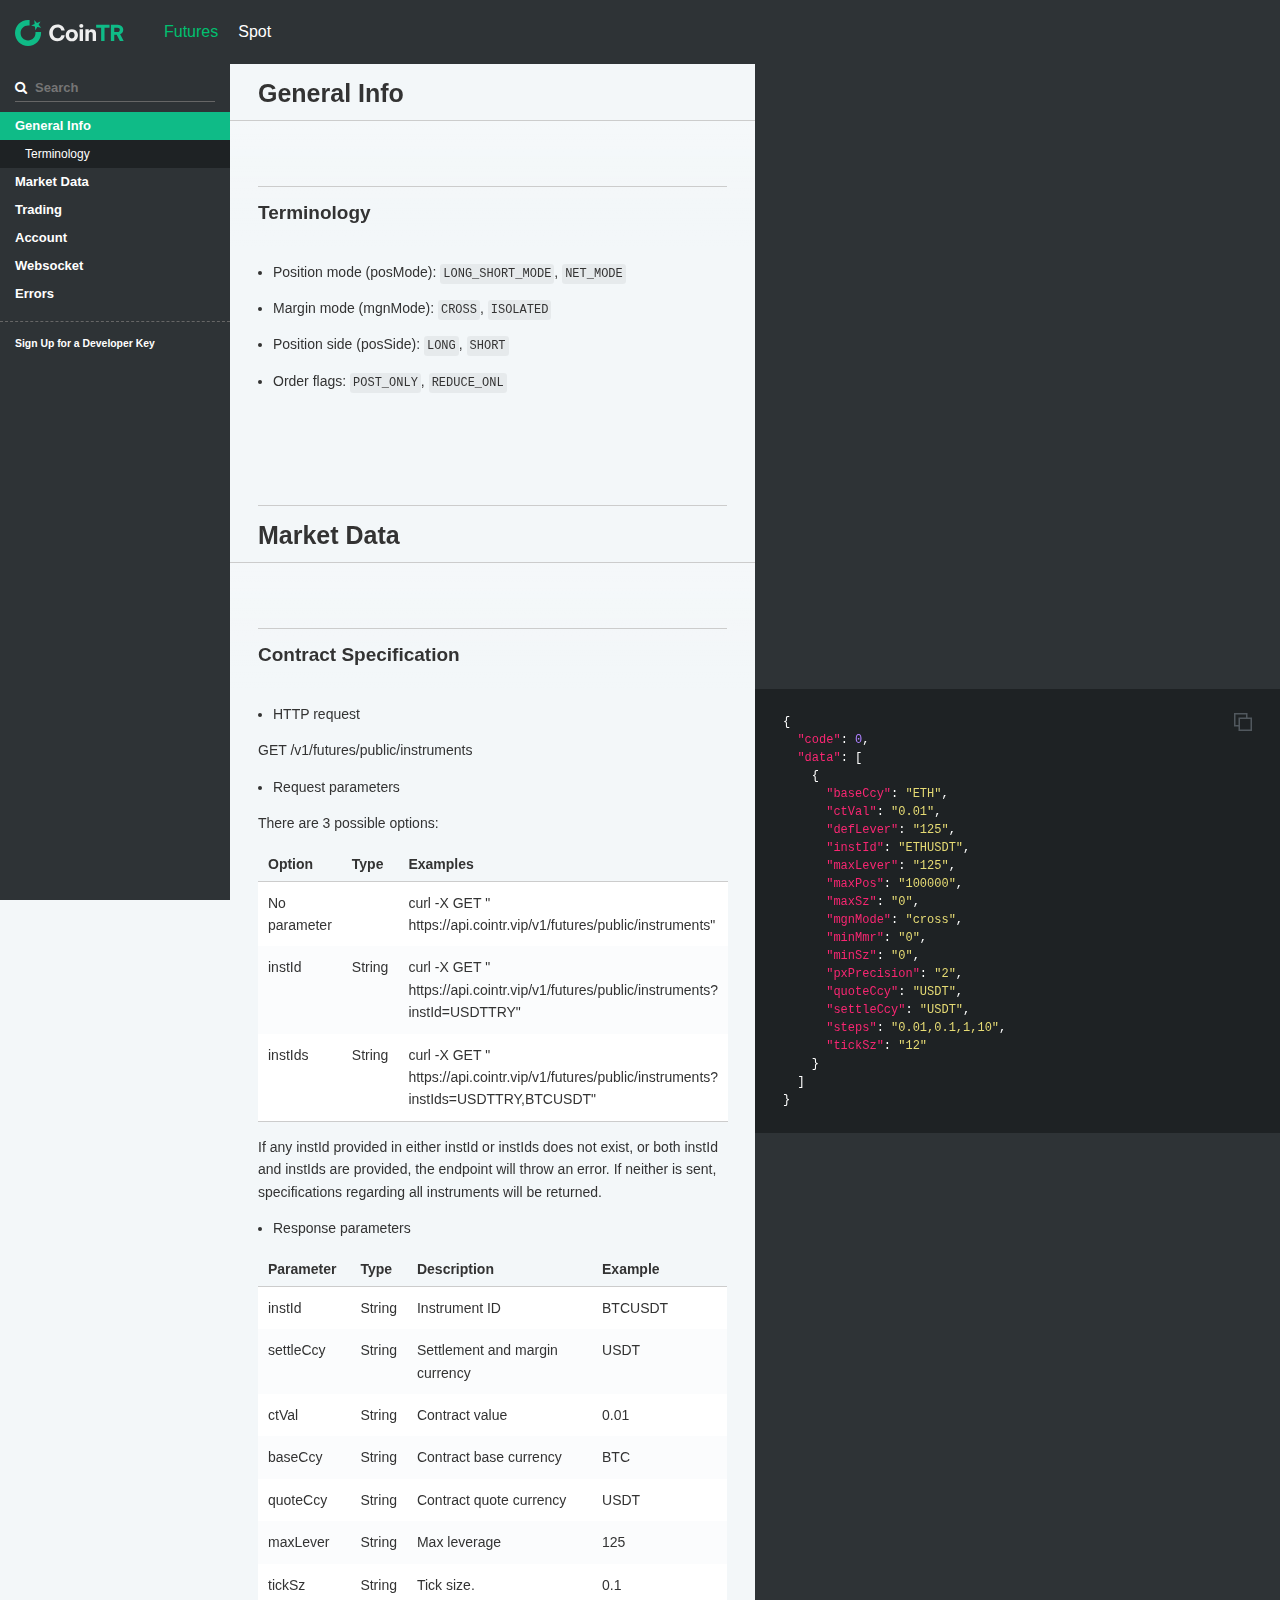
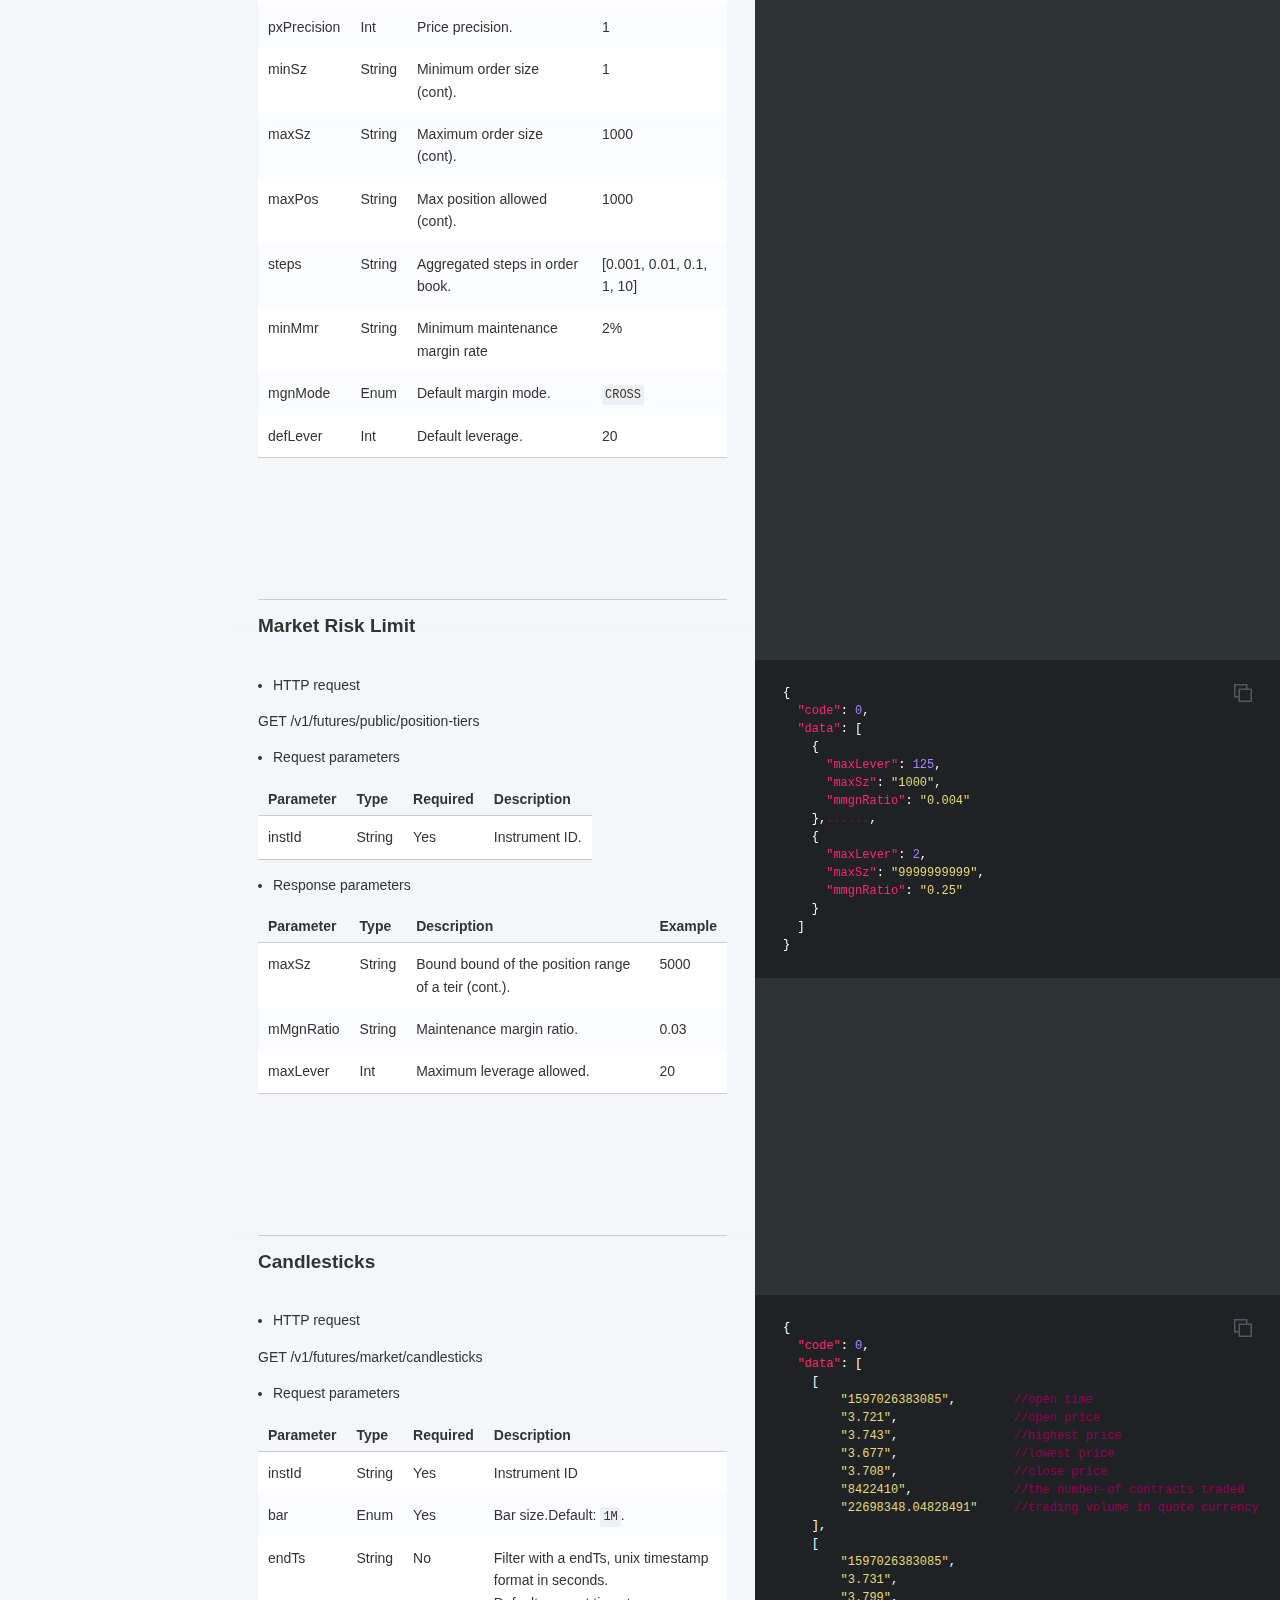
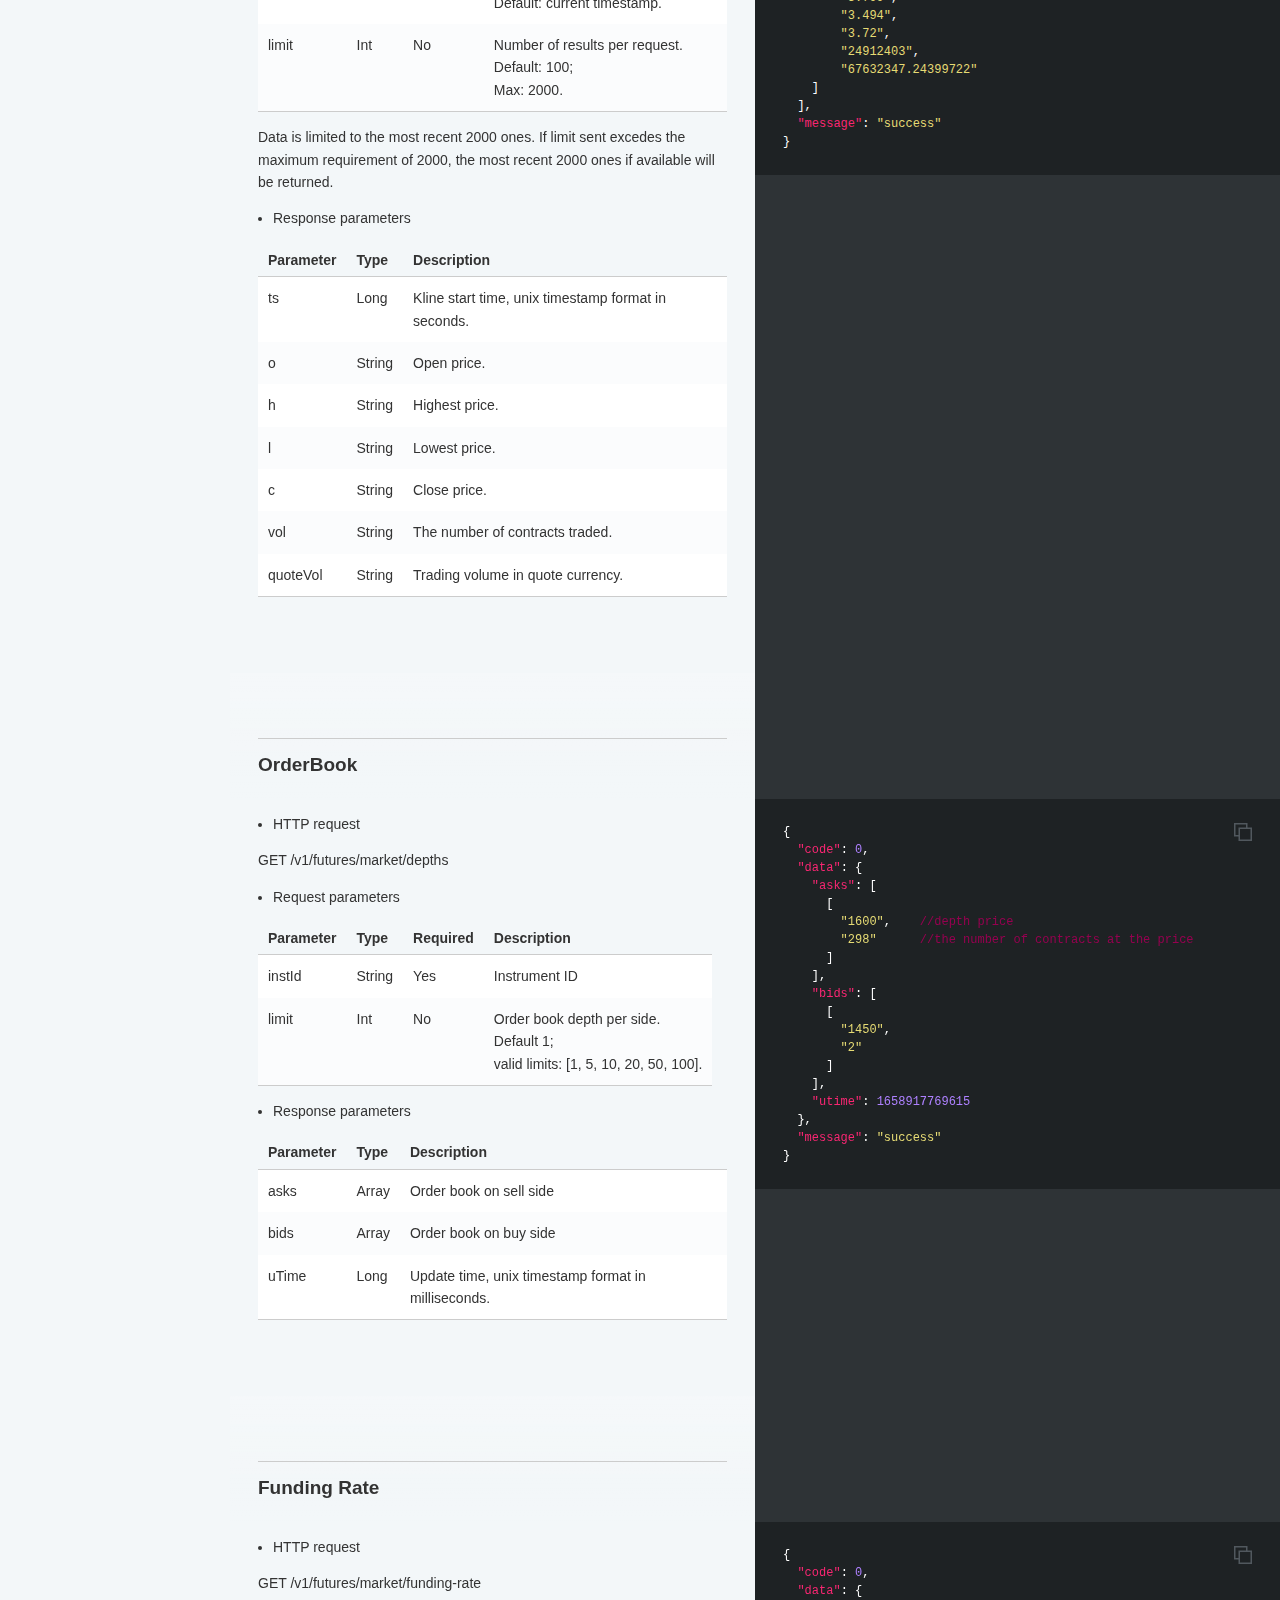
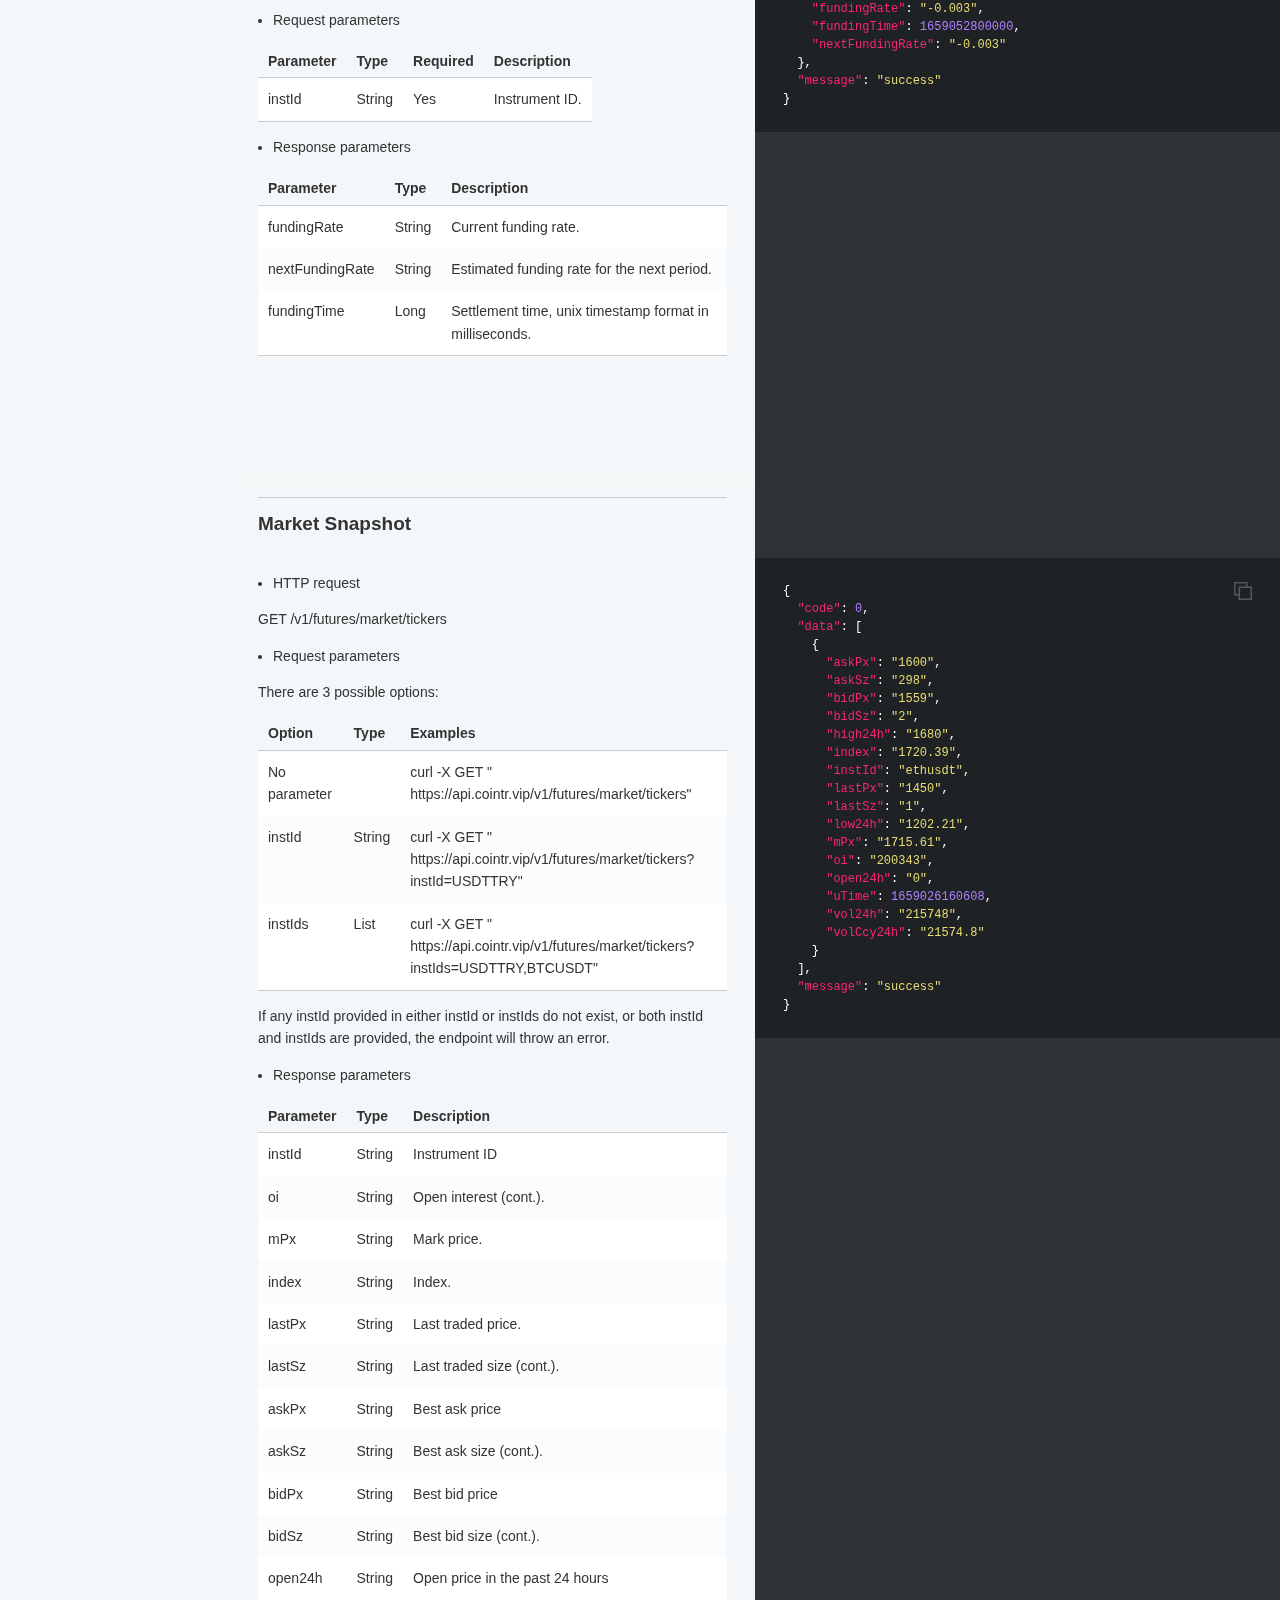
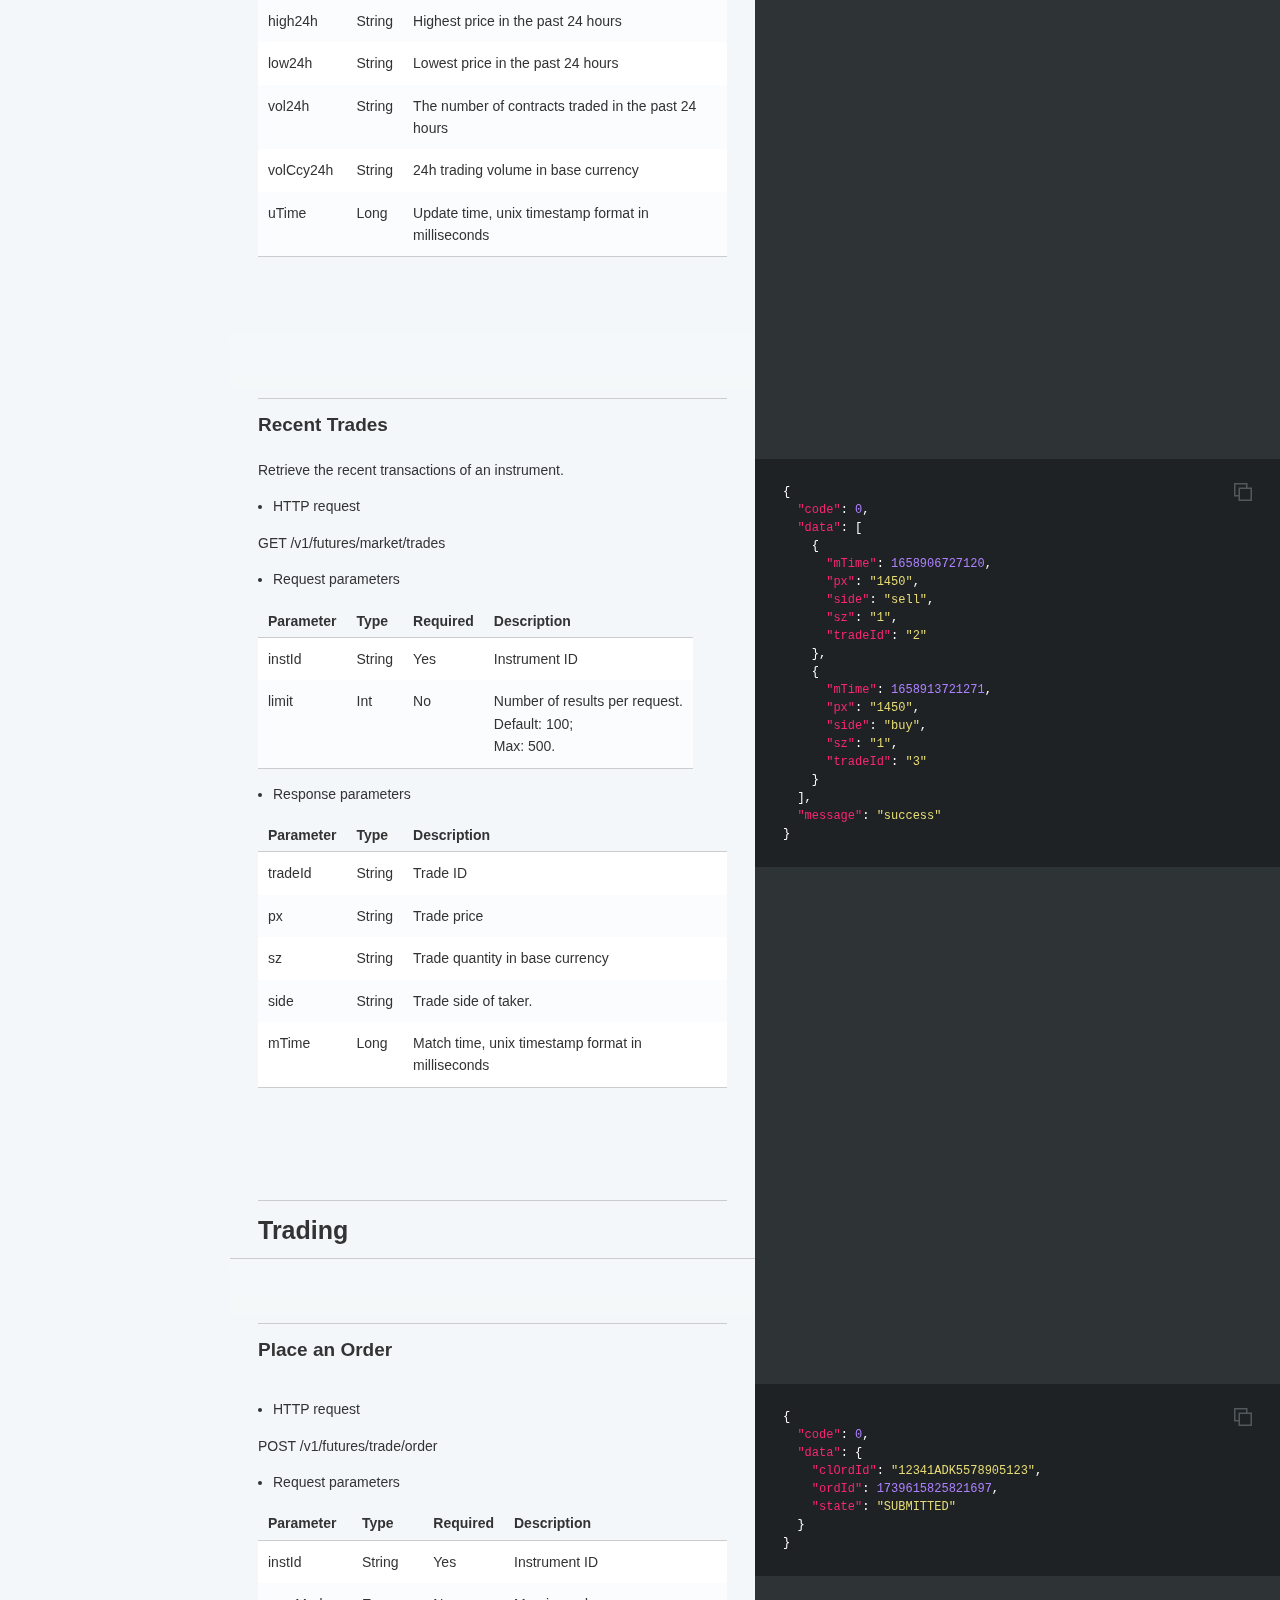
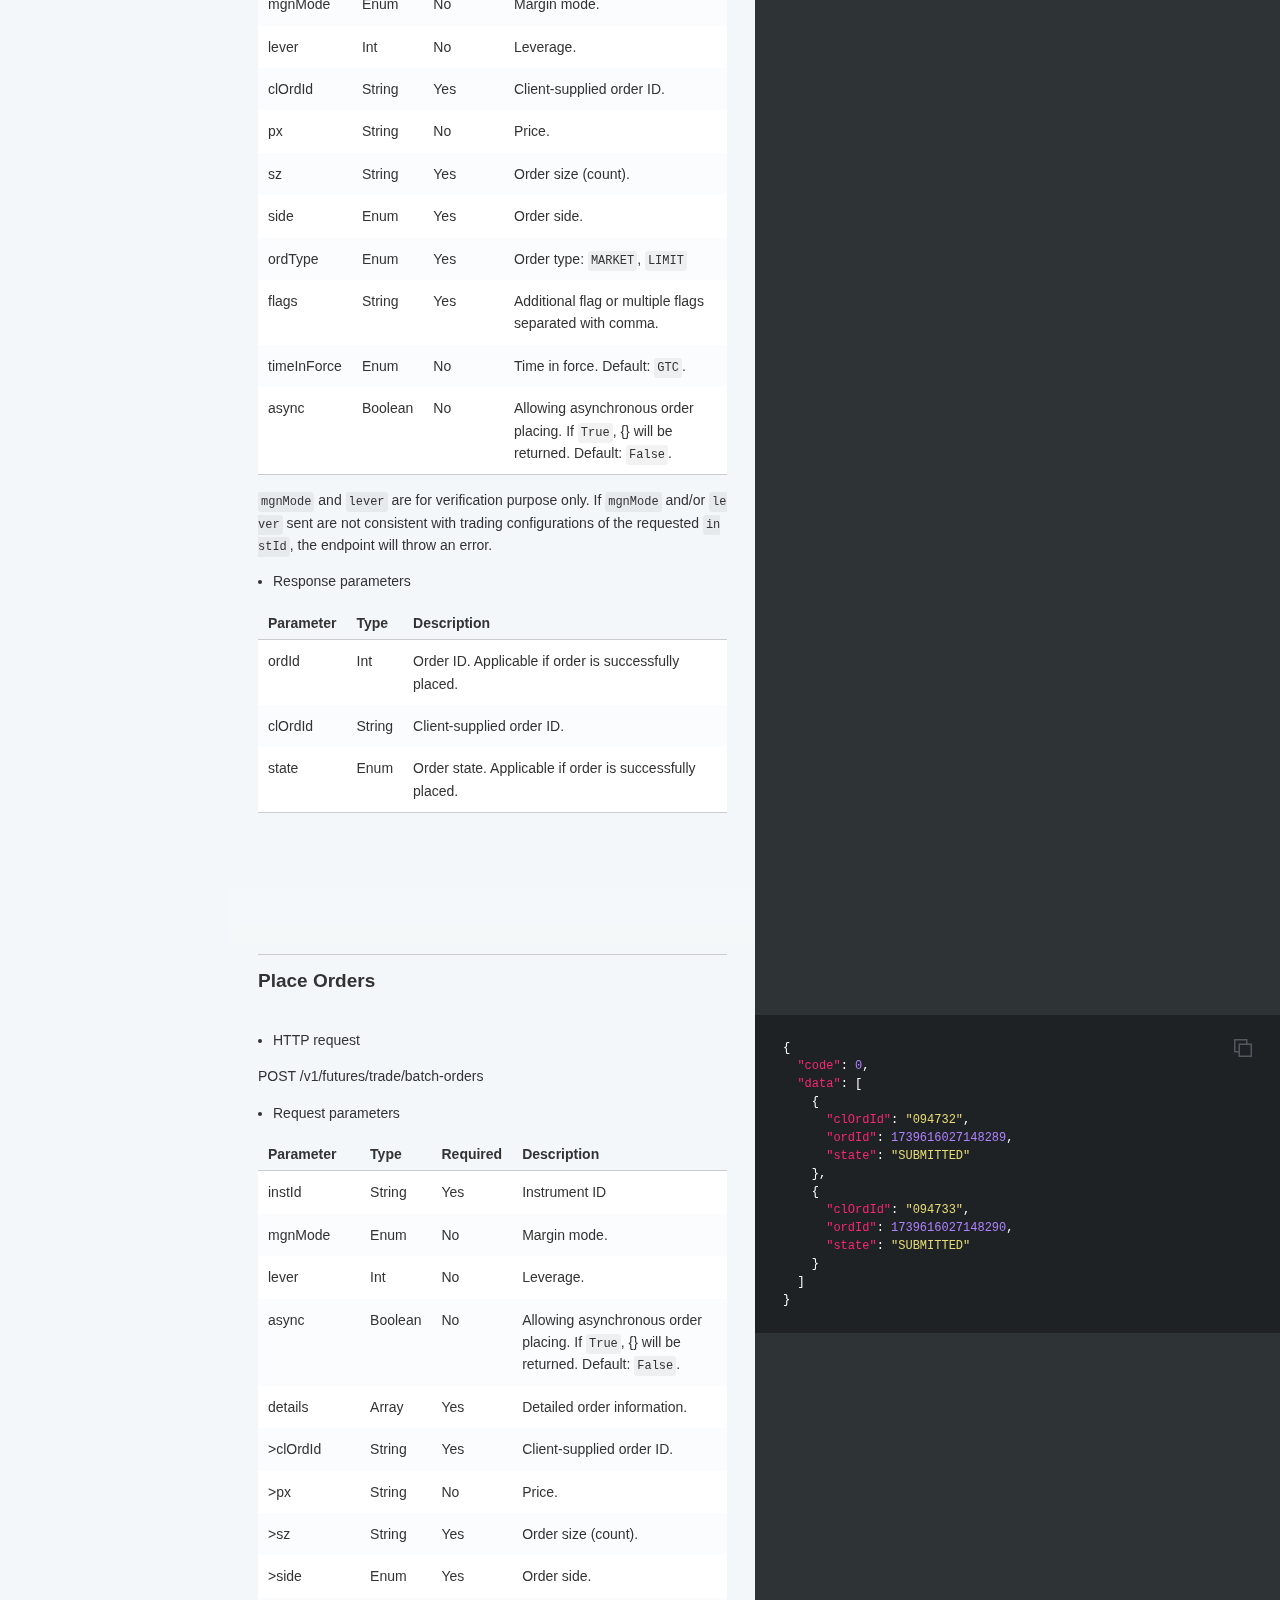
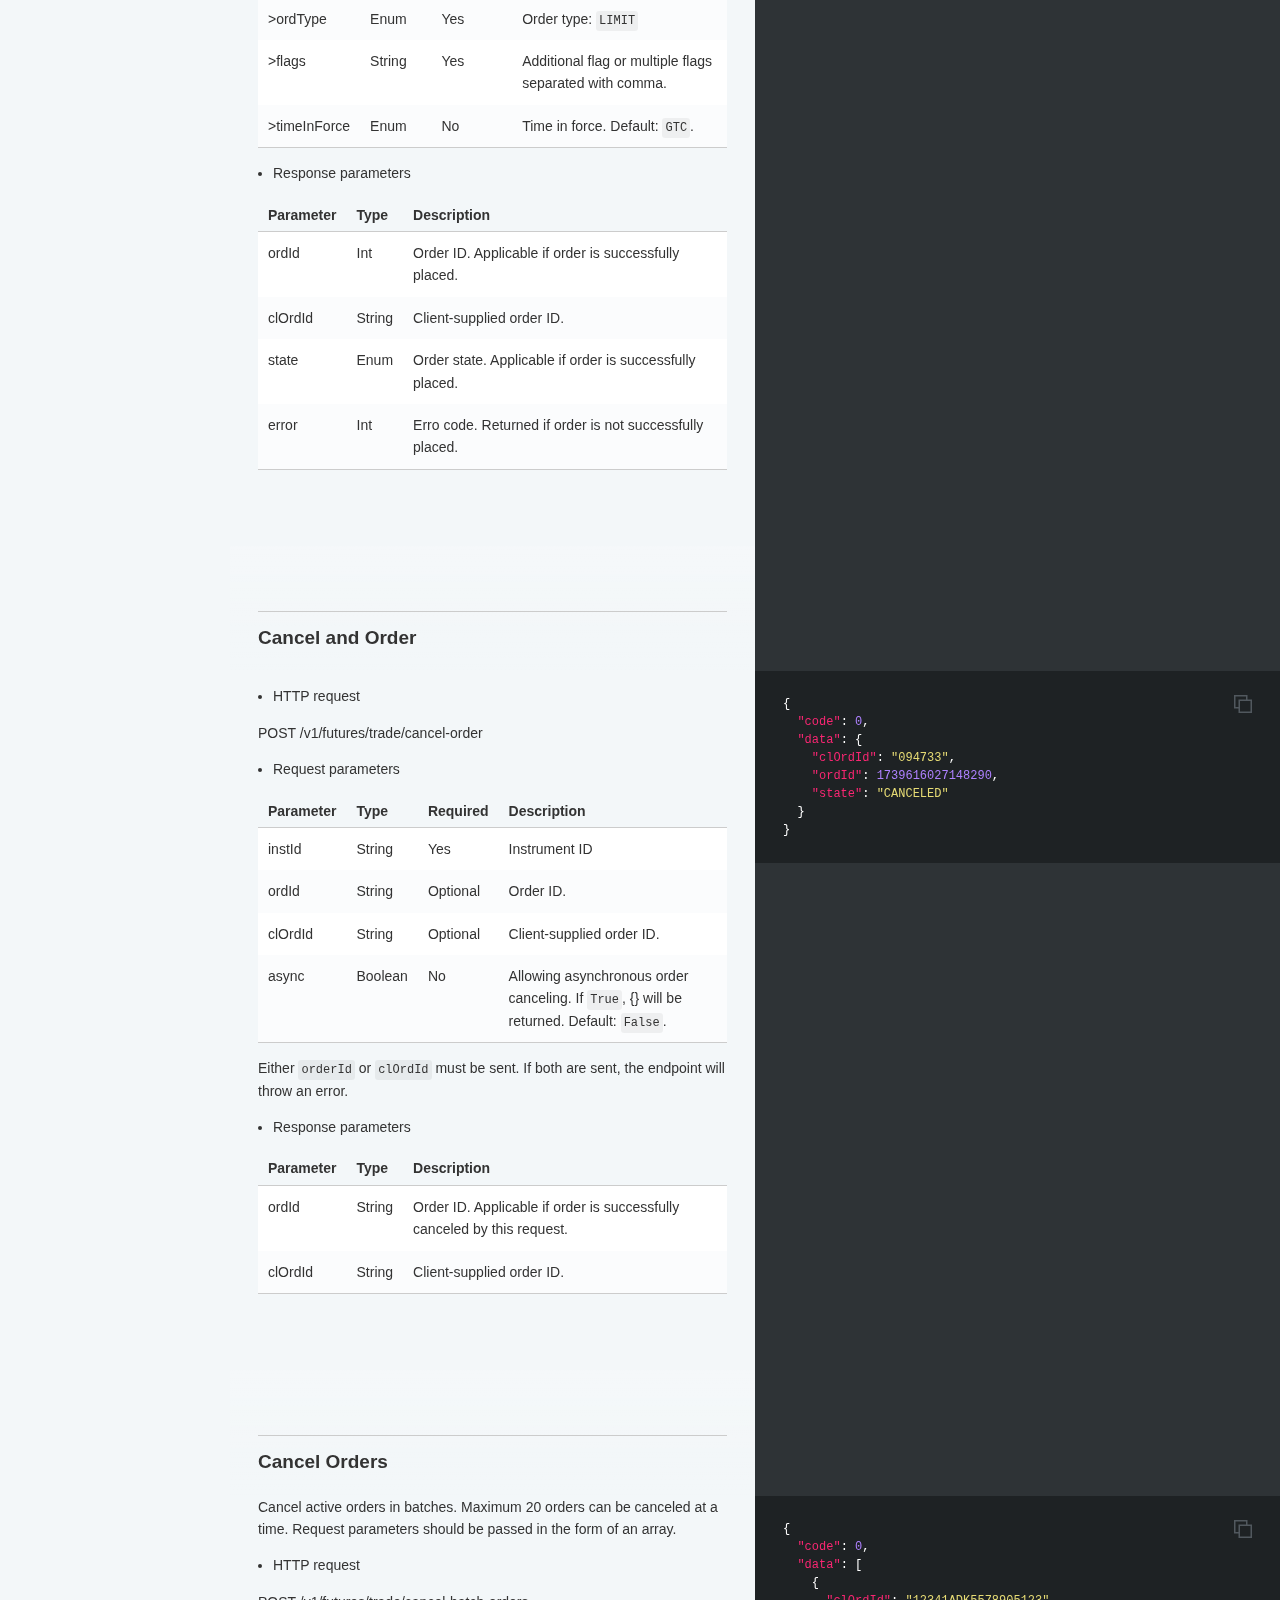
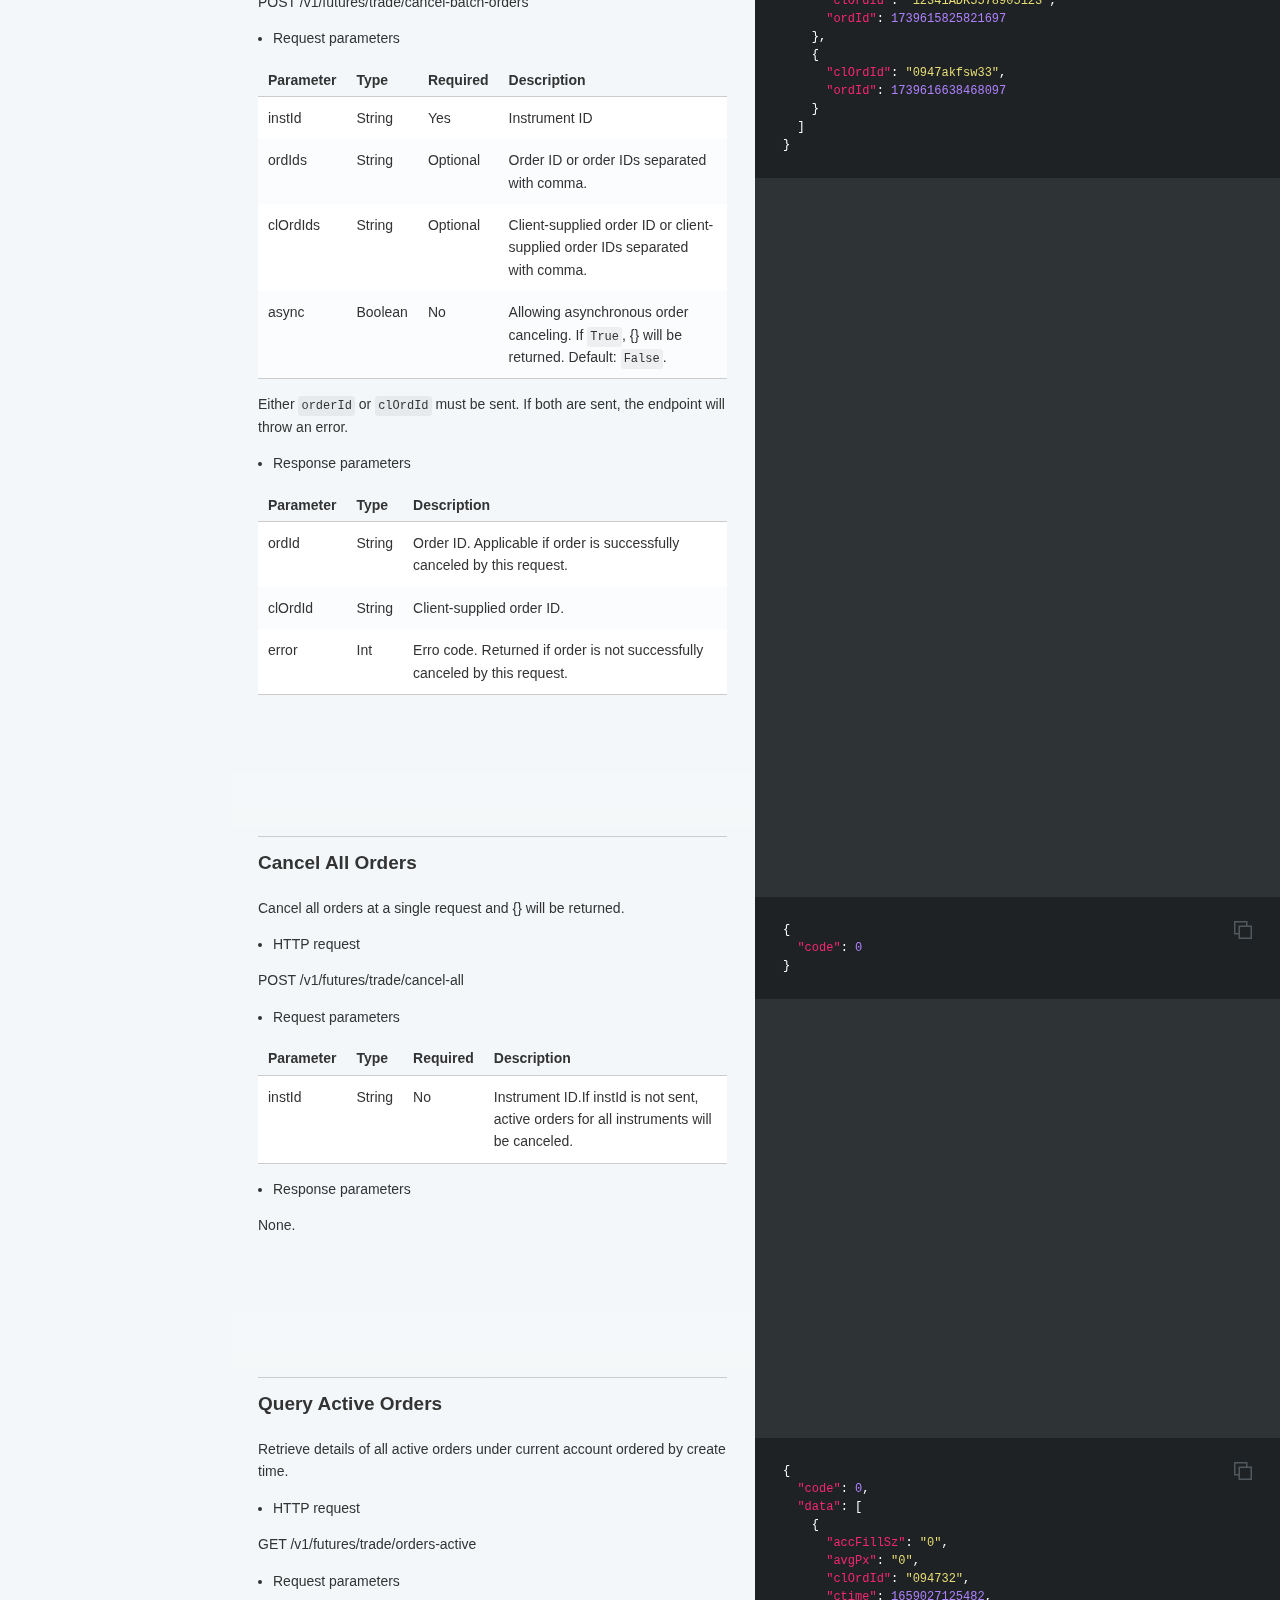
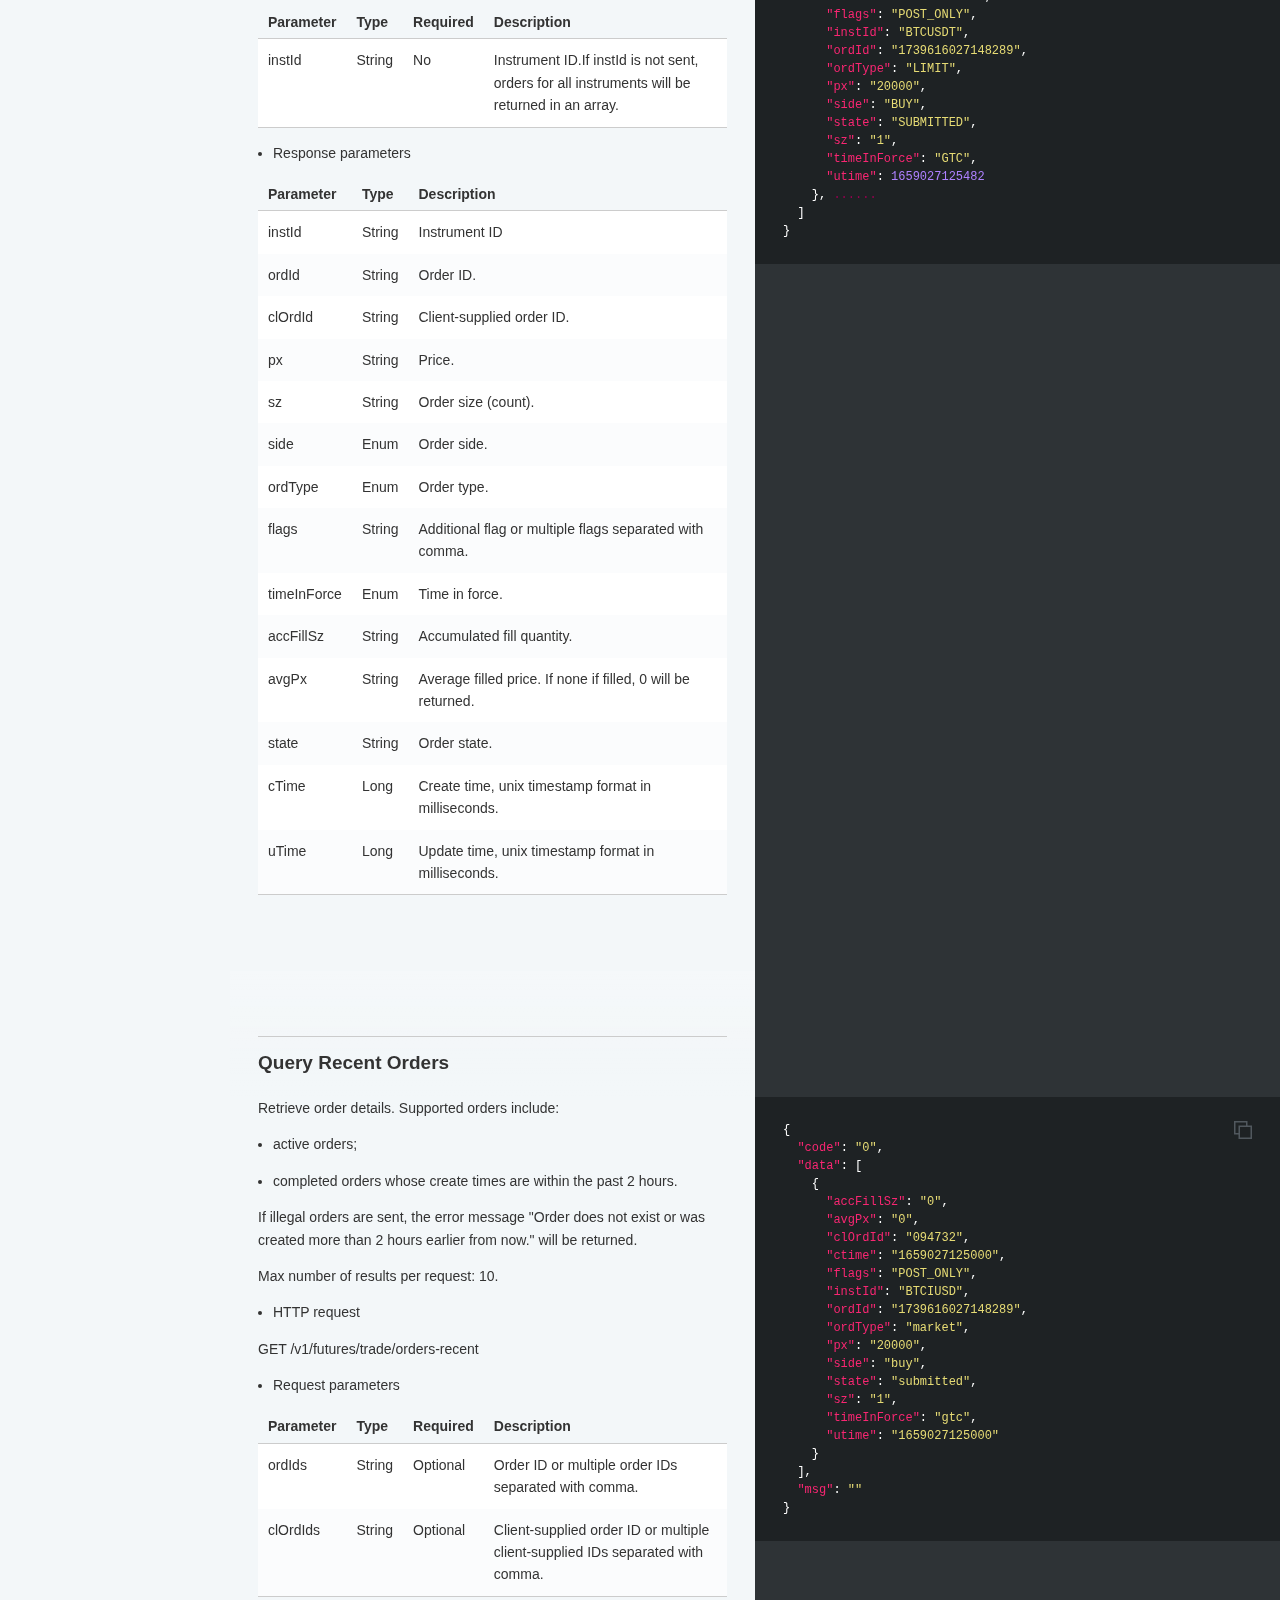
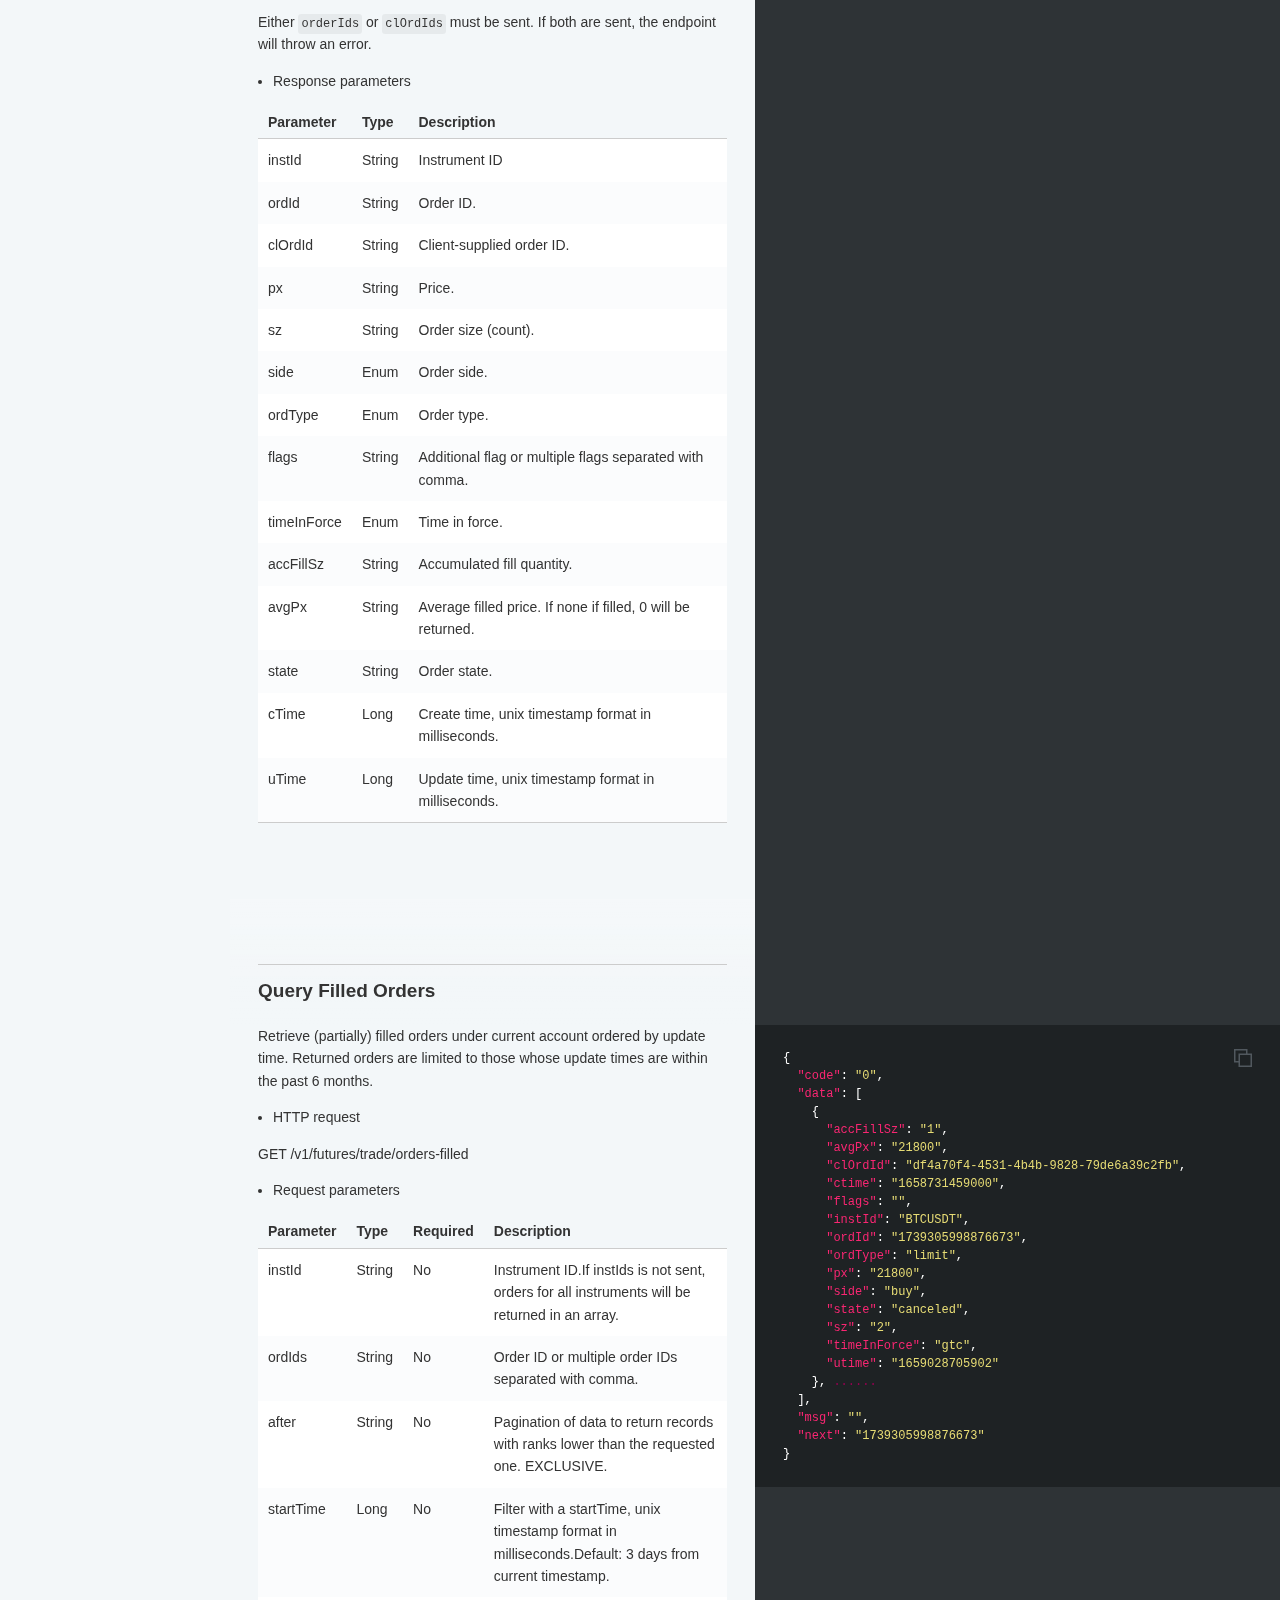
==== index.html @ a3e26a6d "deploy: 3ea44a30624fc3e4abec14011efa0f948a3f7a38" ====
<!doctype html>
<html>
  <head>
    <meta charset="utf-8">
    <meta content="IE=edge,chrome=1" http-equiv="X-UA-Compatible">
    <meta name="viewport" content="width=device-width, initial-scale=1, maximum-scale=1">
        <meta
            name="description"
            content="Documentation for the Kittn API"
        >
    <title>API Reference</title>

    <style media="screen">
      .highlight table td { padding: 5px; }
.highlight table pre { margin: 0; }
.highlight .gh {
  color: #999999;
}
.highlight .sr {
  color: #f6aa11;
}
.highlight .go {
  color: #888888;
}
.highlight .gp {
  color: #555555;
}
.highlight .gs {
}
.highlight .gu {
  color: #aaaaaa;
}
.highlight .nb {
  color: #f6aa11;
}
.highlight .cm {
  color: #75715e;
}
.highlight .cp {
  color: #75715e;
}
.highlight .c1 {
  color: #75715e;
}
.highlight .cs {
  color: #75715e;
}
.highlight .c, .highlight .ch, .highlight .cd, .highlight .cpf {
  color: #75715e;
}
.highlight .err {
  color: #960050;
}
.highlight .gr {
  color: #960050;
}
.highlight .gt {
  color: #960050;
}
.highlight .gd {
  color: #49483e;
}
.highlight .gi {
  color: #49483e;
}
.highlight .ge {
  color: #49483e;
}
.highlight .kc {
  color: #66d9ef;
}
.highlight .kd {
  color: #66d9ef;
}
.highlight .kr {
  color: #66d9ef;
}
.highlight .no {
  color: #66d9ef;
}
.highlight .kt {
  color: #66d9ef;
}
.highlight .mf {
  color: #ae81ff;
}
.highlight .mh {
  color: #ae81ff;
}
.highlight .il {
  color: #ae81ff;
}
.highlight .mi {
  color: #ae81ff;
}
.highlight .mo {
  color: #ae81ff;
}
.highlight .m, .highlight .mb, .highlight .mx {
  color: #ae81ff;
}
.highlight .sc {
  color: #ae81ff;
}
.highlight .se {
  color: #ae81ff;
}
.highlight .ss {
  color: #ae81ff;
}
.highlight .sd {
  color: #e6db74;
}
.highlight .s2 {
  color: #e6db74;
}
.highlight .sb {
  color: #e6db74;
}
.highlight .sh {
  color: #e6db74;
}
.highlight .si {
  color: #e6db74;
}
.highlight .sx {
  color: #e6db74;
}
.highlight .s1 {
  color: #e6db74;
}
.highlight .s, .highlight .sa, .highlight .dl {
  color: #e6db74;
}
.highlight .na {
  color: #a6e22e;
}
.highlight .nc {
  color: #a6e22e;
}
.highlight .nd {
  color: #a6e22e;
}
.highlight .ne {
  color: #a6e22e;
}
.highlight .nf, .highlight .fm {
  color: #a6e22e;
}
.highlight .vc {
  color: #ffffff;
}
.highlight .nn {
  color: #ffffff;
}
.highlight .ni {
  color: #ffffff;
}
.highlight .bp {
  color: #ffffff;
}
.highlight .vg {
  color: #ffffff;
}
.highlight .vi {
  color: #ffffff;
}
.highlight .nv, .highlight .vm {
  color: #ffffff;
}
.highlight .w {
  color: #ffffff;
}
.highlight {
  color: #ffffff;
}
.highlight .n, .highlight .py, .highlight .nx {
  color: #ffffff;
}
.highlight .nl {
  color: #f92672;
}
.highlight .ow {
  color: #f92672;
}
.highlight .nt {
  color: #f92672;
}
.highlight .k, .highlight .kv {
  color: #f92672;
}
.highlight .kn {
  color: #f92672;
}
.highlight .kp {
  color: #f92672;
}
.highlight .o {
  color: #f92672;
}
    </style>
    <style media="print">
      * {
        -webkit-transition:none!important;
        transition:none!important;
      }
      .highlight table td { padding: 5px; }
.highlight table pre { margin: 0; }
.highlight, .highlight .w {
  color: #586e75;
}
.highlight .err {
  color: #002b36;
  background-color: #dc322f;
}
.highlight .c, .highlight .ch, .highlight .cd, .highlight .cm, .highlight .cpf, .highlight .c1, .highlight .cs {
  color: #657b83;
}
.highlight .cp {
  color: #b58900;
}
.highlight .nt {
  color: #b58900;
}
.highlight .o, .highlight .ow {
  color: #93a1a1;
}
.highlight .p, .highlight .pi {
  color: #93a1a1;
}
.highlight .gi {
  color: #859900;
}
.highlight .gd {
  color: #dc322f;
}
.highlight .gh {
  color: #268bd2;
  background-color: #002b36;
  font-weight: bold;
}
.highlight .k, .highlight .kn, .highlight .kp, .highlight .kr, .highlight .kv {
  color: #6c71c4;
}
.highlight .kc {
  color: #cb4b16;
}
.highlight .kt {
  color: #cb4b16;
}
.highlight .kd {
  color: #cb4b16;
}
.highlight .s, .highlight .sb, .highlight .sc, .highlight .dl, .highlight .sd, .highlight .s2, .highlight .sh, .highlight .sx, .highlight .s1 {
  color: #859900;
}
.highlight .sa {
  color: #6c71c4;
}
.highlight .sr {
  color: #2aa198;
}
.highlight .si {
  color: #d33682;
}
.highlight .se {
  color: #d33682;
}
.highlight .nn {
  color: #b58900;
}
.highlight .nc {
  color: #b58900;
}
.highlight .no {
  color: #b58900;
}
.highlight .na {
  color: #268bd2;
}
.highlight .m, .highlight .mb, .highlight .mf, .highlight .mh, .highlight .mi, .highlight .il, .highlight .mo, .highlight .mx {
  color: #859900;
}
.highlight .ss {
  color: #859900;
}
    </style>
    <link href="stylesheets/screen-7afb1ac2.css" rel="stylesheet" media="screen" />
    <link href="stylesheets/print-953e3353.css" rel="stylesheet" media="print" />
      <script src="javascripts/all-b12a2749.js"></script>

    <script>
      $(function() { setupCodeCopy(); });
    </script>
  </head>

  <body class="index" data-languages="[&quot;json&quot;]">
    <header>
      <div class="top-nav">
        <a href="#" id="nav-button">
          <span>
            <img src="images/shownav-2e950ac2.svg" alt="" />
          </span>
        </a>
        <img src="images/logo-3f8cfcdd.svg" class="logo" alt="" />
        <ul class="tabs">
          <li class="active">
            <a href="index.html">
              Futures
            </a>
          </li>
          <li class="">
              <a href="spot.html">
                Spot
              </a>
          </li>
        </ul>
      </div>
      <div class="lang hidden">
        <span></span>
        <img src="images/down.png" class="down" alt="" />
        <ul class="lang-list">
         <li class="active">
            <a href="">
              
            </a>
         </li>
         <li class="">
            <a href="">
              
            </a>
         </li>
        </ul>
      </div>
    </header>
    <div>
      <div class="toc-wrapper">
          <div class="lang-selector">
                <a href="#" data-language-name="json">json</a>
          </div>
          <div class="search">
            <input type="text" class="search" id="input-search" placeholder="Search">
          </div>
          <ul class="search-results"></ul>
        <ul id="toc" class="toc-list-h1">
            <li>
              <a href="#general-info" class="toc-h1 toc-link" data-title="General Info">General Info</a>
                <ul class="toc-list-h2">
                    <li>
                      <a href="#terminology" class="toc-h2 toc-link" data-title="Terminology">Terminology</a>
                    </li>
                </ul>
            </li>
            <li>
              <a href="#market-data" class="toc-h1 toc-link" data-title="Market Data">Market Data</a>
                <ul class="toc-list-h2">
                    <li>
                      <a href="#contract-specification" class="toc-h2 toc-link" data-title="Contract Specification">Contract Specification</a>
                    </li>
                    <li>
                      <a href="#market-risk-limit" class="toc-h2 toc-link" data-title="Market Risk Limit">Market Risk Limit</a>
                    </li>
                    <li>
                      <a href="#candlesticks" class="toc-h2 toc-link" data-title="Candlesticks">Candlesticks</a>
                    </li>
                    <li>
                      <a href="#orderbook" class="toc-h2 toc-link" data-title="OrderBook">OrderBook</a>
                    </li>
                    <li>
                      <a href="#funding-rate" class="toc-h2 toc-link" data-title="Funding Rate">Funding Rate</a>
                    </li>
                    <li>
                      <a href="#market-snapshot" class="toc-h2 toc-link" data-title="Market Snapshot">Market Snapshot</a>
                    </li>
                    <li>
                      <a href="#recent-trades" class="toc-h2 toc-link" data-title="Recent Trades">Recent Trades</a>
                    </li>
                </ul>
            </li>
            <li>
              <a href="#trading" class="toc-h1 toc-link" data-title="Trading">Trading</a>
                <ul class="toc-list-h2">
                    <li>
                      <a href="#place-an-order" class="toc-h2 toc-link" data-title="Place an Order">Place an Order</a>
                    </li>
                    <li>
                      <a href="#place-orders" class="toc-h2 toc-link" data-title="Place Orders">Place Orders</a>
                    </li>
                    <li>
                      <a href="#cancel-and-order" class="toc-h2 toc-link" data-title="Cancel and Order">Cancel and Order</a>
                    </li>
                    <li>
                      <a href="#cancel-orders" class="toc-h2 toc-link" data-title="Cancel Orders">Cancel Orders</a>
                    </li>
                    <li>
                      <a href="#cancel-all-orders" class="toc-h2 toc-link" data-title="Cancel All Orders">Cancel All Orders</a>
                    </li>
                    <li>
                      <a href="#query-active-orders" class="toc-h2 toc-link" data-title="Query Active Orders">Query Active Orders</a>
                    </li>
                    <li>
                      <a href="#query-recent-orders" class="toc-h2 toc-link" data-title="Query Recent Orders">Query Recent Orders</a>
                    </li>
                    <li>
                      <a href="#query-filled-orders" class="toc-h2 toc-link" data-title="Query Filled Orders">Query Filled Orders</a>
                    </li>
                    <li>
                      <a href="#query-trade-history" class="toc-h2 toc-link" data-title="Query Trade History">Query Trade History</a>
                    </li>
                </ul>
            </li>
            <li>
              <a href="#account" class="toc-h1 toc-link" data-title="Account">Account</a>
                <ul class="toc-list-h2">
                    <li>
                      <a href="#query-account-configuration" class="toc-h2 toc-link" data-title="Query Account Configuration">Query Account Configuration</a>
                    </li>
                    <li>
                      <a href="#set-position-mode" class="toc-h2 toc-link" data-title="Set Position Mode">Set Position Mode</a>
                    </li>
                    <li>
                      <a href="#query-trade-fee" class="toc-h2 toc-link" data-title="Query Trade Fee">Query Trade Fee</a>
                    </li>
                    <li>
                      <a href="#query-trade-configuration" class="toc-h2 toc-link" data-title="Query Trade Configuration">Query Trade Configuration</a>
                    </li>
                    <li>
                      <a href="#set-trade-configuration" class="toc-h2 toc-link" data-title="Set Trade Configuration">Set Trade Configuration</a>
                    </li>
                    <li>
                      <a href="#query-balance" class="toc-h2 toc-link" data-title="Query Balance">Query Balance</a>
                    </li>
                    <li>
                      <a href="#adjust-margin" class="toc-h2 toc-link" data-title="Adjust Margin">Adjust Margin</a>
                    </li>
                    <li>
                      <a href="#query-positions" class="toc-h2 toc-link" data-title="Query Positions">Query Positions</a>
                    </li>
                </ul>
            </li>
            <li>
              <a href="#websocket" class="toc-h1 toc-link" data-title="Websocket">Websocket</a>
                <ul class="toc-list-h2">
                    <li>
                      <a href="#market" class="toc-h2 toc-link" data-title="Market">Market</a>
                    </li>
                    <li>
                      <a href="#mark-price" class="toc-h2 toc-link" data-title="Mark Price">Mark Price</a>
                    </li>
                    <li>
                      <a href="#candlesticks-2" class="toc-h2 toc-link" data-title="Candlesticks">Candlesticks</a>
                    </li>
                    <li>
                      <a href="#mini-order-books" class="toc-h2 toc-link" data-title="Mini Order Books">Mini Order Books</a>
                    </li>
                    <li>
                      <a href="#order-books" class="toc-h2 toc-link" data-title="Order Books">Order Books</a>
                    </li>
                    <li>
                      <a href="#trades" class="toc-h2 toc-link" data-title="Trades">Trades</a>
                    </li>
                    <li>
                      <a href="#user-data" class="toc-h2 toc-link" data-title="User Data">User Data</a>
                    </li>
                </ul>
            </li>
            <li>
              <a href="#errors" class="toc-h1 toc-link" data-title="Errors">Errors</a>
            </li>
        </ul>
          <ul class="toc-footer">
              <li><a href='#'>Sign Up for a Developer Key</a></li>
          </ul>
      </div>
      <div class="page-wrapper">
        <div class="dark-box"></div>
        <div class="content">
          <h1 id='general-info'>General Info</h1><h2 id='terminology'>Terminology</h2>
<ul>
<li><p>Position mode (posMode): <code>LONG_SHORT_MODE</code>, <code>NET_MODE</code></p></li>
<li><p>Margin mode (mgnMode): <code>CROSS</code>, <code>ISOLATED</code></p></li>
<li><p>Position side (posSide): <code>LONG</code>, <code>SHORT</code></p></li>
<li><p>Order flags: <code>POST_ONLY</code>, <code>REDUCE_ONL</code></p></li>
</ul>
<h1 id='market-data'>Market Data</h1><h2 id='contract-specification'>Contract Specification</h2><div class="highlight"><pre class="highlight json tab-json"><code><span class="p">{</span><span class="w">
  </span><span class="nl">"code"</span><span class="p">:</span><span class="w"> </span><span class="mi">0</span><span class="p">,</span><span class="w">
  </span><span class="nl">"data"</span><span class="p">:</span><span class="w"> </span><span class="p">[</span><span class="w">
    </span><span class="p">{</span><span class="w">
      </span><span class="nl">"baseCcy"</span><span class="p">:</span><span class="w"> </span><span class="s2">"ETH"</span><span class="p">,</span><span class="w">
      </span><span class="nl">"ctVal"</span><span class="p">:</span><span class="w"> </span><span class="s2">"0.01"</span><span class="p">,</span><span class="w">
      </span><span class="nl">"defLever"</span><span class="p">:</span><span class="w"> </span><span class="s2">"125"</span><span class="p">,</span><span class="w">
      </span><span class="nl">"instId"</span><span class="p">:</span><span class="w"> </span><span class="s2">"ETHUSDT"</span><span class="p">,</span><span class="w">
      </span><span class="nl">"maxLever"</span><span class="p">:</span><span class="w"> </span><span class="s2">"125"</span><span class="p">,</span><span class="w">
      </span><span class="nl">"maxPos"</span><span class="p">:</span><span class="w"> </span><span class="s2">"100000"</span><span class="p">,</span><span class="w">
      </span><span class="nl">"maxSz"</span><span class="p">:</span><span class="w"> </span><span class="s2">"0"</span><span class="p">,</span><span class="w">
      </span><span class="nl">"mgnMode"</span><span class="p">:</span><span class="w"> </span><span class="s2">"cross"</span><span class="p">,</span><span class="w">
      </span><span class="nl">"minMmr"</span><span class="p">:</span><span class="w"> </span><span class="s2">"0"</span><span class="p">,</span><span class="w">
      </span><span class="nl">"minSz"</span><span class="p">:</span><span class="w"> </span><span class="s2">"0"</span><span class="p">,</span><span class="w">
      </span><span class="nl">"pxPrecision"</span><span class="p">:</span><span class="w"> </span><span class="s2">"2"</span><span class="p">,</span><span class="w">
      </span><span class="nl">"quoteCcy"</span><span class="p">:</span><span class="w"> </span><span class="s2">"USDT"</span><span class="p">,</span><span class="w">
      </span><span class="nl">"settleCcy"</span><span class="p">:</span><span class="w"> </span><span class="s2">"USDT"</span><span class="p">,</span><span class="w">
      </span><span class="nl">"steps"</span><span class="p">:</span><span class="w"> </span><span class="s2">"0.01,0.1,1,10"</span><span class="p">,</span><span class="w">
      </span><span class="nl">"tickSz"</span><span class="p">:</span><span class="w"> </span><span class="s2">"12"</span><span class="w">
    </span><span class="p">}</span><span class="w">
  </span><span class="p">]</span><span class="w">
</span><span class="p">}</span><span class="w">
</span></code></pre></div>
<ul>
<li>HTTP request</li>
</ul>

<p>GET  /v1/futures/public/instruments</p>

<ul>
<li>Request parameters</li>
</ul>

<p>There are 3 possible options:</p>

<table><thead>
<tr>
<th><strong>Option</strong></th>
<th><strong>Type</strong></th>
<th><strong>Examples</strong></th>
</tr>
</thead><tbody>
<tr>
<td>No parameter</td>
<td></td>
<td>curl -X GET &quot; https://api.cointr.vip/v1/futures/public/instruments&quot;</td>
</tr>
<tr>
<td>instId</td>
<td>String</td>
<td>curl -X GET &quot; https://api.cointr.vip/v1/futures/public/instruments?instId=USDTTRY&quot;</td>
</tr>
<tr>
<td>instIds</td>
<td>String</td>
<td>curl -X GET &quot; https://api.cointr.vip/v1/futures/public/instruments?instIds=USDTTRY,BTCUSDT&quot;</td>
</tr>
</tbody></table>

<p>If any instId provided in either instId or instIds does not exist,  or both instId and instIds are provided,  the endpoint will throw an error. If neither is sent, specifications regarding all instruments will be returned.</p>

<ul>
<li>Response parameters</li>
</ul>

<table><thead>
<tr>
<th><strong>Parameter</strong></th>
<th><strong>Type</strong></th>
<th><strong>Description</strong></th>
<th><strong>Example</strong></th>
</tr>
</thead><tbody>
<tr>
<td>instId</td>
<td>String</td>
<td>Instrument ID</td>
<td>BTCUSDT</td>
</tr>
<tr>
<td>settleCcy</td>
<td>String</td>
<td>Settlement and margin currency</td>
<td>USDT</td>
</tr>
<tr>
<td>ctVal</td>
<td>String</td>
<td>Contract value</td>
<td>0.01</td>
</tr>
<tr>
<td>baseCcy</td>
<td>String</td>
<td>Contract base currency</td>
<td>BTC</td>
</tr>
<tr>
<td>quoteCcy</td>
<td>String</td>
<td>Contract quote currency</td>
<td>USDT</td>
</tr>
<tr>
<td>maxLever</td>
<td>String</td>
<td>Max leverage</td>
<td>125</td>
</tr>
<tr>
<td>tickSz</td>
<td>String</td>
<td>Tick size.</td>
<td>0.1</td>
</tr>
<tr>
<td>pxPrecision</td>
<td>Int</td>
<td>Price precision.</td>
<td>1</td>
</tr>
<tr>
<td>minSz</td>
<td>String</td>
<td>Minimum order size (cont).</td>
<td>1</td>
</tr>
<tr>
<td>maxSz</td>
<td>String</td>
<td>Maximum order size (cont).</td>
<td>1000</td>
</tr>
<tr>
<td>maxPos</td>
<td>String</td>
<td>Max position allowed (cont).</td>
<td>1000</td>
</tr>
<tr>
<td>steps</td>
<td>String</td>
<td>Aggregated steps in order book.</td>
<td>[0.001, 0.01, 0.1, 1, 10]</td>
</tr>
<tr>
<td>minMmr</td>
<td>String</td>
<td>Minimum maintenance margin rate</td>
<td>2%</td>
</tr>
<tr>
<td>mgnMode</td>
<td>Enum</td>
<td>Default margin mode.</td>
<td><code>CROSS</code></td>
</tr>
<tr>
<td>defLever</td>
<td>Int</td>
<td>Default leverage.</td>
<td>20</td>
</tr>
</tbody></table>
<h2 id='market-risk-limit'>Market Risk Limit</h2><div class="highlight"><pre class="highlight json tab-json"><code><span class="p">{</span><span class="w">
  </span><span class="nl">"code"</span><span class="p">:</span><span class="w"> </span><span class="mi">0</span><span class="p">,</span><span class="w">
  </span><span class="nl">"data"</span><span class="p">:</span><span class="w"> </span><span class="p">[</span><span class="w">
    </span><span class="p">{</span><span class="w">
      </span><span class="nl">"maxLever"</span><span class="p">:</span><span class="w"> </span><span class="mi">125</span><span class="p">,</span><span class="w">
      </span><span class="nl">"maxSz"</span><span class="p">:</span><span class="w"> </span><span class="s2">"1000"</span><span class="p">,</span><span class="w">
      </span><span class="nl">"mmgnRatio"</span><span class="p">:</span><span class="w"> </span><span class="s2">"0.004"</span><span class="w">
    </span><span class="p">},</span><span class="err">......</span><span class="p">,</span><span class="w">
    </span><span class="p">{</span><span class="w">
      </span><span class="nl">"maxLever"</span><span class="p">:</span><span class="w"> </span><span class="mi">2</span><span class="p">,</span><span class="w">
      </span><span class="nl">"maxSz"</span><span class="p">:</span><span class="w"> </span><span class="s2">"9999999999"</span><span class="p">,</span><span class="w">
      </span><span class="nl">"mmgnRatio"</span><span class="p">:</span><span class="w"> </span><span class="s2">"0.25"</span><span class="w">
    </span><span class="p">}</span><span class="w">
  </span><span class="p">]</span><span class="w">
</span><span class="p">}</span><span class="w">
</span></code></pre></div>
<ul>
<li>HTTP request</li>
</ul>

<p>GET  /v1/futures/public/position-tiers</p>

<ul>
<li>Request parameters</li>
</ul>

<table><thead>
<tr>
<th><strong>Parameter</strong></th>
<th><strong>Type</strong></th>
<th><strong>Required</strong></th>
<th><strong>Description</strong></th>
</tr>
</thead><tbody>
<tr>
<td>instId</td>
<td>String</td>
<td>Yes</td>
<td>Instrument  ID.</td>
</tr>
</tbody></table>

<ul>
<li>Response parameters</li>
</ul>

<table><thead>
<tr>
<th><strong>Parameter</strong></th>
<th><strong>Type</strong></th>
<th><strong>Description</strong></th>
<th><strong>Example</strong></th>
</tr>
</thead><tbody>
<tr>
<td>maxSz</td>
<td>String</td>
<td>Bound bound of the position range of a teir (cont.).</td>
<td>5000</td>
</tr>
<tr>
<td>mMgnRatio</td>
<td>String</td>
<td>Maintenance margin ratio.</td>
<td>0.03</td>
</tr>
<tr>
<td>maxLever</td>
<td>Int</td>
<td>Maximum leverage allowed.</td>
<td>20</td>
</tr>
</tbody></table>
<h2 id='candlesticks'>Candlesticks</h2><div class="highlight"><pre class="highlight json tab-json"><code><span class="p">{</span><span class="w">
  </span><span class="nl">"code"</span><span class="p">:</span><span class="w"> </span><span class="mi">0</span><span class="p">,</span><span class="w">
  </span><span class="nl">"data"</span><span class="p">:</span><span class="w"> </span><span class="p">[</span><span class="w">
    </span><span class="p">[</span><span class="w">
        </span><span class="s2">"1597026383085"</span><span class="p">,</span><span class="w">        </span><span class="err">//open</span><span class="w"> </span><span class="err">time</span><span class="w">
        </span><span class="s2">"3.721"</span><span class="p">,</span><span class="w">                </span><span class="err">//open</span><span class="w"> </span><span class="err">price</span><span class="w">
        </span><span class="s2">"3.743"</span><span class="p">,</span><span class="w">                </span><span class="err">//highest</span><span class="w"> </span><span class="err">price</span><span class="w">
        </span><span class="s2">"3.677"</span><span class="p">,</span><span class="w">                </span><span class="err">//lowest</span><span class="w"> </span><span class="err">price</span><span class="w">
        </span><span class="s2">"3.708"</span><span class="p">,</span><span class="w">                </span><span class="err">//close</span><span class="w"> </span><span class="err">price</span><span class="w">
        </span><span class="s2">"8422410"</span><span class="p">,</span><span class="w">              </span><span class="err">//the</span><span class="w"> </span><span class="err">number</span><span class="w"> </span><span class="err">of</span><span class="w"> </span><span class="err">contracts</span><span class="w"> </span><span class="err">traded</span><span class="w">
        </span><span class="s2">"22698348.04828491"</span><span class="w">     </span><span class="err">//trading</span><span class="w"> </span><span class="err">volume</span><span class="w"> </span><span class="err">in</span><span class="w"> </span><span class="err">quote</span><span class="w"> </span><span class="err">currency</span><span class="w">
    </span><span class="p">],</span><span class="w">
    </span><span class="p">[</span><span class="w">
        </span><span class="s2">"1597026383085"</span><span class="p">,</span><span class="w">
        </span><span class="s2">"3.731"</span><span class="p">,</span><span class="w">
        </span><span class="s2">"3.799"</span><span class="p">,</span><span class="w">
        </span><span class="s2">"3.494"</span><span class="p">,</span><span class="w">
        </span><span class="s2">"3.72"</span><span class="p">,</span><span class="w">
        </span><span class="s2">"24912403"</span><span class="p">,</span><span class="w">
        </span><span class="s2">"67632347.24399722"</span><span class="w">
    </span><span class="p">]</span><span class="w">
  </span><span class="p">],</span><span class="w">
  </span><span class="nl">"message"</span><span class="p">:</span><span class="w"> </span><span class="s2">"success"</span><span class="w">
</span><span class="p">}</span><span class="w">
</span></code></pre></div>
<ul>
<li>HTTP request</li>
</ul>

<p>GET  /v1/futures/market/candlesticks</p>

<ul>
<li>Request parameters</li>
</ul>

<table><thead>
<tr>
<th><strong>Parameter</strong></th>
<th><strong>Type</strong></th>
<th><strong>Required</strong></th>
<th><strong>Description</strong></th>
</tr>
</thead><tbody>
<tr>
<td>instId</td>
<td>String</td>
<td>Yes</td>
<td>Instrument ID</td>
</tr>
<tr>
<td>bar</td>
<td>Enum</td>
<td>Yes</td>
<td>Bar size.Default: <code>1M</code>.</td>
</tr>
<tr>
<td>endTs</td>
<td>String</td>
<td>No</td>
<td>Filter with a endTs, unix timestamp format in seconds.<br />Default: current timestamp.</td>
</tr>
<tr>
<td>limit</td>
<td>Int</td>
<td>No</td>
<td>Number of results per request.<br />Default: 100;<br />Max: 2000.</td>
</tr>
</tbody></table>

<p>Data is limited to the most recent 2000 ones. If limit sent excedes the maximum requirement of 2000, the most recent 2000 ones if available will be returned.</p>

<ul>
<li>Response parameters</li>
</ul>

<table><thead>
<tr>
<th><strong>Parameter</strong></th>
<th><strong>Type</strong></th>
<th><strong>Description</strong></th>
</tr>
</thead><tbody>
<tr>
<td>ts</td>
<td>Long</td>
<td>Kline start time, unix timestamp format in seconds.</td>
</tr>
<tr>
<td>o</td>
<td>String</td>
<td>Open price.</td>
</tr>
<tr>
<td>h</td>
<td>String</td>
<td>Highest price.</td>
</tr>
<tr>
<td>l</td>
<td>String</td>
<td>Lowest price.</td>
</tr>
<tr>
<td>c</td>
<td>String</td>
<td>Close price.</td>
</tr>
<tr>
<td>vol</td>
<td>String</td>
<td>The number of contracts traded.</td>
</tr>
<tr>
<td>quoteVol</td>
<td>String</td>
<td>Trading volume in quote currency.</td>
</tr>
</tbody></table>
<h2 id='orderbook'>OrderBook</h2><div class="highlight"><pre class="highlight json tab-json"><code><span class="p">{</span><span class="w">
  </span><span class="nl">"code"</span><span class="p">:</span><span class="w"> </span><span class="mi">0</span><span class="p">,</span><span class="w">
  </span><span class="nl">"data"</span><span class="p">:</span><span class="w"> </span><span class="p">{</span><span class="w">
    </span><span class="nl">"asks"</span><span class="p">:</span><span class="w"> </span><span class="p">[</span><span class="w">
      </span><span class="p">[</span><span class="w">
        </span><span class="s2">"1600"</span><span class="p">,</span><span class="w">    </span><span class="err">//depth</span><span class="w"> </span><span class="err">price</span><span class="w">
        </span><span class="s2">"298"</span><span class="w">      </span><span class="err">//the</span><span class="w"> </span><span class="err">number</span><span class="w"> </span><span class="err">of</span><span class="w"> </span><span class="err">contracts</span><span class="w"> </span><span class="err">at</span><span class="w"> </span><span class="err">the</span><span class="w"> </span><span class="err">price</span><span class="w"> 
      </span><span class="p">]</span><span class="w">
    </span><span class="p">],</span><span class="w">
    </span><span class="nl">"bids"</span><span class="p">:</span><span class="w"> </span><span class="p">[</span><span class="w">
      </span><span class="p">[</span><span class="w">
        </span><span class="s2">"1450"</span><span class="p">,</span><span class="w">
        </span><span class="s2">"2"</span><span class="w">
      </span><span class="p">]</span><span class="w">
    </span><span class="p">],</span><span class="w">
    </span><span class="nl">"utime"</span><span class="p">:</span><span class="w"> </span><span class="mi">1658917769615</span><span class="w">
  </span><span class="p">},</span><span class="w">
  </span><span class="nl">"message"</span><span class="p">:</span><span class="w"> </span><span class="s2">"success"</span><span class="w">
</span><span class="p">}</span><span class="w">
</span></code></pre></div>
<ul>
<li>HTTP request</li>
</ul>

<p>GET  /v1/futures/market/depths</p>

<ul>
<li>Request parameters</li>
</ul>

<table><thead>
<tr>
<th><strong>Parameter</strong></th>
<th><strong>Type</strong></th>
<th><strong>Required</strong></th>
<th><strong>Description</strong></th>
</tr>
</thead><tbody>
<tr>
<td>instId</td>
<td>String</td>
<td>Yes</td>
<td>Instrument ID</td>
</tr>
<tr>
<td>limit</td>
<td>Int</td>
<td>No</td>
<td>Order book depth per side. <br />Default 1; <br />valid limits: [1, 5, 10, 20, 50, 100].</td>
</tr>
</tbody></table>

<ul>
<li>Response parameters</li>
</ul>

<table><thead>
<tr>
<th><strong>Parameter</strong></th>
<th><strong>Type</strong></th>
<th><strong>Description</strong></th>
</tr>
</thead><tbody>
<tr>
<td>asks</td>
<td>Array</td>
<td>Order book on sell side</td>
</tr>
<tr>
<td>bids</td>
<td>Array</td>
<td>Order book on buy side</td>
</tr>
<tr>
<td>uTime</td>
<td>Long</td>
<td>Update time, unix timestamp format in milliseconds.</td>
</tr>
</tbody></table>
<h2 id='funding-rate'>Funding Rate</h2><div class="highlight"><pre class="highlight json tab-json"><code><span class="p">{</span><span class="w">
  </span><span class="nl">"code"</span><span class="p">:</span><span class="w"> </span><span class="mi">0</span><span class="p">,</span><span class="w">
  </span><span class="nl">"data"</span><span class="p">:</span><span class="w"> </span><span class="p">{</span><span class="w">
    </span><span class="nl">"fundingRate"</span><span class="p">:</span><span class="w"> </span><span class="s2">"-0.003"</span><span class="p">,</span><span class="w">
    </span><span class="nl">"fundingTime"</span><span class="p">:</span><span class="w"> </span><span class="mi">1659052800000</span><span class="p">,</span><span class="w">
    </span><span class="nl">"nextFundingRate"</span><span class="p">:</span><span class="w"> </span><span class="s2">"-0.003"</span><span class="w">
  </span><span class="p">},</span><span class="w">
  </span><span class="nl">"message"</span><span class="p">:</span><span class="w"> </span><span class="s2">"success"</span><span class="w">
</span><span class="p">}</span><span class="w">
</span></code></pre></div>
<ul>
<li>HTTP request</li>
</ul>

<p>GET  /v1/futures/market/funding-rate</p>

<ul>
<li>Request parameters</li>
</ul>

<table><thead>
<tr>
<th><strong>Parameter</strong></th>
<th><strong>Type</strong></th>
<th><strong>Required</strong></th>
<th><strong>Description</strong></th>
</tr>
</thead><tbody>
<tr>
<td>instId</td>
<td>String</td>
<td>Yes</td>
<td>Instrument ID.</td>
</tr>
</tbody></table>

<ul>
<li>Response parameters</li>
</ul>

<table><thead>
<tr>
<th><strong>Parameter</strong></th>
<th><strong>Type</strong></th>
<th><strong>Description</strong></th>
</tr>
</thead><tbody>
<tr>
<td>fundingRate</td>
<td>String</td>
<td>Current funding rate.</td>
</tr>
<tr>
<td>nextFundingRate</td>
<td>String</td>
<td>Estimated funding rate for the next period.</td>
</tr>
<tr>
<td>fundingTime</td>
<td>Long</td>
<td>Settlement time, unix timestamp format in milliseconds.</td>
</tr>
</tbody></table>
<h2 id='market-snapshot'>Market Snapshot</h2><div class="highlight"><pre class="highlight json tab-json"><code><span class="p">{</span><span class="w">
  </span><span class="nl">"code"</span><span class="p">:</span><span class="w"> </span><span class="mi">0</span><span class="p">,</span><span class="w">
  </span><span class="nl">"data"</span><span class="p">:</span><span class="w"> </span><span class="p">[</span><span class="w">
    </span><span class="p">{</span><span class="w">
      </span><span class="nl">"askPx"</span><span class="p">:</span><span class="w"> </span><span class="s2">"1600"</span><span class="p">,</span><span class="w">
      </span><span class="nl">"askSz"</span><span class="p">:</span><span class="w"> </span><span class="s2">"298"</span><span class="p">,</span><span class="w">
      </span><span class="nl">"bidPx"</span><span class="p">:</span><span class="w"> </span><span class="s2">"1559"</span><span class="p">,</span><span class="w">
      </span><span class="nl">"bidSz"</span><span class="p">:</span><span class="w"> </span><span class="s2">"2"</span><span class="p">,</span><span class="w">
      </span><span class="nl">"high24h"</span><span class="p">:</span><span class="w"> </span><span class="s2">"1680"</span><span class="p">,</span><span class="w">
      </span><span class="nl">"index"</span><span class="p">:</span><span class="w"> </span><span class="s2">"1720.39"</span><span class="p">,</span><span class="w">
      </span><span class="nl">"instId"</span><span class="p">:</span><span class="w"> </span><span class="s2">"ethusdt"</span><span class="p">,</span><span class="w">
      </span><span class="nl">"lastPx"</span><span class="p">:</span><span class="w"> </span><span class="s2">"1450"</span><span class="p">,</span><span class="w">
      </span><span class="nl">"lastSz"</span><span class="p">:</span><span class="w"> </span><span class="s2">"1"</span><span class="p">,</span><span class="w">
      </span><span class="nl">"low24h"</span><span class="p">:</span><span class="w"> </span><span class="s2">"1202.21"</span><span class="p">,</span><span class="w">
      </span><span class="nl">"mPx"</span><span class="p">:</span><span class="w"> </span><span class="s2">"1715.61"</span><span class="p">,</span><span class="w">
      </span><span class="nl">"oi"</span><span class="p">:</span><span class="w"> </span><span class="s2">"200343"</span><span class="p">,</span><span class="w">
      </span><span class="nl">"open24h"</span><span class="p">:</span><span class="w"> </span><span class="s2">"0"</span><span class="p">,</span><span class="w">
      </span><span class="nl">"uTime"</span><span class="p">:</span><span class="w"> </span><span class="mi">1659026160608</span><span class="p">,</span><span class="w">
      </span><span class="nl">"vol24h"</span><span class="p">:</span><span class="w"> </span><span class="s2">"215748"</span><span class="p">,</span><span class="w">
      </span><span class="nl">"volCcy24h"</span><span class="p">:</span><span class="w"> </span><span class="s2">"21574.8"</span><span class="w">
    </span><span class="p">}</span><span class="w">
  </span><span class="p">],</span><span class="w">
  </span><span class="nl">"message"</span><span class="p">:</span><span class="w"> </span><span class="s2">"success"</span><span class="w">
</span><span class="p">}</span><span class="w">
</span></code></pre></div>
<ul>
<li>HTTP request</li>
</ul>

<p>GET  /v1/futures/market/tickers</p>

<ul>
<li>Request parameters</li>
</ul>

<p>There are 3 possible options:</p>

<table><thead>
<tr>
<th><strong>Option</strong></th>
<th><strong>Type</strong></th>
<th><strong>Examples</strong></th>
</tr>
</thead><tbody>
<tr>
<td>No parameter</td>
<td></td>
<td>curl -X GET &quot; https://api.cointr.vip/v1/futures/market/tickers&quot;</td>
</tr>
<tr>
<td>instId</td>
<td>String</td>
<td>curl -X GET &quot; https://api.cointr.vip/v1/futures/market/tickers?instId=USDTTRY&quot;</td>
</tr>
<tr>
<td>instIds</td>
<td>List</td>
<td>curl -X GET &quot; https://api.cointr.vip/v1/futures/market/tickers?instIds=USDTTRY,BTCUSDT&quot;</td>
</tr>
</tbody></table>

<p>If any instId provided in either instId or instIds do not exist,  or both instId and instIds are provided,  the endpoint will throw an error.</p>

<ul>
<li>Response parameters</li>
</ul>

<table><thead>
<tr>
<th><strong>Parameter</strong></th>
<th><strong>Type</strong></th>
<th><strong>Description</strong></th>
</tr>
</thead><tbody>
<tr>
<td>instId</td>
<td>String</td>
<td>Instrument ID</td>
</tr>
<tr>
<td>oi</td>
<td>String</td>
<td>Open interest (cont.).</td>
</tr>
<tr>
<td>mPx</td>
<td>String</td>
<td>Mark price.</td>
</tr>
<tr>
<td>index</td>
<td>String</td>
<td>Index.</td>
</tr>
<tr>
<td>lastPx</td>
<td>String</td>
<td>Last traded price.</td>
</tr>
<tr>
<td>lastSz</td>
<td>String</td>
<td>Last traded size (cont.).</td>
</tr>
<tr>
<td>askPx</td>
<td>String</td>
<td>Best ask price</td>
</tr>
<tr>
<td>askSz</td>
<td>String</td>
<td>Best ask size (cont.).</td>
</tr>
<tr>
<td>bidPx</td>
<td>String</td>
<td>Best bid price</td>
</tr>
<tr>
<td>bidSz</td>
<td>String</td>
<td>Best bid size (cont.).</td>
</tr>
<tr>
<td>open24h</td>
<td>String</td>
<td>Open price in the past 24 hours</td>
</tr>
<tr>
<td>high24h</td>
<td>String</td>
<td>Highest price in the past 24 hours</td>
</tr>
<tr>
<td>low24h</td>
<td>String</td>
<td>Lowest price in the past 24 hours</td>
</tr>
<tr>
<td>vol24h</td>
<td>String</td>
<td>The number of contracts traded in the past 24 hours</td>
</tr>
<tr>
<td>volCcy24h</td>
<td>String</td>
<td>24h trading volume in base currency</td>
</tr>
<tr>
<td>uTime</td>
<td>Long</td>
<td>Update time, unix timestamp format in milliseconds</td>
</tr>
</tbody></table>
<h2 id='recent-trades'>Recent Trades</h2><div class="highlight"><pre class="highlight json tab-json"><code><span class="p">{</span><span class="w">
  </span><span class="nl">"code"</span><span class="p">:</span><span class="w"> </span><span class="mi">0</span><span class="p">,</span><span class="w">
  </span><span class="nl">"data"</span><span class="p">:</span><span class="w"> </span><span class="p">[</span><span class="w">
    </span><span class="p">{</span><span class="w">
      </span><span class="nl">"mTime"</span><span class="p">:</span><span class="w"> </span><span class="mi">1658906727120</span><span class="p">,</span><span class="w">
      </span><span class="nl">"px"</span><span class="p">:</span><span class="w"> </span><span class="s2">"1450"</span><span class="p">,</span><span class="w">
      </span><span class="nl">"side"</span><span class="p">:</span><span class="w"> </span><span class="s2">"sell"</span><span class="p">,</span><span class="w">
      </span><span class="nl">"sz"</span><span class="p">:</span><span class="w"> </span><span class="s2">"1"</span><span class="p">,</span><span class="w">
      </span><span class="nl">"tradeId"</span><span class="p">:</span><span class="w"> </span><span class="s2">"2"</span><span class="w">
    </span><span class="p">},</span><span class="w">
    </span><span class="p">{</span><span class="w">
      </span><span class="nl">"mTime"</span><span class="p">:</span><span class="w"> </span><span class="mi">1658913721271</span><span class="p">,</span><span class="w">
      </span><span class="nl">"px"</span><span class="p">:</span><span class="w"> </span><span class="s2">"1450"</span><span class="p">,</span><span class="w">
      </span><span class="nl">"side"</span><span class="p">:</span><span class="w"> </span><span class="s2">"buy"</span><span class="p">,</span><span class="w">
      </span><span class="nl">"sz"</span><span class="p">:</span><span class="w"> </span><span class="s2">"1"</span><span class="p">,</span><span class="w">
      </span><span class="nl">"tradeId"</span><span class="p">:</span><span class="w"> </span><span class="s2">"3"</span><span class="w">
    </span><span class="p">}</span><span class="w">
  </span><span class="p">],</span><span class="w">
  </span><span class="nl">"message"</span><span class="p">:</span><span class="w"> </span><span class="s2">"success"</span><span class="w">
</span><span class="p">}</span><span class="w">
</span></code></pre></div>
<p>Retrieve the recent transactions of an instrument.</p>

<ul>
<li>HTTP request</li>
</ul>

<p>GET  /v1/futures/market/trades</p>

<ul>
<li>Request parameters</li>
</ul>

<table><thead>
<tr>
<th><strong>Parameter</strong></th>
<th><strong>Type</strong></th>
<th><strong>Required</strong></th>
<th><strong>Description</strong></th>
</tr>
</thead><tbody>
<tr>
<td>instId</td>
<td>String</td>
<td>Yes</td>
<td>Instrument ID</td>
</tr>
<tr>
<td>limit</td>
<td>Int</td>
<td>No</td>
<td>Number of results per request.<br />Default: 100;<br />Max: 500.</td>
</tr>
</tbody></table>

<ul>
<li>Response parameters</li>
</ul>

<table><thead>
<tr>
<th><strong>Parameter</strong></th>
<th><strong>Type</strong></th>
<th><strong>Description</strong></th>
</tr>
</thead><tbody>
<tr>
<td>tradeId</td>
<td>String</td>
<td>Trade ID</td>
</tr>
<tr>
<td>px</td>
<td>String</td>
<td>Trade price</td>
</tr>
<tr>
<td>sz</td>
<td>String</td>
<td>Trade quantity in base currency</td>
</tr>
<tr>
<td>side</td>
<td>String</td>
<td>Trade side of taker.</td>
</tr>
<tr>
<td>mTime</td>
<td>Long</td>
<td>Match time, unix timestamp format in milliseconds</td>
</tr>
</tbody></table>
<h1 id='trading'>Trading</h1><h2 id='place-an-order'>Place an Order</h2><div class="highlight"><pre class="highlight json tab-json"><code><span class="p">{</span><span class="w">
  </span><span class="nl">"code"</span><span class="p">:</span><span class="w"> </span><span class="mi">0</span><span class="p">,</span><span class="w">
  </span><span class="nl">"data"</span><span class="p">:</span><span class="w"> </span><span class="p">{</span><span class="w">
    </span><span class="nl">"clOrdId"</span><span class="p">:</span><span class="w"> </span><span class="s2">"12341ADK5578905123"</span><span class="p">,</span><span class="w">
    </span><span class="nl">"ordId"</span><span class="p">:</span><span class="w"> </span><span class="mi">1739615825821697</span><span class="p">,</span><span class="w">
    </span><span class="nl">"state"</span><span class="p">:</span><span class="w"> </span><span class="s2">"SUBMITTED"</span><span class="w">
  </span><span class="p">}</span><span class="w">
</span><span class="p">}</span><span class="w">
</span></code></pre></div>
<ul>
<li>HTTP request</li>
</ul>

<p>POST  /v1/futures/trade/order</p>

<ul>
<li>Request parameters</li>
</ul>

<table><thead>
<tr>
<th><strong>Parameter</strong></th>
<th><strong>Type</strong></th>
<th><strong>Required</strong></th>
<th><strong>Description</strong></th>
</tr>
</thead><tbody>
<tr>
<td>instId</td>
<td>String</td>
<td>Yes</td>
<td>Instrument ID</td>
</tr>
<tr>
<td>mgnMode</td>
<td>Enum</td>
<td>No</td>
<td>Margin mode.</td>
</tr>
<tr>
<td>lever</td>
<td>Int</td>
<td>No</td>
<td>Leverage.</td>
</tr>
<tr>
<td>clOrdId</td>
<td>String</td>
<td>Yes</td>
<td>Client-supplied order ID.</td>
</tr>
<tr>
<td>px</td>
<td>String</td>
<td>No</td>
<td>Price.</td>
</tr>
<tr>
<td>sz</td>
<td>String</td>
<td>Yes</td>
<td>Order size (count).</td>
</tr>
<tr>
<td>side</td>
<td>Enum</td>
<td>Yes</td>
<td>Order side.</td>
</tr>
<tr>
<td>ordType</td>
<td>Enum</td>
<td>Yes</td>
<td>Order type: <code>MARKET</code>, <code>LIMIT</code></td>
</tr>
<tr>
<td>flags</td>
<td>String</td>
<td>Yes</td>
<td>Additional flag or multiple flags separated with comma.</td>
</tr>
<tr>
<td>timeInForce</td>
<td>Enum</td>
<td>No</td>
<td>Time in force. Default: <code>GTC</code>.</td>
</tr>
<tr>
<td>async</td>
<td>Boolean</td>
<td>No</td>
<td>Allowing asynchronous order placing. If <code>True</code>, {} will be returned.  Default: <code>False</code>.</td>
</tr>
</tbody></table>

<p><code>mgnMode</code> and <code>lever</code> are for verification purpose only. If <code>mgnMode</code> and/or <code>lever</code> sent  are not consistent with trading configurations of the requested <code>instId</code>, the endpoint will throw an error.</p>

<ul>
<li>Response parameters</li>
</ul>

<table><thead>
<tr>
<th><strong>Parameter</strong></th>
<th><strong>Type</strong></th>
<th><strong>Description</strong></th>
</tr>
</thead><tbody>
<tr>
<td>ordId</td>
<td>Int</td>
<td>Order ID. Applicable if order is successfully placed.</td>
</tr>
<tr>
<td>clOrdId</td>
<td>String</td>
<td>Client-supplied order ID.</td>
</tr>
<tr>
<td>state</td>
<td>Enum</td>
<td>Order state. Applicable if order is successfully placed.</td>
</tr>
</tbody></table>
<h2 id='place-orders'>Place Orders</h2><div class="highlight"><pre class="highlight json tab-json"><code><span class="p">{</span><span class="w">
  </span><span class="nl">"code"</span><span class="p">:</span><span class="w"> </span><span class="mi">0</span><span class="p">,</span><span class="w">
  </span><span class="nl">"data"</span><span class="p">:</span><span class="w"> </span><span class="p">[</span><span class="w">
    </span><span class="p">{</span><span class="w">
      </span><span class="nl">"clOrdId"</span><span class="p">:</span><span class="w"> </span><span class="s2">"094732"</span><span class="p">,</span><span class="w">
      </span><span class="nl">"ordId"</span><span class="p">:</span><span class="w"> </span><span class="mi">1739616027148289</span><span class="p">,</span><span class="w">
      </span><span class="nl">"state"</span><span class="p">:</span><span class="w"> </span><span class="s2">"SUBMITTED"</span><span class="w">
    </span><span class="p">},</span><span class="w">
    </span><span class="p">{</span><span class="w">
      </span><span class="nl">"clOrdId"</span><span class="p">:</span><span class="w"> </span><span class="s2">"094733"</span><span class="p">,</span><span class="w">
      </span><span class="nl">"ordId"</span><span class="p">:</span><span class="w"> </span><span class="mi">1739616027148290</span><span class="p">,</span><span class="w">
      </span><span class="nl">"state"</span><span class="p">:</span><span class="w"> </span><span class="s2">"SUBMITTED"</span><span class="w">
    </span><span class="p">}</span><span class="w">
  </span><span class="p">]</span><span class="w">
</span><span class="p">}</span><span class="w">
</span></code></pre></div>
<ul>
<li>HTTP request</li>
</ul>

<p>POST  /v1/futures/trade/batch-orders</p>

<ul>
<li>Request parameters</li>
</ul>

<table><thead>
<tr>
<th><strong>Parameter</strong></th>
<th><strong>Type</strong></th>
<th><strong>Required</strong></th>
<th><strong>Description</strong></th>
</tr>
</thead><tbody>
<tr>
<td>instId</td>
<td>String</td>
<td>Yes</td>
<td>Instrument ID</td>
</tr>
<tr>
<td>mgnMode</td>
<td>Enum</td>
<td>No</td>
<td>Margin mode.</td>
</tr>
<tr>
<td>lever</td>
<td>Int</td>
<td>No</td>
<td>Leverage.</td>
</tr>
<tr>
<td>async</td>
<td>Boolean</td>
<td>No</td>
<td>Allowing asynchronous order placing. If <code>True</code>, {} will be returned.  Default: <code>False</code>.</td>
</tr>
<tr>
<td>details</td>
<td>Array</td>
<td>Yes</td>
<td>Detailed order information.</td>
</tr>
<tr>
<td>&gt;clOrdId</td>
<td>String</td>
<td>Yes</td>
<td>Client-supplied order ID.</td>
</tr>
<tr>
<td>&gt;px</td>
<td>String</td>
<td>No</td>
<td>Price.</td>
</tr>
<tr>
<td>&gt;sz</td>
<td>String</td>
<td>Yes</td>
<td>Order size (count).</td>
</tr>
<tr>
<td>&gt;side</td>
<td>Enum</td>
<td>Yes</td>
<td>Order side.</td>
</tr>
<tr>
<td>&gt;ordType</td>
<td>Enum</td>
<td>Yes</td>
<td>Order type: <code>LIMIT</code></td>
</tr>
<tr>
<td>&gt;flags</td>
<td>String</td>
<td>Yes</td>
<td>Additional flag or multiple flags separated with comma.</td>
</tr>
<tr>
<td>&gt;timeInForce</td>
<td>Enum</td>
<td>No</td>
<td>Time in force. Default: <code>GTC</code>.</td>
</tr>
</tbody></table>

<ul>
<li>Response parameters</li>
</ul>

<table><thead>
<tr>
<th><strong>Parameter</strong></th>
<th><strong>Type</strong></th>
<th><strong>Description</strong></th>
</tr>
</thead><tbody>
<tr>
<td>ordId</td>
<td>Int</td>
<td>Order ID. Applicable if order is successfully placed.</td>
</tr>
<tr>
<td>clOrdId</td>
<td>String</td>
<td>Client-supplied order ID.</td>
</tr>
<tr>
<td>state</td>
<td>Enum</td>
<td>Order state. Applicable if order is successfully placed.</td>
</tr>
<tr>
<td>error</td>
<td>Int</td>
<td>Erro code. Returned if order is not successfully placed.</td>
</tr>
</tbody></table>
<h2 id='cancel-and-order'>Cancel and Order</h2><div class="highlight"><pre class="highlight json tab-json"><code><span class="p">{</span><span class="w">
  </span><span class="nl">"code"</span><span class="p">:</span><span class="w"> </span><span class="mi">0</span><span class="p">,</span><span class="w">
  </span><span class="nl">"data"</span><span class="p">:</span><span class="w"> </span><span class="p">{</span><span class="w">
    </span><span class="nl">"clOrdId"</span><span class="p">:</span><span class="w"> </span><span class="s2">"094733"</span><span class="p">,</span><span class="w">
    </span><span class="nl">"ordId"</span><span class="p">:</span><span class="w"> </span><span class="mi">1739616027148290</span><span class="p">,</span><span class="w">
    </span><span class="nl">"state"</span><span class="p">:</span><span class="w"> </span><span class="s2">"CANCELED"</span><span class="w">
  </span><span class="p">}</span><span class="w">
</span><span class="p">}</span><span class="w">
</span></code></pre></div>
<ul>
<li>HTTP request</li>
</ul>

<p>POST   /v1/futures/trade/cancel-order</p>

<ul>
<li>Request parameters</li>
</ul>

<table><thead>
<tr>
<th><strong>Parameter</strong></th>
<th><strong>Type</strong></th>
<th><strong>Required</strong></th>
<th><strong>Description</strong></th>
</tr>
</thead><tbody>
<tr>
<td>instId</td>
<td>String</td>
<td>Yes</td>
<td>Instrument ID</td>
</tr>
<tr>
<td>ordId</td>
<td>String</td>
<td>Optional</td>
<td>Order ID.</td>
</tr>
<tr>
<td>clOrdId</td>
<td>String</td>
<td>Optional</td>
<td>Client-supplied order ID.</td>
</tr>
<tr>
<td>async</td>
<td>Boolean</td>
<td>No</td>
<td>Allowing asynchronous order canceling. If <code>True</code>, {} will be returned. Default: <code>False</code>.</td>
</tr>
</tbody></table>

<p>Either <code>orderId</code> or <code>clOrdId</code> must be sent. If both are sent, the endpoint will throw an error.</p>

<ul>
<li>Response parameters</li>
</ul>

<table><thead>
<tr>
<th><strong>Parameter</strong></th>
<th><strong>Type</strong></th>
<th><strong>Description</strong></th>
</tr>
</thead><tbody>
<tr>
<td>ordId</td>
<td>String</td>
<td>Order ID. Applicable if order is successfully canceled by this request.</td>
</tr>
<tr>
<td>clOrdId</td>
<td>String</td>
<td>Client-supplied order ID.</td>
</tr>
</tbody></table>
<h2 id='cancel-orders'>Cancel Orders</h2><div class="highlight"><pre class="highlight json tab-json"><code><span class="p">{</span><span class="w">
  </span><span class="nl">"code"</span><span class="p">:</span><span class="w"> </span><span class="mi">0</span><span class="p">,</span><span class="w">
  </span><span class="nl">"data"</span><span class="p">:</span><span class="w"> </span><span class="p">[</span><span class="w">
    </span><span class="p">{</span><span class="w">
      </span><span class="nl">"clOrdId"</span><span class="p">:</span><span class="w"> </span><span class="s2">"12341ADK5578905123"</span><span class="p">,</span><span class="w">
      </span><span class="nl">"ordId"</span><span class="p">:</span><span class="w"> </span><span class="mi">1739615825821697</span><span class="w">
    </span><span class="p">},</span><span class="w">
    </span><span class="p">{</span><span class="w">
      </span><span class="nl">"clOrdId"</span><span class="p">:</span><span class="w"> </span><span class="s2">"0947akfsw33"</span><span class="p">,</span><span class="w">
      </span><span class="nl">"ordId"</span><span class="p">:</span><span class="w"> </span><span class="mi">1739616638468097</span><span class="w">
    </span><span class="p">}</span><span class="w">
  </span><span class="p">]</span><span class="w">
</span><span class="p">}</span><span class="w">
</span></code></pre></div>
<p>Cancel active orders in batches. Maximum 20 orders can be canceled at a time. Request parameters should be passed in the form of an array.</p>

<ul>
<li>HTTP request</li>
</ul>

<p>POST   /v1/futures/trade/cancel-batch-orders</p>

<ul>
<li>Request parameters</li>
</ul>

<table><thead>
<tr>
<th><strong>Parameter</strong></th>
<th><strong>Type</strong></th>
<th><strong>Required</strong></th>
<th><strong>Description</strong></th>
</tr>
</thead><tbody>
<tr>
<td>instId</td>
<td>String</td>
<td>Yes</td>
<td>Instrument ID</td>
</tr>
<tr>
<td>ordIds</td>
<td>String</td>
<td>Optional</td>
<td>Order ID or order IDs separated with comma.</td>
</tr>
<tr>
<td>clOrdIds</td>
<td>String</td>
<td>Optional</td>
<td>Client-supplied order ID or client-supplied order IDs separated with comma.</td>
</tr>
<tr>
<td>async</td>
<td>Boolean</td>
<td>No</td>
<td>Allowing asynchronous order canceling. If <code>True</code>, {} will be returned. Default: <code>False</code>.</td>
</tr>
</tbody></table>

<p>Either <code>orderId</code> or <code>clOrdId</code> must be sent. If both are sent, the endpoint will throw an error.</p>

<ul>
<li>Response parameters</li>
</ul>

<table><thead>
<tr>
<th><strong>Parameter</strong></th>
<th><strong>Type</strong></th>
<th><strong>Description</strong></th>
</tr>
</thead><tbody>
<tr>
<td>ordId</td>
<td>String</td>
<td>Order ID. Applicable if order is successfully canceled by this request.</td>
</tr>
<tr>
<td>clOrdId</td>
<td>String</td>
<td>Client-supplied order ID.</td>
</tr>
<tr>
<td>error</td>
<td>Int</td>
<td>Erro code. Returned if order is not successfully canceled by this request.</td>
</tr>
</tbody></table>
<h2 id='cancel-all-orders'>Cancel All Orders</h2><div class="highlight"><pre class="highlight json tab-json"><code><span class="p">{</span><span class="w">
  </span><span class="nl">"code"</span><span class="p">:</span><span class="w"> </span><span class="mi">0</span><span class="w">
</span><span class="p">}</span><span class="w">
</span></code></pre></div>
<p>Cancel all orders at a single request and {} will be returned.</p>

<ul>
<li>HTTP request</li>
</ul>

<p>POST   /v1/futures/trade/cancel-all</p>

<ul>
<li>Request parameters</li>
</ul>

<table><thead>
<tr>
<th><strong>Parameter</strong></th>
<th><strong>Type</strong></th>
<th><strong>Required</strong></th>
<th><strong>Description</strong></th>
</tr>
</thead><tbody>
<tr>
<td>instId</td>
<td>String</td>
<td>No</td>
<td>Instrument ID.If instId is not sent, active orders for all instruments will be canceled.</td>
</tr>
</tbody></table>

<ul>
<li>Response parameters</li>
</ul>

<p>None.</p>
<h2 id='query-active-orders'>Query Active Orders</h2><div class="highlight"><pre class="highlight json tab-json"><code><span class="p">{</span><span class="w">
  </span><span class="nl">"code"</span><span class="p">:</span><span class="w"> </span><span class="mi">0</span><span class="p">,</span><span class="w">
  </span><span class="nl">"data"</span><span class="p">:</span><span class="w"> </span><span class="p">[</span><span class="w">
    </span><span class="p">{</span><span class="w">
      </span><span class="nl">"accFillSz"</span><span class="p">:</span><span class="w"> </span><span class="s2">"0"</span><span class="p">,</span><span class="w">
      </span><span class="nl">"avgPx"</span><span class="p">:</span><span class="w"> </span><span class="s2">"0"</span><span class="p">,</span><span class="w">
      </span><span class="nl">"clOrdId"</span><span class="p">:</span><span class="w"> </span><span class="s2">"094732"</span><span class="p">,</span><span class="w">
      </span><span class="nl">"ctime"</span><span class="p">:</span><span class="w"> </span><span class="mi">1659027125482</span><span class="p">,</span><span class="w">
      </span><span class="nl">"flags"</span><span class="p">:</span><span class="w"> </span><span class="s2">"POST_ONLY"</span><span class="p">,</span><span class="w">
      </span><span class="nl">"instId"</span><span class="p">:</span><span class="w"> </span><span class="s2">"BTCUSDT"</span><span class="p">,</span><span class="w">
      </span><span class="nl">"ordId"</span><span class="p">:</span><span class="w"> </span><span class="s2">"1739616027148289"</span><span class="p">,</span><span class="w">
      </span><span class="nl">"ordType"</span><span class="p">:</span><span class="w"> </span><span class="s2">"LIMIT"</span><span class="p">,</span><span class="w">
      </span><span class="nl">"px"</span><span class="p">:</span><span class="w"> </span><span class="s2">"20000"</span><span class="p">,</span><span class="w">
      </span><span class="nl">"side"</span><span class="p">:</span><span class="w"> </span><span class="s2">"BUY"</span><span class="p">,</span><span class="w">
      </span><span class="nl">"state"</span><span class="p">:</span><span class="w"> </span><span class="s2">"SUBMITTED"</span><span class="p">,</span><span class="w">
      </span><span class="nl">"sz"</span><span class="p">:</span><span class="w"> </span><span class="s2">"1"</span><span class="p">,</span><span class="w">
      </span><span class="nl">"timeInForce"</span><span class="p">:</span><span class="w"> </span><span class="s2">"GTC"</span><span class="p">,</span><span class="w">
      </span><span class="nl">"utime"</span><span class="p">:</span><span class="w"> </span><span class="mi">1659027125482</span><span class="w">
    </span><span class="p">},</span><span class="w"> </span><span class="err">......</span><span class="w">
  </span><span class="p">]</span><span class="w">
</span><span class="p">}</span><span class="w">
</span></code></pre></div>
<p>Retrieve details of all active orders under current account ordered by create time.</p>

<ul>
<li>HTTP request</li>
</ul>

<p>GET  /v1/futures/trade/orders-active</p>

<ul>
<li>Request parameters</li>
</ul>

<table><thead>
<tr>
<th><strong>Parameter</strong></th>
<th><strong>Type</strong></th>
<th><strong>Required</strong></th>
<th><strong>Description</strong></th>
</tr>
</thead><tbody>
<tr>
<td>instId</td>
<td>String</td>
<td>No</td>
<td>Instrument ID.If instId is not sent, orders for all instruments will be returned in an array.</td>
</tr>
</tbody></table>

<ul>
<li>Response parameters</li>
</ul>

<table><thead>
<tr>
<th><strong>Parameter</strong></th>
<th><strong>Type</strong></th>
<th><strong>Description</strong></th>
</tr>
</thead><tbody>
<tr>
<td>instId</td>
<td>String</td>
<td>Instrument ID</td>
</tr>
<tr>
<td>ordId</td>
<td>String</td>
<td>Order ID.</td>
</tr>
<tr>
<td>clOrdId</td>
<td>String</td>
<td>Client-supplied order ID.</td>
</tr>
<tr>
<td>px</td>
<td>String</td>
<td>Price.</td>
</tr>
<tr>
<td>sz</td>
<td>String</td>
<td>Order size (count).</td>
</tr>
<tr>
<td>side</td>
<td>Enum</td>
<td>Order side.</td>
</tr>
<tr>
<td>ordType</td>
<td>Enum</td>
<td>Order type.</td>
</tr>
<tr>
<td>flags</td>
<td>String</td>
<td>Additional flag or multiple flags separated with comma.</td>
</tr>
<tr>
<td>timeInForce</td>
<td>Enum</td>
<td>Time in force.</td>
</tr>
<tr>
<td>accFillSz</td>
<td>String</td>
<td>Accumulated fill quantity.</td>
</tr>
<tr>
<td>avgPx</td>
<td>String</td>
<td>Average filled price. If none if filled, 0 will be returned.</td>
</tr>
<tr>
<td>state</td>
<td>String</td>
<td>Order state.</td>
</tr>
<tr>
<td>cTime</td>
<td>Long</td>
<td>Create time, unix timestamp format in milliseconds.</td>
</tr>
<tr>
<td>uTime</td>
<td>Long</td>
<td>Update time, unix timestamp format in milliseconds.</td>
</tr>
</tbody></table>
<h2 id='query-recent-orders'>Query Recent Orders</h2><div class="highlight"><pre class="highlight json tab-json"><code><span class="p">{</span><span class="w">
  </span><span class="nl">"code"</span><span class="p">:</span><span class="w"> </span><span class="s2">"0"</span><span class="p">,</span><span class="w">
  </span><span class="nl">"data"</span><span class="p">:</span><span class="w"> </span><span class="p">[</span><span class="w">
    </span><span class="p">{</span><span class="w">
      </span><span class="nl">"accFillSz"</span><span class="p">:</span><span class="w"> </span><span class="s2">"0"</span><span class="p">,</span><span class="w">
      </span><span class="nl">"avgPx"</span><span class="p">:</span><span class="w"> </span><span class="s2">"0"</span><span class="p">,</span><span class="w">
      </span><span class="nl">"clOrdId"</span><span class="p">:</span><span class="w"> </span><span class="s2">"094732"</span><span class="p">,</span><span class="w">
      </span><span class="nl">"ctime"</span><span class="p">:</span><span class="w"> </span><span class="s2">"1659027125000"</span><span class="p">,</span><span class="w">
      </span><span class="nl">"flags"</span><span class="p">:</span><span class="w"> </span><span class="s2">"POST_ONLY"</span><span class="p">,</span><span class="w">
      </span><span class="nl">"instId"</span><span class="p">:</span><span class="w"> </span><span class="s2">"BTCIUSD"</span><span class="p">,</span><span class="w">
      </span><span class="nl">"ordId"</span><span class="p">:</span><span class="w"> </span><span class="s2">"1739616027148289"</span><span class="p">,</span><span class="w">
      </span><span class="nl">"ordType"</span><span class="p">:</span><span class="w"> </span><span class="s2">"market"</span><span class="p">,</span><span class="w">
      </span><span class="nl">"px"</span><span class="p">:</span><span class="w"> </span><span class="s2">"20000"</span><span class="p">,</span><span class="w">
      </span><span class="nl">"side"</span><span class="p">:</span><span class="w"> </span><span class="s2">"buy"</span><span class="p">,</span><span class="w">
      </span><span class="nl">"state"</span><span class="p">:</span><span class="w"> </span><span class="s2">"submitted"</span><span class="p">,</span><span class="w">
      </span><span class="nl">"sz"</span><span class="p">:</span><span class="w"> </span><span class="s2">"1"</span><span class="p">,</span><span class="w">
      </span><span class="nl">"timeInForce"</span><span class="p">:</span><span class="w"> </span><span class="s2">"gtc"</span><span class="p">,</span><span class="w">
      </span><span class="nl">"utime"</span><span class="p">:</span><span class="w"> </span><span class="s2">"1659027125000"</span><span class="w">
    </span><span class="p">}</span><span class="w">
  </span><span class="p">],</span><span class="w">
  </span><span class="nl">"msg"</span><span class="p">:</span><span class="w"> </span><span class="s2">""</span><span class="w">
</span><span class="p">}</span><span class="w">
</span></code></pre></div>
<p>Retrieve order details. Supported orders include:</p>

<ul>
<li><p>active orders;</p></li>
<li><p>completed orders whose create times are within the past 2 hours.</p></li>
</ul>

<p>If illegal orders are sent, the error message &quot;Order does not exist or was created more than 2 hours earlier from now.&quot; will be returned.</p>

<p>Max number of results per request: 10.</p>

<ul>
<li>HTTP request</li>
</ul>

<p>GET  /v1/futures/trade/orders-recent</p>

<ul>
<li>Request parameters</li>
</ul>

<table><thead>
<tr>
<th><strong>Parameter</strong></th>
<th><strong>Type</strong></th>
<th><strong>Required</strong></th>
<th><strong>Description</strong></th>
</tr>
</thead><tbody>
<tr>
<td>ordIds</td>
<td>String</td>
<td>Optional</td>
<td>Order ID or multiple order IDs separated with comma.</td>
</tr>
<tr>
<td>clOrdIds</td>
<td>String</td>
<td>Optional</td>
<td>Client-supplied order ID or multiple client-supplied IDs separated with comma.</td>
</tr>
</tbody></table>

<p>Either <code>orderIds</code> or <code>clOrdIds</code> must be sent. If both are sent, the endpoint will throw an error.</p>

<ul>
<li>Response parameters</li>
</ul>

<table><thead>
<tr>
<th><strong>Parameter</strong></th>
<th><strong>Type</strong></th>
<th><strong>Description</strong></th>
</tr>
</thead><tbody>
<tr>
<td>instId</td>
<td>String</td>
<td>Instrument ID</td>
</tr>
<tr>
<td>ordId</td>
<td>String</td>
<td>Order ID.</td>
</tr>
<tr>
<td>clOrdId</td>
<td>String</td>
<td>Client-supplied order ID.</td>
</tr>
<tr>
<td>px</td>
<td>String</td>
<td>Price.</td>
</tr>
<tr>
<td>sz</td>
<td>String</td>
<td>Order size (count).</td>
</tr>
<tr>
<td>side</td>
<td>Enum</td>
<td>Order side.</td>
</tr>
<tr>
<td>ordType</td>
<td>Enum</td>
<td>Order type.</td>
</tr>
<tr>
<td>flags</td>
<td>String</td>
<td>Additional flag or multiple flags separated with comma.</td>
</tr>
<tr>
<td>timeInForce</td>
<td>Enum</td>
<td>Time in force.</td>
</tr>
<tr>
<td>accFillSz</td>
<td>String</td>
<td>Accumulated fill quantity.</td>
</tr>
<tr>
<td>avgPx</td>
<td>String</td>
<td>Average filled price. If none if filled, 0 will be returned.</td>
</tr>
<tr>
<td>state</td>
<td>String</td>
<td>Order state.</td>
</tr>
<tr>
<td>cTime</td>
<td>Long</td>
<td>Create time, unix timestamp format in milliseconds.</td>
</tr>
<tr>
<td>uTime</td>
<td>Long</td>
<td>Update time, unix timestamp format in milliseconds.</td>
</tr>
</tbody></table>
<h2 id='query-filled-orders'>Query Filled Orders</h2><div class="highlight"><pre class="highlight json tab-json"><code><span class="p">{</span><span class="w">
  </span><span class="nl">"code"</span><span class="p">:</span><span class="w"> </span><span class="s2">"0"</span><span class="p">,</span><span class="w">
  </span><span class="nl">"data"</span><span class="p">:</span><span class="w"> </span><span class="p">[</span><span class="w">
    </span><span class="p">{</span><span class="w">
      </span><span class="nl">"accFillSz"</span><span class="p">:</span><span class="w"> </span><span class="s2">"1"</span><span class="p">,</span><span class="w">
      </span><span class="nl">"avgPx"</span><span class="p">:</span><span class="w"> </span><span class="s2">"21800"</span><span class="p">,</span><span class="w">
      </span><span class="nl">"clOrdId"</span><span class="p">:</span><span class="w"> </span><span class="s2">"df4a70f4-4531-4b4b-9828-79de6a39c2fb"</span><span class="p">,</span><span class="w">
      </span><span class="nl">"ctime"</span><span class="p">:</span><span class="w"> </span><span class="s2">"1658731459000"</span><span class="p">,</span><span class="w">
      </span><span class="nl">"flags"</span><span class="p">:</span><span class="w"> </span><span class="s2">""</span><span class="p">,</span><span class="w">
      </span><span class="nl">"instId"</span><span class="p">:</span><span class="w"> </span><span class="s2">"BTCUSDT"</span><span class="p">,</span><span class="w">
      </span><span class="nl">"ordId"</span><span class="p">:</span><span class="w"> </span><span class="s2">"1739305998876673"</span><span class="p">,</span><span class="w">
      </span><span class="nl">"ordType"</span><span class="p">:</span><span class="w"> </span><span class="s2">"limit"</span><span class="p">,</span><span class="w">
      </span><span class="nl">"px"</span><span class="p">:</span><span class="w"> </span><span class="s2">"21800"</span><span class="p">,</span><span class="w">
      </span><span class="nl">"side"</span><span class="p">:</span><span class="w"> </span><span class="s2">"buy"</span><span class="p">,</span><span class="w">
      </span><span class="nl">"state"</span><span class="p">:</span><span class="w"> </span><span class="s2">"canceled"</span><span class="p">,</span><span class="w">
      </span><span class="nl">"sz"</span><span class="p">:</span><span class="w"> </span><span class="s2">"2"</span><span class="p">,</span><span class="w">
      </span><span class="nl">"timeInForce"</span><span class="p">:</span><span class="w"> </span><span class="s2">"gtc"</span><span class="p">,</span><span class="w">
      </span><span class="nl">"utime"</span><span class="p">:</span><span class="w"> </span><span class="s2">"1659028705902"</span><span class="w">
    </span><span class="p">},</span><span class="w"> </span><span class="err">......</span><span class="w">
  </span><span class="p">],</span><span class="w">
  </span><span class="nl">"msg"</span><span class="p">:</span><span class="w"> </span><span class="s2">""</span><span class="p">,</span><span class="w">
  </span><span class="nl">"next"</span><span class="p">:</span><span class="w"> </span><span class="s2">"1739305998876673"</span><span class="w">
</span><span class="p">}</span><span class="w">
</span></code></pre></div>
<p>Retrieve (partially) filled orders under current account ordered by update time.  Returned orders are limited to those whose update times are within the past 6 months.</p>

<ul>
<li>HTTP request</li>
</ul>

<p>GET  /v1/futures/trade/orders-filled</p>

<ul>
<li>Request parameters</li>
</ul>

<table><thead>
<tr>
<th><strong>Parameter</strong></th>
<th><strong>Type</strong></th>
<th><strong>Required</strong></th>
<th><strong>Description</strong></th>
</tr>
</thead><tbody>
<tr>
<td>instId</td>
<td>String</td>
<td>No</td>
<td>Instrument ID.If instIds is not sent, orders for all instruments will be returned in an array.</td>
</tr>
<tr>
<td>ordIds</td>
<td>String</td>
<td>No</td>
<td>Order ID or multiple order IDs separated with comma.</td>
</tr>
<tr>
<td>after</td>
<td>String</td>
<td>No</td>
<td>Pagination of data to return records with ranks lower than the requested one. EXCLUSIVE.</td>
</tr>
<tr>
<td>startTime</td>
<td>Long</td>
<td>No</td>
<td>Filter with a startTime, unix timestamp format in milliseconds.Default: 3 days from current timestamp.</td>
</tr>
<tr>
<td>endTime</td>
<td>Long</td>
<td>No</td>
<td>Filter with a endTime, unix timestamp format in milliseconds.Default: current timestamp.</td>
</tr>
<tr>
<td>limit</td>
<td>Int</td>
<td>No</td>
<td>Number of results per request. Default: 50;Max: 100.</td>
</tr>
</tbody></table>

<ul>
<li>Response parameters</li>
</ul>

<table><thead>
<tr>
<th><strong>Parameter</strong></th>
<th><strong>Type</strong></th>
<th><strong>Description</strong></th>
</tr>
</thead><tbody>
<tr>
<td>data</td>
<td>Array</td>
<td>Requested data.</td>
</tr>
<tr>
<td>&gt;instId</td>
<td>String</td>
<td>Instrument ID</td>
</tr>
<tr>
<td>&gt;ordId</td>
<td>String</td>
<td>Order ID.</td>
</tr>
<tr>
<td>&gt;px</td>
<td>String</td>
<td>Price.</td>
</tr>
<tr>
<td>&gt;sz</td>
<td>String</td>
<td>Order size (count).</td>
</tr>
<tr>
<td>&gt;side</td>
<td>Enum</td>
<td>Order side.</td>
</tr>
<tr>
<td>&gt;ordType</td>
<td>Enum</td>
<td>Order type.</td>
</tr>
<tr>
<td>&gt;flags</td>
<td>String</td>
<td>Additional flag or multiple flags separated with comma.</td>
</tr>
<tr>
<td>&gt;timeInForce</td>
<td>Enum</td>
<td>Time in force.</td>
</tr>
<tr>
<td>&gt;accFillSz</td>
<td>String</td>
<td>Accumulated fill quantity.</td>
</tr>
<tr>
<td>&gt;avgPx</td>
<td>String</td>
<td>Average filled price. If none if filled, 0 will be returned.</td>
</tr>
<tr>
<td>&gt;state</td>
<td>String</td>
<td>Order state.</td>
</tr>
<tr>
<td>&gt;cTime</td>
<td>Long</td>
<td>Create time, unix timestamp format in milliseconds.</td>
</tr>
<tr>
<td>&gt;uTime</td>
<td>Long</td>
<td>Update time, unix timestamp format in milliseconds.</td>
</tr>
<tr>
<td>next</td>
<td>String</td>
<td>Pagination of data.</td>
</tr>
</tbody></table>
<h2 id='query-trade-history'>Query Trade History</h2><div class="highlight"><pre class="highlight json tab-json"><code><span class="p">{</span><span class="w">
  </span><span class="nl">"code"</span><span class="p">:</span><span class="w"> </span><span class="mi">0</span><span class="p">,</span><span class="w">
  </span><span class="nl">"data"</span><span class="p">:</span><span class="w"> </span><span class="p">[</span><span class="w">
    </span><span class="p">{</span><span class="w">
      </span><span class="nl">"fee"</span><span class="p">:</span><span class="w"> </span><span class="s2">"0.51935"</span><span class="p">,</span><span class="w">
      </span><span class="nl">"instId"</span><span class="p">:</span><span class="w"> </span><span class="s2">"BTCIUSD"</span><span class="p">,</span><span class="w">
      </span><span class="nl">"mtime"</span><span class="p">:</span><span class="w"> </span><span class="mi">1657873019048</span><span class="p">,</span><span class="w">
      </span><span class="nl">"ordId"</span><span class="p">:</span><span class="w"> </span><span class="s2">"1738405854052353"</span><span class="p">,</span><span class="w">
      </span><span class="nl">"px"</span><span class="p">:</span><span class="w"> </span><span class="s2">"20774"</span><span class="p">,</span><span class="w">
      </span><span class="nl">"role"</span><span class="p">:</span><span class="w"> </span><span class="s2">"maker"</span><span class="p">,</span><span class="w">
      </span><span class="nl">"selfTradeQty"</span><span class="p">:</span><span class="w"> </span><span class="s2">"1"</span><span class="p">,</span><span class="w">
      </span><span class="nl">"side"</span><span class="p">:</span><span class="w"> </span><span class="s2">"buy"</span><span class="p">,</span><span class="w">
      </span><span class="nl">"sz"</span><span class="p">:</span><span class="w"> </span><span class="s2">"1"</span><span class="p">,</span><span class="w">
      </span><span class="nl">"tradeId"</span><span class="p">:</span><span class="w"> </span><span class="s2">"1"</span><span class="w">
    </span><span class="p">},</span><span class="w">
    </span><span class="p">{</span><span class="w">
      </span><span class="nl">"fee"</span><span class="p">:</span><span class="w"> </span><span class="s2">"1.24644"</span><span class="p">,</span><span class="w">
      </span><span class="nl">"instId"</span><span class="p">:</span><span class="w"> </span><span class="s2">"BTCIUSD"</span><span class="p">,</span><span class="w">
      </span><span class="nl">"mtime"</span><span class="p">:</span><span class="w"> </span><span class="mi">1657873019048</span><span class="p">,</span><span class="w">
      </span><span class="nl">"ordId"</span><span class="p">:</span><span class="w"> </span><span class="s2">"1738405859295233"</span><span class="p">,</span><span class="w">
      </span><span class="nl">"px"</span><span class="p">:</span><span class="w"> </span><span class="s2">"20774"</span><span class="p">,</span><span class="w">
      </span><span class="nl">"role"</span><span class="p">:</span><span class="w"> </span><span class="s2">"taker"</span><span class="p">,</span><span class="w">
      </span><span class="nl">"selfTradeQty"</span><span class="p">:</span><span class="w"> </span><span class="s2">"1"</span><span class="p">,</span><span class="w">
      </span><span class="nl">"side"</span><span class="p">:</span><span class="w"> </span><span class="s2">"sell"</span><span class="p">,</span><span class="w">
      </span><span class="nl">"sz"</span><span class="p">:</span><span class="w"> </span><span class="s2">"-1"</span><span class="p">,</span><span class="w">
      </span><span class="nl">"tradeId"</span><span class="p">:</span><span class="w"> </span><span class="s2">"1"</span><span class="w">
    </span><span class="p">},</span><span class="w"> </span><span class="err">......</span><span class="w">
  </span><span class="p">]</span><span class="w">
</span><span class="p">}</span><span class="w">
</span></code></pre></div>
<p>Retrieve trade details in the last 6 months.</p>

<ul>
<li>HTTP request</li>
</ul>

<p>GET  /v1/futures/trade/fills</p>

<ul>
<li>Request parameters</li>
</ul>

<table><thead>
<tr>
<th><strong>Parameter</strong></th>
<th><strong>Type</strong></th>
<th><strong>Required</strong></th>
<th><strong>Description</strong></th>
</tr>
</thead><tbody>
<tr>
<td>instId</td>
<td>String</td>
<td>Yes</td>
<td>Instrument ID.</td>
</tr>
<tr>
<td>after</td>
<td>String</td>
<td>No</td>
<td>Pagination of data to return records with ranks lower than the requested one. EXCLUSIVE.</td>
</tr>
<tr>
<td>startTime</td>
<td>String</td>
<td>No</td>
<td>Filter with a startTime, unix timestamp format in milliseconds.Default: 6 months from current timestamp.</td>
</tr>
<tr>
<td>endTime</td>
<td>String</td>
<td>No</td>
<td>Filter with a endTime, unix timestamp format in milliseconds.Default: current timestamp.</td>
</tr>
<tr>
<td>limit</td>
<td>String</td>
<td>No</td>
<td>Number of results per request. Default: 50;Max: 100.</td>
</tr>
</tbody></table>

<ul>
<li>Response parameters</li>
</ul>

<table><thead>
<tr>
<th><strong>Parameter</strong></th>
<th><strong>Type</strong></th>
<th><strong>Description</strong></th>
</tr>
</thead><tbody>
<tr>
<td>data</td>
<td>Array</td>
<td>Requested data.</td>
</tr>
<tr>
<td>&gt;tradeId</td>
<td>String</td>
<td>Trade ID.</td>
</tr>
<tr>
<td>&gt;ordId</td>
<td>String</td>
<td>Order ID.</td>
</tr>
<tr>
<td>&gt;px</td>
<td>String</td>
<td>Price.</td>
</tr>
<tr>
<td>&gt;sz</td>
<td>String</td>
<td>Quantity purchased or sold.</td>
</tr>
<tr>
<td>&gt;side</td>
<td>String</td>
<td>Trade side.</td>
</tr>
<tr>
<td>&gt;fee</td>
<td>String</td>
<td>Fee amount.</td>
</tr>
<tr>
<td>&gt;role</td>
<td>Enum</td>
<td>Role.</td>
</tr>
<tr>
<td>&gt;selfTradeQty</td>
<td>String</td>
<td>Self-traded quantity.</td>
</tr>
<tr>
<td>&gt;mTime</td>
<td>Long</td>
<td>Match time, unix timestamp format in milliseconds.</td>
</tr>
<tr>
<td>next</td>
<td>String</td>
<td>Pagination of data.</td>
</tr>
</tbody></table>
<h1 id='account'>Account</h1><h2 id='query-account-configuration'>Query Account Configuration</h2><div class="highlight"><pre class="highlight json tab-json"><code><span class="p">{</span><span class="w">
  </span><span class="nl">"code"</span><span class="p">:</span><span class="w"> </span><span class="mi">0</span><span class="p">,</span><span class="w">
  </span><span class="nl">"data"</span><span class="p">:</span><span class="w"> </span><span class="p">{</span><span class="w">
    </span><span class="nl">"acctId"</span><span class="p">:</span><span class="w"> </span><span class="s2">"100002"</span><span class="p">,</span><span class="w">
    </span><span class="nl">"posMode"</span><span class="p">:</span><span class="w"> </span><span class="s2">"NET_MODE"</span><span class="w">
  </span><span class="p">}</span><span class="w">
</span><span class="p">}</span><span class="w">
</span></code></pre></div>
<p>Retrieve current account configurations.</p>

<ul>
<li>HTTP request</li>
</ul>

<p>GET  /v1/futures/account/config</p>

<ul>
<li>Request parameters</li>
</ul>

<p>None</p>

<ul>
<li>Response parameters</li>
</ul>

<table><thead>
<tr>
<th><strong>Parameter</strong></th>
<th><strong>Type</strong></th>
<th><strong>Description</strong></th>
</tr>
</thead><tbody>
<tr>
<td>acctId</td>
<td>String</td>
<td>Account ID.</td>
</tr>
<tr>
<td>posMode</td>
<td>Enum</td>
<td>Position mode</td>
</tr>
</tbody></table>
<h2 id='set-position-mode'>Set Position Mode</h2><div class="highlight"><pre class="highlight json tab-json"><code><span class="p">{</span><span class="w">
  </span><span class="nl">"code"</span><span class="p">:</span><span class="w"> </span><span class="mi">0</span><span class="w">
</span><span class="p">}</span><span class="w">
</span></code></pre></div>
<p>Change the position mode of current account, applicable to every instrument.</p>

<ul>
<li>HTTP request</li>
</ul>

<p>POST  /v1/futures/account/set-position-mode</p>

<ul>
<li>Request parameters</li>
</ul>

<table><thead>
<tr>
<th><strong>Parameter</strong></th>
<th><strong>Type</strong></th>
<th><strong>Required</strong></th>
<th><strong>Description</strong></th>
</tr>
</thead><tbody>
<tr>
<td>posMode</td>
<td>Enum</td>
<td>Yes</td>
<td>Position mode.</td>
</tr>
</tbody></table>

<ul>
<li>Response parameters</li>
</ul>

<blockquote>
<p>NONE</p>
</blockquote>
<h2 id='query-trade-fee'>Query Trade Fee</h2><div class="highlight"><pre class="highlight json tab-json"><code><span class="p">{</span><span class="w">
    </span><span class="nl">"code"</span><span class="p">:</span><span class="w"> </span><span class="s2">"0"</span><span class="p">,</span><span class="w">
    </span><span class="nl">"msg"</span><span class="p">:</span><span class="w"> </span><span class="s2">""</span><span class="p">,</span><span class="w">
    </span><span class="nl">"data"</span><span class="p">:</span><span class="w"> </span><span class="p">[</span><span class="w">
        </span><span class="p">{</span><span class="w">
            </span><span class="nl">"instId"</span><span class="p">:</span><span class="w"> </span><span class="s2">"BTCUSDT"</span><span class="p">,</span><span class="w">
            </span><span class="nl">"taker"</span><span class="p">:</span><span class="w"> </span><span class="s2">"-0.001"</span><span class="p">,</span><span class="w">
            </span><span class="nl">"maker"</span><span class="p">:</span><span class="w"> </span><span class="s2">"0.00000"</span><span class="w">
        </span><span class="p">},</span><span class="w">
        </span><span class="p">{</span><span class="w">
            </span><span class="nl">"instId"</span><span class="p">:</span><span class="w"> </span><span class="s2">"ETHUSDT"</span><span class="p">,</span><span class="w">
            </span><span class="nl">"taker"</span><span class="p">:</span><span class="w"> </span><span class="s2">"-0.001"</span><span class="p">,</span><span class="w">
            </span><span class="nl">"maker"</span><span class="p">:</span><span class="w"> </span><span class="s2">"0.0000"</span><span class="w">
        </span><span class="p">},</span><span class="w">
        </span><span class="p">{</span><span class="w">
            </span><span class="nl">"instId"</span><span class="p">:</span><span class="w"> </span><span class="s2">"OTHERS"</span><span class="p">,</span><span class="w">
            </span><span class="nl">"taker"</span><span class="p">:</span><span class="w"> </span><span class="s2">"0.001"</span><span class="p">,</span><span class="w">
            </span><span class="nl">"maker"</span><span class="p">:</span><span class="w"> </span><span class="s2">"0.001"</span><span class="w">
        </span><span class="p">}</span><span class="w">
    </span><span class="p">]</span><span class="w">
</span><span class="p">}</span><span class="w">
</span></code></pre></div>
<ul>
<li>HTTP request</li>
</ul>

<p>GET  /v1/futures/account/trade-fee</p>

<ul>
<li>Request parameters</li>
</ul>

<table><thead>
<tr>
<th><strong>Parameter</strong></th>
<th><strong>Type</strong></th>
<th><strong>Required</strong></th>
<th><strong>Description</strong></th>
</tr>
</thead><tbody>
<tr>
<td>instIds</td>
<td>String</td>
<td>No</td>
<td>Istrument ID or multiple instrument IDs separated with comma.If <code>instIds</code> is not sent, trade fee records of all instIds will be returned in an array.</td>
</tr>
</tbody></table>

<ul>
<li>Response parameters</li>
</ul>

<table><thead>
<tr>
<th><strong>Parameter</strong></th>
<th><strong>Type</strong></th>
<th><strong>Description</strong></th>
</tr>
</thead><tbody>
<tr>
<td>instId</td>
<td>String</td>
<td>Instrument ID or <code>OTHERS</code></td>
</tr>
<tr>
<td>taker</td>
<td>String</td>
<td>Taker fee rate.</td>
</tr>
<tr>
<td>maker</td>
<td>String</td>
<td>Maker fee rate.</td>
</tr>
</tbody></table>
<h2 id='query-trade-configuration'>Query Trade Configuration</h2><div class="highlight"><pre class="highlight json tab-json"><code><span class="p">{</span><span class="w">
    </span><span class="nl">"code"</span><span class="p">:</span><span class="w"> </span><span class="s2">"0"</span><span class="p">,</span><span class="w">
    </span><span class="nl">"msg"</span><span class="p">:</span><span class="w"> </span><span class="s2">""</span><span class="p">,</span><span class="w">
    </span><span class="nl">"data"</span><span class="p">:</span><span class="w"> </span><span class="p">[</span><span class="w">
        </span><span class="p">{</span><span class="w">
            </span><span class="nl">"mgnMode"</span><span class="p">:</span><span class="w"> </span><span class="s2">"cross"</span><span class="p">,</span><span class="w"> 
            </span><span class="nl">"lever"</span><span class="p">:</span><span class="w"> </span><span class="s2">"10"</span><span class="w">
        </span><span class="p">}</span><span class="w">
    </span><span class="p">]</span><span class="w">
</span><span class="p">}</span><span class="w">
</span></code></pre></div>
<p>Retrieve current instrument-specific trade settings.</p>

<ul>
<li>HTTP request</li>
</ul>

<p>GET  /v1/futures/trade/config</p>

<ul>
<li>Request parameters</li>
</ul>

<table><thead>
<tr>
<th><strong>Parameter</strong></th>
<th><strong>Type</strong></th>
<th><strong>Required</strong></th>
<th><strong>Description</strong></th>
</tr>
</thead><tbody>
<tr>
<td>instId</td>
<td>String</td>
<td>Yes</td>
<td>Instrument ID.</td>
</tr>
</tbody></table>

<ul>
<li>Response parameters</li>
</ul>

<table><thead>
<tr>
<th><strong>Parameter</strong></th>
<th><strong>Type</strong></th>
<th><strong>Description</strong></th>
</tr>
</thead><tbody>
<tr>
<td>mgnMode</td>
<td>String</td>
<td>Margin mode.</td>
</tr>
<tr>
<td>lever</td>
<td>String</td>
<td>Leverage.</td>
</tr>
</tbody></table>

<p>If any instId provided in either instId or instIds is not configured yet, default settings will be returned.</p>
<h2 id='set-trade-configuration'>Set Trade Configuration</h2><div class="highlight"><pre class="highlight json tab-json"><code><span class="p">{</span><span class="w">
  </span><span class="nl">"code"</span><span class="p">:</span><span class="w"> </span><span class="mi">0</span><span class="w">
</span><span class="p">}</span><span class="w">
</span></code></pre></div>
<p>Set leverage and margin mode for at instrument level.</p>

<ul>
<li>HTTP request</li>
</ul>

<p>POST  /v1/futures/trade/set-config</p>

<ul>
<li>Request parameters</li>
</ul>

<table><thead>
<tr>
<th><strong>Parameter</strong></th>
<th><strong>Type</strong></th>
<th><strong>Required</strong></th>
<th><strong>Description</strong></th>
</tr>
</thead><tbody>
<tr>
<td>instId</td>
<td>String</td>
<td>Yes</td>
<td>Instrument ID.</td>
</tr>
<tr>
<td>lever</td>
<td>String</td>
<td>Yes</td>
<td>Leverage.</td>
</tr>
<tr>
<td>mgnMode</td>
<td>String</td>
<td>Yes</td>
<td>Margin mode.</td>
</tr>
</tbody></table>

<ul>
<li>Response parameters</li>
</ul>

<p>NONE.</p>
<h2 id='query-balance'>Query Balance</h2><div class="highlight"><pre class="highlight json tab-json"><code><span class="p">{</span><span class="w">
  </span><span class="nl">"code"</span><span class="p">:</span><span class="w"> </span><span class="mi">0</span><span class="p">,</span><span class="w">
  </span><span class="nl">"data"</span><span class="p">:</span><span class="w"> </span><span class="p">[</span><span class="w">
    </span><span class="p">{</span><span class="w">
      </span><span class="nl">"acctid"</span><span class="p">:</span><span class="w"> </span><span class="mi">100002</span><span class="p">,</span><span class="w">
      </span><span class="nl">"cashBal"</span><span class="p">:</span><span class="w"> </span><span class="s2">"19.6360404748"</span><span class="p">,</span><span class="w">
      </span><span class="nl">"ccy"</span><span class="p">:</span><span class="w"> </span><span class="s2">"USDT"</span><span class="p">,</span><span class="w">
      </span><span class="nl">"details"</span><span class="p">:</span><span class="w"> </span><span class="p">[</span><span class="w">
        </span><span class="p">{</span><span class="w">
          </span><span class="nl">"cashBal"</span><span class="p">:</span><span class="w"> </span><span class="mf">0.18748</span><span class="p">,</span><span class="w">
          </span><span class="nl">"eq"</span><span class="p">:</span><span class="w"> </span><span class="mf">1.80931</span><span class="p">,</span><span class="w">
          </span><span class="nl">"mmr"</span><span class="p">:</span><span class="w"> </span><span class="mf">0.0872</span><span class="p">,</span><span class="w">
          </span><span class="nl">"posIMR"</span><span class="p">:</span><span class="w"> </span><span class="mf">0.18748</span><span class="w">
        </span><span class="p">}</span><span class="w">
      </span><span class="p">],</span><span class="w">
      </span><span class="nl">"freeBal"</span><span class="p">:</span><span class="w"> </span><span class="s2">"0"</span><span class="p">,</span><span class="w">
      </span><span class="nl">"ordIMR"</span><span class="p">:</span><span class="w"> </span><span class="s2">"0.18748"</span><span class="p">,</span><span class="w">
      </span><span class="nl">"totalEq"</span><span class="p">:</span><span class="w"> </span><span class="mf">21.2578704748</span><span class="w">
    </span><span class="p">},</span><span class="w"> </span><span class="err">......</span><span class="w">
  </span><span class="p">]</span><span class="w">
</span><span class="p">}</span><span class="w">
</span></code></pre></div>
<ul>
<li>HTTP request</li>
</ul>

<p>GET  /v1/futures/account/balance</p>

<ul>
<li>Request parameters</li>
</ul>

<p>NONE.</p>

<ul>
<li>Response parameters</li>
</ul>

<table><thead>
<tr>
<th><strong>Parameter</strong></th>
<th><strong>Type</strong></th>
<th><strong>Description</strong></th>
</tr>
</thead><tbody>
<tr>
<td>uTime</td>
<td>String</td>
<td>Update time of account information, unix timestamp format in milliseconds.</td>
</tr>
<tr>
<td>acctId</td>
<td>String</td>
<td>Account ID.</td>
</tr>
<tr>
<td>ccy</td>
<td>String</td>
<td>Currency.</td>
</tr>
<tr>
<td>totalEq</td>
<td>String</td>
<td>Total equity.</td>
</tr>
<tr>
<td>cashBal</td>
<td>String</td>
<td>Cash Balance.</td>
</tr>
<tr>
<td>freeBal</td>
<td>String</td>
<td>Cash balance that could be transfered.</td>
</tr>
<tr>
<td>ordIMR</td>
<td>String</td>
<td>Equity frozen for open orders.</td>
</tr>
<tr>
<td>details</td>
<td>Array</td>
<td>Detailed account information across existing position accounts.</td>
</tr>
<tr>
<td>&gt;posId</td>
<td>String</td>
<td>Position ID. Balance details of position IDs with <code>CROSS</code> margin mode will be returned as a whole, in which case &quot;&quot; will be returned.</td>
</tr>
<tr>
<td>&gt;eq</td>
<td>String</td>
<td>Equity.</td>
</tr>
<tr>
<td>&gt;cashBal</td>
<td>String</td>
<td>Cash balance.</td>
</tr>
<tr>
<td>&gt;posIMR</td>
<td>String</td>
<td>Initial margin required.</td>
</tr>
<tr>
<td>&gt;mmr</td>
<td>String</td>
<td>Maitance margin requirement.</td>
</tr>
</tbody></table>
<h2 id='adjust-margin'>Adjust Margin</h2><div class="highlight"><pre class="highlight json tab-json"><code><span class="p">{</span><span class="w">
  </span><span class="nl">"code"</span><span class="p">:</span><span class="w"> </span><span class="mi">0</span><span class="w">
</span><span class="p">}</span><span class="w">
</span></code></pre></div>
<p>Transfer margin from or to cross-margined position account.</p>

<ul>
<li>HTTP request</li>
</ul>

<p>POST /v1/futures/account/margin</p>

<ul>
<li>Request parameters</li>
</ul>

<table><thead>
<tr>
<th><strong>Parameter</strong></th>
<th><strong>Type</strong></th>
<th><strong>Required</strong></th>
<th><strong>Description</strong></th>
</tr>
</thead><tbody>
<tr>
<td>posId</td>
<td>String</td>
<td>Yes</td>
<td>Position ID. posId of cross-margined position account is ilegal.</td>
</tr>
<tr>
<td>amt</td>
<td>String</td>
<td>Yes</td>
<td>Amount to be transferred. Positive amount indicates margin increase of posId, and negative one indicates decrease.</td>
</tr>
</tbody></table>

<ul>
<li>Response parameters</li>
</ul>

<p>NONE.</p>
<h2 id='query-positions'>Query Positions</h2><div class="highlight"><pre class="highlight json tab-json"><code><span class="p">{</span><span class="w">
  </span><span class="nl">"code"</span><span class="p">:</span><span class="w"> </span><span class="mi">0</span><span class="p">,</span><span class="w">
  </span><span class="nl">"data"</span><span class="p">:</span><span class="w"> </span><span class="p">[</span><span class="w">
    </span><span class="p">{</span><span class="w">
      </span><span class="nl">"avgPx"</span><span class="p">:</span><span class="w"> </span><span class="mi">24000</span><span class="p">,</span><span class="w">
      </span><span class="nl">"cashBal"</span><span class="p">:</span><span class="w"> </span><span class="s2">"0.18748"</span><span class="p">,</span><span class="w">
      </span><span class="nl">"instId"</span><span class="p">:</span><span class="w"> </span><span class="s2">"BTCUSDT"</span><span class="p">,</span><span class="w">
      </span><span class="nl">"lever"</span><span class="p">:</span><span class="w"> </span><span class="mi">100</span><span class="p">,</span><span class="w">
      </span><span class="nl">"liqPx"</span><span class="p">:</span><span class="w"> </span><span class="s2">"2251.16"</span><span class="p">,</span><span class="w">
      </span><span class="nl">"mgnMode"</span><span class="p">:</span><span class="w"> </span><span class="s2">"CROSS"</span><span class="p">,</span><span class="w">
      </span><span class="nl">"mmr"</span><span class="p">:</span><span class="w"> </span><span class="s2">"0.0872"</span><span class="p">,</span><span class="w">
      </span><span class="nl">"posId"</span><span class="p">:</span><span class="w"> </span><span class="mi">18</span><span class="p">,</span><span class="w">
      </span><span class="nl">"posSide"</span><span class="p">:</span><span class="w"> </span><span class="s2">"LONG"</span><span class="p">,</span><span class="w">
      </span><span class="nl">"posSz"</span><span class="p">:</span><span class="w"> </span><span class="mi">1</span><span class="p">,</span><span class="w">
      </span><span class="nl">"upl"</span><span class="p">:</span><span class="w"> </span><span class="s2">"1.65341"</span><span class="w">
    </span><span class="p">},</span><span class="w"> </span><span class="err">......</span><span class="w">
  </span><span class="p">]</span><span class="w">
</span><span class="p">}</span><span class="w">
</span></code></pre></div>
<ul>
<li>HTTP request</li>
</ul>

<p>GET  /v1/futures/account/positions</p>

<ul>
<li>Request parameters</li>
</ul>

<table><thead>
<tr>
<th><strong>Parameter</strong></th>
<th><strong>Type</strong></th>
<th><strong>Required</strong></th>
<th><strong>Description</strong></th>
</tr>
</thead><tbody>
<tr>
<td>instIds</td>
<td>String</td>
<td>Optional</td>
<td>Instrument ID or multiple instrument IDs separated with comma.</td>
</tr>
<tr>
<td>posIds</td>
<td>String</td>
<td>Optional</td>
<td>Position ID or multiple position IDs separated with comma.</td>
</tr>
</tbody></table>

<p>Either <code>instIds</code> or <code>posIds</code> must be sent; if both are sent , the endpoint will throw an error.</p>

<ul>
<li>Response parameters</li>
</ul>

<table><thead>
<tr>
<th><strong>Parameter</strong></th>
<th><strong>Type</strong></th>
<th><strong>Description</strong></th>
</tr>
</thead><tbody>
<tr>
<td>posId</td>
<td>String</td>
<td>Position ID.</td>
</tr>
<tr>
<td>mgnMode</td>
<td>Enum</td>
<td>Margin mode.</td>
</tr>
<tr>
<td>instId</td>
<td>String</td>
<td>Instrument ID.</td>
</tr>
<tr>
<td>posSide</td>
<td>Enum</td>
<td>Position side.</td>
</tr>
<tr>
<td>posSz</td>
<td>String</td>
<td>Quantity of positions (cont).</td>
</tr>
<tr>
<td>avgPx</td>
<td>String</td>
<td>Average open price.</td>
</tr>
<tr>
<td>liqPx</td>
<td>String</td>
<td>Estimated liquidation price.</td>
</tr>
<tr>
<td>lever</td>
<td>Int</td>
<td>Leverage.</td>
</tr>
<tr>
<td>mmr</td>
<td>String</td>
<td>Maintenance margin requirement.</td>
</tr>
<tr>
<td>upl</td>
<td>String</td>
<td>Unrealized PnL.</td>
</tr>
<tr>
<td>cashBal</td>
<td>String</td>
<td>Cash balance. If mgnMode is <code>CROSS</code>, cash balance allocated to all <code>CROSS</code> positions will be returned. If mgnMode is <code>ISOLATED</code>, cash balance allocated to a posId will be returned.</td>
</tr>
</tbody></table>
<h1 id='websocket'>Websocket</h1><h2 id='market'>Market</h2><div class="highlight"><pre class="highlight json tab-json"><code><span class="p">{</span><span class="w">
  </span><span class="nl">"channel"</span><span class="p">:</span><span class="w"> </span><span class="s2">"market_perp"</span><span class="p">,</span><span class="w">
  </span><span class="nl">"instId"</span><span class="p">:</span><span class="w"> </span><span class="s2">"BTCUSDT"</span><span class="p">,</span><span class="w">
  </span><span class="nl">"action"</span><span class="p">:</span><span class="w"> </span><span class="s2">"snapshot"</span><span class="p">,</span><span class="w">
  </span><span class="nl">"data"</span><span class="p">:</span><span class="w"> </span><span class="p">{</span><span class="w">
    </span><span class="nl">"indexPx"</span><span class="p">:</span><span class="w"> </span><span class="s2">"23319.8"</span><span class="p">,</span><span class="w">
    </span><span class="nl">"markPx"</span><span class="p">:</span><span class="w"> </span><span class="s2">"23321.2"</span><span class="p">,</span><span class="w">
    </span><span class="nl">"lPx"</span><span class="p">:</span><span class="w"> </span><span class="s2">"23315.4"</span><span class="p">,</span><span class="w">
    </span><span class="nl">"oi"</span><span class="p">:</span><span class="w"> </span><span class="mi">1248201</span><span class="p">,</span><span class="w">
    </span><span class="nl">"fundingRate"</span><span class="p">:</span><span class="w"> </span><span class="s2">"0.0001"</span><span class="w">
  </span><span class="p">},</span><span class="w">
  </span><span class="nl">"pTime"</span><span class="p">:</span><span class="w"> </span><span class="mi">1659324622787</span><span class="w">
</span><span class="p">}</span><span class="w">
</span></code></pre></div>
<p>Mraket data will be pushed every second.</p>

<ul>
<li>Request parameters</li>
</ul>

<table><thead>
<tr>
<th><strong>Parameter</strong></th>
<th><strong>Type</strong></th>
<th><strong>Required</strong></th>
<th><strong>Description</strong></th>
</tr>
</thead><tbody>
<tr>
<td>op</td>
<td>Enum</td>
<td>Yes</td>
<td>Operation: <code>subscribe</code>, <code>unsubscribe</code>.</td>
</tr>
<tr>
<td>channel</td>
<td>Enum</td>
<td>Yes</td>
<td>Channel name: <code>market_perp</code>.</td>
</tr>
<tr>
<td>args</td>
<td>Object</td>
<td>Yes</td>
<td>Request parameters</td>
</tr>
<tr>
<td>&gt;instId</td>
<td>String</td>
<td>Yes</td>
<td>Instrument ID.</td>
</tr>
</tbody></table>

<ul>
<li>Push data parameters</li>
</ul>

<table><thead>
<tr>
<th><strong>Parameter</strong></th>
<th><strong>Type</strong></th>
<th><strong>Description</strong></th>
</tr>
</thead><tbody>
<tr>
<td>channel</td>
<td>String</td>
<td>Channel name.</td>
</tr>
<tr>
<td>instId</td>
<td>String</td>
<td>Instrument ID.</td>
</tr>
<tr>
<td>action</td>
<td>Enum</td>
<td>Push data action.</td>
</tr>
<tr>
<td>data</td>
<td>Array</td>
<td>Subscribed data.</td>
</tr>
<tr>
<td>&gt;indexPx</td>
<td>String</td>
<td>Index price.</td>
</tr>
<tr>
<td>&gt;markPx</td>
<td>String</td>
<td>Mark price.</td>
</tr>
<tr>
<td>&gt;lPx</td>
<td>String</td>
<td>Last price.</td>
</tr>
<tr>
<td>&gt;oi</td>
<td>String</td>
<td>Open interest.</td>
</tr>
<tr>
<td>&gt;fundingRate</td>
<td>String</td>
<td>Current funding rate.</td>
</tr>
<tr>
<td>pTime</td>
<td>Long</td>
<td>Push time, unix timestamp format in milliseconds</td>
</tr>
</tbody></table>
<h2 id='mark-price'>Mark Price</h2><div class="highlight"><pre class="highlight json tab-json"><code><span class="p">{</span><span class="w">
  </span><span class="nl">"channel"</span><span class="p">:</span><span class="w"> </span><span class="s2">"mark_price"</span><span class="p">,</span><span class="w">
  </span><span class="nl">"action"</span><span class="p">:</span><span class="w"> </span><span class="s2">"snapshot"</span><span class="p">,</span><span class="w">
  </span><span class="nl">"data"</span><span class="p">:</span><span class="w"> </span><span class="p">[</span><span class="w">
    </span><span class="p">{</span><span class="w">
      </span><span class="nl">"instId"</span><span class="p">:</span><span class="w"> </span><span class="s2">"ETHUSDT"</span><span class="p">,</span><span class="w">
      </span><span class="nl">"markPx"</span><span class="p">:</span><span class="w"> </span><span class="s2">"1686.32"</span><span class="w">
    </span><span class="p">},</span><span class="w">
    </span><span class="p">{</span><span class="w">
      </span><span class="nl">"instId"</span><span class="p">:</span><span class="w"> </span><span class="s2">"BTCUSDT"</span><span class="p">,</span><span class="w">
      </span><span class="nl">"markPx"</span><span class="p">:</span><span class="w"> </span><span class="s2">"23322.66"</span><span class="w">
    </span><span class="p">},</span><span class="w"> </span><span class="err">......</span><span class="w">
  </span><span class="p">],</span><span class="w">
  </span><span class="nl">"pTime"</span><span class="p">:</span><span class="w"> </span><span class="mi">1659324796144</span><span class="w">
</span><span class="p">}</span><span class="w">
</span></code></pre></div>
<p>Mark prices of all instruments will be pushed every second.</p>

<ul>
<li>Request parameters</li>
</ul>

<table><thead>
<tr>
<th><strong>Parameter</strong></th>
<th><strong>Type</strong></th>
<th><strong>Required</strong></th>
<th><strong>Description</strong></th>
</tr>
</thead><tbody>
<tr>
<td>op</td>
<td>Enum</td>
<td>Yes</td>
<td>Operation: <code>subscribe</code>, <code>unsubscribe</code>.</td>
</tr>
<tr>
<td>channel</td>
<td>Enum</td>
<td>Yes</td>
<td>Channel name: <code>mark_price</code>.</td>
</tr>
</tbody></table>

<ul>
<li>Push data parameters</li>
</ul>

<table><thead>
<tr>
<th><strong>Parameter</strong></th>
<th><strong>Type</strong></th>
<th><strong>Description</strong></th>
</tr>
</thead><tbody>
<tr>
<td>channel</td>
<td>String</td>
<td>Channel name.</td>
</tr>
<tr>
<td>action</td>
<td>Enum</td>
<td>Push data action.</td>
</tr>
<tr>
<td>data</td>
<td>Array</td>
<td>Subscribed data.</td>
</tr>
<tr>
<td>&gt;instId</td>
<td>String</td>
<td>Instrument ID.</td>
</tr>
<tr>
<td>&gt;markPx</td>
<td>String</td>
<td>Mark price.</td>
</tr>
<tr>
<td>pTime</td>
<td>Long</td>
<td>Push time, unix timestamp format in milliseconds</td>
</tr>
</tbody></table>
<h2 id='candlesticks-2'>Candlesticks</h2><div class="highlight"><pre class="highlight json tab-json"><code><span class="p">{</span><span class="w">
  </span><span class="nl">"channel"</span><span class="p">:</span><span class="w"> </span><span class="s2">"kline_perp"</span><span class="p">,</span><span class="w">
  </span><span class="nl">"instId"</span><span class="p">:</span><span class="w"> </span><span class="s2">"BTCUSDT"</span><span class="p">,</span><span class="w">
  </span><span class="nl">"action"</span><span class="p">:</span><span class="w"> </span><span class="s2">"update"</span><span class="p">,</span><span class="w">
  </span><span class="nl">"data"</span><span class="p">:</span><span class="w"> </span><span class="p">[</span><span class="w">
    </span><span class="p">[</span><span class="w">
      </span><span class="mi">1659324960</span><span class="p">,</span><span class="w">
      </span><span class="s2">"20709.6"</span><span class="p">,</span><span class="w">
      </span><span class="s2">"20715.7"</span><span class="p">,</span><span class="w">
      </span><span class="s2">"20705.4"</span><span class="p">,</span><span class="w">
      </span><span class="s2">"20715.4"</span><span class="p">,</span><span class="w">
      </span><span class="s2">"99"</span><span class="p">,</span><span class="w">
      </span><span class="s2">"20508"</span><span class="w">
    </span><span class="p">]</span><span class="w">
  </span><span class="p">],</span><span class="w">
  </span><span class="nl">"pTime"</span><span class="p">:</span><span class="w"> </span><span class="mi">1659324960742</span><span class="w">
</span><span class="p">}</span><span class="w">
</span></code></pre></div>
<p>The Kline/Candlestick Stream push updates to the current klines/candlestick every second.</p>

<ul>
<li>Request parameters</li>
</ul>

<table><thead>
<tr>
<th><strong>Parameter</strong></th>
<th><strong>Type</strong></th>
<th><strong>Required</strong></th>
<th><strong>Description</strong></th>
</tr>
</thead><tbody>
<tr>
<td>op</td>
<td>Enum</td>
<td>Yes</td>
<td>Operation: <code>subscribe</code>, <code>unsubscribe</code></td>
</tr>
<tr>
<td>channel</td>
<td>Enum</td>
<td>Yes</td>
<td>Channel name: <code>kline_perp</code></td>
</tr>
<tr>
<td>args</td>
<td>Array</td>
<td>Yes</td>
<td>Request parameters.</td>
</tr>
<tr>
<td>&gt;instId</td>
<td>String</td>
<td>Yes</td>
<td>Instrument ID.</td>
</tr>
<tr>
<td>&gt;bar</td>
<td>Enum</td>
<td>Yes</td>
<td>Kline bar.</td>
</tr>
<tr>
<td>&gt;initialNum</td>
<td>Int</td>
<td>No</td>
<td>The number of recent klines sent at <code>inital</code> push.Default: 0Max: 200</td>
</tr>
</tbody></table>

<ul>
<li>Push data parameters</li>
</ul>

<table><thead>
<tr>
<th><strong>Parameter</strong></th>
<th><strong>Type</strong></th>
<th><strong>Description</strong></th>
</tr>
</thead><tbody>
<tr>
<td>channel</td>
<td>String</td>
<td>Channel name.</td>
</tr>
<tr>
<td>instId</td>
<td>String</td>
<td>Instrument ID.</td>
</tr>
<tr>
<td>action</td>
<td>String</td>
<td>Push data action.</td>
</tr>
<tr>
<td>data</td>
<td>Array</td>
<td>Subscribed data.</td>
</tr>
<tr>
<td>&gt;ts</td>
<td>Int</td>
<td>Generated time,  unix timestamp format in seconds.</td>
</tr>
<tr>
<td>&gt;o</td>
<td>String</td>
<td>Open price.</td>
</tr>
<tr>
<td>&gt;h</td>
<td>String</td>
<td>Highest price.</td>
</tr>
<tr>
<td>&gt;l</td>
<td>String</td>
<td>Lowest price.</td>
</tr>
<tr>
<td>&gt;c</td>
<td>String</td>
<td>Close price.</td>
</tr>
<tr>
<td>&gt;vol</td>
<td>String</td>
<td>The number of contracts traded.</td>
</tr>
<tr>
<td>&gt;quoteVol</td>
<td>String</td>
<td>Trading volume in quote currency.</td>
</tr>
<tr>
<td>pTime</td>
<td>Long</td>
<td>Push time, unix timestamp format in milliseconds.</td>
</tr>
</tbody></table>
<h2 id='mini-order-books'>Mini Order Books</h2><div class="highlight"><pre class="highlight json tab-json"><code><span class="p">{</span><span class="w">
    </span><span class="nl">"channel"</span><span class="p">:</span><span class="w"> </span><span class="s2">"mini_books_perp"</span><span class="p">,</span><span class="w">
    </span><span class="nl">"instId"</span><span class="p">:</span><span class="w"> </span><span class="s2">"BTCUSDT"</span><span class="p">,</span><span class="w"> 
    </span><span class="nl">"action"</span><span class="p">:</span><span class="w"> </span><span class="s2">"snapshot"</span><span class="p">,</span><span class="w"> 
    </span><span class="nl">"data"</span><span class="p">:</span><span class="w"> 
        </span><span class="p">{</span><span class="w">
            </span><span class="nl">"ask"</span><span class="p">:</span><span class="w"> </span><span class="p">[</span><span class="s2">"8476.98"</span><span class="p">,</span><span class="w"> </span><span class="s2">"43"</span><span class="p">],</span><span class="w">
            </span><span class="nl">"bid"</span><span class="p">:</span><span class="w"> </span><span class="p">[</span><span class="s2">"8476.97"</span><span class="p">,</span><span class="w"> </span><span class="s2">"92"</span><span class="p">]</span><span class="w">              
        </span><span class="p">},</span><span class="w"> 
    </span><span class="nl">"pTime"</span><span class="p">:</span><span class="w"> </span><span class="s2">"1597026383085
}
</span></code></pre></div>
<p>Retrieve best ask and bid.</p>

<ul>
<li>Request parameters</li>
</ul>

<table><thead>
<tr>
<th><strong>Parameter</strong></th>
<th><strong>Type</strong></th>
<th><strong>Required</strong></th>
<th><strong>Description</strong></th>
</tr>
</thead><tbody>
<tr>
<td>op</td>
<td>Enum</td>
<td>Yes</td>
<td>Operation: <code>subscribe</code>, <code>unsubscribe</code></td>
</tr>
<tr>
<td>channel</td>
<td>Enum</td>
<td>Yes</td>
<td>Channel name: <code>mini_books_perp</code></td>
</tr>
<tr>
<td>args</td>
<td>Array</td>
<td>Yes</td>
<td>Request parameters</td>
</tr>
<tr>
<td>&gt;instId</td>
<td>String</td>
<td>Yes</td>
<td>Instrument ID</td>
</tr>
<tr>
<td>&gt;updateSpeed</td>
<td>Int</td>
<td>No</td>
<td>Time intervals of pushes in milliseconds.Default: 500Min: 300.</td>
</tr>
</tbody></table>

<ul>
<li>Push data parameters</li>
</ul>

<table><thead>
<tr>
<th><strong>Parameter</strong></th>
<th><strong>Type</strong></th>
<th><strong>Description</strong></th>
</tr>
</thead><tbody>
<tr>
<td>channel</td>
<td>String</td>
<td>Channel name.</td>
</tr>
<tr>
<td>instId</td>
<td>String</td>
<td>Instrument ID.</td>
</tr>
<tr>
<td>action</td>
<td>Enum</td>
<td><code>snapshot</code></td>
</tr>
<tr>
<td>data</td>
<td>Array</td>
<td>Subscribed data.</td>
</tr>
<tr>
<td>&gt;ask</td>
<td>Array</td>
<td>Best ask.</td>
</tr>
<tr>
<td>&gt;bid</td>
<td>Array</td>
<td>Best bid.</td>
</tr>
<tr>
<td>pTime</td>
<td>Long</td>
<td>Push time, Unix timestamp format in milliseconds</td>
</tr>
</tbody></table>
<h2 id='order-books'>Order Books</h2><div class="highlight"><pre class="highlight json tab-json"><code><span class="p">{</span><span class="w">
    </span><span class="nl">"channel"</span><span class="p">:</span><span class="w"> </span><span class="s2">"books_perp"</span><span class="p">,</span><span class="w">
    </span><span class="nl">"instId"</span><span class="p">:</span><span class="w"> </span><span class="s2">"BTCUSDT"</span><span class="p">,</span><span class="w"> 
    </span><span class="nl">"data"</span><span class="p">:</span><span class="w"> 
        </span><span class="p">{</span><span class="w">
            </span><span class="nl">"asks"</span><span class="p">:</span><span class="w"> </span><span class="p">[</span><span class="w">
                </span><span class="p">[</span><span class="s2">"8476.98"</span><span class="p">,</span><span class="w"> </span><span class="s2">"415"</span><span class="p">],</span><span class="w">
                </span><span class="p">[</span><span class="s2">"8477"</span><span class="p">,</span><span class="w"> </span><span class="s2">"7"</span><span class="p">],</span><span class="w">
                </span><span class="p">[</span><span class="s2">"8477.34"</span><span class="p">,</span><span class="w"> </span><span class="s2">"85"</span><span class="p">],</span><span class="w">
                </span><span class="p">[</span><span class="s2">"8477.56"</span><span class="p">,</span><span class="w"> </span><span class="s2">"1"</span><span class="p">],</span><span class="w">
                </span><span class="p">[</span><span class="s2">"8505.84"</span><span class="p">,</span><span class="w"> </span><span class="s2">"8"</span><span class="p">],</span><span class="w">
                </span><span class="p">[</span><span class="s2">"8506.37"</span><span class="p">,</span><span class="w"> </span><span class="s2">"85"</span><span class="p">],</span><span class="w">
                </span><span class="p">[</span><span class="s2">"8506.49"</span><span class="p">,</span><span class="w"> </span><span class="s2">"2"</span><span class="p">],</span><span class="w">
                </span><span class="p">[</span><span class="s2">"8506.96"</span><span class="p">,</span><span class="w"> </span><span class="s2">"100"</span><span class="p">]</span><span class="w">
                </span><span class="p">],</span><span class="w">
            </span><span class="nl">"bids"</span><span class="p">:</span><span class="w"> </span><span class="p">[</span><span class="w">
                </span><span class="p">[</span><span class="s2">"8476.97"</span><span class="p">,</span><span class="w"> </span><span class="s2">"256"</span><span class="p">],</span><span class="w">
                </span><span class="p">[</span><span class="s2">"8475.55"</span><span class="p">,</span><span class="w"> </span><span class="s2">"101"</span><span class="p">],</span><span class="w">
                </span><span class="p">[</span><span class="s2">"8475.54"</span><span class="p">,</span><span class="w"> </span><span class="s2">"100"</span><span class="p">],</span><span class="w">
                </span><span class="p">[</span><span class="s2">"8475.3"</span><span class="p">,</span><span class="w"> </span><span class="s2">"1"</span><span class="p">],</span><span class="w">
                </span><span class="p">[</span><span class="s2">"8447.32"</span><span class="p">,</span><span class="w"> </span><span class="s2">"6"</span><span class="p">],</span><span class="w">
                </span><span class="p">[</span><span class="s2">"8447.02"</span><span class="p">,</span><span class="w"> </span><span class="s2">"246"</span><span class="p">],</span><span class="w">
                </span><span class="p">[</span><span class="s2">"8446.83"</span><span class="p">,</span><span class="w"> </span><span class="s2">"24"</span><span class="p">],</span><span class="w">
                </span><span class="p">[</span><span class="s2">"8446"</span><span class="p">,</span><span class="w"> </span><span class="s2">"95"</span><span class="p">]</span><span class="w">
                </span><span class="p">]</span><span class="w">
        </span><span class="p">},</span><span class="w"> 
    </span><span class="nl">"pTime"</span><span class="p">:</span><span class="w"> </span><span class="mi">1597026383085</span><span class="w">
</span><span class="p">}</span><span class="w">
</span></code></pre></div>
<ul>
<li>Request parameters</li>
</ul>

<table><thead>
<tr>
<th><strong>Parameter</strong></th>
<th><strong>Type</strong></th>
<th><strong>Required</strong></th>
<th><strong>Description</strong></th>
</tr>
</thead><tbody>
<tr>
<td>op</td>
<td>Enum</td>
<td>Yes</td>
<td>Operation: <code>subscribe</code>, <code>unsubscribe</code></td>
</tr>
<tr>
<td>channel</td>
<td>Enum</td>
<td>Yes</td>
<td>Channel name: <code>books_perp</code></td>
</tr>
<tr>
<td>args</td>
<td>Array</td>
<td>Yes</td>
<td>Request parameters</td>
</tr>
<tr>
<td>&gt;instId</td>
<td>String</td>
<td>Yes</td>
<td>Instrument ID</td>
</tr>
<tr>
<td>&gt;step</td>
<td>String</td>
<td>Yes</td>
<td>Arregated step.</td>
</tr>
<tr>
<td>&gt;limit</td>
<td>Int</td>
<td>No</td>
<td>Order book depth per side. Default: 5;Max: 20.</td>
</tr>
<tr>
<td>&gt;updateSpeed</td>
<td>Int</td>
<td>No</td>
<td>Time intervals of pushes in milliseconds.Default: 500;Min: 300.</td>
</tr>
</tbody></table>

<ul>
<li>Push data parameters</li>
</ul>

<table><thead>
<tr>
<th><strong>Parameter</strong></th>
<th><strong>Type</strong></th>
<th><strong>Description</strong></th>
</tr>
</thead><tbody>
<tr>
<td>channel</td>
<td>String</td>
<td>Channel name.</td>
</tr>
<tr>
<td>instId</td>
<td>String</td>
<td>Instrument ID.</td>
</tr>
<tr>
<td>action</td>
<td>Enum</td>
<td><code>snapshot</code></td>
</tr>
<tr>
<td>data</td>
<td>Array</td>
<td>Subscribed data.</td>
</tr>
<tr>
<td>&gt;asks</td>
<td>Array</td>
<td>Order book on sell side.</td>
</tr>
<tr>
<td>&gt;bids</td>
<td>Array</td>
<td>Order book on buy side.</td>
</tr>
<tr>
<td>pTime</td>
<td>Long</td>
<td>Push time, Unix timestamp format in milliseconds</td>
</tr>
</tbody></table>
<h2 id='trades'>Trades</h2><div class="highlight"><pre class="highlight json tab-json"><code><span class="p">{</span><span class="w">
  </span><span class="nl">"channel"</span><span class="p">:</span><span class="w"> </span><span class="s2">"trades_perp"</span><span class="p">,</span><span class="w">
  </span><span class="nl">"instId"</span><span class="p">:</span><span class="w"> </span><span class="s2">"ETHUSDT"</span><span class="p">,</span><span class="w">
  </span><span class="nl">"action"</span><span class="p">:</span><span class="w"> </span><span class="s2">"initial"</span><span class="p">,</span><span class="w">
  </span><span class="nl">"data"</span><span class="p">:</span><span class="w"> </span><span class="p">[</span><span class="w">
    </span><span class="p">{</span><span class="w">
      </span><span class="nl">"mTime"</span><span class="p">:</span><span class="w"> </span><span class="mi">1658906383508</span><span class="p">,</span><span class="w">
      </span><span class="nl">"px"</span><span class="p">:</span><span class="w"> </span><span class="s2">"1450"</span><span class="p">,</span><span class="w">
      </span><span class="nl">"sz"</span><span class="p">:</span><span class="w"> </span><span class="s2">"1"</span><span class="p">,</span><span class="w">
      </span><span class="nl">"side"</span><span class="p">:</span><span class="w"> </span><span class="s2">"SELL"</span><span class="p">,</span><span class="w">
      </span><span class="nl">"tradeId"</span><span class="p">:</span><span class="w"> </span><span class="mi">1</span><span class="w">
    </span><span class="p">},</span><span class="w">
    </span><span class="p">{</span><span class="w">
      </span><span class="nl">"mTime"</span><span class="p">:</span><span class="w"> </span><span class="mi">1658906727120</span><span class="p">,</span><span class="w">
      </span><span class="nl">"px"</span><span class="p">:</span><span class="w"> </span><span class="s2">"1450"</span><span class="p">,</span><span class="w">
      </span><span class="nl">"sz"</span><span class="p">:</span><span class="w"> </span><span class="s2">"1"</span><span class="p">,</span><span class="w">
      </span><span class="nl">"side"</span><span class="p">:</span><span class="w"> </span><span class="s2">"SELL"</span><span class="p">,</span><span class="w">
      </span><span class="nl">"tradeId"</span><span class="p">:</span><span class="w"> </span><span class="mi">2</span><span class="w">
    </span><span class="p">},</span><span class="w">
    </span><span class="p">{</span><span class="w">
      </span><span class="nl">"mTime"</span><span class="p">:</span><span class="w"> </span><span class="mi">1658913721271</span><span class="p">,</span><span class="w">
      </span><span class="nl">"px"</span><span class="p">:</span><span class="w"> </span><span class="s2">"1450"</span><span class="p">,</span><span class="w">
      </span><span class="nl">"sz"</span><span class="p">:</span><span class="w"> </span><span class="s2">"1"</span><span class="p">,</span><span class="w">
      </span><span class="nl">"side"</span><span class="p">:</span><span class="w"> </span><span class="s2">"BUY"</span><span class="p">,</span><span class="w">
      </span><span class="nl">"tradeId"</span><span class="p">:</span><span class="w"> </span><span class="mi">3</span><span class="w">
    </span><span class="p">},</span><span class="w">
    </span><span class="p">{</span><span class="w">
      </span><span class="nl">"mTime"</span><span class="p">:</span><span class="w"> </span><span class="mi">1659155419582</span><span class="p">,</span><span class="w">
      </span><span class="nl">"px"</span><span class="p">:</span><span class="w"> </span><span class="s2">"1600"</span><span class="p">,</span><span class="w">
      </span><span class="nl">"sz"</span><span class="p">:</span><span class="w"> </span><span class="s2">"10"</span><span class="p">,</span><span class="w">
      </span><span class="nl">"side"</span><span class="p">:</span><span class="w"> </span><span class="s2">"BUY"</span><span class="p">,</span><span class="w">
      </span><span class="nl">"tradeId"</span><span class="p">:</span><span class="w"> </span><span class="mi">4</span><span class="w">
    </span><span class="p">}</span><span class="w">
  </span><span class="p">],</span><span class="w">
  </span><span class="nl">"pTime"</span><span class="p">:</span><span class="w"> </span><span class="mi">1659327443144</span><span class="w">
</span><span class="p">}</span><span class="w">
</span></code></pre></div>
<p>Retrieve the recent trades data. Data will be pushed whenever there is a trade.</p>

<ul>
<li>Request parameters</li>
</ul>

<table><thead>
<tr>
<th><strong>Parameter</strong></th>
<th><strong>Type</strong></th>
<th><strong>Required</strong></th>
<th><strong>Description</strong></th>
</tr>
</thead><tbody>
<tr>
<td>op</td>
<td>Enum</td>
<td>Yes</td>
<td>Operation: <code>subscribe</code>, <code>unsubscribe</code>.</td>
</tr>
<tr>
<td>channel</td>
<td>Enum</td>
<td>Yes</td>
<td>Channel name: <code>trades_perp</code>.</td>
</tr>
<tr>
<td>args</td>
<td>Array</td>
<td>No</td>
<td>Request parameters</td>
</tr>
<tr>
<td>&gt;initialNum</td>
<td>Int</td>
<td>No</td>
<td>The number of recent trades pushed at the <code>initial</code> push.Default: 50Max: 200</td>
</tr>
<tr>
<td>&gt;instId</td>
<td>String</td>
<td>Yes</td>
<td>Instrument ID.</td>
</tr>
</tbody></table>

<ul>
<li>Push data parameters</li>
</ul>

<table><thead>
<tr>
<th><strong>Parameter</strong></th>
<th><strong>Type</strong></th>
<th><strong>Description</strong></th>
</tr>
</thead><tbody>
<tr>
<td>channel</td>
<td>String</td>
<td>Channel name.</td>
</tr>
<tr>
<td>instId</td>
<td>String</td>
<td>Instrument ID.</td>
</tr>
<tr>
<td>action</td>
<td>String</td>
<td>Push data action.</td>
</tr>
<tr>
<td>data</td>
<td>Array</td>
<td>Subscribed data.</td>
</tr>
<tr>
<td>&gt;mTime</td>
<td>Long</td>
<td>Match time, unix timestamp format in milliseconds</td>
</tr>
<tr>
<td>&gt;tradeId</td>
<td>String</td>
<td>Trade ID.</td>
</tr>
<tr>
<td>&gt;px</td>
<td>String</td>
<td>Trade price.</td>
</tr>
<tr>
<td>&gt;sz</td>
<td>String</td>
<td>Trade size (cont.)</td>
</tr>
<tr>
<td>&gt;side</td>
<td>Enum</td>
<td>Trade direction of taker.</td>
</tr>
</tbody></table>
<h2 id='user-data'>User Data</h2><div class="highlight"><pre class="highlight json tab-json"><code><span class="p">{</span><span class="w">
  </span><span class="nl">"channel"</span><span class="p">:</span><span class="w"> </span><span class="s2">"user_data_perp@balance_perp"</span><span class="p">,</span><span class="w">
  </span><span class="nl">"action"</span><span class="p">:</span><span class="w"> </span><span class="s2">"initial"</span><span class="p">,</span><span class="w">
  </span><span class="nl">"acctId"</span><span class="p">:</span><span class="w"> </span><span class="mi">100002</span><span class="p">,</span><span class="w">
  </span><span class="nl">"pTime"</span><span class="p">:</span><span class="w"> </span><span class="mi">1659410774600</span><span class="p">,</span><span class="w">
  </span><span class="nl">"data"</span><span class="p">:</span><span class="w"> </span><span class="p">[</span><span class="w">
    </span><span class="p">{</span><span class="w">
      </span><span class="nl">"totalEq"</span><span class="p">:</span><span class="w"> </span><span class="s2">"21.7369294658"</span><span class="p">,</span><span class="w">
      </span><span class="nl">"cashBal"</span><span class="p">:</span><span class="w"> </span><span class="s2">"19.6290494658"</span><span class="p">,</span><span class="w">
      </span><span class="nl">"freeBal"</span><span class="p">:</span><span class="w"> </span><span class="s2">"19.4415694658"</span><span class="p">,</span><span class="w">
      </span><span class="nl">"ordFrozen"</span><span class="p">:</span><span class="w"> </span><span class="s2">"0.18748"</span><span class="p">,</span><span class="w">
      </span><span class="nl">"ccy"</span><span class="p">:</span><span class="w"> </span><span class="s2">"USDT"</span><span class="w">
    </span><span class="p">}</span><span class="w">
  </span><span class="p">]</span><span class="w">
</span><span class="p">}</span><span class="w">
</span></code></pre></div><div class="highlight"><pre class="highlight json tab-json"><code><span class="p">{</span><span class="w">
  </span><span class="nl">"channel"</span><span class="p">:</span><span class="w"> </span><span class="s2">"user_data_perp@orders_perp"</span><span class="p">,</span><span class="w">
  </span><span class="nl">"action"</span><span class="p">:</span><span class="w"> </span><span class="s2">"update"</span><span class="p">,</span><span class="w">
  </span><span class="nl">"acctId"</span><span class="p">:</span><span class="w"> </span><span class="mi">100002</span><span class="p">,</span><span class="w">
  </span><span class="nl">"pTime"</span><span class="p">:</span><span class="w"> </span><span class="mi">1659422689551</span><span class="p">,</span><span class="w">
  </span><span class="nl">"data"</span><span class="p">:</span><span class="w"> </span><span class="p">[</span><span class="w">
    </span><span class="p">{</span><span class="w">
      </span><span class="nl">"ordId"</span><span class="p">:</span><span class="w"> </span><span class="s2">"1740030806065153"</span><span class="p">,</span><span class="w">
      </span><span class="nl">"clOrdId"</span><span class="p">:</span><span class="w"> </span><span class="s2">"0947akfsw33"</span><span class="p">,</span><span class="w">
      </span><span class="nl">"px"</span><span class="p">:</span><span class="w"> </span><span class="s2">"20000"</span><span class="p">,</span><span class="w">
      </span><span class="nl">"ordType"</span><span class="p">:</span><span class="w"> </span><span class="s2">"LIMIT"</span><span class="p">,</span><span class="w">
      </span><span class="nl">"accFillSz"</span><span class="p">:</span><span class="w"> </span><span class="s2">"0"</span><span class="p">,</span><span class="w">
      </span><span class="nl">"cTime"</span><span class="p">:</span><span class="w"> </span><span class="mi">1659422689551</span><span class="p">,</span><span class="w">
      </span><span class="nl">"avgPx"</span><span class="p">:</span><span class="w"> </span><span class="s2">"0"</span><span class="p">,</span><span class="w">
      </span><span class="nl">"instId"</span><span class="p">:</span><span class="w"> </span><span class="s2">"BTCUSDT"</span><span class="p">,</span><span class="w">
      </span><span class="nl">"flags"</span><span class="p">:</span><span class="w"> </span><span class="s2">"POST_ONLY"</span><span class="p">,</span><span class="w">
      </span><span class="nl">"timeInForce"</span><span class="p">:</span><span class="w"> </span><span class="s2">"GTC"</span><span class="p">,</span><span class="w">
      </span><span class="nl">"side"</span><span class="p">:</span><span class="w"> </span><span class="s2">"BUY"</span><span class="p">,</span><span class="w">
      </span><span class="nl">"state"</span><span class="p">:</span><span class="w"> </span><span class="s2">"SUBMITTED"</span><span class="p">,</span><span class="w">
      </span><span class="nl">"sz"</span><span class="p">:</span><span class="w"> </span><span class="s2">"2"</span><span class="w">
    </span><span class="p">}</span><span class="w">
  </span><span class="p">]</span><span class="w">
</span><span class="p">}</span><span class="w">
</span></code></pre></div><div class="highlight"><pre class="highlight json tab-json"><code><span class="p">{</span><span class="w">
  </span><span class="nl">"channel"</span><span class="p">:</span><span class="w"> </span><span class="s2">"user_data_perp@positions_perp"</span><span class="p">,</span><span class="w">
  </span><span class="nl">"action"</span><span class="p">:</span><span class="w"> </span><span class="s2">"initial"</span><span class="p">,</span><span class="w">
  </span><span class="nl">"acctId"</span><span class="p">:</span><span class="w"> </span><span class="mi">100002</span><span class="p">,</span><span class="w">
  </span><span class="nl">"pTime"</span><span class="p">:</span><span class="w"> </span><span class="mi">1659410774600</span><span class="p">,</span><span class="w">
  </span><span class="nl">"data"</span><span class="p">:</span><span class="w"> </span><span class="p">[</span><span class="w">
    </span><span class="p">{</span><span class="w">
      </span><span class="nl">"posId"</span><span class="p">:</span><span class="w"> </span><span class="mi">12</span><span class="p">,</span><span class="w">
      </span><span class="nl">"mgnMode"</span><span class="p">:</span><span class="w"> </span><span class="s2">"cross"</span><span class="p">,</span><span class="w">
      </span><span class="nl">"posSide"</span><span class="p">:</span><span class="w"> </span><span class="s2">"short"</span><span class="p">,</span><span class="w">
      </span><span class="nl">"posSz"</span><span class="p">:</span><span class="w"> </span><span class="s2">"0"</span><span class="p">,</span><span class="w">
      </span><span class="nl">"avgPx"</span><span class="p">:</span><span class="w"> </span><span class="s2">"0"</span><span class="p">,</span><span class="w">
      </span><span class="nl">"liqPx"</span><span class="p">:</span><span class="w"> </span><span class="s2">"0"</span><span class="p">,</span><span class="w">
      </span><span class="nl">"lever"</span><span class="p">:</span><span class="w"> </span><span class="s2">"60"</span><span class="p">,</span><span class="w">
      </span><span class="nl">"mmr"</span><span class="p">:</span><span class="w"> </span><span class="s2">"0"</span><span class="p">,</span><span class="w">
      </span><span class="nl">"upl"</span><span class="p">:</span><span class="w"> </span><span class="s2">"0"</span><span class="p">,</span><span class="w">
      </span><span class="nl">"cashBal"</span><span class="p">:</span><span class="w"> </span><span class="s2">"0"</span><span class="p">,</span><span class="w">
      </span><span class="nl">"instId"</span><span class="p">:</span><span class="w"> </span><span class="s2">"BTCIUSD"</span><span class="w">
    </span><span class="p">},</span><span class="w">
    </span><span class="p">{</span><span class="w">
      </span><span class="nl">"posId"</span><span class="p">:</span><span class="w"> </span><span class="mi">1</span><span class="p">,</span><span class="w">
      </span><span class="nl">"mgnMode"</span><span class="p">:</span><span class="w"> </span><span class="s2">"cross"</span><span class="p">,</span><span class="w">
      </span><span class="nl">"posSide"</span><span class="p">:</span><span class="w"> </span><span class="s2">"short"</span><span class="p">,</span><span class="w">
      </span><span class="nl">"posSz"</span><span class="p">:</span><span class="w"> </span><span class="s2">"0"</span><span class="p">,</span><span class="w">
      </span><span class="nl">"avgPx"</span><span class="p">:</span><span class="w"> </span><span class="s2">"0"</span><span class="p">,</span><span class="w">
      </span><span class="nl">"liqPx"</span><span class="p">:</span><span class="w"> </span><span class="s2">"0"</span><span class="p">,</span><span class="w">
      </span><span class="nl">"lever"</span><span class="p">:</span><span class="w"> </span><span class="s2">"60"</span><span class="p">,</span><span class="w">
      </span><span class="nl">"mmr"</span><span class="p">:</span><span class="w"> </span><span class="s2">"0"</span><span class="p">,</span><span class="w">
      </span><span class="nl">"upl"</span><span class="p">:</span><span class="w"> </span><span class="s2">"0"</span><span class="p">,</span><span class="w">
      </span><span class="nl">"cashBal"</span><span class="p">:</span><span class="w"> </span><span class="s2">"0"</span><span class="p">,</span><span class="w">
      </span><span class="nl">"instId"</span><span class="p">:</span><span class="w"> </span><span class="s2">"BTCIUSD"</span><span class="w">
    </span><span class="p">},</span><span class="w">
    </span><span class="p">{</span><span class="w">
      </span><span class="nl">"posId"</span><span class="p">:</span><span class="w"> </span><span class="mi">18</span><span class="p">,</span><span class="w">
      </span><span class="nl">"mgnMode"</span><span class="p">:</span><span class="w"> </span><span class="s2">"cross"</span><span class="p">,</span><span class="w">
      </span><span class="nl">"posSide"</span><span class="p">:</span><span class="w"> </span><span class="s2">"long"</span><span class="p">,</span><span class="w">
      </span><span class="nl">"posSz"</span><span class="p">:</span><span class="w"> </span><span class="s2">"1"</span><span class="p">,</span><span class="w">
      </span><span class="nl">"avgPx"</span><span class="p">:</span><span class="w"> </span><span class="s2">"21800.00"</span><span class="p">,</span><span class="w">
      </span><span class="nl">"liqPx"</span><span class="p">:</span><span class="w"> </span><span class="s2">"2258.15"</span><span class="p">,</span><span class="w">
      </span><span class="nl">"lever"</span><span class="p">:</span><span class="w"> </span><span class="s2">"125"</span><span class="p">,</span><span class="w">
      </span><span class="nl">"mmr"</span><span class="p">:</span><span class="w"> </span><span class="s2">"0.0872"</span><span class="p">,</span><span class="w">
      </span><span class="nl">"upl"</span><span class="p">:</span><span class="w"> </span><span class="s2">"2.10788"</span><span class="p">,</span><span class="w">
      </span><span class="nl">"cashBal"</span><span class="p">:</span><span class="w"> </span><span class="s2">"0.18748"</span><span class="p">,</span><span class="w">
      </span><span class="nl">"instId"</span><span class="p">:</span><span class="w"> </span><span class="s2">"BTCUSDT"</span><span class="w">
    </span><span class="p">}</span><span class="w">
  </span><span class="p">]</span><span class="w">
</span><span class="p">}</span><span class="w">
</span></code></pre></div>
<p>Balance, position, order, and fill updates will be sent separately via this channel.</p>

<ul>
<li>Request parameters</li>
</ul>

<table><thead>
<tr>
<th><strong>Parameter</strong></th>
<th><strong>Type</strong></th>
<th><strong>Required</strong></th>
<th><strong>Description</strong></th>
</tr>
</thead><tbody>
<tr>
<td>op</td>
<td>Enum</td>
<td>Yes</td>
<td>Operation: <code>subscribe</code>, <code>unsubscribe</code></td>
</tr>
<tr>
<td>channel</td>
<td>Enum</td>
<td>Yes</td>
<td>Channel name: <code>user_data_perp</code>.</td>
</tr>
</tbody></table>

<ul>
<li>Push data parameters</li>
</ul>

<p>-balance</p>

<p>Balance will be pushed when <code>totalEq</code>, <code>cashBal</code>, <code>freeBal</code>, or <code>ordFrozen</code> is updated.</p>

<table><thead>
<tr>
<th><strong>Parameter</strong></th>
<th><strong>Type</strong></th>
<th><strong>Description</strong></th>
</tr>
</thead><tbody>
<tr>
<td>channel</td>
<td>String</td>
<td><code>user_data_perp@balance_perp</code></td>
</tr>
<tr>
<td>acctId</td>
<td>String</td>
<td>Account ID.</td>
</tr>
<tr>
<td>action</td>
<td>String</td>
<td>Push data action: <code>initial</code>, <code>update</code></td>
</tr>
<tr>
<td>data</td>
<td>Array</td>
<td>Subscribed data.</td>
</tr>
<tr>
<td>&gt;acctId</td>
<td>String</td>
<td>Account ID.</td>
</tr>
<tr>
<td>&gt;ccy</td>
<td>String</td>
<td>Currency.</td>
</tr>
<tr>
<td>&gt;totalEq</td>
<td>String</td>
<td>Total equity in USDT.</td>
</tr>
<tr>
<td>&gt;cashBal</td>
<td>String</td>
<td>Cash Balance of USDT.</td>
</tr>
<tr>
<td>&gt;freeBal</td>
<td>String</td>
<td>Cash balance that could be transfered.</td>
</tr>
<tr>
<td>&gt;ordFrozen</td>
<td>String</td>
<td>Equity frozen for open orders.</td>
</tr>
<tr>
<td>pTime</td>
<td>String</td>
<td>Update time of account information, unix timestamp format in milliseconds.</td>
</tr>
</tbody></table>

<p>-orders</p>

<p>Active orders will be pushed at <code>initial</code> push. <code>update</code> data will be pushed when triggered by the following event types:</p>

<p><code>new</code>: An order has been accepted into the engine.</p>

<p><code>canceled</code> : An order has been canceled by the user.</p>

<p><code>filled</code>:  Part of the order or all of the order&#39;s quantity has filled.</p>

<p><code>expired</code>:  An order was canceled according to the order type&#39;s rules (e.g. LIMIT FOK orders with no fill, LIMIT IOC or MARKET orders that partially fill) or by the exchange, (e.g. orders canceled during liquidation, orders canceled during maintenance).</p>

<p><code>stopped</code>: An order was stopped for some reason.</p>

<p><code>triggered</code>: A conditional order is triggered.</p>

<table><thead>
<tr>
<th><strong>Parameter</strong></th>
<th><strong>Type</strong></th>
<th><strong>Description</strong></th>
</tr>
</thead><tbody>
<tr>
<td>channel</td>
<td>String</td>
<td><code>user_data_perp@orders_perp</code></td>
</tr>
<tr>
<td>acctId</td>
<td>String</td>
<td>Account ID.</td>
</tr>
<tr>
<td>action</td>
<td>String</td>
<td>Push data action: <code>initial</code>, <code>update</code></td>
</tr>
<tr>
<td>data</td>
<td>Array</td>
<td>Subscribed data.</td>
</tr>
<tr>
<td>&gt;instId</td>
<td>String</td>
<td>Instrument ID</td>
</tr>
<tr>
<td>&gt;ordId</td>
<td>String</td>
<td>Order ID.</td>
</tr>
<tr>
<td>&gt;clOrdId</td>
<td>String</td>
<td>Client-supplied order ID.</td>
</tr>
<tr>
<td>&gt;px</td>
<td>String</td>
<td>Price.</td>
</tr>
<tr>
<td>&gt;sz</td>
<td>String</td>
<td>Order size (count).</td>
</tr>
<tr>
<td>&gt;side</td>
<td>Enum</td>
<td>Order side.</td>
</tr>
<tr>
<td>&gt;ordType</td>
<td>Enum</td>
<td>Order type.</td>
</tr>
<tr>
<td>&gt;flags</td>
<td>String</td>
<td>Additional flag or multiple flags separated with comma.</td>
</tr>
<tr>
<td>&gt;timeInForce</td>
<td>Enum</td>
<td>Time in force: <code>gtc</code>, <code>ioc</code>, <code>fok</code>.</td>
</tr>
<tr>
<td>&gt;accFillSz</td>
<td>String</td>
<td>Accumulated fill quantity.</td>
</tr>
<tr>
<td>&gt;avgPx</td>
<td>String</td>
<td>Average filled price. If none if filled, 0 will be returned.</td>
</tr>
<tr>
<td>&gt;state</td>
<td>String</td>
<td>Order state.</td>
</tr>
<tr>
<td>&gt;cTime</td>
<td>Long</td>
<td>Create time, unix timestamp format in milliseconds.</td>
</tr>
<tr>
<td>pTime</td>
<td>Long</td>
<td>Push time, unix timestamp format in milliseconds.</td>
</tr>
</tbody></table>

<p>-fills</p>

<p>Data will not be pushed at <code>initial</code> push. Data will only be pushed when order(s) is filled.</p>

<table><thead>
<tr>
<th><strong>Parameter</strong></th>
<th><strong>Type</strong></th>
<th><strong>Description</strong></th>
</tr>
</thead><tbody>
<tr>
<td>channel</td>
<td>String</td>
<td><code>user_data_perp@fills_perp</code></td>
</tr>
<tr>
<td>acctId</td>
<td>String</td>
<td>Account ID.</td>
</tr>
<tr>
<td>action</td>
<td>Enum</td>
<td>Push data action: <code>initial</code>, <code>update</code></td>
</tr>
<tr>
<td>data</td>
<td>Array</td>
<td>Subscribed data.</td>
</tr>
<tr>
<td>&gt;instId</td>
<td>String</td>
<td>Instrument ID.</td>
</tr>
<tr>
<td>&gt;posId</td>
<td>String</td>
<td>Position ID.</td>
</tr>
<tr>
<td>&gt;tradeId</td>
<td>String</td>
<td>Trade ID.</td>
</tr>
<tr>
<td>&gt;ordId</td>
<td>String</td>
<td>Order ID.</td>
</tr>
<tr>
<td>&gt;px</td>
<td>String</td>
<td>Price.</td>
</tr>
<tr>
<td>&gt;sz</td>
<td>String</td>
<td>Quantity traded.</td>
</tr>
<tr>
<td>&gt;side</td>
<td>String</td>
<td>Trade side.</td>
</tr>
<tr>
<td>&gt;fee</td>
<td>String</td>
<td>Fee.</td>
</tr>
<tr>
<td>&gt;role</td>
<td>Enum</td>
<td>Role.</td>
</tr>
<tr>
<td>&gt;selfTradeQty</td>
<td>String</td>
<td>Self-traded quantity.</td>
</tr>
<tr>
<td>pTime</td>
<td>String</td>
<td>Match time, unix timestamp format in milliseconds.</td>
</tr>
</tbody></table>

<p>-positions</p>

<p>Current positions will be pushed at <code>initial</code> push. <code>update</code> data will be pushed whenever positions is changed.</p>

<table><thead>
<tr>
<th><strong>Parameter</strong></th>
<th><strong>Type</strong></th>
<th><strong>Description</strong></th>
</tr>
</thead><tbody>
<tr>
<td>channel</td>
<td>String</td>
<td><code>user_data_perp@positions_perp</code></td>
</tr>
<tr>
<td>acctId</td>
<td>String</td>
<td>Account ID.</td>
</tr>
<tr>
<td>action</td>
<td>String</td>
<td>Push data action: <code>initial</code>, <code>update</code></td>
</tr>
<tr>
<td>data</td>
<td>Array</td>
<td>Subscribed data.</td>
</tr>
<tr>
<td>&gt;posId</td>
<td>String</td>
<td>Position ID.</td>
</tr>
<tr>
<td>&gt;mgnMode</td>
<td>Enum</td>
<td>Margin mode.</td>
</tr>
<tr>
<td>&gt;instId</td>
<td>String</td>
<td>Instrument ID.</td>
</tr>
<tr>
<td>&gt;posSide</td>
<td>Enum</td>
<td>Position side.</td>
</tr>
<tr>
<td>&gt;posSz</td>
<td>String</td>
<td>Quantity of positions (cont).</td>
</tr>
<tr>
<td>&gt;avgPx</td>
<td>String</td>
<td>Average open price.</td>
</tr>
<tr>
<td>&gt;liqPx</td>
<td>String</td>
<td>Estimated liquidation price.</td>
</tr>
<tr>
<td>&gt;lever</td>
<td>Int</td>
<td>Leverage.</td>
</tr>
<tr>
<td>&gt;mmr</td>
<td>String</td>
<td>Maintenance margin requirement.</td>
</tr>
<tr>
<td>&gt;upl</td>
<td>String</td>
<td>Unrealized PnL.</td>
</tr>
<tr>
<td>&gt;cashBal</td>
<td>String</td>
<td>Cash balance. If mgnMode is <code>CROSS</code>, cash balance allocated to all <code>CROSS</code> positions will be returned. If mgnMode is <code>ISOLATED</code>, cash balance allocated to a posId will be returned.</td>
</tr>
<tr>
<td>pTime</td>
<td>Long</td>
<td>Push time, unix timestamp format in milliseconds.</td>
</tr>
</tbody></table>
<h1 id='errors'>Errors</h1>
<aside class="notice">
This error section is stored in a separate file in <code>includes/_errors.md</code>. Slate allows you to optionally separate out your docs into many files...just save them to the <code>includes</code> folder and add them to the top of your <code>index.md</code>'s frontmatter. Files are included in the order listed.
</aside>

<p>The Kittn API uses the following error codes:</p>

<table><thead>
<tr>
<th>Error Code</th>
<th>Meaning</th>
</tr>
</thead><tbody>
<tr>
<td>400</td>
<td>Bad Request -- Your request is invalid.</td>
</tr>
<tr>
<td>401</td>
<td>Unauthorized -- Your API key is wrong.</td>
</tr>
<tr>
<td>403</td>
<td>Forbidden -- The kitten requested is hidden for administrators only.</td>
</tr>
<tr>
<td>404</td>
<td>Not Found -- The specified kitten could not be found.</td>
</tr>
<tr>
<td>405</td>
<td>Method Not Allowed -- You tried to access a kitten with an invalid method.</td>
</tr>
<tr>
<td>406</td>
<td>Not Acceptable -- You requested a format that isn&#39;t json.</td>
</tr>
<tr>
<td>410</td>
<td>Gone -- The kitten requested has been removed from our servers.</td>
</tr>
<tr>
<td>418</td>
<td>I&#39;m a teapot.</td>
</tr>
<tr>
<td>429</td>
<td>Too Many Requests -- You&#39;re requesting too many kittens! Slow down!</td>
</tr>
<tr>
<td>500</td>
<td>Internal Server Error -- We had a problem with our server. Try again later.</td>
</tr>
<tr>
<td>503</td>
<td>Service Unavailable -- We&#39;re temporarily offline for maintenance. Please try again later.</td>
</tr>
</tbody></table>

        </div>
        <div class="dark-box">
            <div class="lang-selector">
                  <a href="#" data-language-name="json">json</a>
            </div>
        </div>
      </div>
    </div>
  </body>
</html>
---- stylesheets/screen-7afb1ac2.css ----
/*! normalize.css v3.0.2 | MIT License | git.io/normalize */html{font-family:sans-serif;-ms-text-size-adjust:100%;-webkit-text-size-adjust:100%}body{margin:0}article,aside,details,figcaption,figure,footer,header,hgroup,main,menu,nav,section,summary{display:block}audio,canvas,progress,video{display:inline-block;vertical-align:baseline}audio:not([controls]){display:none;height:0}[hidden],template{display:none}a{background-color:transparent}a:active,a:hover{outline:0}abbr[title]{border-bottom:1px dotted}b,strong{font-weight:bold}dfn{font-style:italic}h1{font-size:2em;margin:0.67em 0}mark{background:#ff0;color:#000}small{font-size:80%}sub,sup{font-size:75%;line-height:0;position:relative;vertical-align:baseline}sup{top:-0.5em}sub{bottom:-0.25em}img{border:0}svg:not(:root){overflow:hidden}figure{margin:1em 40px}hr{-webkit-box-sizing:content-box;box-sizing:content-box;height:0}pre{overflow:auto}code,kbd,pre,samp{font-family:monospace, monospace;font-size:1em}button,input,optgroup,select,textarea{color:inherit;font:inherit;margin:0}button{overflow:visible}button,select{text-transform:none}button,html input[type="button"],input[type="reset"],input[type="submit"]{-webkit-appearance:button;cursor:pointer}button[disabled],html input[disabled]{cursor:default}button::-moz-focus-inner,input::-moz-focus-inner{border:0;padding:0}input{line-height:normal}input[type="checkbox"],input[type="radio"]{-webkit-box-sizing:border-box;box-sizing:border-box;padding:0}input[type="number"]::-webkit-inner-spin-button,input[type="number"]::-webkit-outer-spin-button{height:auto}input[type="search"]{-webkit-appearance:textfield;-webkit-box-sizing:content-box;box-sizing:content-box}input[type="search"]::-webkit-search-cancel-button,input[type="search"]::-webkit-search-decoration{-webkit-appearance:none}fieldset{border:1px solid #c0c0c0;margin:0 2px;padding:0.35em 0.625em 0.75em}legend{border:0;padding:0}textarea{overflow:auto}optgroup{font-weight:bold}table{border-collapse:collapse;border-spacing:0}td,th{padding:0}.content h1,.content h2,.content h3,.content h4,.content h5,.content h6,html,body{font-family:-apple-system, BlinkMacSystemFont, "Segoe UI", Roboto, Helvetica, Arial, sans-serif, "Apple Color Emoji", "Segoe UI Emoji", "Segoe UI Symbol";font-size:14px}.content h1,.content h2,.content h3,.content h4,.content h5,.content h6{font-weight:bold}.content code,.content pre{font-family:Consolas, Menlo, Monaco, "Lucida Console", "Liberation Mono", "DejaVu Sans Mono", "Bitstream Vera Sans Mono", "Courier New", monospace, serif;font-size:12px;line-height:1.5}.content code{word-break:break-all;-webkit-hyphens:auto;-ms-hyphens:auto;hyphens:auto}@font-face{font-family:'slate';src:url(../fonts/slate-cfc9d06b.eot?-syv14m);src:url(../fonts/slate-cfc9d06b.eot?#iefix-syv14m) format("embedded-opentype"),url(../fonts/slate.woff2?-syv14m) format("woff2"),url(../fonts/slate.woff?-syv14m) format("woff"),url(../fonts/slate-7b7da4fe.ttf?-syv14m) format("truetype"),url(../fonts/slate-e55b8307.svg?-syv14m#slate) format("svg");font-weight:normal;font-style:normal}.content aside.warning:before,.content aside.notice:before,.content aside.success:before,.toc-wrapper>.search:before{font-family:'slate';speak:none;font-style:normal;font-weight:normal;font-variant:normal;text-transform:none;line-height:1}.content aside.warning:before{content:"\e600"}.content aside.notice:before{content:"\e602"}.content aside.success:before{content:"\e606"}.toc-wrapper>.search:before{content:"\e607"}html,body{color:#333;padding:0;margin:0;-webkit-font-smoothing:antialiased;-moz-osx-font-smoothing:grayscale;background-color:#F3F7F9;height:100%;-webkit-text-size-adjust:none}header{position:fixed;top:0;left:0;height:64px;width:100%;z-index:40;background-color:#2E3336;display:flex;justify-content:space-between}header .top-nav{display:flex;align-items:center}header .top-nav>img{margin-left:15px}header .tabs{display:flex;align-items:center;list-style:none}header .tabs li{margin-right:20px;font-size:16px}header .tabs li.active a{color:#00C070}header .tabs a{color:#fff;text-decoration:none}header .tabs a:hover{color:#00C070}#toc>ul>li>a>span{float:right;background-color:#2484FF;border-radius:40px;width:20px}.toc-wrapper{-webkit-transition:left 0.3s ease-in-out;transition:left 0.3s ease-in-out;overflow-y:auto;overflow-x:hidden;position:fixed;z-index:30;top:64px;left:0;bottom:0;width:230px;background-color:#2E3336;font-size:13px;font-weight:bold}.toc-wrapper .lang-selector{display:none}.toc-wrapper .lang-selector a{padding-top:0.5em;padding-bottom:0.5em}.toc-wrapper .logo{display:block;margin:10px 15px;max-width:100%;margin-bottom:0px}.toc-wrapper>.search{position:relative}.toc-wrapper>.search input{background:#2E3336;border-width:0 0 1px 0;border-color:#666;padding:6px 0 6px 20px;-webkit-box-sizing:border-box;box-sizing:border-box;margin:10px 15px;width:200px;outline:none;color:#fff;border-radius:0}.toc-wrapper>.search:before{position:absolute;top:17px;left:15px;color:#fff}.toc-wrapper .search-results{margin-top:0;-webkit-box-sizing:border-box;box-sizing:border-box;height:0;overflow-y:auto;overflow-x:hidden;-webkit-transition-property:height, margin;transition-property:height, margin;-webkit-transition-duration:180ms;transition-duration:180ms;-webkit-transition-timing-function:ease-in-out;transition-timing-function:ease-in-out;background:#1E2224}.toc-wrapper .search-results.visible{height:30%;margin-bottom:1em}.toc-wrapper .search-results li{margin:1em 15px;line-height:1}.toc-wrapper .search-results a{color:#fff;text-decoration:none}.toc-wrapper .search-results a:hover{text-decoration:underline}.toc-wrapper ul,.toc-wrapper li{list-style:none;margin:0;padding:0;line-height:28px}.toc-wrapper li{color:#fff;-webkit-transition-property:background;transition-property:background;-webkit-transition-timing-function:linear;transition-timing-function:linear;-webkit-transition-duration:200ms;transition-duration:200ms}.toc-wrapper .toc-link.active{background-color:#0FBB87;color:#fff}.toc-wrapper .toc-link.active-parent{background-color:#1E2224;color:#fff}.toc-wrapper .toc-list-h2{display:none;background-color:#1E2224;font-weight:500}.toc-wrapper .toc-h2{padding-left:25px;font-size:12px}.toc-wrapper .toc-footer{padding:1em 0;margin-top:1em;border-top:1px dashed #666}.toc-wrapper .toc-footer li,.toc-wrapper .toc-footer a{color:#fff;text-decoration:none}.toc-wrapper .toc-footer a:hover{text-decoration:underline}.toc-wrapper .toc-footer li{font-size:0.8em;line-height:1.7;text-decoration:none}.toc-link,.toc-footer li{padding:0 15px 0 15px;display:block;overflow-x:hidden;white-space:nowrap;text-overflow:ellipsis;text-decoration:none;color:#fff;-webkit-transition-property:background;transition-property:background;-webkit-transition-timing-function:linear;transition-timing-function:linear;-webkit-transition-duration:130ms;transition-duration:130ms}#nav-button{display:none;position:fixed;top:14px;left:0;z-index:100;color:#000;text-decoration:none;font-weight:bold;opacity:0.7;line-height:24px;-webkit-transition:left 0.3s ease-in-out;transition:left 0.3s ease-in-out}#nav-button span{display:block;padding:6px 6px 6px;-webkit-transform:rotate(-180deg);transform:rotate(-180deg)}#nav-button img{height:24px;vertical-align:bottom}#nav-button:hover{opacity:1}#nav-button.open{z-index:50}#nav-button.open span{-webkit-transform:rotate(0deg);transform:rotate(0deg)}.page-wrapper{margin-left:230px;position:relative;z-index:10;background-color:#F3F7F9;min-height:100%;padding-bottom:1px}.page-wrapper .dark-box{width:50%;background-color:#2E3336;position:absolute;right:0;top:0;bottom:0}.page-wrapper .lang-selector{position:fixed;z-index:50;border-bottom:5px solid #2E3336}.lang-selector{display:flex;background-color:#1E2224;width:100%;font-weight:bold;overflow-x:auto}.lang-selector a{display:inline;color:#fff;text-decoration:none;padding:0 10px;line-height:30px;outline:0}.lang-selector a:active,.lang-selector a:focus{background-color:#111;color:#fff}.lang-selector a.active{background-color:#2E3336;color:#fff}.lang-selector:after{content:'';clear:both;display:block}.content{-webkit-transform:translateZ(0);position:relative;z-index:30}.content:after{content:'';display:block;clear:both}.content>h1,.content>h2,.content>h3,.content>h4,.content>h5,.content>h6,.content>p,.content>table,.content>ul,.content>ol,.content>aside,.content>dl{margin-right:50%;padding:0 28px;-webkit-box-sizing:border-box;box-sizing:border-box;display:block}.content>ul,.content>ol{padding-left:43px}.content>h1,.content>h2,.content>div{clear:both}.content h1{font-size:25px;padding-top:0.5em;padding-bottom:0.5em;margin-bottom:21px;margin-top:2em;border-bottom:1px solid #ccc}.content h1:before{content:'';display:block;width:100%;height:50px;margin-bottom:15px;border-bottom:1px solid #ccc}.content h1:first-child,.content div:first-child+h1{border-top-width:0;margin-top:0}.content h2{font-size:19px;margin-top:4em;margin-bottom:0;padding-top:1.2em;padding-bottom:1.2em;background-image:-webkit-gradient(linear, left top, left bottom, from(rgba(255,255,255,0.2)), to(rgba(255,255,255,0)));background-image:linear-gradient(to bottom, rgba(255,255,255,0.2), rgba(255,255,255,0))}.content h2:before{content:'';display:block;width:100%;height:42px;margin-bottom:15px;border-bottom:1px solid #ccc}.content h1+h2,.content h1+div+h2{margin-top:-21px;border-top:none}.content h3,.content h4,.content h5,.content h6{font-size:15px;margin-top:2.5em;margin-bottom:0.8em}.content h4,.content h5,.content h6{font-size:10px}.content hr{margin:2em 0;border-top:2px solid #2E3336;border-bottom:2px solid #F3F7F9}.content table{margin-bottom:1em;overflow:auto}.content table th,.content table td{text-align:left;vertical-align:top;line-height:1.6}.content table th code,.content table td code{white-space:nowrap}.content table th{padding:5px 10px;border-bottom:1px solid #ccc;vertical-align:bottom}.content table td{padding:10px}.content table tr:last-child{border-bottom:1px solid #ccc}.content table tr:nth-child(odd)>td{background-color:white}.content table tr:nth-child(even)>td{background-color:#fbfcfd}.content dt{font-weight:bold}.content dd{margin-left:15px}.content p,.content li,.content dt,.content dd{line-height:1.6;margin-top:0}.content img{max-width:100%}.content code{background-color:rgba(0,0,0,0.05);padding:3px;border-radius:3px}.content pre>code{background-color:transparent;padding:0}.content aside{padding-top:1em;padding-bottom:1em;margin-top:1.5em;margin-bottom:1.5em;background:#8fbcd4;line-height:1.6}.content aside.warning{background-color:#c97a7e}.content aside.success{background-color:#6ac174}.content aside:before{vertical-align:middle;padding-right:0.5em;font-size:14px}.content .search-highlight{padding:2px;margin:-3px;border-radius:4px;border:1px solid #F7E633;background:-webkit-gradient(linear, right bottom, left top, from(#F7E633), to(#F1D32F));background:linear-gradient(to top left, #F7E633 0%, #F1D32F 100%)}.content>div.highlight{clear:none}.content pre,.content blockquote{background-color:#1E2224;color:#fff;margin:0;width:50%;float:right;clear:right;-webkit-box-sizing:border-box;box-sizing:border-box}.content pre>p,.content blockquote>p{margin:0}.content pre a,.content blockquote a{color:#fff;text-decoration:none;border-bottom:dashed 1px #ccc}.content pre{padding-top:2em;padding-bottom:2em;padding:2em 28px}.content blockquote>p{background-color:#191D1F;padding:13px 2em;color:#eee}.hidden{display:none}@media (max-width: 930px){header .top-nav>img{margin-left:40px}.toc-wrapper{left:-230px}.toc-wrapper.open{left:0}.page-wrapper{margin-left:0}#nav-button{display:block}.toc-link{padding-top:0.3em;padding-bottom:0.3em}}@media (max-width: 700px){header .top-nav>img{margin-left:40px}.dark-box{display:none}.content>h1,.content>h2,.content>h3,.content>h4,.content>h5,.content>h6,.content>p,.content>table,.content>ul,.content>ol,.content>aside,.content>dl{margin-right:0}.toc-wrapper .lang-selector{display:block}.page-wrapper .lang-selector{display:none}.content pre,.content blockquote{width:auto;float:none}.content>pre+h1,.content>blockquote+h1,.content>pre+h2,.content>blockquote+h2,.content>pre+h3,.content>blockquote+h3,.content>pre+h4,.content>blockquote+h4,.content>pre+h5,.content>blockquote+h5,.content>pre+h6,.content>blockquote+h6,.content>pre+p,.content>blockquote+p,.content>pre+table,.content>blockquote+table,.content>pre+ul,.content>blockquote+ul,.content>pre+ol,.content>blockquote+ol,.content>pre+aside,.content>blockquote+aside,.content>pre+dl,.content>blockquote+dl{margin-top:28px}}.highlight .c,.highlight .cm,.highlight .c1,.highlight .cs{color:#909090}.highlight,.highlight .w{background-color:#1E2224}.copy-clipboard{float:right;fill:#9DAAB6;cursor:pointer;opacity:0.4;height:18px;width:18px}.copy-clipboard:hover{opacity:0.8}
---- stylesheets/print-953e3353.css ----
/*! normalize.css v3.0.2 | MIT License | git.io/normalize */html{font-family:sans-serif;-ms-text-size-adjust:100%;-webkit-text-size-adjust:100%}body{margin:0}article,aside,details,figcaption,figure,footer,header,hgroup,main,menu,nav,section,summary{display:block}audio,canvas,progress,video{display:inline-block;vertical-align:baseline}audio:not([controls]){display:none;height:0}[hidden],template{display:none}a{background-color:transparent}a:active,a:hover{outline:0}abbr[title]{border-bottom:1px dotted}b,strong{font-weight:bold}dfn{font-style:italic}h1{font-size:2em;margin:0.67em 0}mark{background:#ff0;color:#000}small{font-size:80%}sub,sup{font-size:75%;line-height:0;position:relative;vertical-align:baseline}sup{top:-0.5em}sub{bottom:-0.25em}img{border:0}svg:not(:root){overflow:hidden}figure{margin:1em 40px}hr{-webkit-box-sizing:content-box;box-sizing:content-box;height:0}pre{overflow:auto}code,kbd,pre,samp{font-family:monospace, monospace;font-size:1em}button,input,optgroup,select,textarea{color:inherit;font:inherit;margin:0}button{overflow:visible}button,select{text-transform:none}button,html input[type="button"],input[type="reset"],input[type="submit"]{-webkit-appearance:button;cursor:pointer}button[disabled],html input[disabled]{cursor:default}button::-moz-focus-inner,input::-moz-focus-inner{border:0;padding:0}input{line-height:normal}input[type="checkbox"],input[type="radio"]{-webkit-box-sizing:border-box;box-sizing:border-box;padding:0}input[type="number"]::-webkit-inner-spin-button,input[type="number"]::-webkit-outer-spin-button{height:auto}input[type="search"]{-webkit-appearance:textfield;-webkit-box-sizing:content-box;box-sizing:content-box}input[type="search"]::-webkit-search-cancel-button,input[type="search"]::-webkit-search-decoration{-webkit-appearance:none}fieldset{border:1px solid #c0c0c0;margin:0 2px;padding:0.35em 0.625em 0.75em}legend{border:0;padding:0}textarea{overflow:auto}optgroup{font-weight:bold}table{border-collapse:collapse;border-spacing:0}td,th{padding:0}.content h1,.content h2,.content h3,.content h4,body{font-family:-apple-system, BlinkMacSystemFont, "Segoe UI", Roboto, Helvetica, Arial, sans-serif, "Apple Color Emoji", "Segoe UI Emoji", "Segoe UI Symbol";font-size:14px}.content h1,.content h2,.content h3,.content h4{font-weight:bold}.content pre,.content code{font-family:Consolas, Menlo, Monaco, "Lucida Console", "Liberation Mono", "DejaVu Sans Mono", "Bitstream Vera Sans Mono", "Courier New", monospace, serif;font-size:12px;line-height:1.5}.content pre,.content code{word-break:break-all;-webkit-hyphens:auto;-ms-hyphens:auto;hyphens:auto}@font-face{font-family:'slate';src:url(../fonts/slate-cfc9d06b.eot?-syv14m);src:url(../fonts/slate-cfc9d06b.eot?#iefix-syv14m) format("embedded-opentype"),url(../fonts/slate.woff2?-syv14m) format("woff2"),url(../fonts/slate.woff?-syv14m) format("woff"),url(../fonts/slate-7b7da4fe.ttf?-syv14m) format("truetype"),url(../fonts/slate-e55b8307.svg?-syv14m#slate) format("svg");font-weight:normal;font-style:normal}.content aside.warning:before,.content aside.notice:before,.content aside.success:before{font-family:'slate';speak:none;font-style:normal;font-weight:normal;font-variant:normal;text-transform:none;line-height:1}.content aside.warning:before{content:"\e600"}.content aside.notice:before{content:"\e602"}.content aside.success:before{content:"\e606"}.tocify,.toc-footer,.lang-selector,.search,#nav-button{display:none}.tocify-wrapper>img{margin:0 auto;display:block}.content{font-size:12px}.content pre,.content code{border:1px solid #999;border-radius:5px;font-size:0.8em}.content pre code{border:0}.content pre{padding:1.3em}.content code{padding:0.2em}.content table{border:1px solid #999}.content table tr{border-bottom:1px solid #999}.content table td,.content table th{padding:0.7em}.content p{line-height:1.5}.content a{text-decoration:none;color:#000}.content h1{font-size:2.5em;padding-top:0.5em;padding-bottom:0.5em;margin-top:1em;margin-bottom:21px;border:2px solid #ccc;border-width:2px 0;text-align:center}.content h2{font-size:1.8em;margin-top:2em;border-top:2px solid #ccc;padding-top:0.8em}.content h1+h2,.content h1+div+h2{border-top:none;padding-top:0;margin-top:0}.content h3,.content h4{font-size:0.8em;margin-top:1.5em;margin-bottom:0.8em;text-transform:uppercase}.content h5,.content h6{text-transform:uppercase}.content aside{padding:1em;border:1px solid #ccc;border-radius:5px;margin-top:1.5em;margin-bottom:1.5em;line-height:1.6}.content aside:before{vertical-align:middle;padding-right:0.5em;font-size:14px}@media print{.copy-clipboard{display:none}}
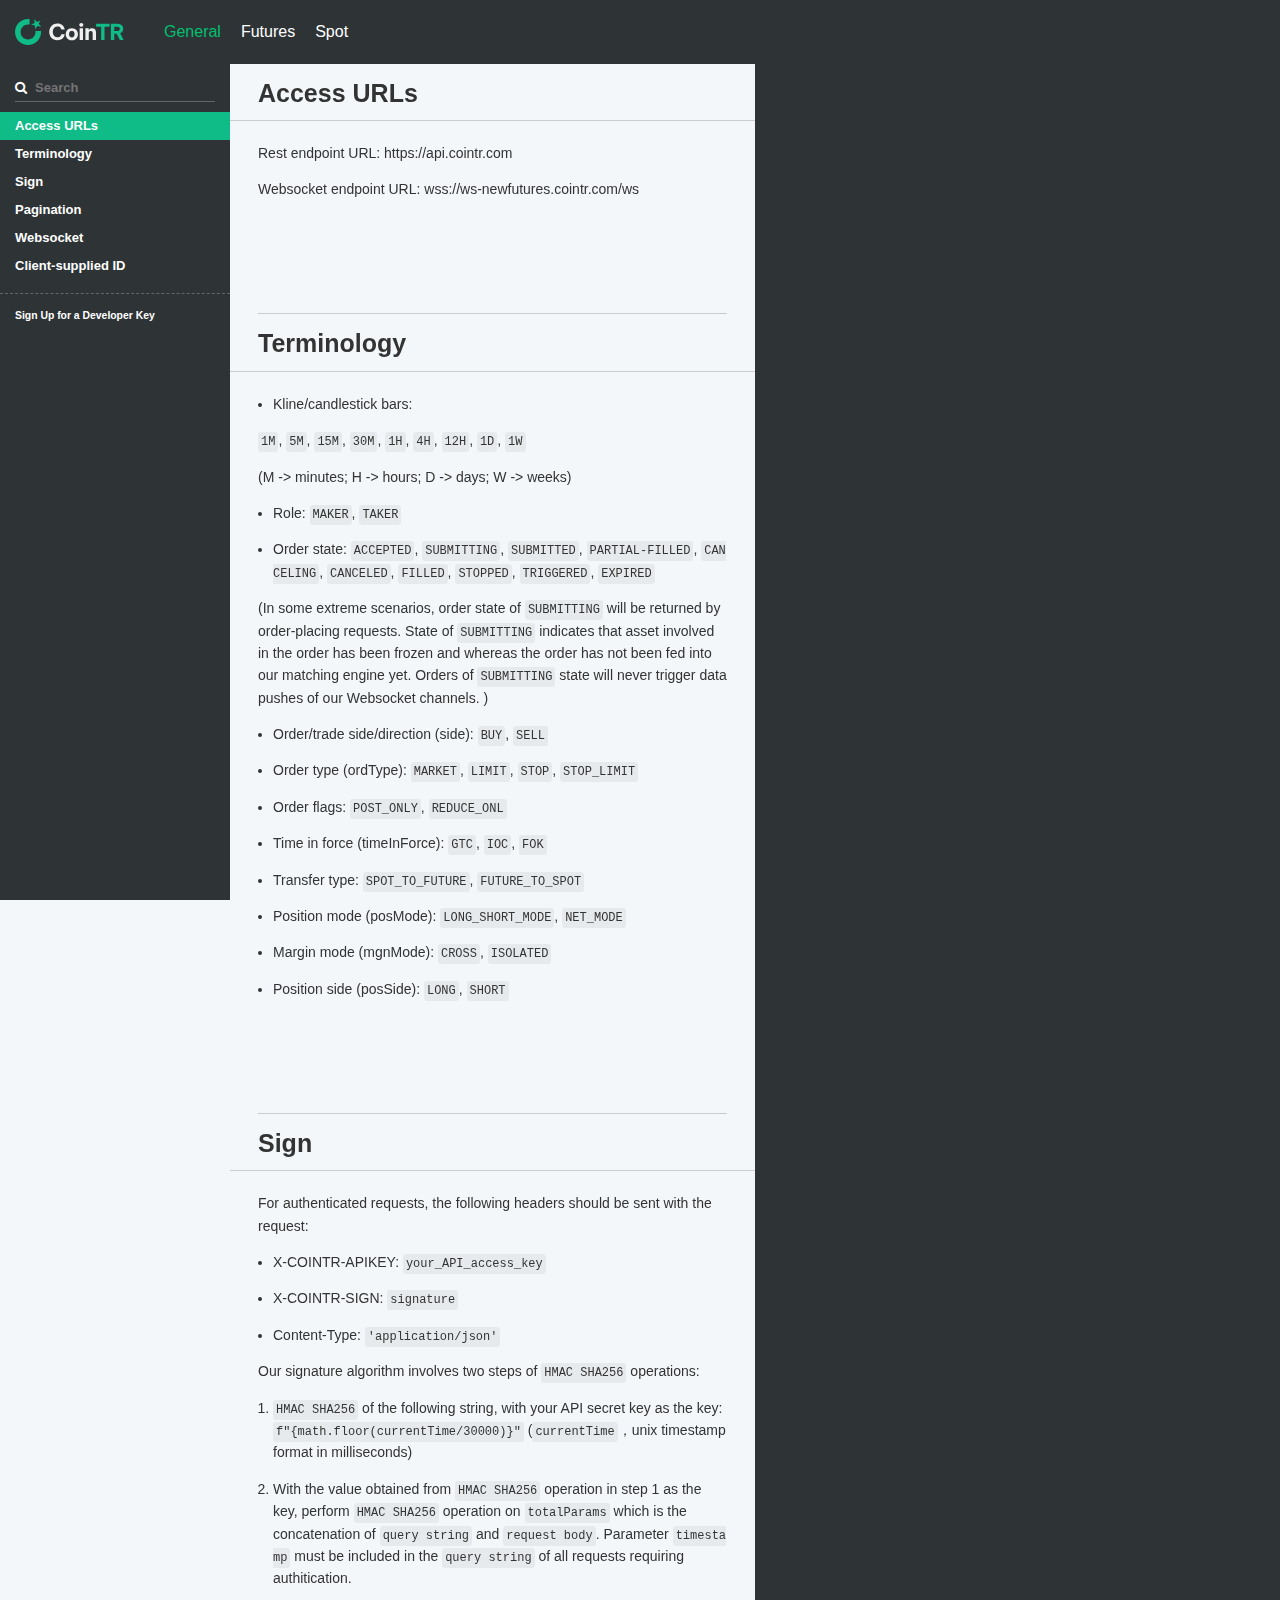
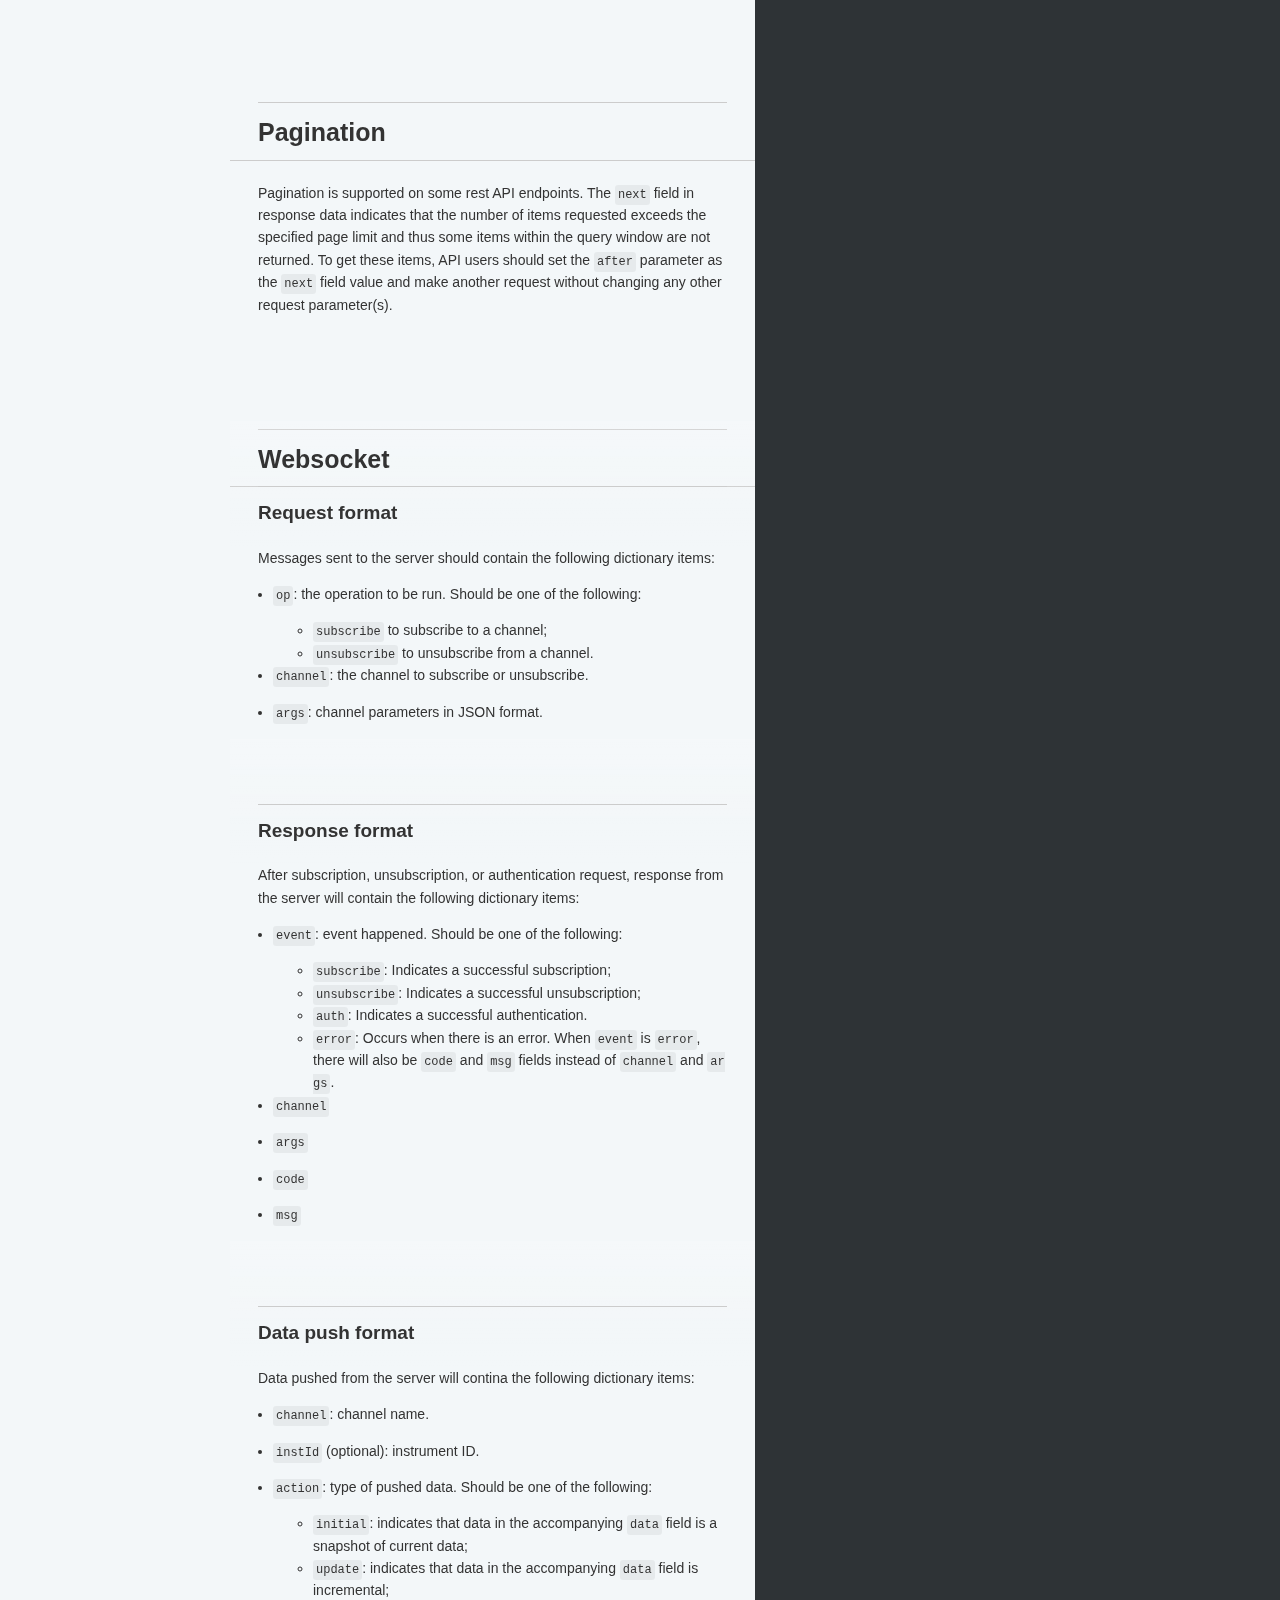
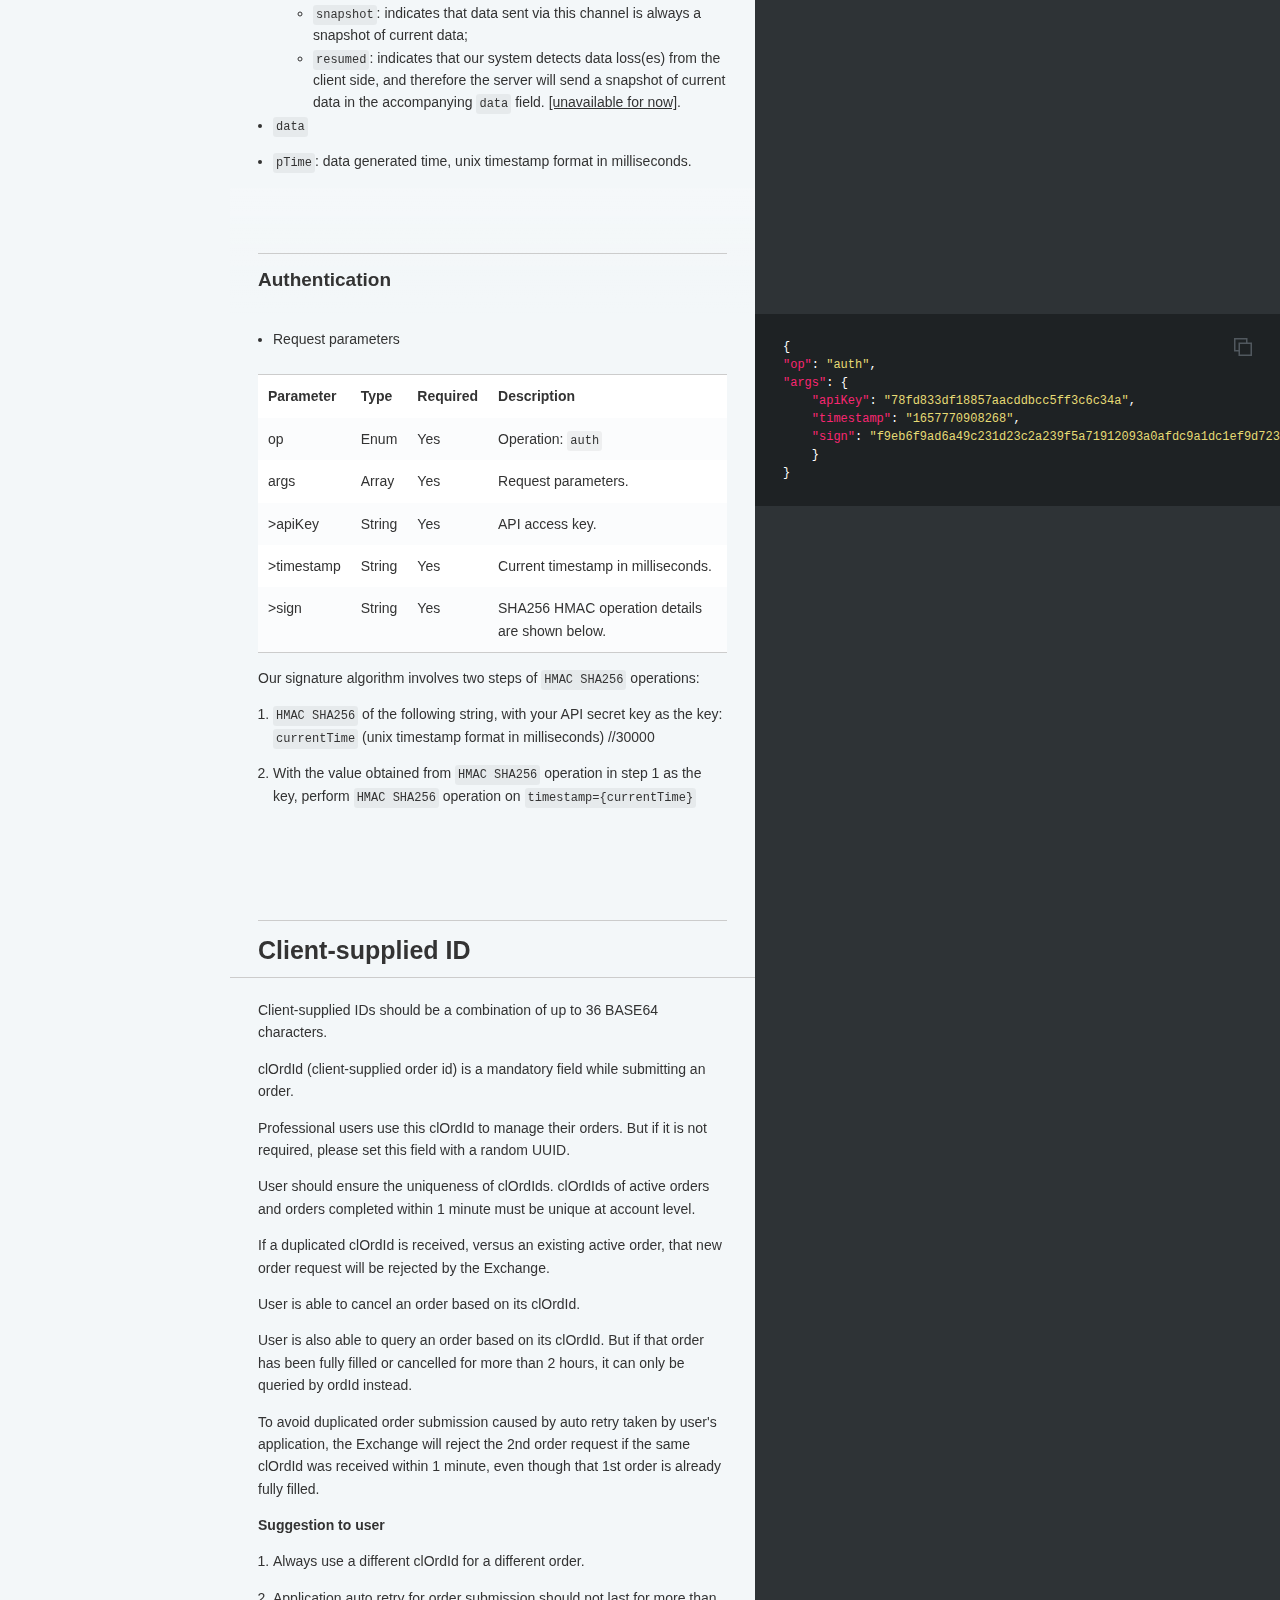
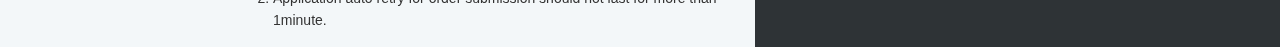
==== commit 42fdf13d: "deploy: 720bcbcef44e553930e36c74fe05b1c86e4346fb" ====
--- a/index.html
+++ b/index.html
@@ -7,9 +7,9 @@
     <meta name="viewport" content="width=device-width, initial-scale=1, maximum-scale=1">
         <meta
             name="description"
-            content="Documentation for the Kittn API"
+            content="Documentation for the CoinTR Futures API"
         >
-    <title>API Reference</title>
+    <title>CoinTR API Reference</title>
 
     <style media="screen">
       .highlight table td { padding: 5px; }
@@ -286,7 +286,7 @@
   color: #859900;
 }
     </style>
-    <link href="stylesheets/screen-7afb1ac2.css" rel="stylesheet" media="screen" />
+    <link href="stylesheets/screen-cd87c500.css" rel="stylesheet" media="screen" />
     <link href="stylesheets/print-953e3353.css" rel="stylesheet" media="print" />
       <script src="javascripts/all-b12a2749.js"></script>
 
@@ -303,18 +303,23 @@
             <img src="images/shownav-2e950ac2.svg" alt="" />
           </span>
         </a>
-        <img src="images/logo-3f8cfcdd.svg" class="logo" alt="" />
+        <a href="https://www.cointr.com" class="logo" target="_blank"><img src="images/logo-3f8cfcdd.svg" alt="" /></a>
         <ul class="tabs">
-          <li class="active">
-            <a href="index.html">
-              Futures
-            </a>
-          </li>
-          <li class="">
+            <li class="active">
+              <a href="index.html">
+                General
+              </a>
+            </li>
+            <li class="">
+              <a href="futures.html">
+                Futures
+              </a>
+            </li>
+            <li class="">
               <a href="spot.html">
                 Spot
               </a>
-          </li>
+            </li>
         </ul>
       </div>
       <div class="lang hidden">
@@ -345,2744 +350,171 @@
           <ul class="search-results"></ul>
         <ul id="toc" class="toc-list-h1">
             <li>
-              <a href="#general-info" class="toc-h1 toc-link" data-title="General Info">General Info</a>
-                <ul class="toc-list-h2">
-                    <li>
-                      <a href="#terminology" class="toc-h2 toc-link" data-title="Terminology">Terminology</a>
-                    </li>
-                </ul>
+              <a href="#access-urls" class="toc-h1 toc-link" data-title="Access URLs">Access URLs</a>
             </li>
             <li>
-              <a href="#market-data" class="toc-h1 toc-link" data-title="Market Data">Market Data</a>
-                <ul class="toc-list-h2">
-                    <li>
-                      <a href="#contract-specification" class="toc-h2 toc-link" data-title="Contract Specification">Contract Specification</a>
-                    </li>
-                    <li>
-                      <a href="#market-risk-limit" class="toc-h2 toc-link" data-title="Market Risk Limit">Market Risk Limit</a>
-                    </li>
-                    <li>
-                      <a href="#candlesticks" class="toc-h2 toc-link" data-title="Candlesticks">Candlesticks</a>
-                    </li>
-                    <li>
-                      <a href="#orderbook" class="toc-h2 toc-link" data-title="OrderBook">OrderBook</a>
-                    </li>
-                    <li>
-                      <a href="#funding-rate" class="toc-h2 toc-link" data-title="Funding Rate">Funding Rate</a>
-                    </li>
-                    <li>
-                      <a href="#market-snapshot" class="toc-h2 toc-link" data-title="Market Snapshot">Market Snapshot</a>
-                    </li>
-                    <li>
-                      <a href="#recent-trades" class="toc-h2 toc-link" data-title="Recent Trades">Recent Trades</a>
-                    </li>
-                </ul>
+              <a href="#terminology" class="toc-h1 toc-link" data-title="Terminology">Terminology</a>
             </li>
             <li>
-              <a href="#trading" class="toc-h1 toc-link" data-title="Trading">Trading</a>
-                <ul class="toc-list-h2">
-                    <li>
-                      <a href="#place-an-order" class="toc-h2 toc-link" data-title="Place an Order">Place an Order</a>
-                    </li>
-                    <li>
-                      <a href="#place-orders" class="toc-h2 toc-link" data-title="Place Orders">Place Orders</a>
-                    </li>
-                    <li>
-                      <a href="#cancel-and-order" class="toc-h2 toc-link" data-title="Cancel and Order">Cancel and Order</a>
-                    </li>
-                    <li>
-                      <a href="#cancel-orders" class="toc-h2 toc-link" data-title="Cancel Orders">Cancel Orders</a>
-                    </li>
-                    <li>
-                      <a href="#cancel-all-orders" class="toc-h2 toc-link" data-title="Cancel All Orders">Cancel All Orders</a>
-                    </li>
-                    <li>
-                      <a href="#query-active-orders" class="toc-h2 toc-link" data-title="Query Active Orders">Query Active Orders</a>
-                    </li>
-                    <li>
-                      <a href="#query-recent-orders" class="toc-h2 toc-link" data-title="Query Recent Orders">Query Recent Orders</a>
-                    </li>
-                    <li>
-                      <a href="#query-filled-orders" class="toc-h2 toc-link" data-title="Query Filled Orders">Query Filled Orders</a>
-                    </li>
-                    <li>
-                      <a href="#query-trade-history" class="toc-h2 toc-link" data-title="Query Trade History">Query Trade History</a>
-                    </li>
-                </ul>
+              <a href="#sign" class="toc-h1 toc-link" data-title="Sign">Sign</a>
             </li>
             <li>
-              <a href="#account" class="toc-h1 toc-link" data-title="Account">Account</a>
-                <ul class="toc-list-h2">
-                    <li>
-                      <a href="#query-account-configuration" class="toc-h2 toc-link" data-title="Query Account Configuration">Query Account Configuration</a>
-                    </li>
-                    <li>
-                      <a href="#set-position-mode" class="toc-h2 toc-link" data-title="Set Position Mode">Set Position Mode</a>
-                    </li>
-                    <li>
-                      <a href="#query-trade-fee" class="toc-h2 toc-link" data-title="Query Trade Fee">Query Trade Fee</a>
-                    </li>
-                    <li>
-                      <a href="#query-trade-configuration" class="toc-h2 toc-link" data-title="Query Trade Configuration">Query Trade Configuration</a>
-                    </li>
-                    <li>
-                      <a href="#set-trade-configuration" class="toc-h2 toc-link" data-title="Set Trade Configuration">Set Trade Configuration</a>
-                    </li>
-                    <li>
-                      <a href="#query-balance" class="toc-h2 toc-link" data-title="Query Balance">Query Balance</a>
-                    </li>
-                    <li>
-                      <a href="#adjust-margin" class="toc-h2 toc-link" data-title="Adjust Margin">Adjust Margin</a>
-                    </li>
-                    <li>
-                      <a href="#query-positions" class="toc-h2 toc-link" data-title="Query Positions">Query Positions</a>
-                    </li>
-                </ul>
+              <a href="#pagination" class="toc-h1 toc-link" data-title="Pagination">Pagination</a>
             </li>
             <li>
               <a href="#websocket" class="toc-h1 toc-link" data-title="Websocket">Websocket</a>
                 <ul class="toc-list-h2">
                     <li>
-                      <a href="#market" class="toc-h2 toc-link" data-title="Market">Market</a>
+                      <a href="#request-format" class="toc-h2 toc-link" data-title="Request format">Request format</a>
                     </li>
                     <li>
-                      <a href="#mark-price" class="toc-h2 toc-link" data-title="Mark Price">Mark Price</a>
+                      <a href="#response-format" class="toc-h2 toc-link" data-title="Response format">Response format</a>
                     </li>
                     <li>
-                      <a href="#candlesticks-2" class="toc-h2 toc-link" data-title="Candlesticks">Candlesticks</a>
+                      <a href="#data-push-format" class="toc-h2 toc-link" data-title="Data push format">Data push format</a>
                     </li>
                     <li>
-                      <a href="#mini-order-books" class="toc-h2 toc-link" data-title="Mini Order Books">Mini Order Books</a>
-                    </li>
-                    <li>
-                      <a href="#order-books" class="toc-h2 toc-link" data-title="Order Books">Order Books</a>
-                    </li>
-                    <li>
-                      <a href="#trades" class="toc-h2 toc-link" data-title="Trades">Trades</a>
-                    </li>
-                    <li>
-                      <a href="#user-data" class="toc-h2 toc-link" data-title="User Data">User Data</a>
+                      <a href="#authentication" class="toc-h2 toc-link" data-title="Authentication">Authentication</a>
                     </li>
                 </ul>
             </li>
             <li>
-              <a href="#errors" class="toc-h1 toc-link" data-title="Errors">Errors</a>
+              <a href="#client-supplied-id" class="toc-h1 toc-link" data-title="Client-supplied ID">Client-supplied ID</a>
             </li>
         </ul>
           <ul class="toc-footer">
-              <li><a href='#'>Sign Up for a Developer Key</a></li>
+              <li><a href='https://www.cointr.com/apikey' target='_blank'>Sign Up for a Developer Key</a></li>
           </ul>
       </div>
       <div class="page-wrapper">
         <div class="dark-box"></div>
         <div class="content">
-          <h1 id='general-info'>General Info</h1><h2 id='terminology'>Terminology</h2>
-<ul>
+          <h1 id='access-urls'>Access URLs</h1>
+<p>Rest endpoint URL: https://api.cointr.com</p>
+
+<p>Websocket endpoint URL: wss://ws-newfutures.cointr.com/ws</p>
+<h1 id='terminology'>Terminology</h1>
+<ul>
+<li>Kline/candlestick bars:</li>
+</ul>
+
+<p><code>1M</code>, <code>5M</code>, <code>15M</code>, <code>30M</code>, <code>1H</code>, <code>4H</code>, <code>12H</code>, <code>1D</code>, <code>1W</code></p>
+
+<p>(M -&gt; minutes; H -&gt; hours; D -&gt; days; W -&gt; weeks)</p>
+
+<ul>
+<li><p>Role: <code>MAKER</code>, <code>TAKER</code></p></li>
+<li><p>Order state: <code>ACCEPTED</code>, <code>SUBMITTING</code>, <code>SUBMITTED</code>, <code>PARTIAL-FILLED</code>, <code>CANCELING</code>, <code>CANCELED</code>, <code>FILLED</code>, <code>STOPPED</code>, <code>TRIGGERED</code>, <code>EXPIRED</code></p></li>
+</ul>
+
+<p>(In some extreme scenarios, order state of <code>SUBMITTING</code> will be returned by order-placing requests. State of <code>SUBMITTING</code> indicates that asset involved in the order has been frozen and whereas the order has not been fed into our matching engine yet. Orders of <code>SUBMITTING</code> state will never trigger data pushes of our Websocket channels. )</p>
+
+<ul>
+<li><p>Order/trade side/direction (side): <code>BUY</code>, <code>SELL</code></p></li>
+<li><p>Order type (ordType): <code>MARKET</code>, <code>LIMIT</code>, <code>STOP</code>, <code>STOP_LIMIT</code></p></li>
+<li><p>Order flags: <code>POST_ONLY</code>, <code>REDUCE_ONL</code></p></li>
+<li><p>Time in force (timeInForce): <code>GTC</code>, <code>IOC</code>, <code>FOK</code></p></li>
+<li><p>Transfer type: <code>SPOT_TO_FUTURE</code>, <code>FUTURE_TO_SPOT</code></p></li>
 <li><p>Position mode (posMode): <code>LONG_SHORT_MODE</code>, <code>NET_MODE</code></p></li>
 <li><p>Margin mode (mgnMode): <code>CROSS</code>, <code>ISOLATED</code></p></li>
 <li><p>Position side (posSide): <code>LONG</code>, <code>SHORT</code></p></li>
-<li><p>Order flags: <code>POST_ONLY</code>, <code>REDUCE_ONL</code></p></li>
-</ul>
-<h1 id='market-data'>Market Data</h1><h2 id='contract-specification'>Contract Specification</h2><div class="highlight"><pre class="highlight json tab-json"><code><span class="p">{</span><span class="w">
-  </span><span class="nl">"code"</span><span class="p">:</span><span class="w"> </span><span class="mi">0</span><span class="p">,</span><span class="w">
-  </span><span class="nl">"data"</span><span class="p">:</span><span class="w"> </span><span class="p">[</span><span class="w">
-    </span><span class="p">{</span><span class="w">
-      </span><span class="nl">"baseCcy"</span><span class="p">:</span><span class="w"> </span><span class="s2">"ETH"</span><span class="p">,</span><span class="w">
-      </span><span class="nl">"ctVal"</span><span class="p">:</span><span class="w"> </span><span class="s2">"0.01"</span><span class="p">,</span><span class="w">
-      </span><span class="nl">"defLever"</span><span class="p">:</span><span class="w"> </span><span class="s2">"125"</span><span class="p">,</span><span class="w">
-      </span><span class="nl">"instId"</span><span class="p">:</span><span class="w"> </span><span class="s2">"ETHUSDT"</span><span class="p">,</span><span class="w">
-      </span><span class="nl">"maxLever"</span><span class="p">:</span><span class="w"> </span><span class="s2">"125"</span><span class="p">,</span><span class="w">
-      </span><span class="nl">"maxPos"</span><span class="p">:</span><span class="w"> </span><span class="s2">"100000"</span><span class="p">,</span><span class="w">
-      </span><span class="nl">"maxSz"</span><span class="p">:</span><span class="w"> </span><span class="s2">"0"</span><span class="p">,</span><span class="w">
-      </span><span class="nl">"mgnMode"</span><span class="p">:</span><span class="w"> </span><span class="s2">"cross"</span><span class="p">,</span><span class="w">
-      </span><span class="nl">"minMmr"</span><span class="p">:</span><span class="w"> </span><span class="s2">"0"</span><span class="p">,</span><span class="w">
-      </span><span class="nl">"minSz"</span><span class="p">:</span><span class="w"> </span><span class="s2">"0"</span><span class="p">,</span><span class="w">
-      </span><span class="nl">"pxPrecision"</span><span class="p">:</span><span class="w"> </span><span class="s2">"2"</span><span class="p">,</span><span class="w">
-      </span><span class="nl">"quoteCcy"</span><span class="p">:</span><span class="w"> </span><span class="s2">"USDT"</span><span class="p">,</span><span class="w">
-      </span><span class="nl">"settleCcy"</span><span class="p">:</span><span class="w"> </span><span class="s2">"USDT"</span><span class="p">,</span><span class="w">
-      </span><span class="nl">"steps"</span><span class="p">:</span><span class="w"> </span><span class="s2">"0.01,0.1,1,10"</span><span class="p">,</span><span class="w">
-      </span><span class="nl">"tickSz"</span><span class="p">:</span><span class="w"> </span><span class="s2">"12"</span><span class="w">
+</ul>
+<h1 id='sign'>Sign</h1>
+<p>For authenticated requests, the following headers should be sent with the request:</p>
+
+<ul>
+<li><p>X-COINTR-APIKEY: <code>your_API_access_key</code></p></li>
+<li><p>X-COINTR-SIGN: <code>signature</code></p></li>
+<li><p>Content-Type: <code>&#39;application/json&#39;</code></p></li>
+</ul>
+
+<p>Our signature algorithm involves two steps of <code>HMAC SHA256</code> operations:</p>
+
+<ol>
+<li><p><code>HMAC SHA256</code> of the following string, with your API secret key as the key: <code>f&quot;{math.floor(currentTime/30000)}&quot;</code> (<code>currentTime</code>，unix timestamp format in milliseconds)</p></li>
+<li><p>With the value obtained from <code>HMAC SHA256</code> operation in step 1 as the key, perform <code>HMAC SHA256</code> operation on <code>totalParams</code> which is the concatenation of <code>query string</code> and <code>request body</code>. Parameter <code>timestamp</code> must be included in the <code>query string</code> of all requests requiring authitication.</p></li>
+</ol>
+<h1 id='pagination'>Pagination</h1>
+<p>Pagination is supported on some rest API endpoints. The <code>next</code> field in response data indicates that the number of items requested exceeds the specified page limit and thus some items within the query window are not returned. To get these items, API users should set the <code>after</code> parameter as the <code>next</code> field value and make another request without changing any other request parameter(s).</p>
+<h1 id='websocket'>Websocket</h1><h2 id='request-format'>Request format</h2>
+<p>Messages sent to the server should contain the following dictionary items:</p>
+
+<ul>
+<li><p><code>op</code>: the operation to be run. Should be one of the following:</p>
+
+<ul>
+<li><code>subscribe</code> to subscribe to a channel;</li>
+<li><code>unsubscribe</code> to unsubscribe from a channel.</li>
+</ul></li>
+<li><p><code>channel</code>: the channel to subscribe or unsubscribe.</p></li>
+<li><p><code>args</code>: channel parameters in JSON format.</p></li>
+</ul>
+<h2 id='response-format'>Response format</h2>
+<p>After subscription, unsubscription, or authentication request, response from the server will contain the following dictionary items:</p>
+
+<ul>
+<li><p><code>event</code>: event happened. Should be one of the following:</p>
+
+<ul>
+<li><code>subscribe</code>: Indicates a successful subscription;</li>
+<li><code>unsubscribe</code>: Indicates a successful unsubscription;</li>
+<li><code>auth</code>: Indicates a successful authentication.</li>
+<li><code>error</code>: Occurs when there is an error. When <code>event</code> is <code>error</code>, there will also be <code>code</code> and <code>msg</code> fields instead of <code>channel</code> and <code>args</code>.</li>
+</ul></li>
+<li><p><code>channel</code></p></li>
+<li><p><code>args</code></p></li>
+<li><p><code>code</code></p></li>
+<li><p><code>msg</code></p></li>
+</ul>
+<h2 id='data-push-format'>Data push format</h2>
+<p>Data pushed from the server will contina the following dictionary items:</p>
+
+<ul>
+<li><p><code>channel</code>: channel name.</p></li>
+<li><p><code>instId</code> (optional): instrument ID.</p></li>
+<li><p><code>action</code>: type of pushed data. Should be one of the following:</p>
+
+<ul>
+<li><code>initial</code>: indicates that data in the accompanying <code>data</code> field is a snapshot of current data;</li>
+<li><code>update</code>: indicates that data in the accompanying <code>data</code> field is incremental;</li>
+<li><code>snapshot</code>: indicates that data sent via this channel is always a snapshot of current data;</li>
+<li><code>resumed</code>: indicates that our system detects data loss(es) from the client side, and therefore the server will send a snapshot of current data in the accompanying <code>data</code> field. <u>[unavailable for now]</u>.</li>
+</ul></li>
+<li><p><code>data</code></p></li>
+<li><p><code>pTime</code>: data generated time, unix timestamp format in milliseconds.</p></li>
+</ul>
+<h2 id='authentication'>Authentication</h2><div class="highlight"><pre class="highlight json tab-json"><code><span class="p">{</span><span class="w">
+</span><span class="nl">"op"</span><span class="p">:</span><span class="w"> </span><span class="s2">"auth"</span><span class="p">,</span><span class="w"> 
+</span><span class="nl">"args"</span><span class="p">:</span><span class="w"> </span><span class="p">{</span><span class="w">
+    </span><span class="nl">"apiKey"</span><span class="p">:</span><span class="w"> </span><span class="s2">"78fd833df18857aacddbcc5ff3c6c34a"</span><span class="p">,</span><span class="w"> 
+    </span><span class="nl">"timestamp"</span><span class="p">:</span><span class="w"> </span><span class="s2">"1657770908268"</span><span class="p">,</span><span class="w"> 
+    </span><span class="nl">"sign"</span><span class="p">:</span><span class="w"> </span><span class="s2">"f9eb6f9ad6a49c231d23c2a239f5a71912093a0afdc9a1dc1ef9d723636194a2"</span><span class="w">
     </span><span class="p">}</span><span class="w">
-  </span><span class="p">]</span><span class="w">
 </span><span class="p">}</span><span class="w">
 </span></code></pre></div>
 <ul>
-<li>HTTP request</li>
-</ul>
-
-<p>GET  /v1/futures/public/instruments</p>
-
-<ul>
 <li>Request parameters</li>
 </ul>
 
-<p>There are 3 possible options:</p>
-
 <table><thead>
 <tr>
-<th><strong>Option</strong></th>
-<th><strong>Type</strong></th>
-<th><strong>Examples</strong></th>
+<th></th>
+<th></th>
+<th></th>
+<th></th>
 </tr>
 </thead><tbody>
 <tr>
-<td>No parameter</td>
-<td></td>
-<td>curl -X GET &quot; https://api.cointr.vip/v1/futures/public/instruments&quot;</td>
-</tr>
-<tr>
-<td>instId</td>
-<td>String</td>
-<td>curl -X GET &quot; https://api.cointr.vip/v1/futures/public/instruments?instId=USDTTRY&quot;</td>
-</tr>
-<tr>
-<td>instIds</td>
-<td>String</td>
-<td>curl -X GET &quot; https://api.cointr.vip/v1/futures/public/instruments?instIds=USDTTRY,BTCUSDT&quot;</td>
-</tr>
-</tbody></table>
-
-<p>If any instId provided in either instId or instIds does not exist,  or both instId and instIds are provided,  the endpoint will throw an error. If neither is sent, specifications regarding all instruments will be returned.</p>
-
-<ul>
-<li>Response parameters</li>
-</ul>
-
-<table><thead>
-<tr>
-<th><strong>Parameter</strong></th>
-<th><strong>Type</strong></th>
-<th><strong>Description</strong></th>
-<th><strong>Example</strong></th>
-</tr>
-</thead><tbody>
-<tr>
-<td>instId</td>
-<td>String</td>
-<td>Instrument ID</td>
-<td>BTCUSDT</td>
-</tr>
-<tr>
-<td>settleCcy</td>
-<td>String</td>
-<td>Settlement and margin currency</td>
-<td>USDT</td>
-</tr>
-<tr>
-<td>ctVal</td>
-<td>String</td>
-<td>Contract value</td>
-<td>0.01</td>
-</tr>
-<tr>
-<td>baseCcy</td>
-<td>String</td>
-<td>Contract base currency</td>
-<td>BTC</td>
-</tr>
-<tr>
-<td>quoteCcy</td>
-<td>String</td>
-<td>Contract quote currency</td>
-<td>USDT</td>
-</tr>
-<tr>
-<td>maxLever</td>
-<td>String</td>
-<td>Max leverage</td>
-<td>125</td>
-</tr>
-<tr>
-<td>tickSz</td>
-<td>String</td>
-<td>Tick size.</td>
-<td>0.1</td>
-</tr>
-<tr>
-<td>pxPrecision</td>
-<td>Int</td>
-<td>Price precision.</td>
-<td>1</td>
-</tr>
-<tr>
-<td>minSz</td>
-<td>String</td>
-<td>Minimum order size (cont).</td>
-<td>1</td>
-</tr>
-<tr>
-<td>maxSz</td>
-<td>String</td>
-<td>Maximum order size (cont).</td>
-<td>1000</td>
-</tr>
-<tr>
-<td>maxPos</td>
-<td>String</td>
-<td>Max position allowed (cont).</td>
-<td>1000</td>
-</tr>
-<tr>
-<td>steps</td>
-<td>String</td>
-<td>Aggregated steps in order book.</td>
-<td>[0.001, 0.01, 0.1, 1, 10]</td>
-</tr>
-<tr>
-<td>minMmr</td>
-<td>String</td>
-<td>Minimum maintenance margin rate</td>
-<td>2%</td>
-</tr>
-<tr>
-<td>mgnMode</td>
-<td>Enum</td>
-<td>Default margin mode.</td>
-<td><code>CROSS</code></td>
-</tr>
-<tr>
-<td>defLever</td>
-<td>Int</td>
-<td>Default leverage.</td>
-<td>20</td>
-</tr>
-</tbody></table>
-<h2 id='market-risk-limit'>Market Risk Limit</h2><div class="highlight"><pre class="highlight json tab-json"><code><span class="p">{</span><span class="w">
-  </span><span class="nl">"code"</span><span class="p">:</span><span class="w"> </span><span class="mi">0</span><span class="p">,</span><span class="w">
-  </span><span class="nl">"data"</span><span class="p">:</span><span class="w"> </span><span class="p">[</span><span class="w">
-    </span><span class="p">{</span><span class="w">
-      </span><span class="nl">"maxLever"</span><span class="p">:</span><span class="w"> </span><span class="mi">125</span><span class="p">,</span><span class="w">
-      </span><span class="nl">"maxSz"</span><span class="p">:</span><span class="w"> </span><span class="s2">"1000"</span><span class="p">,</span><span class="w">
-      </span><span class="nl">"mmgnRatio"</span><span class="p">:</span><span class="w"> </span><span class="s2">"0.004"</span><span class="w">
-    </span><span class="p">},</span><span class="err">......</span><span class="p">,</span><span class="w">
-    </span><span class="p">{</span><span class="w">
-      </span><span class="nl">"maxLever"</span><span class="p">:</span><span class="w"> </span><span class="mi">2</span><span class="p">,</span><span class="w">
-      </span><span class="nl">"maxSz"</span><span class="p">:</span><span class="w"> </span><span class="s2">"9999999999"</span><span class="p">,</span><span class="w">
-      </span><span class="nl">"mmgnRatio"</span><span class="p">:</span><span class="w"> </span><span class="s2">"0.25"</span><span class="w">
-    </span><span class="p">}</span><span class="w">
-  </span><span class="p">]</span><span class="w">
-</span><span class="p">}</span><span class="w">
-</span></code></pre></div>
-<ul>
-<li>HTTP request</li>
-</ul>
-
-<p>GET  /v1/futures/public/position-tiers</p>
-
-<ul>
-<li>Request parameters</li>
-</ul>
-
-<table><thead>
-<tr>
-<th><strong>Parameter</strong></th>
-<th><strong>Type</strong></th>
-<th><strong>Required</strong></th>
-<th><strong>Description</strong></th>
-</tr>
-</thead><tbody>
-<tr>
-<td>instId</td>
-<td>String</td>
-<td>Yes</td>
-<td>Instrument  ID.</td>
-</tr>
-</tbody></table>
-
-<ul>
-<li>Response parameters</li>
-</ul>
-
-<table><thead>
-<tr>
-<th><strong>Parameter</strong></th>
-<th><strong>Type</strong></th>
-<th><strong>Description</strong></th>
-<th><strong>Example</strong></th>
-</tr>
-</thead><tbody>
-<tr>
-<td>maxSz</td>
-<td>String</td>
-<td>Bound bound of the position range of a teir (cont.).</td>
-<td>5000</td>
-</tr>
-<tr>
-<td>mMgnRatio</td>
-<td>String</td>
-<td>Maintenance margin ratio.</td>
-<td>0.03</td>
-</tr>
-<tr>
-<td>maxLever</td>
-<td>Int</td>
-<td>Maximum leverage allowed.</td>
-<td>20</td>
-</tr>
-</tbody></table>
-<h2 id='candlesticks'>Candlesticks</h2><div class="highlight"><pre class="highlight json tab-json"><code><span class="p">{</span><span class="w">
-  </span><span class="nl">"code"</span><span class="p">:</span><span class="w"> </span><span class="mi">0</span><span class="p">,</span><span class="w">
-  </span><span class="nl">"data"</span><span class="p">:</span><span class="w"> </span><span class="p">[</span><span class="w">
-    </span><span class="p">[</span><span class="w">
-        </span><span class="s2">"1597026383085"</span><span class="p">,</span><span class="w">        </span><span class="err">//open</span><span class="w"> </span><span class="err">time</span><span class="w">
-        </span><span class="s2">"3.721"</span><span class="p">,</span><span class="w">                </span><span class="err">//open</span><span class="w"> </span><span class="err">price</span><span class="w">
-        </span><span class="s2">"3.743"</span><span class="p">,</span><span class="w">                </span><span class="err">//highest</span><span class="w"> </span><span class="err">price</span><span class="w">
-        </span><span class="s2">"3.677"</span><span class="p">,</span><span class="w">                </span><span class="err">//lowest</span><span class="w"> </span><span class="err">price</span><span class="w">
-        </span><span class="s2">"3.708"</span><span class="p">,</span><span class="w">                </span><span class="err">//close</span><span class="w"> </span><span class="err">price</span><span class="w">
-        </span><span class="s2">"8422410"</span><span class="p">,</span><span class="w">              </span><span class="err">//the</span><span class="w"> </span><span class="err">number</span><span class="w"> </span><span class="err">of</span><span class="w"> </span><span class="err">contracts</span><span class="w"> </span><span class="err">traded</span><span class="w">
-        </span><span class="s2">"22698348.04828491"</span><span class="w">     </span><span class="err">//trading</span><span class="w"> </span><span class="err">volume</span><span class="w"> </span><span class="err">in</span><span class="w"> </span><span class="err">quote</span><span class="w"> </span><span class="err">currency</span><span class="w">
-    </span><span class="p">],</span><span class="w">
-    </span><span class="p">[</span><span class="w">
-        </span><span class="s2">"1597026383085"</span><span class="p">,</span><span class="w">
-        </span><span class="s2">"3.731"</span><span class="p">,</span><span class="w">
-        </span><span class="s2">"3.799"</span><span class="p">,</span><span class="w">
-        </span><span class="s2">"3.494"</span><span class="p">,</span><span class="w">
-        </span><span class="s2">"3.72"</span><span class="p">,</span><span class="w">
-        </span><span class="s2">"24912403"</span><span class="p">,</span><span class="w">
-        </span><span class="s2">"67632347.24399722"</span><span class="w">
-    </span><span class="p">]</span><span class="w">
-  </span><span class="p">],</span><span class="w">
-  </span><span class="nl">"message"</span><span class="p">:</span><span class="w"> </span><span class="s2">"success"</span><span class="w">
-</span><span class="p">}</span><span class="w">
-</span></code></pre></div>
-<ul>
-<li>HTTP request</li>
-</ul>
-
-<p>GET  /v1/futures/market/candlesticks</p>
-
-<ul>
-<li>Request parameters</li>
-</ul>
-
-<table><thead>
-<tr>
-<th><strong>Parameter</strong></th>
-<th><strong>Type</strong></th>
-<th><strong>Required</strong></th>
-<th><strong>Description</strong></th>
-</tr>
-</thead><tbody>
-<tr>
-<td>instId</td>
-<td>String</td>
-<td>Yes</td>
-<td>Instrument ID</td>
-</tr>
-<tr>
-<td>bar</td>
-<td>Enum</td>
-<td>Yes</td>
-<td>Bar size.Default: <code>1M</code>.</td>
-</tr>
-<tr>
-<td>endTs</td>
-<td>String</td>
-<td>No</td>
-<td>Filter with a endTs, unix timestamp format in seconds.<br />Default: current timestamp.</td>
-</tr>
-<tr>
-<td>limit</td>
-<td>Int</td>
-<td>No</td>
-<td>Number of results per request.<br />Default: 100;<br />Max: 2000.</td>
-</tr>
-</tbody></table>
-
-<p>Data is limited to the most recent 2000 ones. If limit sent excedes the maximum requirement of 2000, the most recent 2000 ones if available will be returned.</p>
-
-<ul>
-<li>Response parameters</li>
-</ul>
-
-<table><thead>
-<tr>
-<th><strong>Parameter</strong></th>
-<th><strong>Type</strong></th>
-<th><strong>Description</strong></th>
-</tr>
-</thead><tbody>
-<tr>
-<td>ts</td>
-<td>Long</td>
-<td>Kline start time, unix timestamp format in seconds.</td>
-</tr>
-<tr>
-<td>o</td>
-<td>String</td>
-<td>Open price.</td>
-</tr>
-<tr>
-<td>h</td>
-<td>String</td>
-<td>Highest price.</td>
-</tr>
-<tr>
-<td>l</td>
-<td>String</td>
-<td>Lowest price.</td>
-</tr>
-<tr>
-<td>c</td>
-<td>String</td>
-<td>Close price.</td>
-</tr>
-<tr>
-<td>vol</td>
-<td>String</td>
-<td>The number of contracts traded.</td>
-</tr>
-<tr>
-<td>quoteVol</td>
-<td>String</td>
-<td>Trading volume in quote currency.</td>
-</tr>
-</tbody></table>
-<h2 id='orderbook'>OrderBook</h2><div class="highlight"><pre class="highlight json tab-json"><code><span class="p">{</span><span class="w">
-  </span><span class="nl">"code"</span><span class="p">:</span><span class="w"> </span><span class="mi">0</span><span class="p">,</span><span class="w">
-  </span><span class="nl">"data"</span><span class="p">:</span><span class="w"> </span><span class="p">{</span><span class="w">
-    </span><span class="nl">"asks"</span><span class="p">:</span><span class="w"> </span><span class="p">[</span><span class="w">
-      </span><span class="p">[</span><span class="w">
-        </span><span class="s2">"1600"</span><span class="p">,</span><span class="w">    </span><span class="err">//depth</span><span class="w"> </span><span class="err">price</span><span class="w">
-        </span><span class="s2">"298"</span><span class="w">      </span><span class="err">//the</span><span class="w"> </span><span class="err">number</span><span class="w"> </span><span class="err">of</span><span class="w"> </span><span class="err">contracts</span><span class="w"> </span><span class="err">at</span><span class="w"> </span><span class="err">the</span><span class="w"> </span><span class="err">price</span><span class="w"> 
-      </span><span class="p">]</span><span class="w">
-    </span><span class="p">],</span><span class="w">
-    </span><span class="nl">"bids"</span><span class="p">:</span><span class="w"> </span><span class="p">[</span><span class="w">
-      </span><span class="p">[</span><span class="w">
-        </span><span class="s2">"1450"</span><span class="p">,</span><span class="w">
-        </span><span class="s2">"2"</span><span class="w">
-      </span><span class="p">]</span><span class="w">
-    </span><span class="p">],</span><span class="w">
-    </span><span class="nl">"utime"</span><span class="p">:</span><span class="w"> </span><span class="mi">1658917769615</span><span class="w">
-  </span><span class="p">},</span><span class="w">
-  </span><span class="nl">"message"</span><span class="p">:</span><span class="w"> </span><span class="s2">"success"</span><span class="w">
-</span><span class="p">}</span><span class="w">
-</span></code></pre></div>
-<ul>
-<li>HTTP request</li>
-</ul>
-
-<p>GET  /v1/futures/market/depths</p>
-
-<ul>
-<li>Request parameters</li>
-</ul>
-
-<table><thead>
-<tr>
-<th><strong>Parameter</strong></th>
-<th><strong>Type</strong></th>
-<th><strong>Required</strong></th>
-<th><strong>Description</strong></th>
-</tr>
-</thead><tbody>
-<tr>
-<td>instId</td>
-<td>String</td>
-<td>Yes</td>
-<td>Instrument ID</td>
-</tr>
-<tr>
-<td>limit</td>
-<td>Int</td>
-<td>No</td>
-<td>Order book depth per side. <br />Default 1; <br />valid limits: [1, 5, 10, 20, 50, 100].</td>
-</tr>
-</tbody></table>
-
-<ul>
-<li>Response parameters</li>
-</ul>
-
-<table><thead>
-<tr>
-<th><strong>Parameter</strong></th>
-<th><strong>Type</strong></th>
-<th><strong>Description</strong></th>
-</tr>
-</thead><tbody>
-<tr>
-<td>asks</td>
-<td>Array</td>
-<td>Order book on sell side</td>
-</tr>
-<tr>
-<td>bids</td>
-<td>Array</td>
-<td>Order book on buy side</td>
-</tr>
-<tr>
-<td>uTime</td>
-<td>Long</td>
-<td>Update time, unix timestamp format in milliseconds.</td>
-</tr>
-</tbody></table>
-<h2 id='funding-rate'>Funding Rate</h2><div class="highlight"><pre class="highlight json tab-json"><code><span class="p">{</span><span class="w">
-  </span><span class="nl">"code"</span><span class="p">:</span><span class="w"> </span><span class="mi">0</span><span class="p">,</span><span class="w">
-  </span><span class="nl">"data"</span><span class="p">:</span><span class="w"> </span><span class="p">{</span><span class="w">
-    </span><span class="nl">"fundingRate"</span><span class="p">:</span><span class="w"> </span><span class="s2">"-0.003"</span><span class="p">,</span><span class="w">
-    </span><span class="nl">"fundingTime"</span><span class="p">:</span><span class="w"> </span><span class="mi">1659052800000</span><span class="p">,</span><span class="w">
-    </span><span class="nl">"nextFundingRate"</span><span class="p">:</span><span class="w"> </span><span class="s2">"-0.003"</span><span class="w">
-  </span><span class="p">},</span><span class="w">
-  </span><span class="nl">"message"</span><span class="p">:</span><span class="w"> </span><span class="s2">"success"</span><span class="w">
-</span><span class="p">}</span><span class="w">
-</span></code></pre></div>
-<ul>
-<li>HTTP request</li>
-</ul>
-
-<p>GET  /v1/futures/market/funding-rate</p>
-
-<ul>
-<li>Request parameters</li>
-</ul>
-
-<table><thead>
-<tr>
-<th><strong>Parameter</strong></th>
-<th><strong>Type</strong></th>
-<th><strong>Required</strong></th>
-<th><strong>Description</strong></th>
-</tr>
-</thead><tbody>
-<tr>
-<td>instId</td>
-<td>String</td>
-<td>Yes</td>
-<td>Instrument ID.</td>
-</tr>
-</tbody></table>
-
-<ul>
-<li>Response parameters</li>
-</ul>
-
-<table><thead>
-<tr>
-<th><strong>Parameter</strong></th>
-<th><strong>Type</strong></th>
-<th><strong>Description</strong></th>
-</tr>
-</thead><tbody>
-<tr>
-<td>fundingRate</td>
-<td>String</td>
-<td>Current funding rate.</td>
-</tr>
-<tr>
-<td>nextFundingRate</td>
-<td>String</td>
-<td>Estimated funding rate for the next period.</td>
-</tr>
-<tr>
-<td>fundingTime</td>
-<td>Long</td>
-<td>Settlement time, unix timestamp format in milliseconds.</td>
-</tr>
-</tbody></table>
-<h2 id='market-snapshot'>Market Snapshot</h2><div class="highlight"><pre class="highlight json tab-json"><code><span class="p">{</span><span class="w">
-  </span><span class="nl">"code"</span><span class="p">:</span><span class="w"> </span><span class="mi">0</span><span class="p">,</span><span class="w">
-  </span><span class="nl">"data"</span><span class="p">:</span><span class="w"> </span><span class="p">[</span><span class="w">
-    </span><span class="p">{</span><span class="w">
-      </span><span class="nl">"askPx"</span><span class="p">:</span><span class="w"> </span><span class="s2">"1600"</span><span class="p">,</span><span class="w">
-      </span><span class="nl">"askSz"</span><span class="p">:</span><span class="w"> </span><span class="s2">"298"</span><span class="p">,</span><span class="w">
-      </span><span class="nl">"bidPx"</span><span class="p">:</span><span class="w"> </span><span class="s2">"1559"</span><span class="p">,</span><span class="w">
-      </span><span class="nl">"bidSz"</span><span class="p">:</span><span class="w"> </span><span class="s2">"2"</span><span class="p">,</span><span class="w">
-      </span><span class="nl">"high24h"</span><span class="p">:</span><span class="w"> </span><span class="s2">"1680"</span><span class="p">,</span><span class="w">
-      </span><span class="nl">"index"</span><span class="p">:</span><span class="w"> </span><span class="s2">"1720.39"</span><span class="p">,</span><span class="w">
-      </span><span class="nl">"instId"</span><span class="p">:</span><span class="w"> </span><span class="s2">"ethusdt"</span><span class="p">,</span><span class="w">
-      </span><span class="nl">"lastPx"</span><span class="p">:</span><span class="w"> </span><span class="s2">"1450"</span><span class="p">,</span><span class="w">
-      </span><span class="nl">"lastSz"</span><span class="p">:</span><span class="w"> </span><span class="s2">"1"</span><span class="p">,</span><span class="w">
-      </span><span class="nl">"low24h"</span><span class="p">:</span><span class="w"> </span><span class="s2">"1202.21"</span><span class="p">,</span><span class="w">
-      </span><span class="nl">"mPx"</span><span class="p">:</span><span class="w"> </span><span class="s2">"1715.61"</span><span class="p">,</span><span class="w">
-      </span><span class="nl">"oi"</span><span class="p">:</span><span class="w"> </span><span class="s2">"200343"</span><span class="p">,</span><span class="w">
-      </span><span class="nl">"open24h"</span><span class="p">:</span><span class="w"> </span><span class="s2">"0"</span><span class="p">,</span><span class="w">
-      </span><span class="nl">"uTime"</span><span class="p">:</span><span class="w"> </span><span class="mi">1659026160608</span><span class="p">,</span><span class="w">
-      </span><span class="nl">"vol24h"</span><span class="p">:</span><span class="w"> </span><span class="s2">"215748"</span><span class="p">,</span><span class="w">
-      </span><span class="nl">"volCcy24h"</span><span class="p">:</span><span class="w"> </span><span class="s2">"21574.8"</span><span class="w">
-    </span><span class="p">}</span><span class="w">
-  </span><span class="p">],</span><span class="w">
-  </span><span class="nl">"message"</span><span class="p">:</span><span class="w"> </span><span class="s2">"success"</span><span class="w">
-</span><span class="p">}</span><span class="w">
-</span></code></pre></div>
-<ul>
-<li>HTTP request</li>
-</ul>
-
-<p>GET  /v1/futures/market/tickers</p>
-
-<ul>
-<li>Request parameters</li>
-</ul>
-
-<p>There are 3 possible options:</p>
-
-<table><thead>
-<tr>
-<th><strong>Option</strong></th>
-<th><strong>Type</strong></th>
-<th><strong>Examples</strong></th>
-</tr>
-</thead><tbody>
-<tr>
-<td>No parameter</td>
-<td></td>
-<td>curl -X GET &quot; https://api.cointr.vip/v1/futures/market/tickers&quot;</td>
-</tr>
-<tr>
-<td>instId</td>
-<td>String</td>
-<td>curl -X GET &quot; https://api.cointr.vip/v1/futures/market/tickers?instId=USDTTRY&quot;</td>
-</tr>
-<tr>
-<td>instIds</td>
-<td>List</td>
-<td>curl -X GET &quot; https://api.cointr.vip/v1/futures/market/tickers?instIds=USDTTRY,BTCUSDT&quot;</td>
-</tr>
-</tbody></table>
-
-<p>If any instId provided in either instId or instIds do not exist,  or both instId and instIds are provided,  the endpoint will throw an error.</p>
-
-<ul>
-<li>Response parameters</li>
-</ul>
-
-<table><thead>
-<tr>
-<th><strong>Parameter</strong></th>
-<th><strong>Type</strong></th>
-<th><strong>Description</strong></th>
-</tr>
-</thead><tbody>
-<tr>
-<td>instId</td>
-<td>String</td>
-<td>Instrument ID</td>
-</tr>
-<tr>
-<td>oi</td>
-<td>String</td>
-<td>Open interest (cont.).</td>
-</tr>
-<tr>
-<td>mPx</td>
-<td>String</td>
-<td>Mark price.</td>
-</tr>
-<tr>
-<td>index</td>
-<td>String</td>
-<td>Index.</td>
-</tr>
-<tr>
-<td>lastPx</td>
-<td>String</td>
-<td>Last traded price.</td>
-</tr>
-<tr>
-<td>lastSz</td>
-<td>String</td>
-<td>Last traded size (cont.).</td>
-</tr>
-<tr>
-<td>askPx</td>
-<td>String</td>
-<td>Best ask price</td>
-</tr>
-<tr>
-<td>askSz</td>
-<td>String</td>
-<td>Best ask size (cont.).</td>
-</tr>
-<tr>
-<td>bidPx</td>
-<td>String</td>
-<td>Best bid price</td>
-</tr>
-<tr>
-<td>bidSz</td>
-<td>String</td>
-<td>Best bid size (cont.).</td>
-</tr>
-<tr>
-<td>open24h</td>
-<td>String</td>
-<td>Open price in the past 24 hours</td>
-</tr>
-<tr>
-<td>high24h</td>
-<td>String</td>
-<td>Highest price in the past 24 hours</td>
-</tr>
-<tr>
-<td>low24h</td>
-<td>String</td>
-<td>Lowest price in the past 24 hours</td>
-</tr>
-<tr>
-<td>vol24h</td>
-<td>String</td>
-<td>The number of contracts traded in the past 24 hours</td>
-</tr>
-<tr>
-<td>volCcy24h</td>
-<td>String</td>
-<td>24h trading volume in base currency</td>
-</tr>
-<tr>
-<td>uTime</td>
-<td>Long</td>
-<td>Update time, unix timestamp format in milliseconds</td>
-</tr>
-</tbody></table>
-<h2 id='recent-trades'>Recent Trades</h2><div class="highlight"><pre class="highlight json tab-json"><code><span class="p">{</span><span class="w">
-  </span><span class="nl">"code"</span><span class="p">:</span><span class="w"> </span><span class="mi">0</span><span class="p">,</span><span class="w">
-  </span><span class="nl">"data"</span><span class="p">:</span><span class="w"> </span><span class="p">[</span><span class="w">
-    </span><span class="p">{</span><span class="w">
-      </span><span class="nl">"mTime"</span><span class="p">:</span><span class="w"> </span><span class="mi">1658906727120</span><span class="p">,</span><span class="w">
-      </span><span class="nl">"px"</span><span class="p">:</span><span class="w"> </span><span class="s2">"1450"</span><span class="p">,</span><span class="w">
-      </span><span class="nl">"side"</span><span class="p">:</span><span class="w"> </span><span class="s2">"sell"</span><span class="p">,</span><span class="w">
-      </span><span class="nl">"sz"</span><span class="p">:</span><span class="w"> </span><span class="s2">"1"</span><span class="p">,</span><span class="w">
-      </span><span class="nl">"tradeId"</span><span class="p">:</span><span class="w"> </span><span class="s2">"2"</span><span class="w">
-    </span><span class="p">},</span><span class="w">
-    </span><span class="p">{</span><span class="w">
-      </span><span class="nl">"mTime"</span><span class="p">:</span><span class="w"> </span><span class="mi">1658913721271</span><span class="p">,</span><span class="w">
-      </span><span class="nl">"px"</span><span class="p">:</span><span class="w"> </span><span class="s2">"1450"</span><span class="p">,</span><span class="w">
-      </span><span class="nl">"side"</span><span class="p">:</span><span class="w"> </span><span class="s2">"buy"</span><span class="p">,</span><span class="w">
-      </span><span class="nl">"sz"</span><span class="p">:</span><span class="w"> </span><span class="s2">"1"</span><span class="p">,</span><span class="w">
-      </span><span class="nl">"tradeId"</span><span class="p">:</span><span class="w"> </span><span class="s2">"3"</span><span class="w">
-    </span><span class="p">}</span><span class="w">
-  </span><span class="p">],</span><span class="w">
-  </span><span class="nl">"message"</span><span class="p">:</span><span class="w"> </span><span class="s2">"success"</span><span class="w">
-</span><span class="p">}</span><span class="w">
-</span></code></pre></div>
-<p>Retrieve the recent transactions of an instrument.</p>
-
-<ul>
-<li>HTTP request</li>
-</ul>
-
-<p>GET  /v1/futures/market/trades</p>
-
-<ul>
-<li>Request parameters</li>
-</ul>
-
-<table><thead>
-<tr>
-<th><strong>Parameter</strong></th>
-<th><strong>Type</strong></th>
-<th><strong>Required</strong></th>
-<th><strong>Description</strong></th>
-</tr>
-</thead><tbody>
-<tr>
-<td>instId</td>
-<td>String</td>
-<td>Yes</td>
-<td>Instrument ID</td>
-</tr>
-<tr>
-<td>limit</td>
-<td>Int</td>
-<td>No</td>
-<td>Number of results per request.<br />Default: 100;<br />Max: 500.</td>
-</tr>
-</tbody></table>
-
-<ul>
-<li>Response parameters</li>
-</ul>
-
-<table><thead>
-<tr>
-<th><strong>Parameter</strong></th>
-<th><strong>Type</strong></th>
-<th><strong>Description</strong></th>
-</tr>
-</thead><tbody>
-<tr>
-<td>tradeId</td>
-<td>String</td>
-<td>Trade ID</td>
-</tr>
-<tr>
-<td>px</td>
-<td>String</td>
-<td>Trade price</td>
-</tr>
-<tr>
-<td>sz</td>
-<td>String</td>
-<td>Trade quantity in base currency</td>
-</tr>
-<tr>
-<td>side</td>
-<td>String</td>
-<td>Trade side of taker.</td>
-</tr>
-<tr>
-<td>mTime</td>
-<td>Long</td>
-<td>Match time, unix timestamp format in milliseconds</td>
-</tr>
-</tbody></table>
-<h1 id='trading'>Trading</h1><h2 id='place-an-order'>Place an Order</h2><div class="highlight"><pre class="highlight json tab-json"><code><span class="p">{</span><span class="w">
-  </span><span class="nl">"code"</span><span class="p">:</span><span class="w"> </span><span class="mi">0</span><span class="p">,</span><span class="w">
-  </span><span class="nl">"data"</span><span class="p">:</span><span class="w"> </span><span class="p">{</span><span class="w">
-    </span><span class="nl">"clOrdId"</span><span class="p">:</span><span class="w"> </span><span class="s2">"12341ADK5578905123"</span><span class="p">,</span><span class="w">
-    </span><span class="nl">"ordId"</span><span class="p">:</span><span class="w"> </span><span class="mi">1739615825821697</span><span class="p">,</span><span class="w">
-    </span><span class="nl">"state"</span><span class="p">:</span><span class="w"> </span><span class="s2">"SUBMITTED"</span><span class="w">
-  </span><span class="p">}</span><span class="w">
-</span><span class="p">}</span><span class="w">
-</span></code></pre></div>
-<ul>
-<li>HTTP request</li>
-</ul>
-
-<p>POST  /v1/futures/trade/order</p>
-
-<ul>
-<li>Request parameters</li>
-</ul>
-
-<table><thead>
-<tr>
-<th><strong>Parameter</strong></th>
-<th><strong>Type</strong></th>
-<th><strong>Required</strong></th>
-<th><strong>Description</strong></th>
-</tr>
-</thead><tbody>
-<tr>
-<td>instId</td>
-<td>String</td>
-<td>Yes</td>
-<td>Instrument ID</td>
-</tr>
-<tr>
-<td>mgnMode</td>
-<td>Enum</td>
-<td>No</td>
-<td>Margin mode.</td>
-</tr>
-<tr>
-<td>lever</td>
-<td>Int</td>
-<td>No</td>
-<td>Leverage.</td>
-</tr>
-<tr>
-<td>clOrdId</td>
-<td>String</td>
-<td>Yes</td>
-<td>Client-supplied order ID.</td>
-</tr>
-<tr>
-<td>px</td>
-<td>String</td>
-<td>No</td>
-<td>Price.</td>
-</tr>
-<tr>
-<td>sz</td>
-<td>String</td>
-<td>Yes</td>
-<td>Order size (count).</td>
-</tr>
-<tr>
-<td>side</td>
-<td>Enum</td>
-<td>Yes</td>
-<td>Order side.</td>
-</tr>
-<tr>
-<td>ordType</td>
-<td>Enum</td>
-<td>Yes</td>
-<td>Order type: <code>MARKET</code>, <code>LIMIT</code></td>
-</tr>
-<tr>
-<td>flags</td>
-<td>String</td>
-<td>Yes</td>
-<td>Additional flag or multiple flags separated with comma.</td>
-</tr>
-<tr>
-<td>timeInForce</td>
-<td>Enum</td>
-<td>No</td>
-<td>Time in force. Default: <code>GTC</code>.</td>
-</tr>
-<tr>
-<td>async</td>
-<td>Boolean</td>
-<td>No</td>
-<td>Allowing asynchronous order placing. If <code>True</code>, {} will be returned.  Default: <code>False</code>.</td>
-</tr>
-</tbody></table>
-
-<p><code>mgnMode</code> and <code>lever</code> are for verification purpose only. If <code>mgnMode</code> and/or <code>lever</code> sent  are not consistent with trading configurations of the requested <code>instId</code>, the endpoint will throw an error.</p>
-
-<ul>
-<li>Response parameters</li>
-</ul>
-
-<table><thead>
-<tr>
-<th><strong>Parameter</strong></th>
-<th><strong>Type</strong></th>
-<th><strong>Description</strong></th>
-</tr>
-</thead><tbody>
-<tr>
-<td>ordId</td>
-<td>Int</td>
-<td>Order ID. Applicable if order is successfully placed.</td>
-</tr>
-<tr>
-<td>clOrdId</td>
-<td>String</td>
-<td>Client-supplied order ID.</td>
-</tr>
-<tr>
-<td>state</td>
-<td>Enum</td>
-<td>Order state. Applicable if order is successfully placed.</td>
-</tr>
-</tbody></table>
-<h2 id='place-orders'>Place Orders</h2><div class="highlight"><pre class="highlight json tab-json"><code><span class="p">{</span><span class="w">
-  </span><span class="nl">"code"</span><span class="p">:</span><span class="w"> </span><span class="mi">0</span><span class="p">,</span><span class="w">
-  </span><span class="nl">"data"</span><span class="p">:</span><span class="w"> </span><span class="p">[</span><span class="w">
-    </span><span class="p">{</span><span class="w">
-      </span><span class="nl">"clOrdId"</span><span class="p">:</span><span class="w"> </span><span class="s2">"094732"</span><span class="p">,</span><span class="w">
-      </span><span class="nl">"ordId"</span><span class="p">:</span><span class="w"> </span><span class="mi">1739616027148289</span><span class="p">,</span><span class="w">
-      </span><span class="nl">"state"</span><span class="p">:</span><span class="w"> </span><span class="s2">"SUBMITTED"</span><span class="w">
-    </span><span class="p">},</span><span class="w">
-    </span><span class="p">{</span><span class="w">
-      </span><span class="nl">"clOrdId"</span><span class="p">:</span><span class="w"> </span><span class="s2">"094733"</span><span class="p">,</span><span class="w">
-      </span><span class="nl">"ordId"</span><span class="p">:</span><span class="w"> </span><span class="mi">1739616027148290</span><span class="p">,</span><span class="w">
-      </span><span class="nl">"state"</span><span class="p">:</span><span class="w"> </span><span class="s2">"SUBMITTED"</span><span class="w">
-    </span><span class="p">}</span><span class="w">
-  </span><span class="p">]</span><span class="w">
-</span><span class="p">}</span><span class="w">
-</span></code></pre></div>
-<ul>
-<li>HTTP request</li>
-</ul>
-
-<p>POST  /v1/futures/trade/batch-orders</p>
-
-<ul>
-<li>Request parameters</li>
-</ul>
-
-<table><thead>
-<tr>
-<th><strong>Parameter</strong></th>
-<th><strong>Type</strong></th>
-<th><strong>Required</strong></th>
-<th><strong>Description</strong></th>
-</tr>
-</thead><tbody>
-<tr>
-<td>instId</td>
-<td>String</td>
-<td>Yes</td>
-<td>Instrument ID</td>
-</tr>
-<tr>
-<td>mgnMode</td>
-<td>Enum</td>
-<td>No</td>
-<td>Margin mode.</td>
-</tr>
-<tr>
-<td>lever</td>
-<td>Int</td>
-<td>No</td>
-<td>Leverage.</td>
-</tr>
-<tr>
-<td>async</td>
-<td>Boolean</td>
-<td>No</td>
-<td>Allowing asynchronous order placing. If <code>True</code>, {} will be returned.  Default: <code>False</code>.</td>
-</tr>
-<tr>
-<td>details</td>
-<td>Array</td>
-<td>Yes</td>
-<td>Detailed order information.</td>
-</tr>
-<tr>
-<td>&gt;clOrdId</td>
-<td>String</td>
-<td>Yes</td>
-<td>Client-supplied order ID.</td>
-</tr>
-<tr>
-<td>&gt;px</td>
-<td>String</td>
-<td>No</td>
-<td>Price.</td>
-</tr>
-<tr>
-<td>&gt;sz</td>
-<td>String</td>
-<td>Yes</td>
-<td>Order size (count).</td>
-</tr>
-<tr>
-<td>&gt;side</td>
-<td>Enum</td>
-<td>Yes</td>
-<td>Order side.</td>
-</tr>
-<tr>
-<td>&gt;ordType</td>
-<td>Enum</td>
-<td>Yes</td>
-<td>Order type: <code>LIMIT</code></td>
-</tr>
-<tr>
-<td>&gt;flags</td>
-<td>String</td>
-<td>Yes</td>
-<td>Additional flag or multiple flags separated with comma.</td>
-</tr>
-<tr>
-<td>&gt;timeInForce</td>
-<td>Enum</td>
-<td>No</td>
-<td>Time in force. Default: <code>GTC</code>.</td>
-</tr>
-</tbody></table>
-
-<ul>
-<li>Response parameters</li>
-</ul>
-
-<table><thead>
-<tr>
-<th><strong>Parameter</strong></th>
-<th><strong>Type</strong></th>
-<th><strong>Description</strong></th>
-</tr>
-</thead><tbody>
-<tr>
-<td>ordId</td>
-<td>Int</td>
-<td>Order ID. Applicable if order is successfully placed.</td>
-</tr>
-<tr>
-<td>clOrdId</td>
-<td>String</td>
-<td>Client-supplied order ID.</td>
-</tr>
-<tr>
-<td>state</td>
-<td>Enum</td>
-<td>Order state. Applicable if order is successfully placed.</td>
-</tr>
-<tr>
-<td>error</td>
-<td>Int</td>
-<td>Erro code. Returned if order is not successfully placed.</td>
-</tr>
-</tbody></table>
-<h2 id='cancel-and-order'>Cancel and Order</h2><div class="highlight"><pre class="highlight json tab-json"><code><span class="p">{</span><span class="w">
-  </span><span class="nl">"code"</span><span class="p">:</span><span class="w"> </span><span class="mi">0</span><span class="p">,</span><span class="w">
-  </span><span class="nl">"data"</span><span class="p">:</span><span class="w"> </span><span class="p">{</span><span class="w">
-    </span><span class="nl">"clOrdId"</span><span class="p">:</span><span class="w"> </span><span class="s2">"094733"</span><span class="p">,</span><span class="w">
-    </span><span class="nl">"ordId"</span><span class="p">:</span><span class="w"> </span><span class="mi">1739616027148290</span><span class="p">,</span><span class="w">
-    </span><span class="nl">"state"</span><span class="p">:</span><span class="w"> </span><span class="s2">"CANCELED"</span><span class="w">
-  </span><span class="p">}</span><span class="w">
-</span><span class="p">}</span><span class="w">
-</span></code></pre></div>
-<ul>
-<li>HTTP request</li>
-</ul>
-
-<p>POST   /v1/futures/trade/cancel-order</p>
-
-<ul>
-<li>Request parameters</li>
-</ul>
-
-<table><thead>
-<tr>
-<th><strong>Parameter</strong></th>
-<th><strong>Type</strong></th>
-<th><strong>Required</strong></th>
-<th><strong>Description</strong></th>
-</tr>
-</thead><tbody>
-<tr>
-<td>instId</td>
-<td>String</td>
-<td>Yes</td>
-<td>Instrument ID</td>
-</tr>
-<tr>
-<td>ordId</td>
-<td>String</td>
-<td>Optional</td>
-<td>Order ID.</td>
-</tr>
-<tr>
-<td>clOrdId</td>
-<td>String</td>
-<td>Optional</td>
-<td>Client-supplied order ID.</td>
-</tr>
-<tr>
-<td>async</td>
-<td>Boolean</td>
-<td>No</td>
-<td>Allowing asynchronous order canceling. If <code>True</code>, {} will be returned. Default: <code>False</code>.</td>
-</tr>
-</tbody></table>
-
-<p>Either <code>orderId</code> or <code>clOrdId</code> must be sent. If both are sent, the endpoint will throw an error.</p>
-
-<ul>
-<li>Response parameters</li>
-</ul>
-
-<table><thead>
-<tr>
-<th><strong>Parameter</strong></th>
-<th><strong>Type</strong></th>
-<th><strong>Description</strong></th>
-</tr>
-</thead><tbody>
-<tr>
-<td>ordId</td>
-<td>String</td>
-<td>Order ID. Applicable if order is successfully canceled by this request.</td>
-</tr>
-<tr>
-<td>clOrdId</td>
-<td>String</td>
-<td>Client-supplied order ID.</td>
-</tr>
-</tbody></table>
-<h2 id='cancel-orders'>Cancel Orders</h2><div class="highlight"><pre class="highlight json tab-json"><code><span class="p">{</span><span class="w">
-  </span><span class="nl">"code"</span><span class="p">:</span><span class="w"> </span><span class="mi">0</span><span class="p">,</span><span class="w">
-  </span><span class="nl">"data"</span><span class="p">:</span><span class="w"> </span><span class="p">[</span><span class="w">
-    </span><span class="p">{</span><span class="w">
-      </span><span class="nl">"clOrdId"</span><span class="p">:</span><span class="w"> </span><span class="s2">"12341ADK5578905123"</span><span class="p">,</span><span class="w">
-      </span><span class="nl">"ordId"</span><span class="p">:</span><span class="w"> </span><span class="mi">1739615825821697</span><span class="w">
-    </span><span class="p">},</span><span class="w">
-    </span><span class="p">{</span><span class="w">
-      </span><span class="nl">"clOrdId"</span><span class="p">:</span><span class="w"> </span><span class="s2">"0947akfsw33"</span><span class="p">,</span><span class="w">
-      </span><span class="nl">"ordId"</span><span class="p">:</span><span class="w"> </span><span class="mi">1739616638468097</span><span class="w">
-    </span><span class="p">}</span><span class="w">
-  </span><span class="p">]</span><span class="w">
-</span><span class="p">}</span><span class="w">
-</span></code></pre></div>
-<p>Cancel active orders in batches. Maximum 20 orders can be canceled at a time. Request parameters should be passed in the form of an array.</p>
-
-<ul>
-<li>HTTP request</li>
-</ul>
-
-<p>POST   /v1/futures/trade/cancel-batch-orders</p>
-
-<ul>
-<li>Request parameters</li>
-</ul>
-
-<table><thead>
-<tr>
-<th><strong>Parameter</strong></th>
-<th><strong>Type</strong></th>
-<th><strong>Required</strong></th>
-<th><strong>Description</strong></th>
-</tr>
-</thead><tbody>
-<tr>
-<td>instId</td>
-<td>String</td>
-<td>Yes</td>
-<td>Instrument ID</td>
-</tr>
-<tr>
-<td>ordIds</td>
-<td>String</td>
-<td>Optional</td>
-<td>Order ID or order IDs separated with comma.</td>
-</tr>
-<tr>
-<td>clOrdIds</td>
-<td>String</td>
-<td>Optional</td>
-<td>Client-supplied order ID or client-supplied order IDs separated with comma.</td>
-</tr>
-<tr>
-<td>async</td>
-<td>Boolean</td>
-<td>No</td>
-<td>Allowing asynchronous order canceling. If <code>True</code>, {} will be returned. Default: <code>False</code>.</td>
-</tr>
-</tbody></table>
-
-<p>Either <code>orderId</code> or <code>clOrdId</code> must be sent. If both are sent, the endpoint will throw an error.</p>
-
-<ul>
-<li>Response parameters</li>
-</ul>
-
-<table><thead>
-<tr>
-<th><strong>Parameter</strong></th>
-<th><strong>Type</strong></th>
-<th><strong>Description</strong></th>
-</tr>
-</thead><tbody>
-<tr>
-<td>ordId</td>
-<td>String</td>
-<td>Order ID. Applicable if order is successfully canceled by this request.</td>
-</tr>
-<tr>
-<td>clOrdId</td>
-<td>String</td>
-<td>Client-supplied order ID.</td>
-</tr>
-<tr>
-<td>error</td>
-<td>Int</td>
-<td>Erro code. Returned if order is not successfully canceled by this request.</td>
-</tr>
-</tbody></table>
-<h2 id='cancel-all-orders'>Cancel All Orders</h2><div class="highlight"><pre class="highlight json tab-json"><code><span class="p">{</span><span class="w">
-  </span><span class="nl">"code"</span><span class="p">:</span><span class="w"> </span><span class="mi">0</span><span class="w">
-</span><span class="p">}</span><span class="w">
-</span></code></pre></div>
-<p>Cancel all orders at a single request and {} will be returned.</p>
-
-<ul>
-<li>HTTP request</li>
-</ul>
-
-<p>POST   /v1/futures/trade/cancel-all</p>
-
-<ul>
-<li>Request parameters</li>
-</ul>
-
-<table><thead>
-<tr>
-<th><strong>Parameter</strong></th>
-<th><strong>Type</strong></th>
-<th><strong>Required</strong></th>
-<th><strong>Description</strong></th>
-</tr>
-</thead><tbody>
-<tr>
-<td>instId</td>
-<td>String</td>
-<td>No</td>
-<td>Instrument ID.If instId is not sent, active orders for all instruments will be canceled.</td>
-</tr>
-</tbody></table>
-
-<ul>
-<li>Response parameters</li>
-</ul>
-
-<p>None.</p>
-<h2 id='query-active-orders'>Query Active Orders</h2><div class="highlight"><pre class="highlight json tab-json"><code><span class="p">{</span><span class="w">
-  </span><span class="nl">"code"</span><span class="p">:</span><span class="w"> </span><span class="mi">0</span><span class="p">,</span><span class="w">
-  </span><span class="nl">"data"</span><span class="p">:</span><span class="w"> </span><span class="p">[</span><span class="w">
-    </span><span class="p">{</span><span class="w">
-      </span><span class="nl">"accFillSz"</span><span class="p">:</span><span class="w"> </span><span class="s2">"0"</span><span class="p">,</span><span class="w">
-      </span><span class="nl">"avgPx"</span><span class="p">:</span><span class="w"> </span><span class="s2">"0"</span><span class="p">,</span><span class="w">
-      </span><span class="nl">"clOrdId"</span><span class="p">:</span><span class="w"> </span><span class="s2">"094732"</span><span class="p">,</span><span class="w">
-      </span><span class="nl">"ctime"</span><span class="p">:</span><span class="w"> </span><span class="mi">1659027125482</span><span class="p">,</span><span class="w">
-      </span><span class="nl">"flags"</span><span class="p">:</span><span class="w"> </span><span class="s2">"POST_ONLY"</span><span class="p">,</span><span class="w">
-      </span><span class="nl">"instId"</span><span class="p">:</span><span class="w"> </span><span class="s2">"BTCUSDT"</span><span class="p">,</span><span class="w">
-      </span><span class="nl">"ordId"</span><span class="p">:</span><span class="w"> </span><span class="s2">"1739616027148289"</span><span class="p">,</span><span class="w">
-      </span><span class="nl">"ordType"</span><span class="p">:</span><span class="w"> </span><span class="s2">"LIMIT"</span><span class="p">,</span><span class="w">
-      </span><span class="nl">"px"</span><span class="p">:</span><span class="w"> </span><span class="s2">"20000"</span><span class="p">,</span><span class="w">
-      </span><span class="nl">"side"</span><span class="p">:</span><span class="w"> </span><span class="s2">"BUY"</span><span class="p">,</span><span class="w">
-      </span><span class="nl">"state"</span><span class="p">:</span><span class="w"> </span><span class="s2">"SUBMITTED"</span><span class="p">,</span><span class="w">
-      </span><span class="nl">"sz"</span><span class="p">:</span><span class="w"> </span><span class="s2">"1"</span><span class="p">,</span><span class="w">
-      </span><span class="nl">"timeInForce"</span><span class="p">:</span><span class="w"> </span><span class="s2">"GTC"</span><span class="p">,</span><span class="w">
-      </span><span class="nl">"utime"</span><span class="p">:</span><span class="w"> </span><span class="mi">1659027125482</span><span class="w">
-    </span><span class="p">},</span><span class="w"> </span><span class="err">......</span><span class="w">
-  </span><span class="p">]</span><span class="w">
-</span><span class="p">}</span><span class="w">
-</span></code></pre></div>
-<p>Retrieve details of all active orders under current account ordered by create time.</p>
-
-<ul>
-<li>HTTP request</li>
-</ul>
-
-<p>GET  /v1/futures/trade/orders-active</p>
-
-<ul>
-<li>Request parameters</li>
-</ul>
-
-<table><thead>
-<tr>
-<th><strong>Parameter</strong></th>
-<th><strong>Type</strong></th>
-<th><strong>Required</strong></th>
-<th><strong>Description</strong></th>
-</tr>
-</thead><tbody>
-<tr>
-<td>instId</td>
-<td>String</td>
-<td>No</td>
-<td>Instrument ID.If instId is not sent, orders for all instruments will be returned in an array.</td>
-</tr>
-</tbody></table>
-
-<ul>
-<li>Response parameters</li>
-</ul>
-
-<table><thead>
-<tr>
-<th><strong>Parameter</strong></th>
-<th><strong>Type</strong></th>
-<th><strong>Description</strong></th>
-</tr>
-</thead><tbody>
-<tr>
-<td>instId</td>
-<td>String</td>
-<td>Instrument ID</td>
-</tr>
-<tr>
-<td>ordId</td>
-<td>String</td>
-<td>Order ID.</td>
-</tr>
-<tr>
-<td>clOrdId</td>
-<td>String</td>
-<td>Client-supplied order ID.</td>
-</tr>
-<tr>
-<td>px</td>
-<td>String</td>
-<td>Price.</td>
-</tr>
-<tr>
-<td>sz</td>
-<td>String</td>
-<td>Order size (count).</td>
-</tr>
-<tr>
-<td>side</td>
-<td>Enum</td>
-<td>Order side.</td>
-</tr>
-<tr>
-<td>ordType</td>
-<td>Enum</td>
-<td>Order type.</td>
-</tr>
-<tr>
-<td>flags</td>
-<td>String</td>
-<td>Additional flag or multiple flags separated with comma.</td>
-</tr>
-<tr>
-<td>timeInForce</td>
-<td>Enum</td>
-<td>Time in force.</td>
-</tr>
-<tr>
-<td>accFillSz</td>
-<td>String</td>
-<td>Accumulated fill quantity.</td>
-</tr>
-<tr>
-<td>avgPx</td>
-<td>String</td>
-<td>Average filled price. If none if filled, 0 will be returned.</td>
-</tr>
-<tr>
-<td>state</td>
-<td>String</td>
-<td>Order state.</td>
-</tr>
-<tr>
-<td>cTime</td>
-<td>Long</td>
-<td>Create time, unix timestamp format in milliseconds.</td>
-</tr>
-<tr>
-<td>uTime</td>
-<td>Long</td>
-<td>Update time, unix timestamp format in milliseconds.</td>
-</tr>
-</tbody></table>
-<h2 id='query-recent-orders'>Query Recent Orders</h2><div class="highlight"><pre class="highlight json tab-json"><code><span class="p">{</span><span class="w">
-  </span><span class="nl">"code"</span><span class="p">:</span><span class="w"> </span><span class="s2">"0"</span><span class="p">,</span><span class="w">
-  </span><span class="nl">"data"</span><span class="p">:</span><span class="w"> </span><span class="p">[</span><span class="w">
-    </span><span class="p">{</span><span class="w">
-      </span><span class="nl">"accFillSz"</span><span class="p">:</span><span class="w"> </span><span class="s2">"0"</span><span class="p">,</span><span class="w">
-      </span><span class="nl">"avgPx"</span><span class="p">:</span><span class="w"> </span><span class="s2">"0"</span><span class="p">,</span><span class="w">
-      </span><span class="nl">"clOrdId"</span><span class="p">:</span><span class="w"> </span><span class="s2">"094732"</span><span class="p">,</span><span class="w">
-      </span><span class="nl">"ctime"</span><span class="p">:</span><span class="w"> </span><span class="s2">"1659027125000"</span><span class="p">,</span><span class="w">
-      </span><span class="nl">"flags"</span><span class="p">:</span><span class="w"> </span><span class="s2">"POST_ONLY"</span><span class="p">,</span><span class="w">
-      </span><span class="nl">"instId"</span><span class="p">:</span><span class="w"> </span><span class="s2">"BTCIUSD"</span><span class="p">,</span><span class="w">
-      </span><span class="nl">"ordId"</span><span class="p">:</span><span class="w"> </span><span class="s2">"1739616027148289"</span><span class="p">,</span><span class="w">
-      </span><span class="nl">"ordType"</span><span class="p">:</span><span class="w"> </span><span class="s2">"market"</span><span class="p">,</span><span class="w">
-      </span><span class="nl">"px"</span><span class="p">:</span><span class="w"> </span><span class="s2">"20000"</span><span class="p">,</span><span class="w">
-      </span><span class="nl">"side"</span><span class="p">:</span><span class="w"> </span><span class="s2">"buy"</span><span class="p">,</span><span class="w">
-      </span><span class="nl">"state"</span><span class="p">:</span><span class="w"> </span><span class="s2">"submitted"</span><span class="p">,</span><span class="w">
-      </span><span class="nl">"sz"</span><span class="p">:</span><span class="w"> </span><span class="s2">"1"</span><span class="p">,</span><span class="w">
-      </span><span class="nl">"timeInForce"</span><span class="p">:</span><span class="w"> </span><span class="s2">"gtc"</span><span class="p">,</span><span class="w">
-      </span><span class="nl">"utime"</span><span class="p">:</span><span class="w"> </span><span class="s2">"1659027125000"</span><span class="w">
-    </span><span class="p">}</span><span class="w">
-  </span><span class="p">],</span><span class="w">
-  </span><span class="nl">"msg"</span><span class="p">:</span><span class="w"> </span><span class="s2">""</span><span class="w">
-</span><span class="p">}</span><span class="w">
-</span></code></pre></div>
-<p>Retrieve order details. Supported orders include:</p>
-
-<ul>
-<li><p>active orders;</p></li>
-<li><p>completed orders whose create times are within the past 2 hours.</p></li>
-</ul>
-
-<p>If illegal orders are sent, the error message &quot;Order does not exist or was created more than 2 hours earlier from now.&quot; will be returned.</p>
-
-<p>Max number of results per request: 10.</p>
-
-<ul>
-<li>HTTP request</li>
-</ul>
-
-<p>GET  /v1/futures/trade/orders-recent</p>
-
-<ul>
-<li>Request parameters</li>
-</ul>
-
-<table><thead>
-<tr>
-<th><strong>Parameter</strong></th>
-<th><strong>Type</strong></th>
-<th><strong>Required</strong></th>
-<th><strong>Description</strong></th>
-</tr>
-</thead><tbody>
-<tr>
-<td>ordIds</td>
-<td>String</td>
-<td>Optional</td>
-<td>Order ID or multiple order IDs separated with comma.</td>
-</tr>
-<tr>
-<td>clOrdIds</td>
-<td>String</td>
-<td>Optional</td>
-<td>Client-supplied order ID or multiple client-supplied IDs separated with comma.</td>
-</tr>
-</tbody></table>
-
-<p>Either <code>orderIds</code> or <code>clOrdIds</code> must be sent. If both are sent, the endpoint will throw an error.</p>
-
-<ul>
-<li>Response parameters</li>
-</ul>
-
-<table><thead>
-<tr>
-<th><strong>Parameter</strong></th>
-<th><strong>Type</strong></th>
-<th><strong>Description</strong></th>
-</tr>
-</thead><tbody>
-<tr>
-<td>instId</td>
-<td>String</td>
-<td>Instrument ID</td>
-</tr>
-<tr>
-<td>ordId</td>
-<td>String</td>
-<td>Order ID.</td>
-</tr>
-<tr>
-<td>clOrdId</td>
-<td>String</td>
-<td>Client-supplied order ID.</td>
-</tr>
-<tr>
-<td>px</td>
-<td>String</td>
-<td>Price.</td>
-</tr>
-<tr>
-<td>sz</td>
-<td>String</td>
-<td>Order size (count).</td>
-</tr>
-<tr>
-<td>side</td>
-<td>Enum</td>
-<td>Order side.</td>
-</tr>
-<tr>
-<td>ordType</td>
-<td>Enum</td>
-<td>Order type.</td>
-</tr>
-<tr>
-<td>flags</td>
-<td>String</td>
-<td>Additional flag or multiple flags separated with comma.</td>
-</tr>
-<tr>
-<td>timeInForce</td>
-<td>Enum</td>
-<td>Time in force.</td>
-</tr>
-<tr>
-<td>accFillSz</td>
-<td>String</td>
-<td>Accumulated fill quantity.</td>
-</tr>
-<tr>
-<td>avgPx</td>
-<td>String</td>
-<td>Average filled price. If none if filled, 0 will be returned.</td>
-</tr>
-<tr>
-<td>state</td>
-<td>String</td>
-<td>Order state.</td>
-</tr>
-<tr>
-<td>cTime</td>
-<td>Long</td>
-<td>Create time, unix timestamp format in milliseconds.</td>
-</tr>
-<tr>
-<td>uTime</td>
-<td>Long</td>
-<td>Update time, unix timestamp format in milliseconds.</td>
-</tr>
-</tbody></table>
-<h2 id='query-filled-orders'>Query Filled Orders</h2><div class="highlight"><pre class="highlight json tab-json"><code><span class="p">{</span><span class="w">
-  </span><span class="nl">"code"</span><span class="p">:</span><span class="w"> </span><span class="s2">"0"</span><span class="p">,</span><span class="w">
-  </span><span class="nl">"data"</span><span class="p">:</span><span class="w"> </span><span class="p">[</span><span class="w">
-    </span><span class="p">{</span><span class="w">
-      </span><span class="nl">"accFillSz"</span><span class="p">:</span><span class="w"> </span><span class="s2">"1"</span><span class="p">,</span><span class="w">
-      </span><span class="nl">"avgPx"</span><span class="p">:</span><span class="w"> </span><span class="s2">"21800"</span><span class="p">,</span><span class="w">
-      </span><span class="nl">"clOrdId"</span><span class="p">:</span><span class="w"> </span><span class="s2">"df4a70f4-4531-4b4b-9828-79de6a39c2fb"</span><span class="p">,</span><span class="w">
-      </span><span class="nl">"ctime"</span><span class="p">:</span><span class="w"> </span><span class="s2">"1658731459000"</span><span class="p">,</span><span class="w">
-      </span><span class="nl">"flags"</span><span class="p">:</span><span class="w"> </span><span class="s2">""</span><span class="p">,</span><span class="w">
-      </span><span class="nl">"instId"</span><span class="p">:</span><span class="w"> </span><span class="s2">"BTCUSDT"</span><span class="p">,</span><span class="w">
-      </span><span class="nl">"ordId"</span><span class="p">:</span><span class="w"> </span><span class="s2">"1739305998876673"</span><span class="p">,</span><span class="w">
-      </span><span class="nl">"ordType"</span><span class="p">:</span><span class="w"> </span><span class="s2">"limit"</span><span class="p">,</span><span class="w">
-      </span><span class="nl">"px"</span><span class="p">:</span><span class="w"> </span><span class="s2">"21800"</span><span class="p">,</span><span class="w">
-      </span><span class="nl">"side"</span><span class="p">:</span><span class="w"> </span><span class="s2">"buy"</span><span class="p">,</span><span class="w">
-      </span><span class="nl">"state"</span><span class="p">:</span><span class="w"> </span><span class="s2">"canceled"</span><span class="p">,</span><span class="w">
-      </span><span class="nl">"sz"</span><span class="p">:</span><span class="w"> </span><span class="s2">"2"</span><span class="p">,</span><span class="w">
-      </span><span class="nl">"timeInForce"</span><span class="p">:</span><span class="w"> </span><span class="s2">"gtc"</span><span class="p">,</span><span class="w">
-      </span><span class="nl">"utime"</span><span class="p">:</span><span class="w"> </span><span class="s2">"1659028705902"</span><span class="w">
-    </span><span class="p">},</span><span class="w"> </span><span class="err">......</span><span class="w">
-  </span><span class="p">],</span><span class="w">
-  </span><span class="nl">"msg"</span><span class="p">:</span><span class="w"> </span><span class="s2">""</span><span class="p">,</span><span class="w">
-  </span><span class="nl">"next"</span><span class="p">:</span><span class="w"> </span><span class="s2">"1739305998876673"</span><span class="w">
-</span><span class="p">}</span><span class="w">
-</span></code></pre></div>
-<p>Retrieve (partially) filled orders under current account ordered by update time.  Returned orders are limited to those whose update times are within the past 6 months.</p>
-
-<ul>
-<li>HTTP request</li>
-</ul>
-
-<p>GET  /v1/futures/trade/orders-filled</p>
-
-<ul>
-<li>Request parameters</li>
-</ul>
-
-<table><thead>
-<tr>
-<th><strong>Parameter</strong></th>
-<th><strong>Type</strong></th>
-<th><strong>Required</strong></th>
-<th><strong>Description</strong></th>
-</tr>
-</thead><tbody>
-<tr>
-<td>instId</td>
-<td>String</td>
-<td>No</td>
-<td>Instrument ID.If instIds is not sent, orders for all instruments will be returned in an array.</td>
-</tr>
-<tr>
-<td>ordIds</td>
-<td>String</td>
-<td>No</td>
-<td>Order ID or multiple order IDs separated with comma.</td>
-</tr>
-<tr>
-<td>after</td>
-<td>String</td>
-<td>No</td>
-<td>Pagination of data to return records with ranks lower than the requested one. EXCLUSIVE.</td>
-</tr>
-<tr>
-<td>startTime</td>
-<td>Long</td>
-<td>No</td>
-<td>Filter with a startTime, unix timestamp format in milliseconds.Default: 3 days from current timestamp.</td>
-</tr>
-<tr>
-<td>endTime</td>
-<td>Long</td>
-<td>No</td>
-<td>Filter with a endTime, unix timestamp format in milliseconds.Default: current timestamp.</td>
-</tr>
-<tr>
-<td>limit</td>
-<td>Int</td>
-<td>No</td>
-<td>Number of results per request. Default: 50;Max: 100.</td>
-</tr>
-</tbody></table>
-
-<ul>
-<li>Response parameters</li>
-</ul>
-
-<table><thead>
-<tr>
-<th><strong>Parameter</strong></th>
-<th><strong>Type</strong></th>
-<th><strong>Description</strong></th>
-</tr>
-</thead><tbody>
-<tr>
-<td>data</td>
-<td>Array</td>
-<td>Requested data.</td>
-</tr>
-<tr>
-<td>&gt;instId</td>
-<td>String</td>
-<td>Instrument ID</td>
-</tr>
-<tr>
-<td>&gt;ordId</td>
-<td>String</td>
-<td>Order ID.</td>
-</tr>
-<tr>
-<td>&gt;px</td>
-<td>String</td>
-<td>Price.</td>
-</tr>
-<tr>
-<td>&gt;sz</td>
-<td>String</td>
-<td>Order size (count).</td>
-</tr>
-<tr>
-<td>&gt;side</td>
-<td>Enum</td>
-<td>Order side.</td>
-</tr>
-<tr>
-<td>&gt;ordType</td>
-<td>Enum</td>
-<td>Order type.</td>
-</tr>
-<tr>
-<td>&gt;flags</td>
-<td>String</td>
-<td>Additional flag or multiple flags separated with comma.</td>
-</tr>
-<tr>
-<td>&gt;timeInForce</td>
-<td>Enum</td>
-<td>Time in force.</td>
-</tr>
-<tr>
-<td>&gt;accFillSz</td>
-<td>String</td>
-<td>Accumulated fill quantity.</td>
-</tr>
-<tr>
-<td>&gt;avgPx</td>
-<td>String</td>
-<td>Average filled price. If none if filled, 0 will be returned.</td>
-</tr>
-<tr>
-<td>&gt;state</td>
-<td>String</td>
-<td>Order state.</td>
-</tr>
-<tr>
-<td>&gt;cTime</td>
-<td>Long</td>
-<td>Create time, unix timestamp format in milliseconds.</td>
-</tr>
-<tr>
-<td>&gt;uTime</td>
-<td>Long</td>
-<td>Update time, unix timestamp format in milliseconds.</td>
-</tr>
-<tr>
-<td>next</td>
-<td>String</td>
-<td>Pagination of data.</td>
-</tr>
-</tbody></table>
-<h2 id='query-trade-history'>Query Trade History</h2><div class="highlight"><pre class="highlight json tab-json"><code><span class="p">{</span><span class="w">
-  </span><span class="nl">"code"</span><span class="p">:</span><span class="w"> </span><span class="mi">0</span><span class="p">,</span><span class="w">
-  </span><span class="nl">"data"</span><span class="p">:</span><span class="w"> </span><span class="p">[</span><span class="w">
-    </span><span class="p">{</span><span class="w">
-      </span><span class="nl">"fee"</span><span class="p">:</span><span class="w"> </span><span class="s2">"0.51935"</span><span class="p">,</span><span class="w">
-      </span><span class="nl">"instId"</span><span class="p">:</span><span class="w"> </span><span class="s2">"BTCIUSD"</span><span class="p">,</span><span class="w">
-      </span><span class="nl">"mtime"</span><span class="p">:</span><span class="w"> </span><span class="mi">1657873019048</span><span class="p">,</span><span class="w">
-      </span><span class="nl">"ordId"</span><span class="p">:</span><span class="w"> </span><span class="s2">"1738405854052353"</span><span class="p">,</span><span class="w">
-      </span><span class="nl">"px"</span><span class="p">:</span><span class="w"> </span><span class="s2">"20774"</span><span class="p">,</span><span class="w">
-      </span><span class="nl">"role"</span><span class="p">:</span><span class="w"> </span><span class="s2">"maker"</span><span class="p">,</span><span class="w">
-      </span><span class="nl">"selfTradeQty"</span><span class="p">:</span><span class="w"> </span><span class="s2">"1"</span><span class="p">,</span><span class="w">
-      </span><span class="nl">"side"</span><span class="p">:</span><span class="w"> </span><span class="s2">"buy"</span><span class="p">,</span><span class="w">
-      </span><span class="nl">"sz"</span><span class="p">:</span><span class="w"> </span><span class="s2">"1"</span><span class="p">,</span><span class="w">
-      </span><span class="nl">"tradeId"</span><span class="p">:</span><span class="w"> </span><span class="s2">"1"</span><span class="w">
-    </span><span class="p">},</span><span class="w">
-    </span><span class="p">{</span><span class="w">
-      </span><span class="nl">"fee"</span><span class="p">:</span><span class="w"> </span><span class="s2">"1.24644"</span><span class="p">,</span><span class="w">
-      </span><span class="nl">"instId"</span><span class="p">:</span><span class="w"> </span><span class="s2">"BTCIUSD"</span><span class="p">,</span><span class="w">
-      </span><span class="nl">"mtime"</span><span class="p">:</span><span class="w"> </span><span class="mi">1657873019048</span><span class="p">,</span><span class="w">
-      </span><span class="nl">"ordId"</span><span class="p">:</span><span class="w"> </span><span class="s2">"1738405859295233"</span><span class="p">,</span><span class="w">
-      </span><span class="nl">"px"</span><span class="p">:</span><span class="w"> </span><span class="s2">"20774"</span><span class="p">,</span><span class="w">
-      </span><span class="nl">"role"</span><span class="p">:</span><span class="w"> </span><span class="s2">"taker"</span><span class="p">,</span><span class="w">
-      </span><span class="nl">"selfTradeQty"</span><span class="p">:</span><span class="w"> </span><span class="s2">"1"</span><span class="p">,</span><span class="w">
-      </span><span class="nl">"side"</span><span class="p">:</span><span class="w"> </span><span class="s2">"sell"</span><span class="p">,</span><span class="w">
-      </span><span class="nl">"sz"</span><span class="p">:</span><span class="w"> </span><span class="s2">"-1"</span><span class="p">,</span><span class="w">
-      </span><span class="nl">"tradeId"</span><span class="p">:</span><span class="w"> </span><span class="s2">"1"</span><span class="w">
-    </span><span class="p">},</span><span class="w"> </span><span class="err">......</span><span class="w">
-  </span><span class="p">]</span><span class="w">
-</span><span class="p">}</span><span class="w">
-</span></code></pre></div>
-<p>Retrieve trade details in the last 6 months.</p>
-
-<ul>
-<li>HTTP request</li>
-</ul>
-
-<p>GET  /v1/futures/trade/fills</p>
-
-<ul>
-<li>Request parameters</li>
-</ul>
-
-<table><thead>
-<tr>
-<th><strong>Parameter</strong></th>
-<th><strong>Type</strong></th>
-<th><strong>Required</strong></th>
-<th><strong>Description</strong></th>
-</tr>
-</thead><tbody>
-<tr>
-<td>instId</td>
-<td>String</td>
-<td>Yes</td>
-<td>Instrument ID.</td>
-</tr>
-<tr>
-<td>after</td>
-<td>String</td>
-<td>No</td>
-<td>Pagination of data to return records with ranks lower than the requested one. EXCLUSIVE.</td>
-</tr>
-<tr>
-<td>startTime</td>
-<td>String</td>
-<td>No</td>
-<td>Filter with a startTime, unix timestamp format in milliseconds.Default: 6 months from current timestamp.</td>
-</tr>
-<tr>
-<td>endTime</td>
-<td>String</td>
-<td>No</td>
-<td>Filter with a endTime, unix timestamp format in milliseconds.Default: current timestamp.</td>
-</tr>
-<tr>
-<td>limit</td>
-<td>String</td>
-<td>No</td>
-<td>Number of results per request. Default: 50;Max: 100.</td>
-</tr>
-</tbody></table>
-
-<ul>
-<li>Response parameters</li>
-</ul>
-
-<table><thead>
-<tr>
-<th><strong>Parameter</strong></th>
-<th><strong>Type</strong></th>
-<th><strong>Description</strong></th>
-</tr>
-</thead><tbody>
-<tr>
-<td>data</td>
-<td>Array</td>
-<td>Requested data.</td>
-</tr>
-<tr>
-<td>&gt;tradeId</td>
-<td>String</td>
-<td>Trade ID.</td>
-</tr>
-<tr>
-<td>&gt;ordId</td>
-<td>String</td>
-<td>Order ID.</td>
-</tr>
-<tr>
-<td>&gt;px</td>
-<td>String</td>
-<td>Price.</td>
-</tr>
-<tr>
-<td>&gt;sz</td>
-<td>String</td>
-<td>Quantity purchased or sold.</td>
-</tr>
-<tr>
-<td>&gt;side</td>
-<td>String</td>
-<td>Trade side.</td>
-</tr>
-<tr>
-<td>&gt;fee</td>
-<td>String</td>
-<td>Fee amount.</td>
-</tr>
-<tr>
-<td>&gt;role</td>
-<td>Enum</td>
-<td>Role.</td>
-</tr>
-<tr>
-<td>&gt;selfTradeQty</td>
-<td>String</td>
-<td>Self-traded quantity.</td>
-</tr>
-<tr>
-<td>&gt;mTime</td>
-<td>Long</td>
-<td>Match time, unix timestamp format in milliseconds.</td>
-</tr>
-<tr>
-<td>next</td>
-<td>String</td>
-<td>Pagination of data.</td>
-</tr>
-</tbody></table>
-<h1 id='account'>Account</h1><h2 id='query-account-configuration'>Query Account Configuration</h2><div class="highlight"><pre class="highlight json tab-json"><code><span class="p">{</span><span class="w">
-  </span><span class="nl">"code"</span><span class="p">:</span><span class="w"> </span><span class="mi">0</span><span class="p">,</span><span class="w">
-  </span><span class="nl">"data"</span><span class="p">:</span><span class="w"> </span><span class="p">{</span><span class="w">
-    </span><span class="nl">"acctId"</span><span class="p">:</span><span class="w"> </span><span class="s2">"100002"</span><span class="p">,</span><span class="w">
-    </span><span class="nl">"posMode"</span><span class="p">:</span><span class="w"> </span><span class="s2">"NET_MODE"</span><span class="w">
-  </span><span class="p">}</span><span class="w">
-</span><span class="p">}</span><span class="w">
-</span></code></pre></div>
-<p>Retrieve current account configurations.</p>
-
-<ul>
-<li>HTTP request</li>
-</ul>
-
-<p>GET  /v1/futures/account/config</p>
-
-<ul>
-<li>Request parameters</li>
-</ul>
-
-<p>None</p>
-
-<ul>
-<li>Response parameters</li>
-</ul>
-
-<table><thead>
-<tr>
-<th><strong>Parameter</strong></th>
-<th><strong>Type</strong></th>
-<th><strong>Description</strong></th>
-</tr>
-</thead><tbody>
-<tr>
-<td>acctId</td>
-<td>String</td>
-<td>Account ID.</td>
-</tr>
-<tr>
-<td>posMode</td>
-<td>Enum</td>
-<td>Position mode</td>
-</tr>
-</tbody></table>
-<h2 id='set-position-mode'>Set Position Mode</h2><div class="highlight"><pre class="highlight json tab-json"><code><span class="p">{</span><span class="w">
-  </span><span class="nl">"code"</span><span class="p">:</span><span class="w"> </span><span class="mi">0</span><span class="w">
-</span><span class="p">}</span><span class="w">
-</span></code></pre></div>
-<p>Change the position mode of current account, applicable to every instrument.</p>
-
-<ul>
-<li>HTTP request</li>
-</ul>
-
-<p>POST  /v1/futures/account/set-position-mode</p>
-
-<ul>
-<li>Request parameters</li>
-</ul>
-
-<table><thead>
-<tr>
-<th><strong>Parameter</strong></th>
-<th><strong>Type</strong></th>
-<th><strong>Required</strong></th>
-<th><strong>Description</strong></th>
-</tr>
-</thead><tbody>
-<tr>
-<td>posMode</td>
-<td>Enum</td>
-<td>Yes</td>
-<td>Position mode.</td>
-</tr>
-</tbody></table>
-
-<ul>
-<li>Response parameters</li>
-</ul>
-
-<blockquote>
-<p>NONE</p>
-</blockquote>
-<h2 id='query-trade-fee'>Query Trade Fee</h2><div class="highlight"><pre class="highlight json tab-json"><code><span class="p">{</span><span class="w">
-    </span><span class="nl">"code"</span><span class="p">:</span><span class="w"> </span><span class="s2">"0"</span><span class="p">,</span><span class="w">
-    </span><span class="nl">"msg"</span><span class="p">:</span><span class="w"> </span><span class="s2">""</span><span class="p">,</span><span class="w">
-    </span><span class="nl">"data"</span><span class="p">:</span><span class="w"> </span><span class="p">[</span><span class="w">
-        </span><span class="p">{</span><span class="w">
-            </span><span class="nl">"instId"</span><span class="p">:</span><span class="w"> </span><span class="s2">"BTCUSDT"</span><span class="p">,</span><span class="w">
-            </span><span class="nl">"taker"</span><span class="p">:</span><span class="w"> </span><span class="s2">"-0.001"</span><span class="p">,</span><span class="w">
-            </span><span class="nl">"maker"</span><span class="p">:</span><span class="w"> </span><span class="s2">"0.00000"</span><span class="w">
-        </span><span class="p">},</span><span class="w">
-        </span><span class="p">{</span><span class="w">
-            </span><span class="nl">"instId"</span><span class="p">:</span><span class="w"> </span><span class="s2">"ETHUSDT"</span><span class="p">,</span><span class="w">
-            </span><span class="nl">"taker"</span><span class="p">:</span><span class="w"> </span><span class="s2">"-0.001"</span><span class="p">,</span><span class="w">
-            </span><span class="nl">"maker"</span><span class="p">:</span><span class="w"> </span><span class="s2">"0.0000"</span><span class="w">
-        </span><span class="p">},</span><span class="w">
-        </span><span class="p">{</span><span class="w">
-            </span><span class="nl">"instId"</span><span class="p">:</span><span class="w"> </span><span class="s2">"OTHERS"</span><span class="p">,</span><span class="w">
-            </span><span class="nl">"taker"</span><span class="p">:</span><span class="w"> </span><span class="s2">"0.001"</span><span class="p">,</span><span class="w">
-            </span><span class="nl">"maker"</span><span class="p">:</span><span class="w"> </span><span class="s2">"0.001"</span><span class="w">
-        </span><span class="p">}</span><span class="w">
-    </span><span class="p">]</span><span class="w">
-</span><span class="p">}</span><span class="w">
-</span></code></pre></div>
-<ul>
-<li>HTTP request</li>
-</ul>
-
-<p>GET  /v1/futures/account/trade-fee</p>
-
-<ul>
-<li>Request parameters</li>
-</ul>
-
-<table><thead>
-<tr>
-<th><strong>Parameter</strong></th>
-<th><strong>Type</strong></th>
-<th><strong>Required</strong></th>
-<th><strong>Description</strong></th>
-</tr>
-</thead><tbody>
-<tr>
-<td>instIds</td>
-<td>String</td>
-<td>No</td>
-<td>Istrument ID or multiple instrument IDs separated with comma.If <code>instIds</code> is not sent, trade fee records of all instIds will be returned in an array.</td>
-</tr>
-</tbody></table>
-
-<ul>
-<li>Response parameters</li>
-</ul>
-
-<table><thead>
-<tr>
-<th><strong>Parameter</strong></th>
-<th><strong>Type</strong></th>
-<th><strong>Description</strong></th>
-</tr>
-</thead><tbody>
-<tr>
-<td>instId</td>
-<td>String</td>
-<td>Instrument ID or <code>OTHERS</code></td>
-</tr>
-<tr>
-<td>taker</td>
-<td>String</td>
-<td>Taker fee rate.</td>
-</tr>
-<tr>
-<td>maker</td>
-<td>String</td>
-<td>Maker fee rate.</td>
-</tr>
-</tbody></table>
-<h2 id='query-trade-configuration'>Query Trade Configuration</h2><div class="highlight"><pre class="highlight json tab-json"><code><span class="p">{</span><span class="w">
-    </span><span class="nl">"code"</span><span class="p">:</span><span class="w"> </span><span class="s2">"0"</span><span class="p">,</span><span class="w">
-    </span><span class="nl">"msg"</span><span class="p">:</span><span class="w"> </span><span class="s2">""</span><span class="p">,</span><span class="w">
-    </span><span class="nl">"data"</span><span class="p">:</span><span class="w"> </span><span class="p">[</span><span class="w">
-        </span><span class="p">{</span><span class="w">
-            </span><span class="nl">"mgnMode"</span><span class="p">:</span><span class="w"> </span><span class="s2">"cross"</span><span class="p">,</span><span class="w"> 
-            </span><span class="nl">"lever"</span><span class="p">:</span><span class="w"> </span><span class="s2">"10"</span><span class="w">
-        </span><span class="p">}</span><span class="w">
-    </span><span class="p">]</span><span class="w">
-</span><span class="p">}</span><span class="w">
-</span></code></pre></div>
-<p>Retrieve current instrument-specific trade settings.</p>
-
-<ul>
-<li>HTTP request</li>
-</ul>
-
-<p>GET  /v1/futures/trade/config</p>
-
-<ul>
-<li>Request parameters</li>
-</ul>
-
-<table><thead>
-<tr>
-<th><strong>Parameter</strong></th>
-<th><strong>Type</strong></th>
-<th><strong>Required</strong></th>
-<th><strong>Description</strong></th>
-</tr>
-</thead><tbody>
-<tr>
-<td>instId</td>
-<td>String</td>
-<td>Yes</td>
-<td>Instrument ID.</td>
-</tr>
-</tbody></table>
-
-<ul>
-<li>Response parameters</li>
-</ul>
-
-<table><thead>
-<tr>
-<th><strong>Parameter</strong></th>
-<th><strong>Type</strong></th>
-<th><strong>Description</strong></th>
-</tr>
-</thead><tbody>
-<tr>
-<td>mgnMode</td>
-<td>String</td>
-<td>Margin mode.</td>
-</tr>
-<tr>
-<td>lever</td>
-<td>String</td>
-<td>Leverage.</td>
-</tr>
-</tbody></table>
-
-<p>If any instId provided in either instId or instIds is not configured yet, default settings will be returned.</p>
-<h2 id='set-trade-configuration'>Set Trade Configuration</h2><div class="highlight"><pre class="highlight json tab-json"><code><span class="p">{</span><span class="w">
-  </span><span class="nl">"code"</span><span class="p">:</span><span class="w"> </span><span class="mi">0</span><span class="w">
-</span><span class="p">}</span><span class="w">
-</span></code></pre></div>
-<p>Set leverage and margin mode for at instrument level.</p>
-
-<ul>
-<li>HTTP request</li>
-</ul>
-
-<p>POST  /v1/futures/trade/set-config</p>
-
-<ul>
-<li>Request parameters</li>
-</ul>
-
-<table><thead>
-<tr>
-<th><strong>Parameter</strong></th>
-<th><strong>Type</strong></th>
-<th><strong>Required</strong></th>
-<th><strong>Description</strong></th>
-</tr>
-</thead><tbody>
-<tr>
-<td>instId</td>
-<td>String</td>
-<td>Yes</td>
-<td>Instrument ID.</td>
-</tr>
-<tr>
-<td>lever</td>
-<td>String</td>
-<td>Yes</td>
-<td>Leverage.</td>
-</tr>
-<tr>
-<td>mgnMode</td>
-<td>String</td>
-<td>Yes</td>
-<td>Margin mode.</td>
-</tr>
-</tbody></table>
-
-<ul>
-<li>Response parameters</li>
-</ul>
-
-<p>NONE.</p>
-<h2 id='query-balance'>Query Balance</h2><div class="highlight"><pre class="highlight json tab-json"><code><span class="p">{</span><span class="w">
-  </span><span class="nl">"code"</span><span class="p">:</span><span class="w"> </span><span class="mi">0</span><span class="p">,</span><span class="w">
-  </span><span class="nl">"data"</span><span class="p">:</span><span class="w"> </span><span class="p">[</span><span class="w">
-    </span><span class="p">{</span><span class="w">
-      </span><span class="nl">"acctid"</span><span class="p">:</span><span class="w"> </span><span class="mi">100002</span><span class="p">,</span><span class="w">
-      </span><span class="nl">"cashBal"</span><span class="p">:</span><span class="w"> </span><span class="s2">"19.6360404748"</span><span class="p">,</span><span class="w">
-      </span><span class="nl">"ccy"</span><span class="p">:</span><span class="w"> </span><span class="s2">"USDT"</span><span class="p">,</span><span class="w">
-      </span><span class="nl">"details"</span><span class="p">:</span><span class="w"> </span><span class="p">[</span><span class="w">
-        </span><span class="p">{</span><span class="w">
-          </span><span class="nl">"cashBal"</span><span class="p">:</span><span class="w"> </span><span class="mf">0.18748</span><span class="p">,</span><span class="w">
-          </span><span class="nl">"eq"</span><span class="p">:</span><span class="w"> </span><span class="mf">1.80931</span><span class="p">,</span><span class="w">
-          </span><span class="nl">"mmr"</span><span class="p">:</span><span class="w"> </span><span class="mf">0.0872</span><span class="p">,</span><span class="w">
-          </span><span class="nl">"posIMR"</span><span class="p">:</span><span class="w"> </span><span class="mf">0.18748</span><span class="w">
-        </span><span class="p">}</span><span class="w">
-      </span><span class="p">],</span><span class="w">
-      </span><span class="nl">"freeBal"</span><span class="p">:</span><span class="w"> </span><span class="s2">"0"</span><span class="p">,</span><span class="w">
-      </span><span class="nl">"ordIMR"</span><span class="p">:</span><span class="w"> </span><span class="s2">"0.18748"</span><span class="p">,</span><span class="w">
-      </span><span class="nl">"totalEq"</span><span class="p">:</span><span class="w"> </span><span class="mf">21.2578704748</span><span class="w">
-    </span><span class="p">},</span><span class="w"> </span><span class="err">......</span><span class="w">
-  </span><span class="p">]</span><span class="w">
-</span><span class="p">}</span><span class="w">
-</span></code></pre></div>
-<ul>
-<li>HTTP request</li>
-</ul>
-
-<p>GET  /v1/futures/account/balance</p>
-
-<ul>
-<li>Request parameters</li>
-</ul>
-
-<p>NONE.</p>
-
-<ul>
-<li>Response parameters</li>
-</ul>
-
-<table><thead>
-<tr>
-<th><strong>Parameter</strong></th>
-<th><strong>Type</strong></th>
-<th><strong>Description</strong></th>
-</tr>
-</thead><tbody>
-<tr>
-<td>uTime</td>
-<td>String</td>
-<td>Update time of account information, unix timestamp format in milliseconds.</td>
-</tr>
-<tr>
-<td>acctId</td>
-<td>String</td>
-<td>Account ID.</td>
-</tr>
-<tr>
-<td>ccy</td>
-<td>String</td>
-<td>Currency.</td>
-</tr>
-<tr>
-<td>totalEq</td>
-<td>String</td>
-<td>Total equity.</td>
-</tr>
-<tr>
-<td>cashBal</td>
-<td>String</td>
-<td>Cash Balance.</td>
-</tr>
-<tr>
-<td>freeBal</td>
-<td>String</td>
-<td>Cash balance that could be transfered.</td>
-</tr>
-<tr>
-<td>ordIMR</td>
-<td>String</td>
-<td>Equity frozen for open orders.</td>
-</tr>
-<tr>
-<td>details</td>
-<td>Array</td>
-<td>Detailed account information across existing position accounts.</td>
-</tr>
-<tr>
-<td>&gt;posId</td>
-<td>String</td>
-<td>Position ID. Balance details of position IDs with <code>CROSS</code> margin mode will be returned as a whole, in which case &quot;&quot; will be returned.</td>
-</tr>
-<tr>
-<td>&gt;eq</td>
-<td>String</td>
-<td>Equity.</td>
-</tr>
-<tr>
-<td>&gt;cashBal</td>
-<td>String</td>
-<td>Cash balance.</td>
-</tr>
-<tr>
-<td>&gt;posIMR</td>
-<td>String</td>
-<td>Initial margin required.</td>
-</tr>
-<tr>
-<td>&gt;mmr</td>
-<td>String</td>
-<td>Maitance margin requirement.</td>
-</tr>
-</tbody></table>
-<h2 id='adjust-margin'>Adjust Margin</h2><div class="highlight"><pre class="highlight json tab-json"><code><span class="p">{</span><span class="w">
-  </span><span class="nl">"code"</span><span class="p">:</span><span class="w"> </span><span class="mi">0</span><span class="w">
-</span><span class="p">}</span><span class="w">
-</span></code></pre></div>
-<p>Transfer margin from or to cross-margined position account.</p>
-
-<ul>
-<li>HTTP request</li>
-</ul>
-
-<p>POST /v1/futures/account/margin</p>
-
-<ul>
-<li>Request parameters</li>
-</ul>
-
-<table><thead>
-<tr>
-<th><strong>Parameter</strong></th>
-<th><strong>Type</strong></th>
-<th><strong>Required</strong></th>
-<th><strong>Description</strong></th>
-</tr>
-</thead><tbody>
-<tr>
-<td>posId</td>
-<td>String</td>
-<td>Yes</td>
-<td>Position ID. posId of cross-margined position account is ilegal.</td>
-</tr>
-<tr>
-<td>amt</td>
-<td>String</td>
-<td>Yes</td>
-<td>Amount to be transferred. Positive amount indicates margin increase of posId, and negative one indicates decrease.</td>
-</tr>
-</tbody></table>
-
-<ul>
-<li>Response parameters</li>
-</ul>
-
-<p>NONE.</p>
-<h2 id='query-positions'>Query Positions</h2><div class="highlight"><pre class="highlight json tab-json"><code><span class="p">{</span><span class="w">
-  </span><span class="nl">"code"</span><span class="p">:</span><span class="w"> </span><span class="mi">0</span><span class="p">,</span><span class="w">
-  </span><span class="nl">"data"</span><span class="p">:</span><span class="w"> </span><span class="p">[</span><span class="w">
-    </span><span class="p">{</span><span class="w">
-      </span><span class="nl">"avgPx"</span><span class="p">:</span><span class="w"> </span><span class="mi">24000</span><span class="p">,</span><span class="w">
-      </span><span class="nl">"cashBal"</span><span class="p">:</span><span class="w"> </span><span class="s2">"0.18748"</span><span class="p">,</span><span class="w">
-      </span><span class="nl">"instId"</span><span class="p">:</span><span class="w"> </span><span class="s2">"BTCUSDT"</span><span class="p">,</span><span class="w">
-      </span><span class="nl">"lever"</span><span class="p">:</span><span class="w"> </span><span class="mi">100</span><span class="p">,</span><span class="w">
-      </span><span class="nl">"liqPx"</span><span class="p">:</span><span class="w"> </span><span class="s2">"2251.16"</span><span class="p">,</span><span class="w">
-      </span><span class="nl">"mgnMode"</span><span class="p">:</span><span class="w"> </span><span class="s2">"CROSS"</span><span class="p">,</span><span class="w">
-      </span><span class="nl">"mmr"</span><span class="p">:</span><span class="w"> </span><span class="s2">"0.0872"</span><span class="p">,</span><span class="w">
-      </span><span class="nl">"posId"</span><span class="p">:</span><span class="w"> </span><span class="mi">18</span><span class="p">,</span><span class="w">
-      </span><span class="nl">"posSide"</span><span class="p">:</span><span class="w"> </span><span class="s2">"LONG"</span><span class="p">,</span><span class="w">
-      </span><span class="nl">"posSz"</span><span class="p">:</span><span class="w"> </span><span class="mi">1</span><span class="p">,</span><span class="w">
-      </span><span class="nl">"upl"</span><span class="p">:</span><span class="w"> </span><span class="s2">"1.65341"</span><span class="w">
-    </span><span class="p">},</span><span class="w"> </span><span class="err">......</span><span class="w">
-  </span><span class="p">]</span><span class="w">
-</span><span class="p">}</span><span class="w">
-</span></code></pre></div>
-<ul>
-<li>HTTP request</li>
-</ul>
-
-<p>GET  /v1/futures/account/positions</p>
-
-<ul>
-<li>Request parameters</li>
-</ul>
-
-<table><thead>
-<tr>
-<th><strong>Parameter</strong></th>
-<th><strong>Type</strong></th>
-<th><strong>Required</strong></th>
-<th><strong>Description</strong></th>
-</tr>
-</thead><tbody>
-<tr>
-<td>instIds</td>
-<td>String</td>
-<td>Optional</td>
-<td>Instrument ID or multiple instrument IDs separated with comma.</td>
-</tr>
-<tr>
-<td>posIds</td>
-<td>String</td>
-<td>Optional</td>
-<td>Position ID or multiple position IDs separated with comma.</td>
-</tr>
-</tbody></table>
-
-<p>Either <code>instIds</code> or <code>posIds</code> must be sent; if both are sent , the endpoint will throw an error.</p>
-
-<ul>
-<li>Response parameters</li>
-</ul>
-
-<table><thead>
-<tr>
-<th><strong>Parameter</strong></th>
-<th><strong>Type</strong></th>
-<th><strong>Description</strong></th>
-</tr>
-</thead><tbody>
-<tr>
-<td>posId</td>
-<td>String</td>
-<td>Position ID.</td>
-</tr>
-<tr>
-<td>mgnMode</td>
-<td>Enum</td>
-<td>Margin mode.</td>
-</tr>
-<tr>
-<td>instId</td>
-<td>String</td>
-<td>Instrument ID.</td>
-</tr>
-<tr>
-<td>posSide</td>
-<td>Enum</td>
-<td>Position side.</td>
-</tr>
-<tr>
-<td>posSz</td>
-<td>String</td>
-<td>Quantity of positions (cont).</td>
-</tr>
-<tr>
-<td>avgPx</td>
-<td>String</td>
-<td>Average open price.</td>
-</tr>
-<tr>
-<td>liqPx</td>
-<td>String</td>
-<td>Estimated liquidation price.</td>
-</tr>
-<tr>
-<td>lever</td>
-<td>Int</td>
-<td>Leverage.</td>
-</tr>
-<tr>
-<td>mmr</td>
-<td>String</td>
-<td>Maintenance margin requirement.</td>
-</tr>
-<tr>
-<td>upl</td>
-<td>String</td>
-<td>Unrealized PnL.</td>
-</tr>
-<tr>
-<td>cashBal</td>
-<td>String</td>
-<td>Cash balance. If mgnMode is <code>CROSS</code>, cash balance allocated to all <code>CROSS</code> positions will be returned. If mgnMode is <code>ISOLATED</code>, cash balance allocated to a posId will be returned.</td>
-</tr>
-</tbody></table>
-<h1 id='websocket'>Websocket</h1><h2 id='market'>Market</h2><div class="highlight"><pre class="highlight json tab-json"><code><span class="p">{</span><span class="w">
-  </span><span class="nl">"channel"</span><span class="p">:</span><span class="w"> </span><span class="s2">"market_perp"</span><span class="p">,</span><span class="w">
-  </span><span class="nl">"instId"</span><span class="p">:</span><span class="w"> </span><span class="s2">"BTCUSDT"</span><span class="p">,</span><span class="w">
-  </span><span class="nl">"action"</span><span class="p">:</span><span class="w"> </span><span class="s2">"snapshot"</span><span class="p">,</span><span class="w">
-  </span><span class="nl">"data"</span><span class="p">:</span><span class="w"> </span><span class="p">{</span><span class="w">
-    </span><span class="nl">"indexPx"</span><span class="p">:</span><span class="w"> </span><span class="s2">"23319.8"</span><span class="p">,</span><span class="w">
-    </span><span class="nl">"markPx"</span><span class="p">:</span><span class="w"> </span><span class="s2">"23321.2"</span><span class="p">,</span><span class="w">
-    </span><span class="nl">"lPx"</span><span class="p">:</span><span class="w"> </span><span class="s2">"23315.4"</span><span class="p">,</span><span class="w">
-    </span><span class="nl">"oi"</span><span class="p">:</span><span class="w"> </span><span class="mi">1248201</span><span class="p">,</span><span class="w">
-    </span><span class="nl">"fundingRate"</span><span class="p">:</span><span class="w"> </span><span class="s2">"0.0001"</span><span class="w">
-  </span><span class="p">},</span><span class="w">
-  </span><span class="nl">"pTime"</span><span class="p">:</span><span class="w"> </span><span class="mi">1659324622787</span><span class="w">
-</span><span class="p">}</span><span class="w">
-</span></code></pre></div>
-<p>Mraket data will be pushed every second.</p>
-
-<ul>
-<li>Request parameters</li>
-</ul>
-
-<table><thead>
-<tr>
-<th><strong>Parameter</strong></th>
-<th><strong>Type</strong></th>
-<th><strong>Required</strong></th>
-<th><strong>Description</strong></th>
-</tr>
-</thead><tbody>
+<td><strong>Parameter</strong></td>
+<td><strong>Type</strong></td>
+<td><strong>Required</strong></td>
+<td><strong>Description</strong></td>
+</tr>
 <tr>
 <td>op</td>
 <td>Enum</td>
 <td>Yes</td>
-<td>Operation: <code>subscribe</code>, <code>unsubscribe</code>.</td>
-</tr>
-<tr>
-<td>channel</td>
-<td>Enum</td>
-<td>Yes</td>
-<td>Channel name: <code>market_perp</code>.</td>
-</tr>
-<tr>
-<td>args</td>
-<td>Object</td>
-<td>Yes</td>
-<td>Request parameters</td>
-</tr>
-<tr>
-<td>&gt;instId</td>
-<td>String</td>
-<td>Yes</td>
-<td>Instrument ID.</td>
-</tr>
-</tbody></table>
-
-<ul>
-<li>Push data parameters</li>
-</ul>
-
-<table><thead>
-<tr>
-<th><strong>Parameter</strong></th>
-<th><strong>Type</strong></th>
-<th><strong>Description</strong></th>
-</tr>
-</thead><tbody>
-<tr>
-<td>channel</td>
-<td>String</td>
-<td>Channel name.</td>
-</tr>
-<tr>
-<td>instId</td>
-<td>String</td>
-<td>Instrument ID.</td>
-</tr>
-<tr>
-<td>action</td>
-<td>Enum</td>
-<td>Push data action.</td>
-</tr>
-<tr>
-<td>data</td>
-<td>Array</td>
-<td>Subscribed data.</td>
-</tr>
-<tr>
-<td>&gt;indexPx</td>
-<td>String</td>
-<td>Index price.</td>
-</tr>
-<tr>
-<td>&gt;markPx</td>
-<td>String</td>
-<td>Mark price.</td>
-</tr>
-<tr>
-<td>&gt;lPx</td>
-<td>String</td>
-<td>Last price.</td>
-</tr>
-<tr>
-<td>&gt;oi</td>
-<td>String</td>
-<td>Open interest.</td>
-</tr>
-<tr>
-<td>&gt;fundingRate</td>
-<td>String</td>
-<td>Current funding rate.</td>
-</tr>
-<tr>
-<td>pTime</td>
-<td>Long</td>
-<td>Push time, unix timestamp format in milliseconds</td>
-</tr>
-</tbody></table>
-<h2 id='mark-price'>Mark Price</h2><div class="highlight"><pre class="highlight json tab-json"><code><span class="p">{</span><span class="w">
-  </span><span class="nl">"channel"</span><span class="p">:</span><span class="w"> </span><span class="s2">"mark_price"</span><span class="p">,</span><span class="w">
-  </span><span class="nl">"action"</span><span class="p">:</span><span class="w"> </span><span class="s2">"snapshot"</span><span class="p">,</span><span class="w">
-  </span><span class="nl">"data"</span><span class="p">:</span><span class="w"> </span><span class="p">[</span><span class="w">
-    </span><span class="p">{</span><span class="w">
-      </span><span class="nl">"instId"</span><span class="p">:</span><span class="w"> </span><span class="s2">"ETHUSDT"</span><span class="p">,</span><span class="w">
-      </span><span class="nl">"markPx"</span><span class="p">:</span><span class="w"> </span><span class="s2">"1686.32"</span><span class="w">
-    </span><span class="p">},</span><span class="w">
-    </span><span class="p">{</span><span class="w">
-      </span><span class="nl">"instId"</span><span class="p">:</span><span class="w"> </span><span class="s2">"BTCUSDT"</span><span class="p">,</span><span class="w">
-      </span><span class="nl">"markPx"</span><span class="p">:</span><span class="w"> </span><span class="s2">"23322.66"</span><span class="w">
-    </span><span class="p">},</span><span class="w"> </span><span class="err">......</span><span class="w">
-  </span><span class="p">],</span><span class="w">
-  </span><span class="nl">"pTime"</span><span class="p">:</span><span class="w"> </span><span class="mi">1659324796144</span><span class="w">
-</span><span class="p">}</span><span class="w">
-</span></code></pre></div>
-<p>Mark prices of all instruments will be pushed every second.</p>
-
-<ul>
-<li>Request parameters</li>
-</ul>
-
-<table><thead>
-<tr>
-<th><strong>Parameter</strong></th>
-<th><strong>Type</strong></th>
-<th><strong>Required</strong></th>
-<th><strong>Description</strong></th>
-</tr>
-</thead><tbody>
-<tr>
-<td>op</td>
-<td>Enum</td>
-<td>Yes</td>
-<td>Operation: <code>subscribe</code>, <code>unsubscribe</code>.</td>
-</tr>
-<tr>
-<td>channel</td>
-<td>Enum</td>
-<td>Yes</td>
-<td>Channel name: <code>mark_price</code>.</td>
-</tr>
-</tbody></table>
-
-<ul>
-<li>Push data parameters</li>
-</ul>
-
-<table><thead>
-<tr>
-<th><strong>Parameter</strong></th>
-<th><strong>Type</strong></th>
-<th><strong>Description</strong></th>
-</tr>
-</thead><tbody>
-<tr>
-<td>channel</td>
-<td>String</td>
-<td>Channel name.</td>
-</tr>
-<tr>
-<td>action</td>
-<td>Enum</td>
-<td>Push data action.</td>
-</tr>
-<tr>
-<td>data</td>
-<td>Array</td>
-<td>Subscribed data.</td>
-</tr>
-<tr>
-<td>&gt;instId</td>
-<td>String</td>
-<td>Instrument ID.</td>
-</tr>
-<tr>
-<td>&gt;markPx</td>
-<td>String</td>
-<td>Mark price.</td>
-</tr>
-<tr>
-<td>pTime</td>
-<td>Long</td>
-<td>Push time, unix timestamp format in milliseconds</td>
-</tr>
-</tbody></table>
-<h2 id='candlesticks-2'>Candlesticks</h2><div class="highlight"><pre class="highlight json tab-json"><code><span class="p">{</span><span class="w">
-  </span><span class="nl">"channel"</span><span class="p">:</span><span class="w"> </span><span class="s2">"kline_perp"</span><span class="p">,</span><span class="w">
-  </span><span class="nl">"instId"</span><span class="p">:</span><span class="w"> </span><span class="s2">"BTCUSDT"</span><span class="p">,</span><span class="w">
-  </span><span class="nl">"action"</span><span class="p">:</span><span class="w"> </span><span class="s2">"update"</span><span class="p">,</span><span class="w">
-  </span><span class="nl">"data"</span><span class="p">:</span><span class="w"> </span><span class="p">[</span><span class="w">
-    </span><span class="p">[</span><span class="w">
-      </span><span class="mi">1659324960</span><span class="p">,</span><span class="w">
-      </span><span class="s2">"20709.6"</span><span class="p">,</span><span class="w">
-      </span><span class="s2">"20715.7"</span><span class="p">,</span><span class="w">
-      </span><span class="s2">"20705.4"</span><span class="p">,</span><span class="w">
-      </span><span class="s2">"20715.4"</span><span class="p">,</span><span class="w">
-      </span><span class="s2">"99"</span><span class="p">,</span><span class="w">
-      </span><span class="s2">"20508"</span><span class="w">
-    </span><span class="p">]</span><span class="w">
-  </span><span class="p">],</span><span class="w">
-  </span><span class="nl">"pTime"</span><span class="p">:</span><span class="w"> </span><span class="mi">1659324960742</span><span class="w">
-</span><span class="p">}</span><span class="w">
-</span></code></pre></div>
-<p>The Kline/Candlestick Stream push updates to the current klines/candlestick every second.</p>
-
-<ul>
-<li>Request parameters</li>
-</ul>
-
-<table><thead>
-<tr>
-<th><strong>Parameter</strong></th>
-<th><strong>Type</strong></th>
-<th><strong>Required</strong></th>
-<th><strong>Description</strong></th>
-</tr>
-</thead><tbody>
-<tr>
-<td>op</td>
-<td>Enum</td>
-<td>Yes</td>
-<td>Operation: <code>subscribe</code>, <code>unsubscribe</code></td>
-</tr>
-<tr>
-<td>channel</td>
-<td>Enum</td>
-<td>Yes</td>
-<td>Channel name: <code>kline_perp</code></td>
+<td>Operation: <code>auth</code></td>
 </tr>
 <tr>
 <td>args</td>
@@ -3091,1013 +523,54 @@
 <td>Request parameters.</td>
 </tr>
 <tr>
-<td>&gt;instId</td>
+<td>&gt;apiKey</td>
 <td>String</td>
 <td>Yes</td>
-<td>Instrument ID.</td>
-</tr>
-<tr>
-<td>&gt;bar</td>
-<td>Enum</td>
-<td>Yes</td>
-<td>Kline bar.</td>
-</tr>
-<tr>
-<td>&gt;initialNum</td>
-<td>Int</td>
-<td>No</td>
-<td>The number of recent klines sent at <code>inital</code> push.Default: 0Max: 200</td>
-</tr>
-</tbody></table>
-
-<ul>
-<li>Push data parameters</li>
-</ul>
-
-<table><thead>
-<tr>
-<th><strong>Parameter</strong></th>
-<th><strong>Type</strong></th>
-<th><strong>Description</strong></th>
-</tr>
-</thead><tbody>
-<tr>
-<td>channel</td>
-<td>String</td>
-<td>Channel name.</td>
-</tr>
-<tr>
-<td>instId</td>
-<td>String</td>
-<td>Instrument ID.</td>
-</tr>
-<tr>
-<td>action</td>
-<td>String</td>
-<td>Push data action.</td>
-</tr>
-<tr>
-<td>data</td>
-<td>Array</td>
-<td>Subscribed data.</td>
-</tr>
-<tr>
-<td>&gt;ts</td>
-<td>Int</td>
-<td>Generated time,  unix timestamp format in seconds.</td>
-</tr>
-<tr>
-<td>&gt;o</td>
-<td>String</td>
-<td>Open price.</td>
-</tr>
-<tr>
-<td>&gt;h</td>
-<td>String</td>
-<td>Highest price.</td>
-</tr>
-<tr>
-<td>&gt;l</td>
-<td>String</td>
-<td>Lowest price.</td>
-</tr>
-<tr>
-<td>&gt;c</td>
-<td>String</td>
-<td>Close price.</td>
-</tr>
-<tr>
-<td>&gt;vol</td>
-<td>String</td>
-<td>The number of contracts traded.</td>
-</tr>
-<tr>
-<td>&gt;quoteVol</td>
-<td>String</td>
-<td>Trading volume in quote currency.</td>
-</tr>
-<tr>
-<td>pTime</td>
-<td>Long</td>
-<td>Push time, unix timestamp format in milliseconds.</td>
-</tr>
-</tbody></table>
-<h2 id='mini-order-books'>Mini Order Books</h2><div class="highlight"><pre class="highlight json tab-json"><code><span class="p">{</span><span class="w">
-    </span><span class="nl">"channel"</span><span class="p">:</span><span class="w"> </span><span class="s2">"mini_books_perp"</span><span class="p">,</span><span class="w">
-    </span><span class="nl">"instId"</span><span class="p">:</span><span class="w"> </span><span class="s2">"BTCUSDT"</span><span class="p">,</span><span class="w"> 
-    </span><span class="nl">"action"</span><span class="p">:</span><span class="w"> </span><span class="s2">"snapshot"</span><span class="p">,</span><span class="w"> 
-    </span><span class="nl">"data"</span><span class="p">:</span><span class="w"> 
-        </span><span class="p">{</span><span class="w">
-            </span><span class="nl">"ask"</span><span class="p">:</span><span class="w"> </span><span class="p">[</span><span class="s2">"8476.98"</span><span class="p">,</span><span class="w"> </span><span class="s2">"43"</span><span class="p">],</span><span class="w">
-            </span><span class="nl">"bid"</span><span class="p">:</span><span class="w"> </span><span class="p">[</span><span class="s2">"8476.97"</span><span class="p">,</span><span class="w"> </span><span class="s2">"92"</span><span class="p">]</span><span class="w">              
-        </span><span class="p">},</span><span class="w"> 
-    </span><span class="nl">"pTime"</span><span class="p">:</span><span class="w"> </span><span class="s2">"1597026383085
-}
-</span></code></pre></div>
-<p>Retrieve best ask and bid.</p>
-
-<ul>
-<li>Request parameters</li>
-</ul>
-
-<table><thead>
-<tr>
-<th><strong>Parameter</strong></th>
-<th><strong>Type</strong></th>
-<th><strong>Required</strong></th>
-<th><strong>Description</strong></th>
-</tr>
-</thead><tbody>
-<tr>
-<td>op</td>
-<td>Enum</td>
-<td>Yes</td>
-<td>Operation: <code>subscribe</code>, <code>unsubscribe</code></td>
-</tr>
-<tr>
-<td>channel</td>
-<td>Enum</td>
-<td>Yes</td>
-<td>Channel name: <code>mini_books_perp</code></td>
-</tr>
-<tr>
-<td>args</td>
-<td>Array</td>
-<td>Yes</td>
-<td>Request parameters</td>
-</tr>
-<tr>
-<td>&gt;instId</td>
+<td>API access key.</td>
+</tr>
+<tr>
+<td>&gt;timestamp</td>
 <td>String</td>
 <td>Yes</td>
-<td>Instrument ID</td>
-</tr>
-<tr>
-<td>&gt;updateSpeed</td>
-<td>Int</td>
-<td>No</td>
-<td>Time intervals of pushes in milliseconds.Default: 500Min: 300.</td>
-</tr>
-</tbody></table>
-
-<ul>
-<li>Push data parameters</li>
-</ul>
-
-<table><thead>
-<tr>
-<th><strong>Parameter</strong></th>
-<th><strong>Type</strong></th>
-<th><strong>Description</strong></th>
-</tr>
-</thead><tbody>
-<tr>
-<td>channel</td>
-<td>String</td>
-<td>Channel name.</td>
-</tr>
-<tr>
-<td>instId</td>
-<td>String</td>
-<td>Instrument ID.</td>
-</tr>
-<tr>
-<td>action</td>
-<td>Enum</td>
-<td><code>snapshot</code></td>
-</tr>
-<tr>
-<td>data</td>
-<td>Array</td>
-<td>Subscribed data.</td>
-</tr>
-<tr>
-<td>&gt;ask</td>
-<td>Array</td>
-<td>Best ask.</td>
-</tr>
-<tr>
-<td>&gt;bid</td>
-<td>Array</td>
-<td>Best bid.</td>
-</tr>
-<tr>
-<td>pTime</td>
-<td>Long</td>
-<td>Push time, Unix timestamp format in milliseconds</td>
-</tr>
-</tbody></table>
-<h2 id='order-books'>Order Books</h2><div class="highlight"><pre class="highlight json tab-json"><code><span class="p">{</span><span class="w">
-    </span><span class="nl">"channel"</span><span class="p">:</span><span class="w"> </span><span class="s2">"books_perp"</span><span class="p">,</span><span class="w">
-    </span><span class="nl">"instId"</span><span class="p">:</span><span class="w"> </span><span class="s2">"BTCUSDT"</span><span class="p">,</span><span class="w"> 
-    </span><span class="nl">"data"</span><span class="p">:</span><span class="w"> 
-        </span><span class="p">{</span><span class="w">
-            </span><span class="nl">"asks"</span><span class="p">:</span><span class="w"> </span><span class="p">[</span><span class="w">
-                </span><span class="p">[</span><span class="s2">"8476.98"</span><span class="p">,</span><span class="w"> </span><span class="s2">"415"</span><span class="p">],</span><span class="w">
-                </span><span class="p">[</span><span class="s2">"8477"</span><span class="p">,</span><span class="w"> </span><span class="s2">"7"</span><span class="p">],</span><span class="w">
-                </span><span class="p">[</span><span class="s2">"8477.34"</span><span class="p">,</span><span class="w"> </span><span class="s2">"85"</span><span class="p">],</span><span class="w">
-                </span><span class="p">[</span><span class="s2">"8477.56"</span><span class="p">,</span><span class="w"> </span><span class="s2">"1"</span><span class="p">],</span><span class="w">
-                </span><span class="p">[</span><span class="s2">"8505.84"</span><span class="p">,</span><span class="w"> </span><span class="s2">"8"</span><span class="p">],</span><span class="w">
-                </span><span class="p">[</span><span class="s2">"8506.37"</span><span class="p">,</span><span class="w"> </span><span class="s2">"85"</span><span class="p">],</span><span class="w">
-                </span><span class="p">[</span><span class="s2">"8506.49"</span><span class="p">,</span><span class="w"> </span><span class="s2">"2"</span><span class="p">],</span><span class="w">
-                </span><span class="p">[</span><span class="s2">"8506.96"</span><span class="p">,</span><span class="w"> </span><span class="s2">"100"</span><span class="p">]</span><span class="w">
-                </span><span class="p">],</span><span class="w">
-            </span><span class="nl">"bids"</span><span class="p">:</span><span class="w"> </span><span class="p">[</span><span class="w">
-                </span><span class="p">[</span><span class="s2">"8476.97"</span><span class="p">,</span><span class="w"> </span><span class="s2">"256"</span><span class="p">],</span><span class="w">
-                </span><span class="p">[</span><span class="s2">"8475.55"</span><span class="p">,</span><span class="w"> </span><span class="s2">"101"</span><span class="p">],</span><span class="w">
-                </span><span class="p">[</span><span class="s2">"8475.54"</span><span class="p">,</span><span class="w"> </span><span class="s2">"100"</span><span class="p">],</span><span class="w">
-                </span><span class="p">[</span><span class="s2">"8475.3"</span><span class="p">,</span><span class="w"> </span><span class="s2">"1"</span><span class="p">],</span><span class="w">
-                </span><span class="p">[</span><span class="s2">"8447.32"</span><span class="p">,</span><span class="w"> </span><span class="s2">"6"</span><span class="p">],</span><span class="w">
-                </span><span class="p">[</span><span class="s2">"8447.02"</span><span class="p">,</span><span class="w"> </span><span class="s2">"246"</span><span class="p">],</span><span class="w">
-                </span><span class="p">[</span><span class="s2">"8446.83"</span><span class="p">,</span><span class="w"> </span><span class="s2">"24"</span><span class="p">],</span><span class="w">
-                </span><span class="p">[</span><span class="s2">"8446"</span><span class="p">,</span><span class="w"> </span><span class="s2">"95"</span><span class="p">]</span><span class="w">
-                </span><span class="p">]</span><span class="w">
-        </span><span class="p">},</span><span class="w"> 
-    </span><span class="nl">"pTime"</span><span class="p">:</span><span class="w"> </span><span class="mi">1597026383085</span><span class="w">
-</span><span class="p">}</span><span class="w">
-</span></code></pre></div>
-<ul>
-<li>Request parameters</li>
-</ul>
-
-<table><thead>
-<tr>
-<th><strong>Parameter</strong></th>
-<th><strong>Type</strong></th>
-<th><strong>Required</strong></th>
-<th><strong>Description</strong></th>
-</tr>
-</thead><tbody>
-<tr>
-<td>op</td>
-<td>Enum</td>
-<td>Yes</td>
-<td>Operation: <code>subscribe</code>, <code>unsubscribe</code></td>
-</tr>
-<tr>
-<td>channel</td>
-<td>Enum</td>
-<td>Yes</td>
-<td>Channel name: <code>books_perp</code></td>
-</tr>
-<tr>
-<td>args</td>
-<td>Array</td>
-<td>Yes</td>
-<td>Request parameters</td>
-</tr>
-<tr>
-<td>&gt;instId</td>
+<td>Current timestamp in milliseconds.</td>
+</tr>
+<tr>
+<td>&gt;sign</td>
 <td>String</td>
 <td>Yes</td>
-<td>Instrument ID</td>
-</tr>
-<tr>
-<td>&gt;step</td>
-<td>String</td>
-<td>Yes</td>
-<td>Arregated step.</td>
-</tr>
-<tr>
-<td>&gt;limit</td>
-<td>Int</td>
-<td>No</td>
-<td>Order book depth per side. Default: 5;Max: 20.</td>
-</tr>
-<tr>
-<td>&gt;updateSpeed</td>
-<td>Int</td>
-<td>No</td>
-<td>Time intervals of pushes in milliseconds.Default: 500;Min: 300.</td>
+<td>SHA256 HMAC operation details are shown below.</td>
 </tr>
 </tbody></table>
 
-<ul>
-<li>Push data parameters</li>
-</ul>
-
-<table><thead>
-<tr>
-<th><strong>Parameter</strong></th>
-<th><strong>Type</strong></th>
-<th><strong>Description</strong></th>
-</tr>
-</thead><tbody>
-<tr>
-<td>channel</td>
-<td>String</td>
-<td>Channel name.</td>
-</tr>
-<tr>
-<td>instId</td>
-<td>String</td>
-<td>Instrument ID.</td>
-</tr>
-<tr>
-<td>action</td>
-<td>Enum</td>
-<td><code>snapshot</code></td>
-</tr>
-<tr>
-<td>data</td>
-<td>Array</td>
-<td>Subscribed data.</td>
-</tr>
-<tr>
-<td>&gt;asks</td>
-<td>Array</td>
-<td>Order book on sell side.</td>
-</tr>
-<tr>
-<td>&gt;bids</td>
-<td>Array</td>
-<td>Order book on buy side.</td>
-</tr>
-<tr>
-<td>pTime</td>
-<td>Long</td>
-<td>Push time, Unix timestamp format in milliseconds</td>
-</tr>
-</tbody></table>
-<h2 id='trades'>Trades</h2><div class="highlight"><pre class="highlight json tab-json"><code><span class="p">{</span><span class="w">
-  </span><span class="nl">"channel"</span><span class="p">:</span><span class="w"> </span><span class="s2">"trades_perp"</span><span class="p">,</span><span class="w">
-  </span><span class="nl">"instId"</span><span class="p">:</span><span class="w"> </span><span class="s2">"ETHUSDT"</span><span class="p">,</span><span class="w">
-  </span><span class="nl">"action"</span><span class="p">:</span><span class="w"> </span><span class="s2">"initial"</span><span class="p">,</span><span class="w">
-  </span><span class="nl">"data"</span><span class="p">:</span><span class="w"> </span><span class="p">[</span><span class="w">
-    </span><span class="p">{</span><span class="w">
-      </span><span class="nl">"mTime"</span><span class="p">:</span><span class="w"> </span><span class="mi">1658906383508</span><span class="p">,</span><span class="w">
-      </span><span class="nl">"px"</span><span class="p">:</span><span class="w"> </span><span class="s2">"1450"</span><span class="p">,</span><span class="w">
-      </span><span class="nl">"sz"</span><span class="p">:</span><span class="w"> </span><span class="s2">"1"</span><span class="p">,</span><span class="w">
-      </span><span class="nl">"side"</span><span class="p">:</span><span class="w"> </span><span class="s2">"SELL"</span><span class="p">,</span><span class="w">
-      </span><span class="nl">"tradeId"</span><span class="p">:</span><span class="w"> </span><span class="mi">1</span><span class="w">
-    </span><span class="p">},</span><span class="w">
-    </span><span class="p">{</span><span class="w">
-      </span><span class="nl">"mTime"</span><span class="p">:</span><span class="w"> </span><span class="mi">1658906727120</span><span class="p">,</span><span class="w">
-      </span><span class="nl">"px"</span><span class="p">:</span><span class="w"> </span><span class="s2">"1450"</span><span class="p">,</span><span class="w">
-      </span><span class="nl">"sz"</span><span class="p">:</span><span class="w"> </span><span class="s2">"1"</span><span class="p">,</span><span class="w">
-      </span><span class="nl">"side"</span><span class="p">:</span><span class="w"> </span><span class="s2">"SELL"</span><span class="p">,</span><span class="w">
-      </span><span class="nl">"tradeId"</span><span class="p">:</span><span class="w"> </span><span class="mi">2</span><span class="w">
-    </span><span class="p">},</span><span class="w">
-    </span><span class="p">{</span><span class="w">
-      </span><span class="nl">"mTime"</span><span class="p">:</span><span class="w"> </span><span class="mi">1658913721271</span><span class="p">,</span><span class="w">
-      </span><span class="nl">"px"</span><span class="p">:</span><span class="w"> </span><span class="s2">"1450"</span><span class="p">,</span><span class="w">
-      </span><span class="nl">"sz"</span><span class="p">:</span><span class="w"> </span><span class="s2">"1"</span><span class="p">,</span><span class="w">
-      </span><span class="nl">"side"</span><span class="p">:</span><span class="w"> </span><span class="s2">"BUY"</span><span class="p">,</span><span class="w">
-      </span><span class="nl">"tradeId"</span><span class="p">:</span><span class="w"> </span><span class="mi">3</span><span class="w">
-    </span><span class="p">},</span><span class="w">
-    </span><span class="p">{</span><span class="w">
-      </span><span class="nl">"mTime"</span><span class="p">:</span><span class="w"> </span><span class="mi">1659155419582</span><span class="p">,</span><span class="w">
-      </span><span class="nl">"px"</span><span class="p">:</span><span class="w"> </span><span class="s2">"1600"</span><span class="p">,</span><span class="w">
-      </span><span class="nl">"sz"</span><span class="p">:</span><span class="w"> </span><span class="s2">"10"</span><span class="p">,</span><span class="w">
-      </span><span class="nl">"side"</span><span class="p">:</span><span class="w"> </span><span class="s2">"BUY"</span><span class="p">,</span><span class="w">
-      </span><span class="nl">"tradeId"</span><span class="p">:</span><span class="w"> </span><span class="mi">4</span><span class="w">
-    </span><span class="p">}</span><span class="w">
-  </span><span class="p">],</span><span class="w">
-  </span><span class="nl">"pTime"</span><span class="p">:</span><span class="w"> </span><span class="mi">1659327443144</span><span class="w">
-</span><span class="p">}</span><span class="w">
-</span></code></pre></div>
-<p>Retrieve the recent trades data. Data will be pushed whenever there is a trade.</p>
-
-<ul>
-<li>Request parameters</li>
-</ul>
-
-<table><thead>
-<tr>
-<th><strong>Parameter</strong></th>
-<th><strong>Type</strong></th>
-<th><strong>Required</strong></th>
-<th><strong>Description</strong></th>
-</tr>
-</thead><tbody>
-<tr>
-<td>op</td>
-<td>Enum</td>
-<td>Yes</td>
-<td>Operation: <code>subscribe</code>, <code>unsubscribe</code>.</td>
-</tr>
-<tr>
-<td>channel</td>
-<td>Enum</td>
-<td>Yes</td>
-<td>Channel name: <code>trades_perp</code>.</td>
-</tr>
-<tr>
-<td>args</td>
-<td>Array</td>
-<td>No</td>
-<td>Request parameters</td>
-</tr>
-<tr>
-<td>&gt;initialNum</td>
-<td>Int</td>
-<td>No</td>
-<td>The number of recent trades pushed at the <code>initial</code> push.Default: 50Max: 200</td>
-</tr>
-<tr>
-<td>&gt;instId</td>
-<td>String</td>
-<td>Yes</td>
-<td>Instrument ID.</td>
-</tr>
-</tbody></table>
-
-<ul>
-<li>Push data parameters</li>
-</ul>
-
-<table><thead>
-<tr>
-<th><strong>Parameter</strong></th>
-<th><strong>Type</strong></th>
-<th><strong>Description</strong></th>
-</tr>
-</thead><tbody>
-<tr>
-<td>channel</td>
-<td>String</td>
-<td>Channel name.</td>
-</tr>
-<tr>
-<td>instId</td>
-<td>String</td>
-<td>Instrument ID.</td>
-</tr>
-<tr>
-<td>action</td>
-<td>String</td>
-<td>Push data action.</td>
-</tr>
-<tr>
-<td>data</td>
-<td>Array</td>
-<td>Subscribed data.</td>
-</tr>
-<tr>
-<td>&gt;mTime</td>
-<td>Long</td>
-<td>Match time, unix timestamp format in milliseconds</td>
-</tr>
-<tr>
-<td>&gt;tradeId</td>
-<td>String</td>
-<td>Trade ID.</td>
-</tr>
-<tr>
-<td>&gt;px</td>
-<td>String</td>
-<td>Trade price.</td>
-</tr>
-<tr>
-<td>&gt;sz</td>
-<td>String</td>
-<td>Trade size (cont.)</td>
-</tr>
-<tr>
-<td>&gt;side</td>
-<td>Enum</td>
-<td>Trade direction of taker.</td>
-</tr>
-</tbody></table>
-<h2 id='user-data'>User Data</h2><div class="highlight"><pre class="highlight json tab-json"><code><span class="p">{</span><span class="w">
-  </span><span class="nl">"channel"</span><span class="p">:</span><span class="w"> </span><span class="s2">"user_data_perp@balance_perp"</span><span class="p">,</span><span class="w">
-  </span><span class="nl">"action"</span><span class="p">:</span><span class="w"> </span><span class="s2">"initial"</span><span class="p">,</span><span class="w">
-  </span><span class="nl">"acctId"</span><span class="p">:</span><span class="w"> </span><span class="mi">100002</span><span class="p">,</span><span class="w">
-  </span><span class="nl">"pTime"</span><span class="p">:</span><span class="w"> </span><span class="mi">1659410774600</span><span class="p">,</span><span class="w">
-  </span><span class="nl">"data"</span><span class="p">:</span><span class="w"> </span><span class="p">[</span><span class="w">
-    </span><span class="p">{</span><span class="w">
-      </span><span class="nl">"totalEq"</span><span class="p">:</span><span class="w"> </span><span class="s2">"21.7369294658"</span><span class="p">,</span><span class="w">
-      </span><span class="nl">"cashBal"</span><span class="p">:</span><span class="w"> </span><span class="s2">"19.6290494658"</span><span class="p">,</span><span class="w">
-      </span><span class="nl">"freeBal"</span><span class="p">:</span><span class="w"> </span><span class="s2">"19.4415694658"</span><span class="p">,</span><span class="w">
-      </span><span class="nl">"ordFrozen"</span><span class="p">:</span><span class="w"> </span><span class="s2">"0.18748"</span><span class="p">,</span><span class="w">
-      </span><span class="nl">"ccy"</span><span class="p">:</span><span class="w"> </span><span class="s2">"USDT"</span><span class="w">
-    </span><span class="p">}</span><span class="w">
-  </span><span class="p">]</span><span class="w">
-</span><span class="p">}</span><span class="w">
-</span></code></pre></div><div class="highlight"><pre class="highlight json tab-json"><code><span class="p">{</span><span class="w">
-  </span><span class="nl">"channel"</span><span class="p">:</span><span class="w"> </span><span class="s2">"user_data_perp@orders_perp"</span><span class="p">,</span><span class="w">
-  </span><span class="nl">"action"</span><span class="p">:</span><span class="w"> </span><span class="s2">"update"</span><span class="p">,</span><span class="w">
-  </span><span class="nl">"acctId"</span><span class="p">:</span><span class="w"> </span><span class="mi">100002</span><span class="p">,</span><span class="w">
-  </span><span class="nl">"pTime"</span><span class="p">:</span><span class="w"> </span><span class="mi">1659422689551</span><span class="p">,</span><span class="w">
-  </span><span class="nl">"data"</span><span class="p">:</span><span class="w"> </span><span class="p">[</span><span class="w">
-    </span><span class="p">{</span><span class="w">
-      </span><span class="nl">"ordId"</span><span class="p">:</span><span class="w"> </span><span class="s2">"1740030806065153"</span><span class="p">,</span><span class="w">
-      </span><span class="nl">"clOrdId"</span><span class="p">:</span><span class="w"> </span><span class="s2">"0947akfsw33"</span><span class="p">,</span><span class="w">
-      </span><span class="nl">"px"</span><span class="p">:</span><span class="w"> </span><span class="s2">"20000"</span><span class="p">,</span><span class="w">
-      </span><span class="nl">"ordType"</span><span class="p">:</span><span class="w"> </span><span class="s2">"LIMIT"</span><span class="p">,</span><span class="w">
-      </span><span class="nl">"accFillSz"</span><span class="p">:</span><span class="w"> </span><span class="s2">"0"</span><span class="p">,</span><span class="w">
-      </span><span class="nl">"cTime"</span><span class="p">:</span><span class="w"> </span><span class="mi">1659422689551</span><span class="p">,</span><span class="w">
-      </span><span class="nl">"avgPx"</span><span class="p">:</span><span class="w"> </span><span class="s2">"0"</span><span class="p">,</span><span class="w">
-      </span><span class="nl">"instId"</span><span class="p">:</span><span class="w"> </span><span class="s2">"BTCUSDT"</span><span class="p">,</span><span class="w">
-      </span><span class="nl">"flags"</span><span class="p">:</span><span class="w"> </span><span class="s2">"POST_ONLY"</span><span class="p">,</span><span class="w">
-      </span><span class="nl">"timeInForce"</span><span class="p">:</span><span class="w"> </span><span class="s2">"GTC"</span><span class="p">,</span><span class="w">
-      </span><span class="nl">"side"</span><span class="p">:</span><span class="w"> </span><span class="s2">"BUY"</span><span class="p">,</span><span class="w">
-      </span><span class="nl">"state"</span><span class="p">:</span><span class="w"> </span><span class="s2">"SUBMITTED"</span><span class="p">,</span><span class="w">
-      </span><span class="nl">"sz"</span><span class="p">:</span><span class="w"> </span><span class="s2">"2"</span><span class="w">
-    </span><span class="p">}</span><span class="w">
-  </span><span class="p">]</span><span class="w">
-</span><span class="p">}</span><span class="w">
-</span></code></pre></div><div class="highlight"><pre class="highlight json tab-json"><code><span class="p">{</span><span class="w">
-  </span><span class="nl">"channel"</span><span class="p">:</span><span class="w"> </span><span class="s2">"user_data_perp@positions_perp"</span><span class="p">,</span><span class="w">
-  </span><span class="nl">"action"</span><span class="p">:</span><span class="w"> </span><span class="s2">"initial"</span><span class="p">,</span><span class="w">
-  </span><span class="nl">"acctId"</span><span class="p">:</span><span class="w"> </span><span class="mi">100002</span><span class="p">,</span><span class="w">
-  </span><span class="nl">"pTime"</span><span class="p">:</span><span class="w"> </span><span class="mi">1659410774600</span><span class="p">,</span><span class="w">
-  </span><span class="nl">"data"</span><span class="p">:</span><span class="w"> </span><span class="p">[</span><span class="w">
-    </span><span class="p">{</span><span class="w">
-      </span><span class="nl">"posId"</span><span class="p">:</span><span class="w"> </span><span class="mi">12</span><span class="p">,</span><span class="w">
-      </span><span class="nl">"mgnMode"</span><span class="p">:</span><span class="w"> </span><span class="s2">"cross"</span><span class="p">,</span><span class="w">
-      </span><span class="nl">"posSide"</span><span class="p">:</span><span class="w"> </span><span class="s2">"short"</span><span class="p">,</span><span class="w">
-      </span><span class="nl">"posSz"</span><span class="p">:</span><span class="w"> </span><span class="s2">"0"</span><span class="p">,</span><span class="w">
-      </span><span class="nl">"avgPx"</span><span class="p">:</span><span class="w"> </span><span class="s2">"0"</span><span class="p">,</span><span class="w">
-      </span><span class="nl">"liqPx"</span><span class="p">:</span><span class="w"> </span><span class="s2">"0"</span><span class="p">,</span><span class="w">
-      </span><span class="nl">"lever"</span><span class="p">:</span><span class="w"> </span><span class="s2">"60"</span><span class="p">,</span><span class="w">
-      </span><span class="nl">"mmr"</span><span class="p">:</span><span class="w"> </span><span class="s2">"0"</span><span class="p">,</span><span class="w">
-      </span><span class="nl">"upl"</span><span class="p">:</span><span class="w"> </span><span class="s2">"0"</span><span class="p">,</span><span class="w">
-      </span><span class="nl">"cashBal"</span><span class="p">:</span><span class="w"> </span><span class="s2">"0"</span><span class="p">,</span><span class="w">
-      </span><span class="nl">"instId"</span><span class="p">:</span><span class="w"> </span><span class="s2">"BTCIUSD"</span><span class="w">
-    </span><span class="p">},</span><span class="w">
-    </span><span class="p">{</span><span class="w">
-      </span><span class="nl">"posId"</span><span class="p">:</span><span class="w"> </span><span class="mi">1</span><span class="p">,</span><span class="w">
-      </span><span class="nl">"mgnMode"</span><span class="p">:</span><span class="w"> </span><span class="s2">"cross"</span><span class="p">,</span><span class="w">
-      </span><span class="nl">"posSide"</span><span class="p">:</span><span class="w"> </span><span class="s2">"short"</span><span class="p">,</span><span class="w">
-      </span><span class="nl">"posSz"</span><span class="p">:</span><span class="w"> </span><span class="s2">"0"</span><span class="p">,</span><span class="w">
-      </span><span class="nl">"avgPx"</span><span class="p">:</span><span class="w"> </span><span class="s2">"0"</span><span class="p">,</span><span class="w">
-      </span><span class="nl">"liqPx"</span><span class="p">:</span><span class="w"> </span><span class="s2">"0"</span><span class="p">,</span><span class="w">
-      </span><span class="nl">"lever"</span><span class="p">:</span><span class="w"> </span><span class="s2">"60"</span><span class="p">,</span><span class="w">
-      </span><span class="nl">"mmr"</span><span class="p">:</span><span class="w"> </span><span class="s2">"0"</span><span class="p">,</span><span class="w">
-      </span><span class="nl">"upl"</span><span class="p">:</span><span class="w"> </span><span class="s2">"0"</span><span class="p">,</span><span class="w">
-      </span><span class="nl">"cashBal"</span><span class="p">:</span><span class="w"> </span><span class="s2">"0"</span><span class="p">,</span><span class="w">
-      </span><span class="nl">"instId"</span><span class="p">:</span><span class="w"> </span><span class="s2">"BTCIUSD"</span><span class="w">
-    </span><span class="p">},</span><span class="w">
-    </span><span class="p">{</span><span class="w">
-      </span><span class="nl">"posId"</span><span class="p">:</span><span class="w"> </span><span class="mi">18</span><span class="p">,</span><span class="w">
-      </span><span class="nl">"mgnMode"</span><span class="p">:</span><span class="w"> </span><span class="s2">"cross"</span><span class="p">,</span><span class="w">
-      </span><span class="nl">"posSide"</span><span class="p">:</span><span class="w"> </span><span class="s2">"long"</span><span class="p">,</span><span class="w">
-      </span><span class="nl">"posSz"</span><span class="p">:</span><span class="w"> </span><span class="s2">"1"</span><span class="p">,</span><span class="w">
-      </span><span class="nl">"avgPx"</span><span class="p">:</span><span class="w"> </span><span class="s2">"21800.00"</span><span class="p">,</span><span class="w">
-      </span><span class="nl">"liqPx"</span><span class="p">:</span><span class="w"> </span><span class="s2">"2258.15"</span><span class="p">,</span><span class="w">
-      </span><span class="nl">"lever"</span><span class="p">:</span><span class="w"> </span><span class="s2">"125"</span><span class="p">,</span><span class="w">
-      </span><span class="nl">"mmr"</span><span class="p">:</span><span class="w"> </span><span class="s2">"0.0872"</span><span class="p">,</span><span class="w">
-      </span><span class="nl">"upl"</span><span class="p">:</span><span class="w"> </span><span class="s2">"2.10788"</span><span class="p">,</span><span class="w">
-      </span><span class="nl">"cashBal"</span><span class="p">:</span><span class="w"> </span><span class="s2">"0.18748"</span><span class="p">,</span><span class="w">
-      </span><span class="nl">"instId"</span><span class="p">:</span><span class="w"> </span><span class="s2">"BTCUSDT"</span><span class="w">
-    </span><span class="p">}</span><span class="w">
-  </span><span class="p">]</span><span class="w">
-</span><span class="p">}</span><span class="w">
-</span></code></pre></div>
-<p>Balance, position, order, and fill updates will be sent separately via this channel.</p>
-
-<ul>
-<li>Request parameters</li>
-</ul>
-
-<table><thead>
-<tr>
-<th><strong>Parameter</strong></th>
-<th><strong>Type</strong></th>
-<th><strong>Required</strong></th>
-<th><strong>Description</strong></th>
-</tr>
-</thead><tbody>
-<tr>
-<td>op</td>
-<td>Enum</td>
-<td>Yes</td>
-<td>Operation: <code>subscribe</code>, <code>unsubscribe</code></td>
-</tr>
-<tr>
-<td>channel</td>
-<td>Enum</td>
-<td>Yes</td>
-<td>Channel name: <code>user_data_perp</code>.</td>
-</tr>
-</tbody></table>
-
-<ul>
-<li>Push data parameters</li>
-</ul>
-
-<p>-balance</p>
-
-<p>Balance will be pushed when <code>totalEq</code>, <code>cashBal</code>, <code>freeBal</code>, or <code>ordFrozen</code> is updated.</p>
-
-<table><thead>
-<tr>
-<th><strong>Parameter</strong></th>
-<th><strong>Type</strong></th>
-<th><strong>Description</strong></th>
-</tr>
-</thead><tbody>
-<tr>
-<td>channel</td>
-<td>String</td>
-<td><code>user_data_perp@balance_perp</code></td>
-</tr>
-<tr>
-<td>acctId</td>
-<td>String</td>
-<td>Account ID.</td>
-</tr>
-<tr>
-<td>action</td>
-<td>String</td>
-<td>Push data action: <code>initial</code>, <code>update</code></td>
-</tr>
-<tr>
-<td>data</td>
-<td>Array</td>
-<td>Subscribed data.</td>
-</tr>
-<tr>
-<td>&gt;acctId</td>
-<td>String</td>
-<td>Account ID.</td>
-</tr>
-<tr>
-<td>&gt;ccy</td>
-<td>String</td>
-<td>Currency.</td>
-</tr>
-<tr>
-<td>&gt;totalEq</td>
-<td>String</td>
-<td>Total equity in USDT.</td>
-</tr>
-<tr>
-<td>&gt;cashBal</td>
-<td>String</td>
-<td>Cash Balance of USDT.</td>
-</tr>
-<tr>
-<td>&gt;freeBal</td>
-<td>String</td>
-<td>Cash balance that could be transfered.</td>
-</tr>
-<tr>
-<td>&gt;ordFrozen</td>
-<td>String</td>
-<td>Equity frozen for open orders.</td>
-</tr>
-<tr>
-<td>pTime</td>
-<td>String</td>
-<td>Update time of account information, unix timestamp format in milliseconds.</td>
-</tr>
-</tbody></table>
-
-<p>-orders</p>
-
-<p>Active orders will be pushed at <code>initial</code> push. <code>update</code> data will be pushed when triggered by the following event types:</p>
-
-<p><code>new</code>: An order has been accepted into the engine.</p>
-
-<p><code>canceled</code> : An order has been canceled by the user.</p>
-
-<p><code>filled</code>:  Part of the order or all of the order&#39;s quantity has filled.</p>
-
-<p><code>expired</code>:  An order was canceled according to the order type&#39;s rules (e.g. LIMIT FOK orders with no fill, LIMIT IOC or MARKET orders that partially fill) or by the exchange, (e.g. orders canceled during liquidation, orders canceled during maintenance).</p>
-
-<p><code>stopped</code>: An order was stopped for some reason.</p>
-
-<p><code>triggered</code>: A conditional order is triggered.</p>
-
-<table><thead>
-<tr>
-<th><strong>Parameter</strong></th>
-<th><strong>Type</strong></th>
-<th><strong>Description</strong></th>
-</tr>
-</thead><tbody>
-<tr>
-<td>channel</td>
-<td>String</td>
-<td><code>user_data_perp@orders_perp</code></td>
-</tr>
-<tr>
-<td>acctId</td>
-<td>String</td>
-<td>Account ID.</td>
-</tr>
-<tr>
-<td>action</td>
-<td>String</td>
-<td>Push data action: <code>initial</code>, <code>update</code></td>
-</tr>
-<tr>
-<td>data</td>
-<td>Array</td>
-<td>Subscribed data.</td>
-</tr>
-<tr>
-<td>&gt;instId</td>
-<td>String</td>
-<td>Instrument ID</td>
-</tr>
-<tr>
-<td>&gt;ordId</td>
-<td>String</td>
-<td>Order ID.</td>
-</tr>
-<tr>
-<td>&gt;clOrdId</td>
-<td>String</td>
-<td>Client-supplied order ID.</td>
-</tr>
-<tr>
-<td>&gt;px</td>
-<td>String</td>
-<td>Price.</td>
-</tr>
-<tr>
-<td>&gt;sz</td>
-<td>String</td>
-<td>Order size (count).</td>
-</tr>
-<tr>
-<td>&gt;side</td>
-<td>Enum</td>
-<td>Order side.</td>
-</tr>
-<tr>
-<td>&gt;ordType</td>
-<td>Enum</td>
-<td>Order type.</td>
-</tr>
-<tr>
-<td>&gt;flags</td>
-<td>String</td>
-<td>Additional flag or multiple flags separated with comma.</td>
-</tr>
-<tr>
-<td>&gt;timeInForce</td>
-<td>Enum</td>
-<td>Time in force: <code>gtc</code>, <code>ioc</code>, <code>fok</code>.</td>
-</tr>
-<tr>
-<td>&gt;accFillSz</td>
-<td>String</td>
-<td>Accumulated fill quantity.</td>
-</tr>
-<tr>
-<td>&gt;avgPx</td>
-<td>String</td>
-<td>Average filled price. If none if filled, 0 will be returned.</td>
-</tr>
-<tr>
-<td>&gt;state</td>
-<td>String</td>
-<td>Order state.</td>
-</tr>
-<tr>
-<td>&gt;cTime</td>
-<td>Long</td>
-<td>Create time, unix timestamp format in milliseconds.</td>
-</tr>
-<tr>
-<td>pTime</td>
-<td>Long</td>
-<td>Push time, unix timestamp format in milliseconds.</td>
-</tr>
-</tbody></table>
-
-<p>-fills</p>
-
-<p>Data will not be pushed at <code>initial</code> push. Data will only be pushed when order(s) is filled.</p>
-
-<table><thead>
-<tr>
-<th><strong>Parameter</strong></th>
-<th><strong>Type</strong></th>
-<th><strong>Description</strong></th>
-</tr>
-</thead><tbody>
-<tr>
-<td>channel</td>
-<td>String</td>
-<td><code>user_data_perp@fills_perp</code></td>
-</tr>
-<tr>
-<td>acctId</td>
-<td>String</td>
-<td>Account ID.</td>
-</tr>
-<tr>
-<td>action</td>
-<td>Enum</td>
-<td>Push data action: <code>initial</code>, <code>update</code></td>
-</tr>
-<tr>
-<td>data</td>
-<td>Array</td>
-<td>Subscribed data.</td>
-</tr>
-<tr>
-<td>&gt;instId</td>
-<td>String</td>
-<td>Instrument ID.</td>
-</tr>
-<tr>
-<td>&gt;posId</td>
-<td>String</td>
-<td>Position ID.</td>
-</tr>
-<tr>
-<td>&gt;tradeId</td>
-<td>String</td>
-<td>Trade ID.</td>
-</tr>
-<tr>
-<td>&gt;ordId</td>
-<td>String</td>
-<td>Order ID.</td>
-</tr>
-<tr>
-<td>&gt;px</td>
-<td>String</td>
-<td>Price.</td>
-</tr>
-<tr>
-<td>&gt;sz</td>
-<td>String</td>
-<td>Quantity traded.</td>
-</tr>
-<tr>
-<td>&gt;side</td>
-<td>String</td>
-<td>Trade side.</td>
-</tr>
-<tr>
-<td>&gt;fee</td>
-<td>String</td>
-<td>Fee.</td>
-</tr>
-<tr>
-<td>&gt;role</td>
-<td>Enum</td>
-<td>Role.</td>
-</tr>
-<tr>
-<td>&gt;selfTradeQty</td>
-<td>String</td>
-<td>Self-traded quantity.</td>
-</tr>
-<tr>
-<td>pTime</td>
-<td>String</td>
-<td>Match time, unix timestamp format in milliseconds.</td>
-</tr>
-</tbody></table>
-
-<p>-positions</p>
-
-<p>Current positions will be pushed at <code>initial</code> push. <code>update</code> data will be pushed whenever positions is changed.</p>
-
-<table><thead>
-<tr>
-<th><strong>Parameter</strong></th>
-<th><strong>Type</strong></th>
-<th><strong>Description</strong></th>
-</tr>
-</thead><tbody>
-<tr>
-<td>channel</td>
-<td>String</td>
-<td><code>user_data_perp@positions_perp</code></td>
-</tr>
-<tr>
-<td>acctId</td>
-<td>String</td>
-<td>Account ID.</td>
-</tr>
-<tr>
-<td>action</td>
-<td>String</td>
-<td>Push data action: <code>initial</code>, <code>update</code></td>
-</tr>
-<tr>
-<td>data</td>
-<td>Array</td>
-<td>Subscribed data.</td>
-</tr>
-<tr>
-<td>&gt;posId</td>
-<td>String</td>
-<td>Position ID.</td>
-</tr>
-<tr>
-<td>&gt;mgnMode</td>
-<td>Enum</td>
-<td>Margin mode.</td>
-</tr>
-<tr>
-<td>&gt;instId</td>
-<td>String</td>
-<td>Instrument ID.</td>
-</tr>
-<tr>
-<td>&gt;posSide</td>
-<td>Enum</td>
-<td>Position side.</td>
-</tr>
-<tr>
-<td>&gt;posSz</td>
-<td>String</td>
-<td>Quantity of positions (cont).</td>
-</tr>
-<tr>
-<td>&gt;avgPx</td>
-<td>String</td>
-<td>Average open price.</td>
-</tr>
-<tr>
-<td>&gt;liqPx</td>
-<td>String</td>
-<td>Estimated liquidation price.</td>
-</tr>
-<tr>
-<td>&gt;lever</td>
-<td>Int</td>
-<td>Leverage.</td>
-</tr>
-<tr>
-<td>&gt;mmr</td>
-<td>String</td>
-<td>Maintenance margin requirement.</td>
-</tr>
-<tr>
-<td>&gt;upl</td>
-<td>String</td>
-<td>Unrealized PnL.</td>
-</tr>
-<tr>
-<td>&gt;cashBal</td>
-<td>String</td>
-<td>Cash balance. If mgnMode is <code>CROSS</code>, cash balance allocated to all <code>CROSS</code> positions will be returned. If mgnMode is <code>ISOLATED</code>, cash balance allocated to a posId will be returned.</td>
-</tr>
-<tr>
-<td>pTime</td>
-<td>Long</td>
-<td>Push time, unix timestamp format in milliseconds.</td>
-</tr>
-</tbody></table>
-<h1 id='errors'>Errors</h1>
-<aside class="notice">
-This error section is stored in a separate file in <code>includes/_errors.md</code>. Slate allows you to optionally separate out your docs into many files...just save them to the <code>includes</code> folder and add them to the top of your <code>index.md</code>'s frontmatter. Files are included in the order listed.
-</aside>
-
-<p>The Kittn API uses the following error codes:</p>
-
-<table><thead>
-<tr>
-<th>Error Code</th>
-<th>Meaning</th>
-</tr>
-</thead><tbody>
-<tr>
-<td>400</td>
-<td>Bad Request -- Your request is invalid.</td>
-</tr>
-<tr>
-<td>401</td>
-<td>Unauthorized -- Your API key is wrong.</td>
-</tr>
-<tr>
-<td>403</td>
-<td>Forbidden -- The kitten requested is hidden for administrators only.</td>
-</tr>
-<tr>
-<td>404</td>
-<td>Not Found -- The specified kitten could not be found.</td>
-</tr>
-<tr>
-<td>405</td>
-<td>Method Not Allowed -- You tried to access a kitten with an invalid method.</td>
-</tr>
-<tr>
-<td>406</td>
-<td>Not Acceptable -- You requested a format that isn&#39;t json.</td>
-</tr>
-<tr>
-<td>410</td>
-<td>Gone -- The kitten requested has been removed from our servers.</td>
-</tr>
-<tr>
-<td>418</td>
-<td>I&#39;m a teapot.</td>
-</tr>
-<tr>
-<td>429</td>
-<td>Too Many Requests -- You&#39;re requesting too many kittens! Slow down!</td>
-</tr>
-<tr>
-<td>500</td>
-<td>Internal Server Error -- We had a problem with our server. Try again later.</td>
-</tr>
-<tr>
-<td>503</td>
-<td>Service Unavailable -- We&#39;re temporarily offline for maintenance. Please try again later.</td>
-</tr>
-</tbody></table>
+<p>Our signature algorithm involves two steps of <code>HMAC SHA256</code> operations:</p>
+
+<ol>
+<li><p><code>HMAC SHA256</code> of the following string, with your API secret key as the key: <code>currentTime</code> (unix timestamp format in milliseconds) //30000</p></li>
+<li><p>With the value obtained from <code>HMAC SHA256</code> operation in step 1 as the key, perform <code>HMAC SHA256</code> operation on <code>timestamp={currentTime}</code></p></li>
+</ol>
+<h1 id='client-supplied-id'>Client-supplied ID</h1>
+<p>Client-supplied IDs should be a combination of up to 36 BASE64 characters.</p>
+
+<p>clOrdId (client-supplied order id) is a mandatory field while submitting an order.</p>
+
+<p>Professional users use this clOrdId to manage their orders. But if it is not required, please set this field with a random UUID.</p>
+
+<p>User should ensure the uniqueness of clOrdIds. clOrdIds of active orders and orders completed within 1 minute must be unique at account level.</p>
+
+<p>If a duplicated clOrdId is received, versus an existing active order, that new order request will be rejected by the Exchange.</p>
+
+<p>User is able to cancel an order based on its clOrdId.</p>
+
+<p>User is also able to query an order based on its clOrdId. But if that order has been fully filled or cancelled for more than 2 hours, it can only be queried by ordId instead.</p>
+
+<p>To avoid duplicated order submission caused by auto retry taken by user&#39;s application, the Exchange will reject the 2nd order request if the same clOrdId was received within 1 minute, even though that 1st order is already fully filled.</p>
+
+<p><strong>Suggestion to user</strong></p>
+
+<ol>
+<li><p>Always use a different clOrdId for a different order.</p></li>
+<li><p>Application auto retry for order submission should not last for more than 1minute.</p></li>
+</ol>
 
         </div>
         <div class="dark-box">
--- a/stylesheets/screen-cd87c500.css
+++ b/stylesheets/screen-cd87c500.css
@@ -0,0 +1 @@
+/*! normalize.css v3.0.2 | MIT License | git.io/normalize */html{font-family:sans-serif;-ms-text-size-adjust:100%;-webkit-text-size-adjust:100%}body{margin:0}article,aside,details,figcaption,figure,footer,header,hgroup,main,menu,nav,section,summary{display:block}audio,canvas,progress,video{display:inline-block;vertical-align:baseline}audio:not([controls]){display:none;height:0}[hidden],template{display:none}a{background-color:transparent}a:active,a:hover{outline:0}abbr[title]{border-bottom:1px dotted}b,strong{font-weight:bold}dfn{font-style:italic}h1{font-size:2em;margin:0.67em 0}mark{background:#ff0;color:#000}small{font-size:80%}sub,sup{font-size:75%;line-height:0;position:relative;vertical-align:baseline}sup{top:-0.5em}sub{bottom:-0.25em}img{border:0}svg:not(:root){overflow:hidden}figure{margin:1em 40px}hr{-webkit-box-sizing:content-box;box-sizing:content-box;height:0}pre{overflow:auto}code,kbd,pre,samp{font-family:monospace, monospace;font-size:1em}button,input,optgroup,select,textarea{color:inherit;font:inherit;margin:0}button{overflow:visible}button,select{text-transform:none}button,html input[type="button"],input[type="reset"],input[type="submit"]{-webkit-appearance:button;cursor:pointer}button[disabled],html input[disabled]{cursor:default}button::-moz-focus-inner,input::-moz-focus-inner{border:0;padding:0}input{line-height:normal}input[type="checkbox"],input[type="radio"]{-webkit-box-sizing:border-box;box-sizing:border-box;padding:0}input[type="number"]::-webkit-inner-spin-button,input[type="number"]::-webkit-outer-spin-button{height:auto}input[type="search"]{-webkit-appearance:textfield;-webkit-box-sizing:content-box;box-sizing:content-box}input[type="search"]::-webkit-search-cancel-button,input[type="search"]::-webkit-search-decoration{-webkit-appearance:none}fieldset{border:1px solid #c0c0c0;margin:0 2px;padding:0.35em 0.625em 0.75em}legend{border:0;padding:0}textarea{overflow:auto}optgroup{font-weight:bold}table{border-collapse:collapse;border-spacing:0}td,th{padding:0}.content h1,.content h2,.content h3,.content h4,.content h5,.content h6,html,body{font-family:-apple-system, BlinkMacSystemFont, "Segoe UI", Roboto, Helvetica, Arial, sans-serif, "Apple Color Emoji", "Segoe UI Emoji", "Segoe UI Symbol";font-size:14px}.content h1,.content h2,.content h3,.content h4,.content h5,.content h6{font-weight:bold}.content code,.content pre{font-family:Consolas, Menlo, Monaco, "Lucida Console", "Liberation Mono", "DejaVu Sans Mono", "Bitstream Vera Sans Mono", "Courier New", monospace, serif;font-size:12px;line-height:1.5}.content code{word-break:break-all;-webkit-hyphens:auto;-ms-hyphens:auto;hyphens:auto}@font-face{font-family:'slate';src:url(../fonts/slate-cfc9d06b.eot?-syv14m);src:url(../fonts/slate-cfc9d06b.eot?#iefix-syv14m) format("embedded-opentype"),url(../fonts/slate.woff2?-syv14m) format("woff2"),url(../fonts/slate.woff?-syv14m) format("woff"),url(../fonts/slate-7b7da4fe.ttf?-syv14m) format("truetype"),url(../fonts/slate-e55b8307.svg?-syv14m#slate) format("svg");font-weight:normal;font-style:normal}.content aside.warning:before,.content aside.notice:before,.content aside.success:before,.toc-wrapper>.search:before{font-family:'slate';speak:none;font-style:normal;font-weight:normal;font-variant:normal;text-transform:none;line-height:1}.content aside.warning:before{content:"\e600"}.content aside.notice:before{content:"\e602"}.content aside.success:before{content:"\e606"}.toc-wrapper>.search:before{content:"\e607"}html,body{color:#333;padding:0;margin:0;-webkit-font-smoothing:antialiased;-moz-osx-font-smoothing:grayscale;background-color:#F3F7F9;height:100%;-webkit-text-size-adjust:none}header{position:fixed;top:0;left:0;height:64px;width:100%;z-index:40;background-color:#2E3336;display:flex;justify-content:space-between}header .top-nav{display:flex;align-items:center}header .top-nav .logo{margin-left:15px}header .tabs{display:flex;align-items:center;list-style:none}header .tabs li{margin-right:20px;font-size:16px}header .tabs li.active a{color:#00C070}header .tabs a{color:#fff;text-decoration:none}header .tabs a:hover{color:#00C070}#toc>ul>li>a>span{float:right;background-color:#2484FF;border-radius:40px;width:20px}.toc-wrapper{-webkit-transition:left 0.3s ease-in-out;transition:left 0.3s ease-in-out;overflow-y:auto;overflow-x:hidden;position:fixed;z-index:30;top:64px;left:0;bottom:0;width:230px;background-color:#2E3336;font-size:13px;font-weight:bold}.toc-wrapper .lang-selector{display:none}.toc-wrapper .lang-selector a{padding-top:0.5em;padding-bottom:0.5em}.toc-wrapper .logo{display:block;margin:10px 15px;max-width:100%;margin-bottom:0px}.toc-wrapper>.search{position:relative}.toc-wrapper>.search input{background:#2E3336;border-width:0 0 1px 0;border-color:#666;padding:6px 0 6px 20px;-webkit-box-sizing:border-box;box-sizing:border-box;margin:10px 15px;width:200px;outline:none;color:#fff;border-radius:0}.toc-wrapper>.search:before{position:absolute;top:17px;left:15px;color:#fff}.toc-wrapper .search-results{margin-top:0;-webkit-box-sizing:border-box;box-sizing:border-box;height:0;overflow-y:auto;overflow-x:hidden;-webkit-transition-property:height, margin;transition-property:height, margin;-webkit-transition-duration:180ms;transition-duration:180ms;-webkit-transition-timing-function:ease-in-out;transition-timing-function:ease-in-out;background:#1E2224}.toc-wrapper .search-results.visible{height:30%;margin-bottom:1em}.toc-wrapper .search-results li{margin:1em 15px;line-height:1}.toc-wrapper .search-results a{color:#fff;text-decoration:none}.toc-wrapper .search-results a:hover{text-decoration:underline}.toc-wrapper ul,.toc-wrapper li{list-style:none;margin:0;padding:0;line-height:28px}.toc-wrapper li{color:#fff;-webkit-transition-property:background;transition-property:background;-webkit-transition-timing-function:linear;transition-timing-function:linear;-webkit-transition-duration:200ms;transition-duration:200ms}.toc-wrapper .toc-link.active{background-color:#0FBB87;color:#fff}.toc-wrapper .toc-link.active-parent{background-color:#1E2224;color:#fff}.toc-wrapper .toc-list-h2{display:none;background-color:#1E2224;font-weight:500}.toc-wrapper .toc-h2{padding-left:25px;font-size:12px}.toc-wrapper .toc-footer{padding:1em 0;margin-top:1em;border-top:1px dashed #666}.toc-wrapper .toc-footer li,.toc-wrapper .toc-footer a{color:#fff;text-decoration:none}.toc-wrapper .toc-footer a:hover{text-decoration:underline}.toc-wrapper .toc-footer li{font-size:0.8em;line-height:1.7;text-decoration:none}.toc-link,.toc-footer li{padding:0 15px 0 15px;display:block;overflow-x:hidden;white-space:nowrap;text-overflow:ellipsis;text-decoration:none;color:#fff;-webkit-transition-property:background;transition-property:background;-webkit-transition-timing-function:linear;transition-timing-function:linear;-webkit-transition-duration:130ms;transition-duration:130ms}#nav-button{display:none;position:fixed;top:14px;left:0;z-index:100;color:#000;text-decoration:none;font-weight:bold;opacity:0.7;line-height:24px;-webkit-transition:left 0.3s ease-in-out;transition:left 0.3s ease-in-out}#nav-button span{display:block;padding:6px 6px 6px;-webkit-transform:rotate(-180deg);transform:rotate(-180deg)}#nav-button img{height:24px;vertical-align:bottom}#nav-button:hover{opacity:1}#nav-button.open{z-index:50}#nav-button.open span{-webkit-transform:rotate(0deg);transform:rotate(0deg)}.page-wrapper{margin-left:230px;position:relative;z-index:10;background-color:#F3F7F9;min-height:100%;padding-bottom:1px}.page-wrapper .dark-box{width:50%;background-color:#2E3336;position:absolute;right:0;top:0;bottom:0}.page-wrapper .lang-selector{position:fixed;z-index:50;border-bottom:5px solid #2E3336}.lang-selector{display:flex;background-color:#1E2224;width:100%;font-weight:bold;overflow-x:auto}.lang-selector a{display:inline;color:#fff;text-decoration:none;padding:0 10px;line-height:30px;outline:0}.lang-selector a:active,.lang-selector a:focus{background-color:#111;color:#fff}.lang-selector a.active{background-color:#2E3336;color:#fff}.lang-selector:after{content:'';clear:both;display:block}.content{-webkit-transform:translateZ(0);position:relative;z-index:30}.content:after{content:'';display:block;clear:both}.content>h1,.content>h2,.content>h3,.content>h4,.content>h5,.content>h6,.content>p,.content>table,.content>ul,.content>ol,.content>aside,.content>dl{margin-right:50%;padding:0 28px;-webkit-box-sizing:border-box;box-sizing:border-box;display:block}.content>ul,.content>ol{padding-left:43px}.content>h1,.content>h2,.content>div{clear:both}.content h1{font-size:25px;padding-top:0.5em;padding-bottom:0.5em;margin-bottom:21px;margin-top:2em;border-bottom:1px solid #ccc}.content h1:before{content:'';display:block;width:100%;height:50px;margin-bottom:15px;border-bottom:1px solid #ccc}.content h1:first-child,.content div:first-child+h1{border-top-width:0;margin-top:0}.content h2{font-size:19px;margin-bottom:0;padding-top:1.2em;padding-bottom:1.2em;background-image:-webkit-gradient(linear, left top, left bottom, from(rgba(255,255,255,0.2)), to(rgba(255,255,255,0)));background-image:linear-gradient(to bottom, rgba(255,255,255,0.2), rgba(255,255,255,0))}.content h2:before{content:'';display:block;width:100%;height:42px;margin-bottom:15px;border-bottom:1px solid #ccc}.content h1+h2,.content h1+div+h2{margin-top:-87px;border-top:none}.content h3,.content h4,.content h5,.content h6{font-size:15px;margin-top:2.5em;margin-bottom:0.8em}.content h4,.content h5,.content h6{font-size:10px}.content hr{margin:2em 0;border-top:2px solid #2E3336;border-bottom:2px solid #F3F7F9}.content table{margin-bottom:1em;overflow:auto}.content table th,.content table td{text-align:left;vertical-align:top;line-height:1.6}.content table th code,.content table td code{white-space:nowrap}.content table th{padding:5px 10px;border-bottom:1px solid #ccc;vertical-align:bottom}.content table td{padding:10px}.content table tr:last-child{border-bottom:1px solid #ccc}.content table tr:nth-child(odd)>td{background-color:white}.content table tr:nth-child(even)>td{background-color:#fbfcfd}.content dt{font-weight:bold}.content dd{margin-left:15px}.content p,.content li,.content dt,.content dd{line-height:1.6;margin-top:0}.content img{max-width:100%}.content code{background-color:rgba(0,0,0,0.05);padding:3px;border-radius:3px}.content pre>code{background-color:transparent;padding:0}.content aside{padding-top:1em;padding-bottom:1em;margin-top:1.5em;margin-bottom:1.5em;background:#8fbcd4;line-height:1.6}.content aside.warning{background-color:#c97a7e}.content aside.success{background-color:#6ac174}.content aside:before{vertical-align:middle;padding-right:0.5em;font-size:14px}.content .search-highlight{padding:2px;margin:-3px;border-radius:4px;border:1px solid #F7E633;background:-webkit-gradient(linear, right bottom, left top, from(#F7E633), to(#F1D32F));background:linear-gradient(to top left, #F7E633 0%, #F1D32F 100%)}.content>div.highlight{clear:none}.content pre,.content blockquote{background-color:#1E2224;color:#fff;margin:0;width:50%;float:right;clear:right;-webkit-box-sizing:border-box;box-sizing:border-box}.content pre>p,.content blockquote>p{margin:0}.content pre a,.content blockquote a{color:#fff;text-decoration:none;border-bottom:dashed 1px #ccc}.content pre{padding-top:2em;padding-bottom:2em;padding:2em 28px}.content blockquote>p{background-color:#191D1F;padding:13px 2em;color:#eee}.hidden{display:none}@media (max-width: 930px){header .top-nav>.logo{margin-left:40px}.toc-wrapper{left:-230px}.toc-wrapper.open{left:0}.page-wrapper{margin-left:0}#nav-button{display:block}.toc-link{padding-top:0.3em;padding-bottom:0.3em}}@media (max-width: 700px){header .top-nav>.logo{margin-left:40px}.dark-box{display:none}.content>h1,.content>h2,.content>h3,.content>h4,.content>h5,.content>h6,.content>p,.content>table,.content>ul,.content>ol,.content>aside,.content>dl{margin-right:0}.toc-wrapper .lang-selector{display:block}.page-wrapper .lang-selector{display:none}.content pre,.content blockquote{width:auto;float:none}.content>pre+h1,.content>blockquote+h1,.content>pre+h2,.content>blockquote+h2,.content>pre+h3,.content>blockquote+h3,.content>pre+h4,.content>blockquote+h4,.content>pre+h5,.content>blockquote+h5,.content>pre+h6,.content>blockquote+h6,.content>pre+p,.content>blockquote+p,.content>pre+table,.content>blockquote+table,.content>pre+ul,.content>blockquote+ul,.content>pre+ol,.content>blockquote+ol,.content>pre+aside,.content>blockquote+aside,.content>pre+dl,.content>blockquote+dl{margin-top:28px}}.highlight .c,.highlight .cm,.highlight .c1,.highlight .cs{color:#909090}.highlight,.highlight .w{background-color:#1E2224}.copy-clipboard{float:right;fill:#9DAAB6;cursor:pointer;opacity:0.4;height:18px;width:18px}.copy-clipboard:hover{opacity:0.8}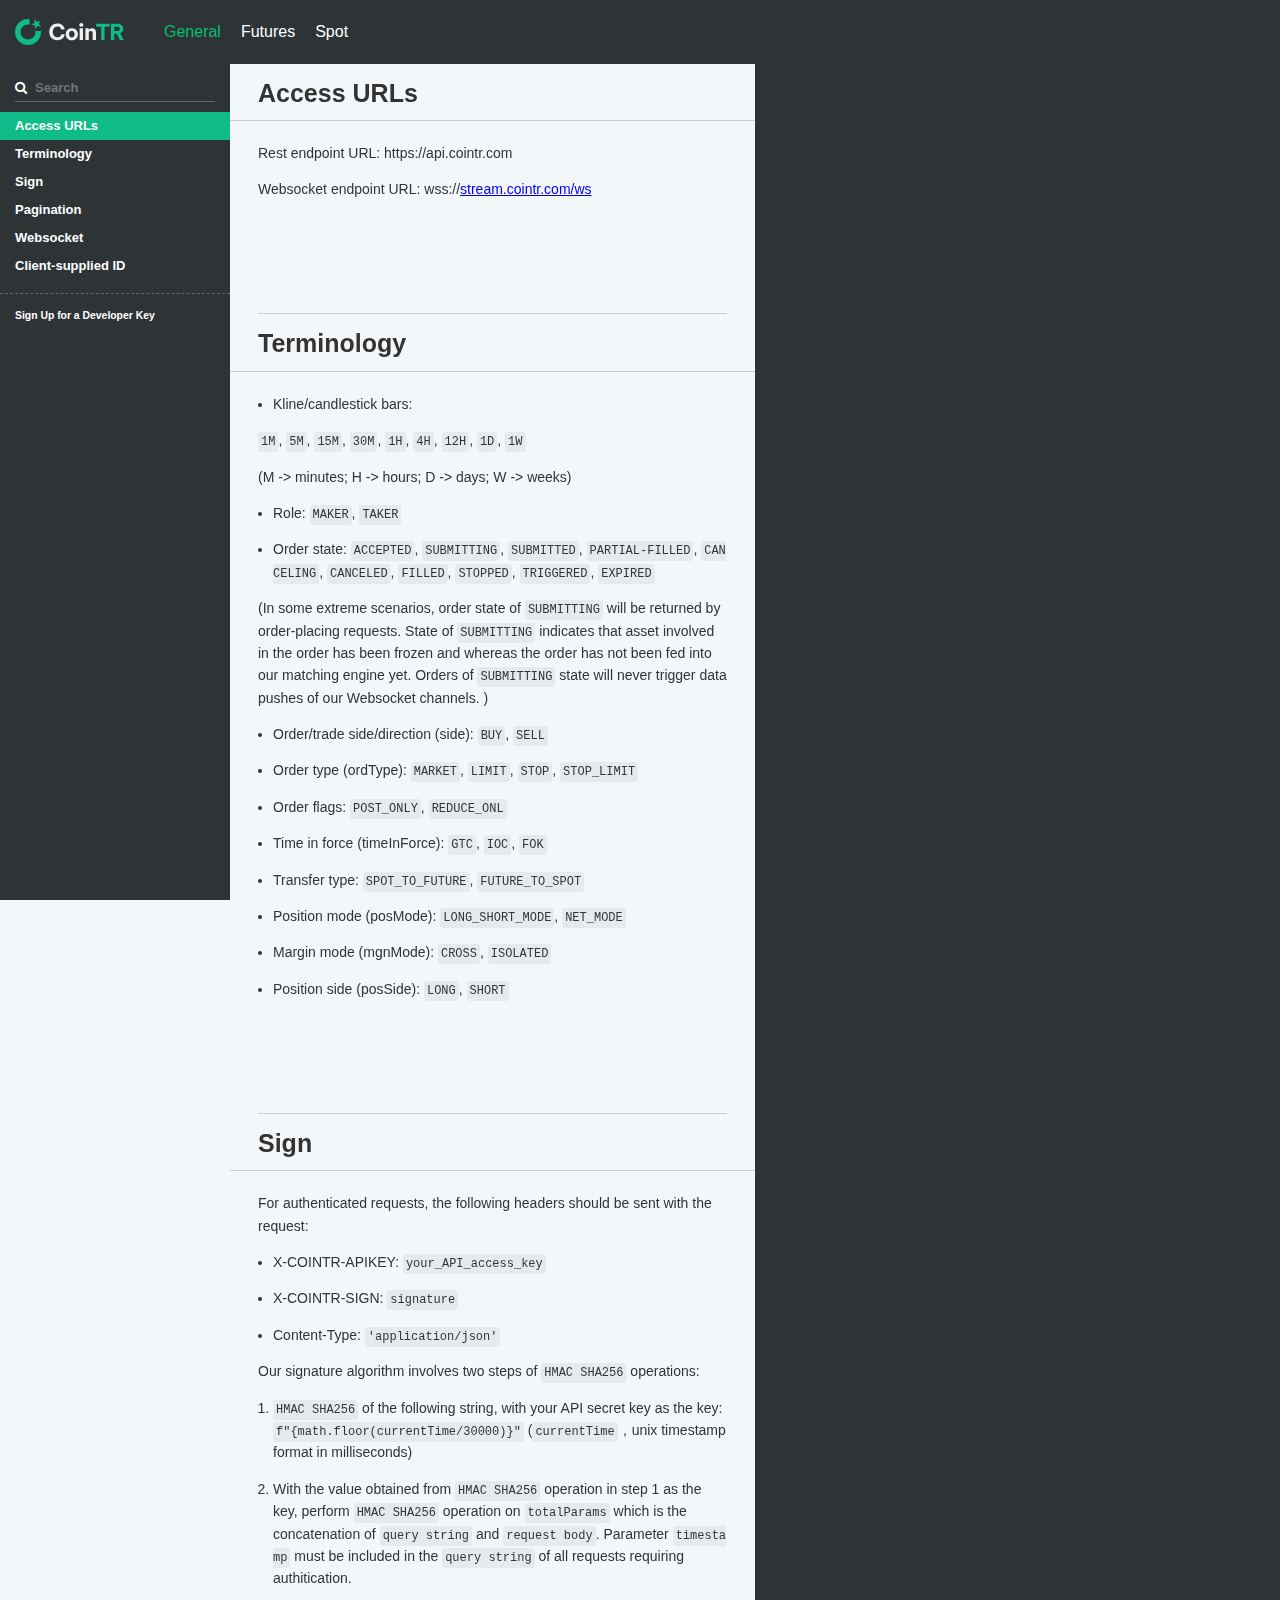
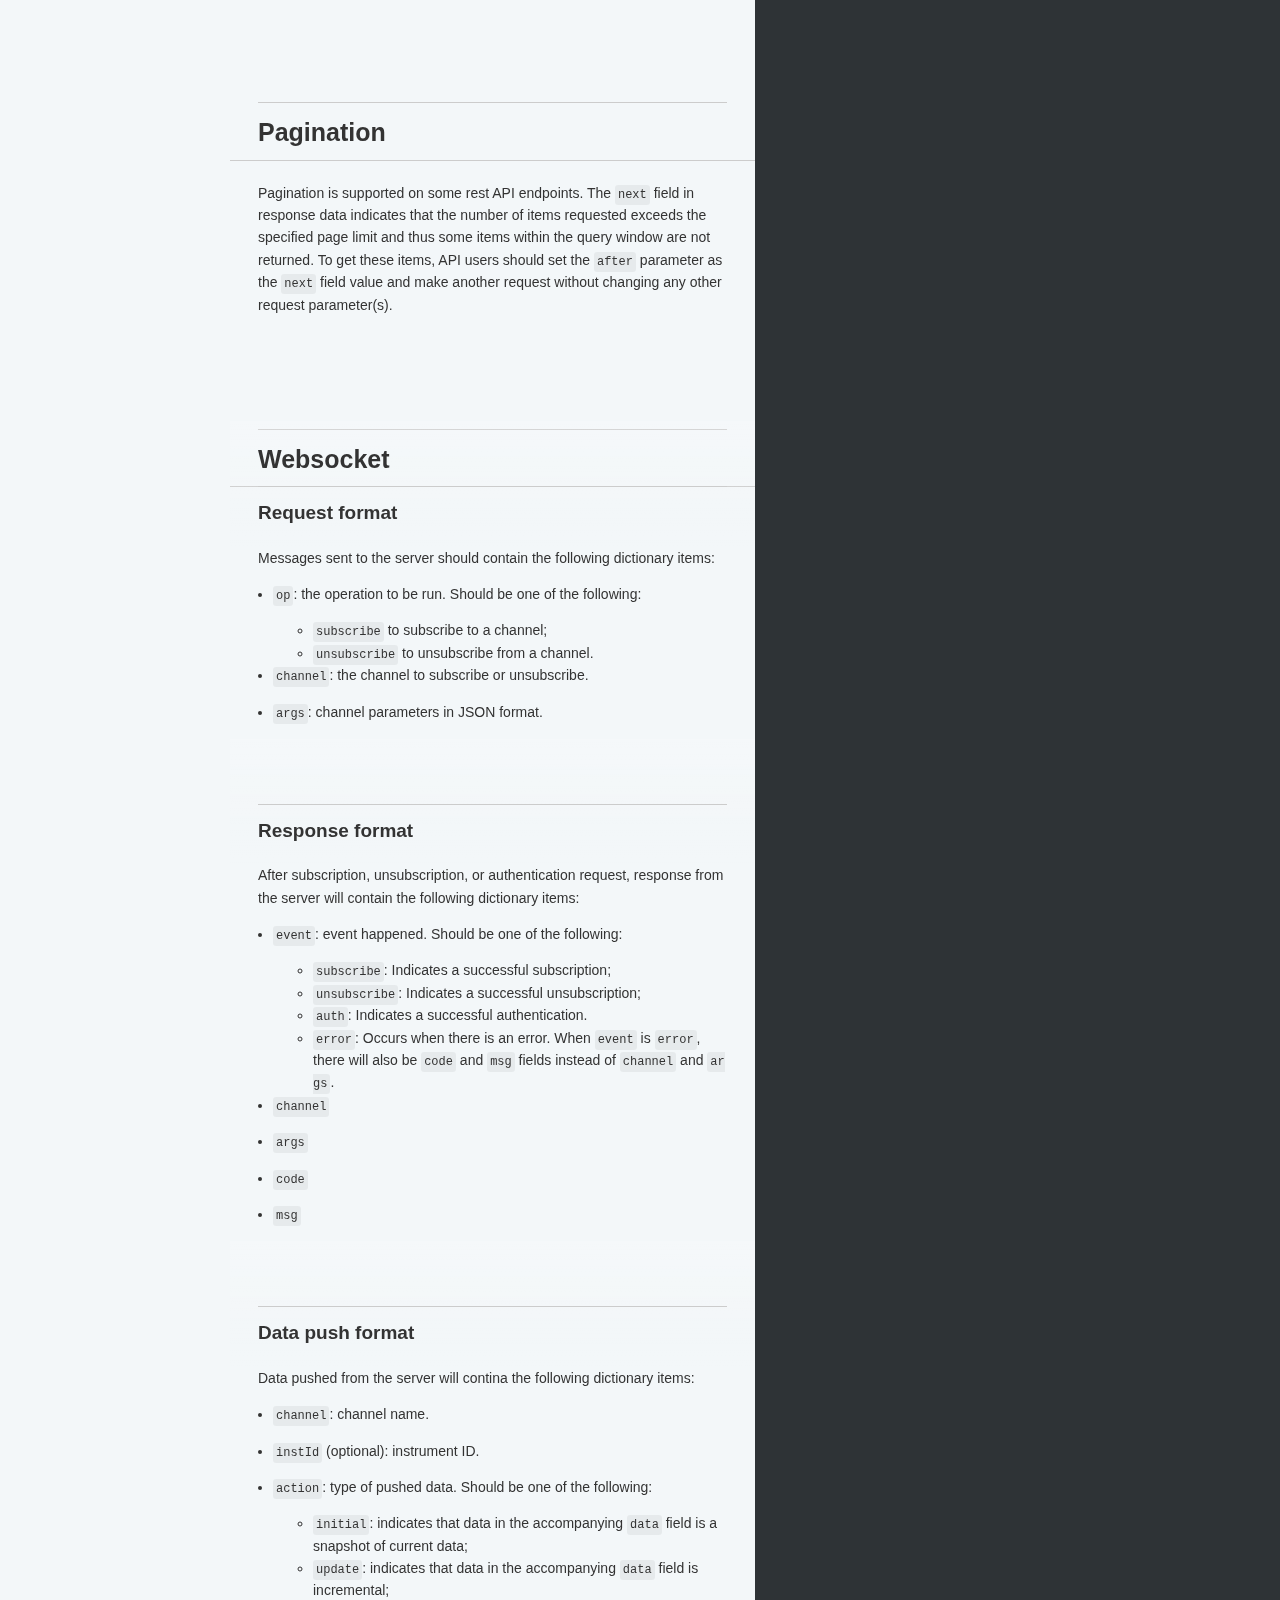
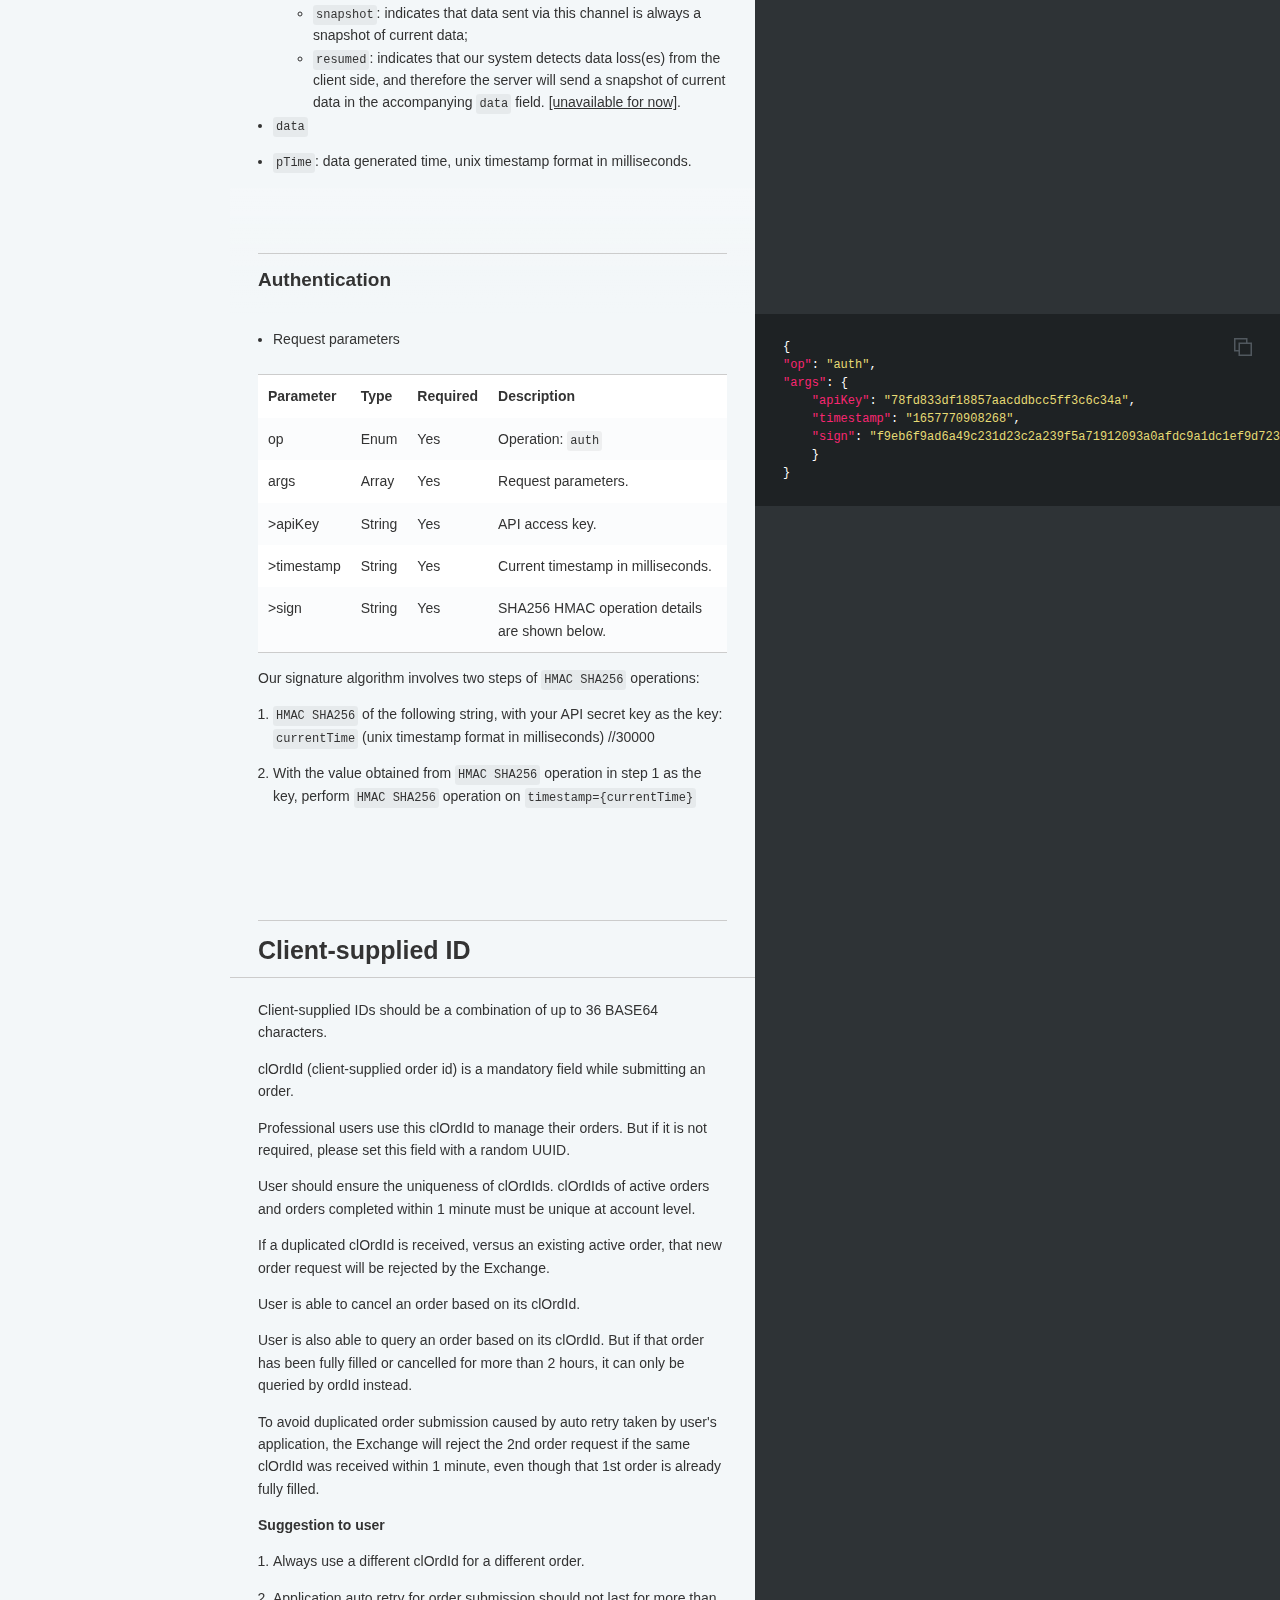
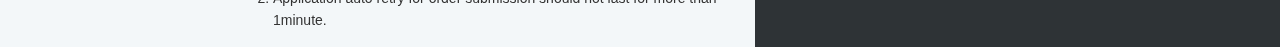
==== commit 6a5a2064: "deploy: 1f7b1d314c63131562ba31164d45a08feacf55b1" ====
--- a/index.html
+++ b/index.html
@@ -392,7 +392,7 @@
           <h1 id='access-urls'>Access URLs</h1>
 <p>Rest endpoint URL: https://api.cointr.com</p>
 
-<p>Websocket endpoint URL: wss://ws-newfutures.cointr.com/ws</p>
+<p>Websocket endpoint URL: wss://<a href="http://stream.cointr.com/ws">stream.cointr.com/ws</a></p>
 <h1 id='terminology'>Terminology</h1>
 <ul>
 <li>Kline/candlestick bars:</li>
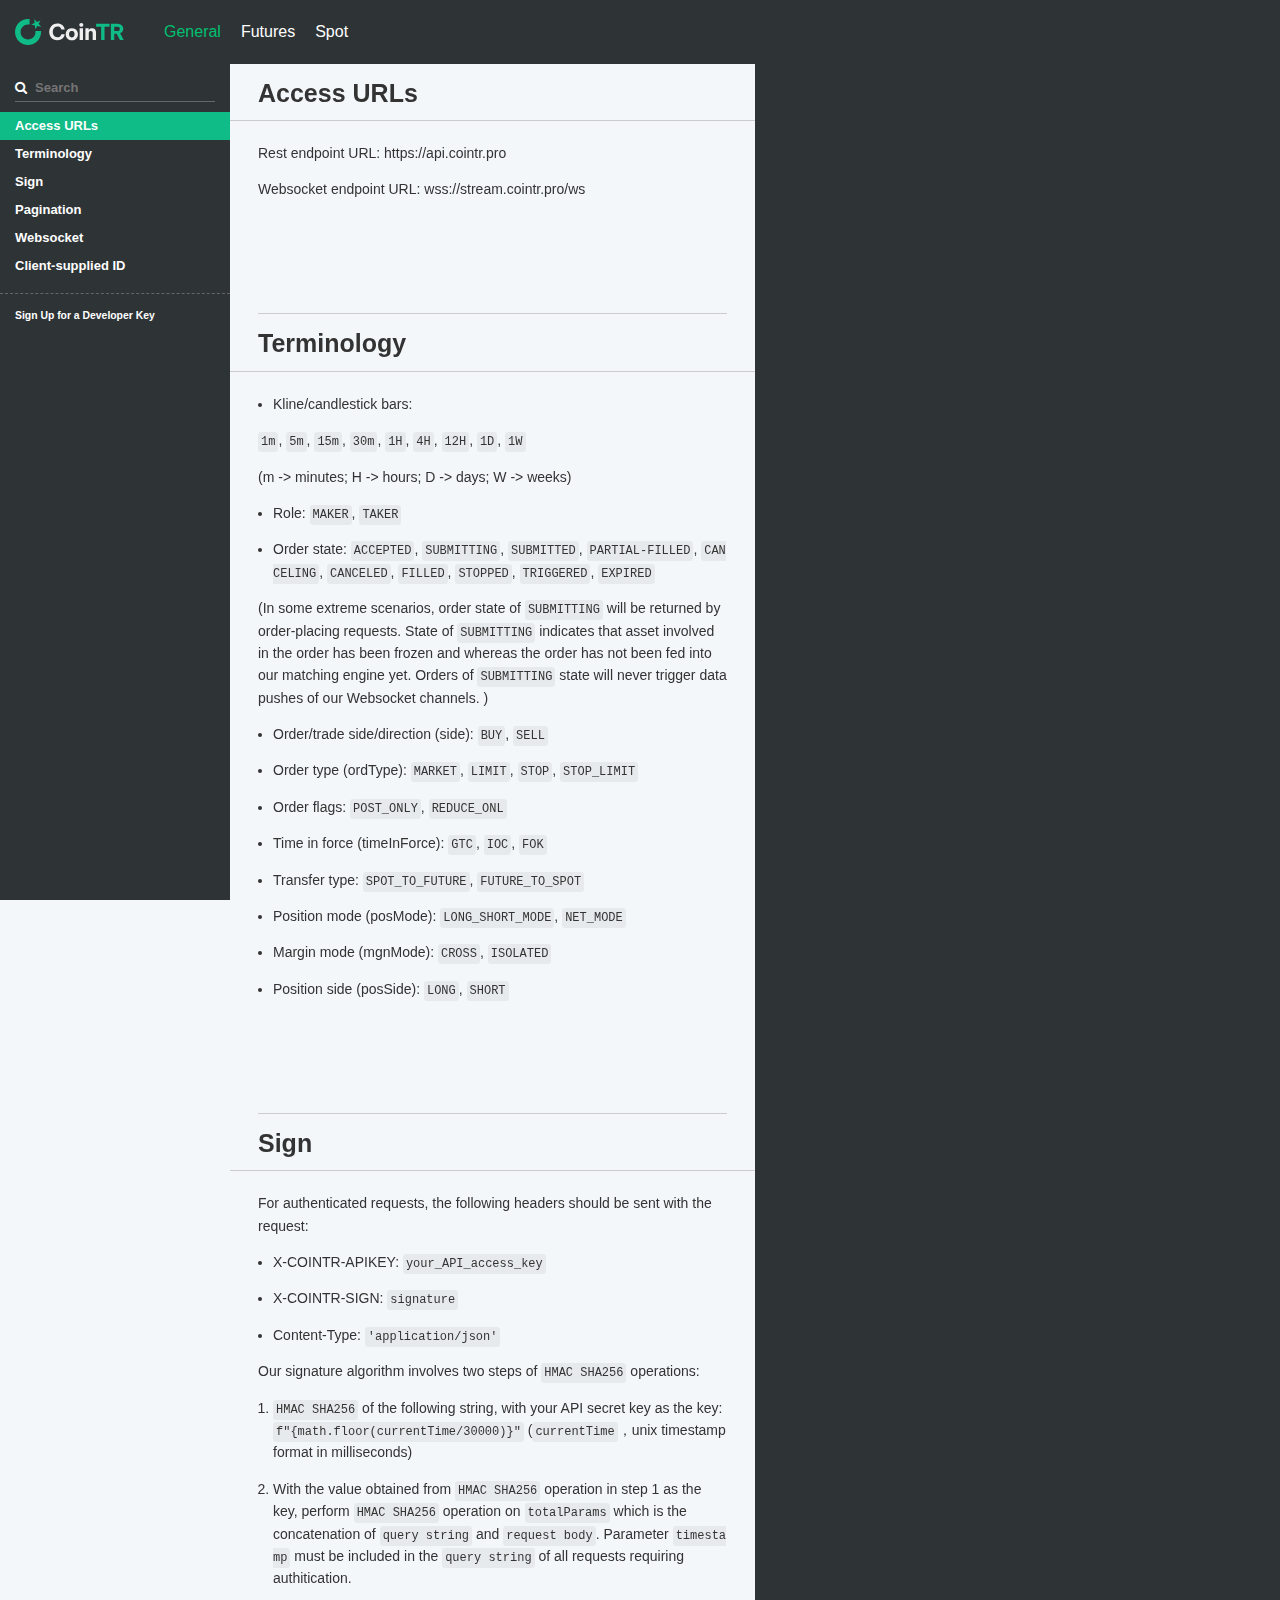
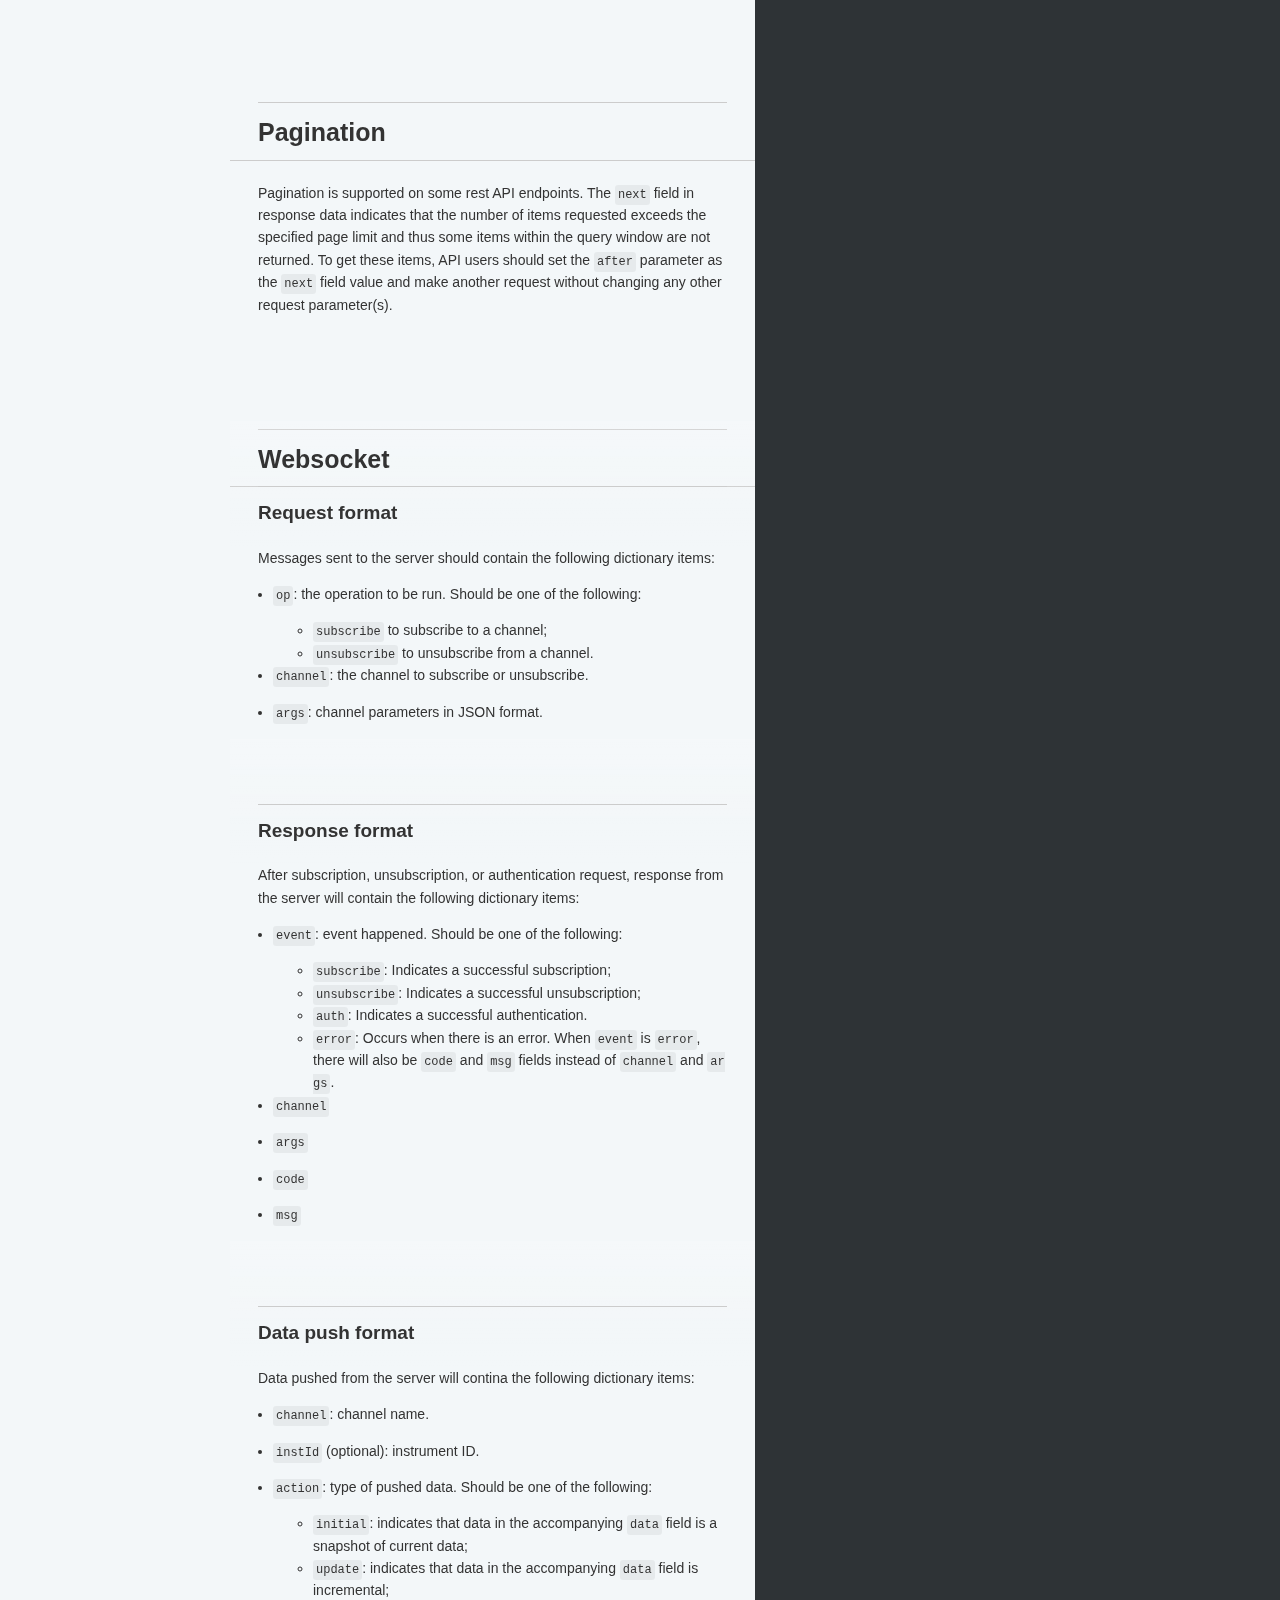
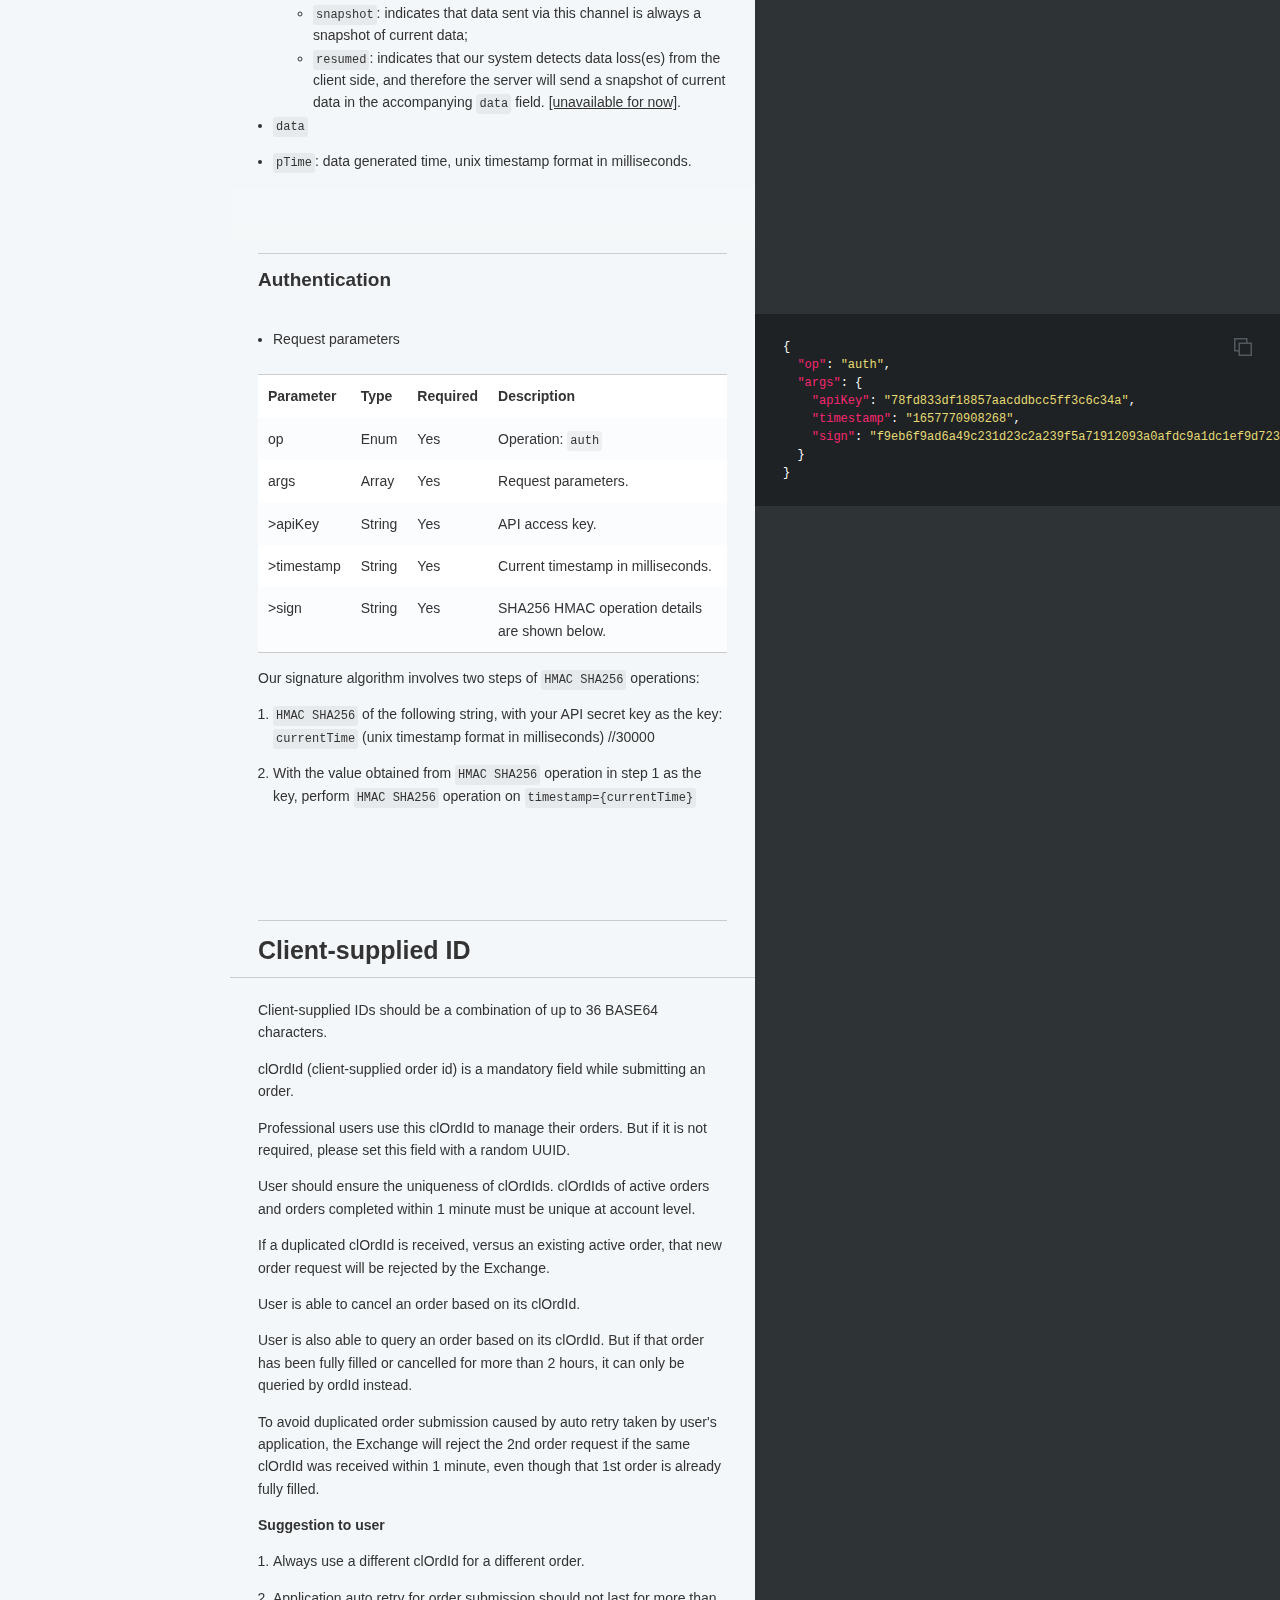
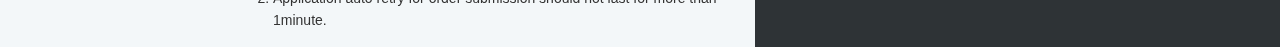
==== commit bd7e8797: "deploy: bbcf0f45d664874e473234c37eba945eaa89e9ad" ====
--- a/index.html
+++ b/index.html
@@ -390,17 +390,17 @@
         <div class="dark-box"></div>
         <div class="content">
           <h1 id='access-urls'>Access URLs</h1>
-<p>Rest endpoint URL: https://api.cointr.com</p>
-
-<p>Websocket endpoint URL: wss://<a href="http://stream.cointr.com/ws">stream.cointr.com/ws</a></p>
+<p>Rest endpoint URL: https://api.cointr.pro</p>
+
+<p>Websocket endpoint URL: wss://stream.cointr.pro/ws</p>
 <h1 id='terminology'>Terminology</h1>
 <ul>
 <li>Kline/candlestick bars:</li>
 </ul>
 
-<p><code>1M</code>, <code>5M</code>, <code>15M</code>, <code>30M</code>, <code>1H</code>, <code>4H</code>, <code>12H</code>, <code>1D</code>, <code>1W</code></p>
-
-<p>(M -&gt; minutes; H -&gt; hours; D -&gt; days; W -&gt; weeks)</p>
+<p><code>1m</code>, <code>5m</code>, <code>15m</code>, <code>30m</code>, <code>1H</code>, <code>4H</code>, <code>12H</code>, <code>1D</code>, <code>1W</code></p>
+
+<p>(m -&gt; minutes; H -&gt; hours; D -&gt; days; W -&gt; weeks)</p>
 
 <ul>
 <li><p>Role: <code>MAKER</code>, <code>TAKER</code></p></li>
@@ -484,12 +484,12 @@
 <li><p><code>pTime</code>: data generated time, unix timestamp format in milliseconds.</p></li>
 </ul>
 <h2 id='authentication'>Authentication</h2><div class="highlight"><pre class="highlight json tab-json"><code><span class="p">{</span><span class="w">
-</span><span class="nl">"op"</span><span class="p">:</span><span class="w"> </span><span class="s2">"auth"</span><span class="p">,</span><span class="w"> 
-</span><span class="nl">"args"</span><span class="p">:</span><span class="w"> </span><span class="p">{</span><span class="w">
-    </span><span class="nl">"apiKey"</span><span class="p">:</span><span class="w"> </span><span class="s2">"78fd833df18857aacddbcc5ff3c6c34a"</span><span class="p">,</span><span class="w"> 
-    </span><span class="nl">"timestamp"</span><span class="p">:</span><span class="w"> </span><span class="s2">"1657770908268"</span><span class="p">,</span><span class="w"> 
+  </span><span class="nl">"op"</span><span class="p">:</span><span class="w"> </span><span class="s2">"auth"</span><span class="p">,</span><span class="w">
+  </span><span class="nl">"args"</span><span class="p">:</span><span class="w"> </span><span class="p">{</span><span class="w">
+    </span><span class="nl">"apiKey"</span><span class="p">:</span><span class="w"> </span><span class="s2">"78fd833df18857aacddbcc5ff3c6c34a"</span><span class="p">,</span><span class="w">
+    </span><span class="nl">"timestamp"</span><span class="p">:</span><span class="w"> </span><span class="s2">"1657770908268"</span><span class="p">,</span><span class="w">
     </span><span class="nl">"sign"</span><span class="p">:</span><span class="w"> </span><span class="s2">"f9eb6f9ad6a49c231d23c2a239f5a71912093a0afdc9a1dc1ef9d723636194a2"</span><span class="w">
-    </span><span class="p">}</span><span class="w">
+  </span><span class="p">}</span><span class="w">
 </span><span class="p">}</span><span class="w">
 </span></code></pre></div>
 <ul>
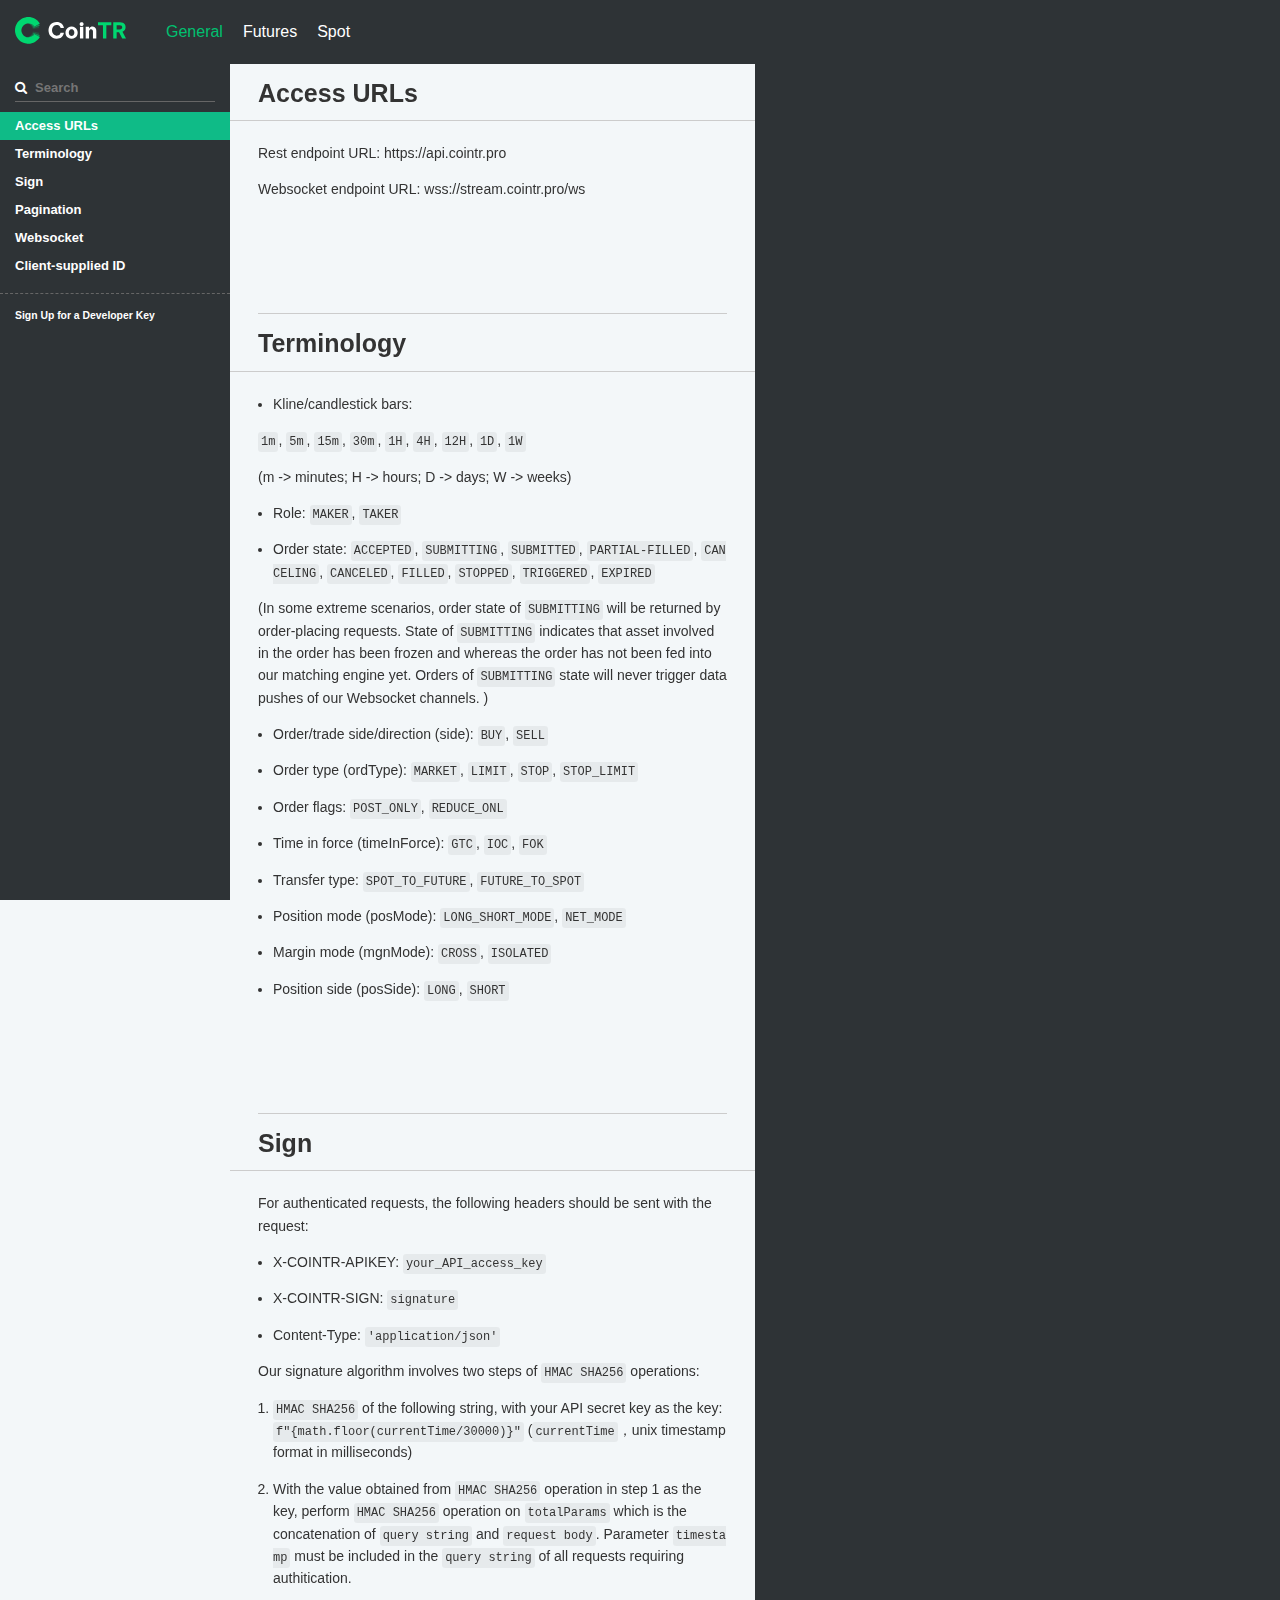
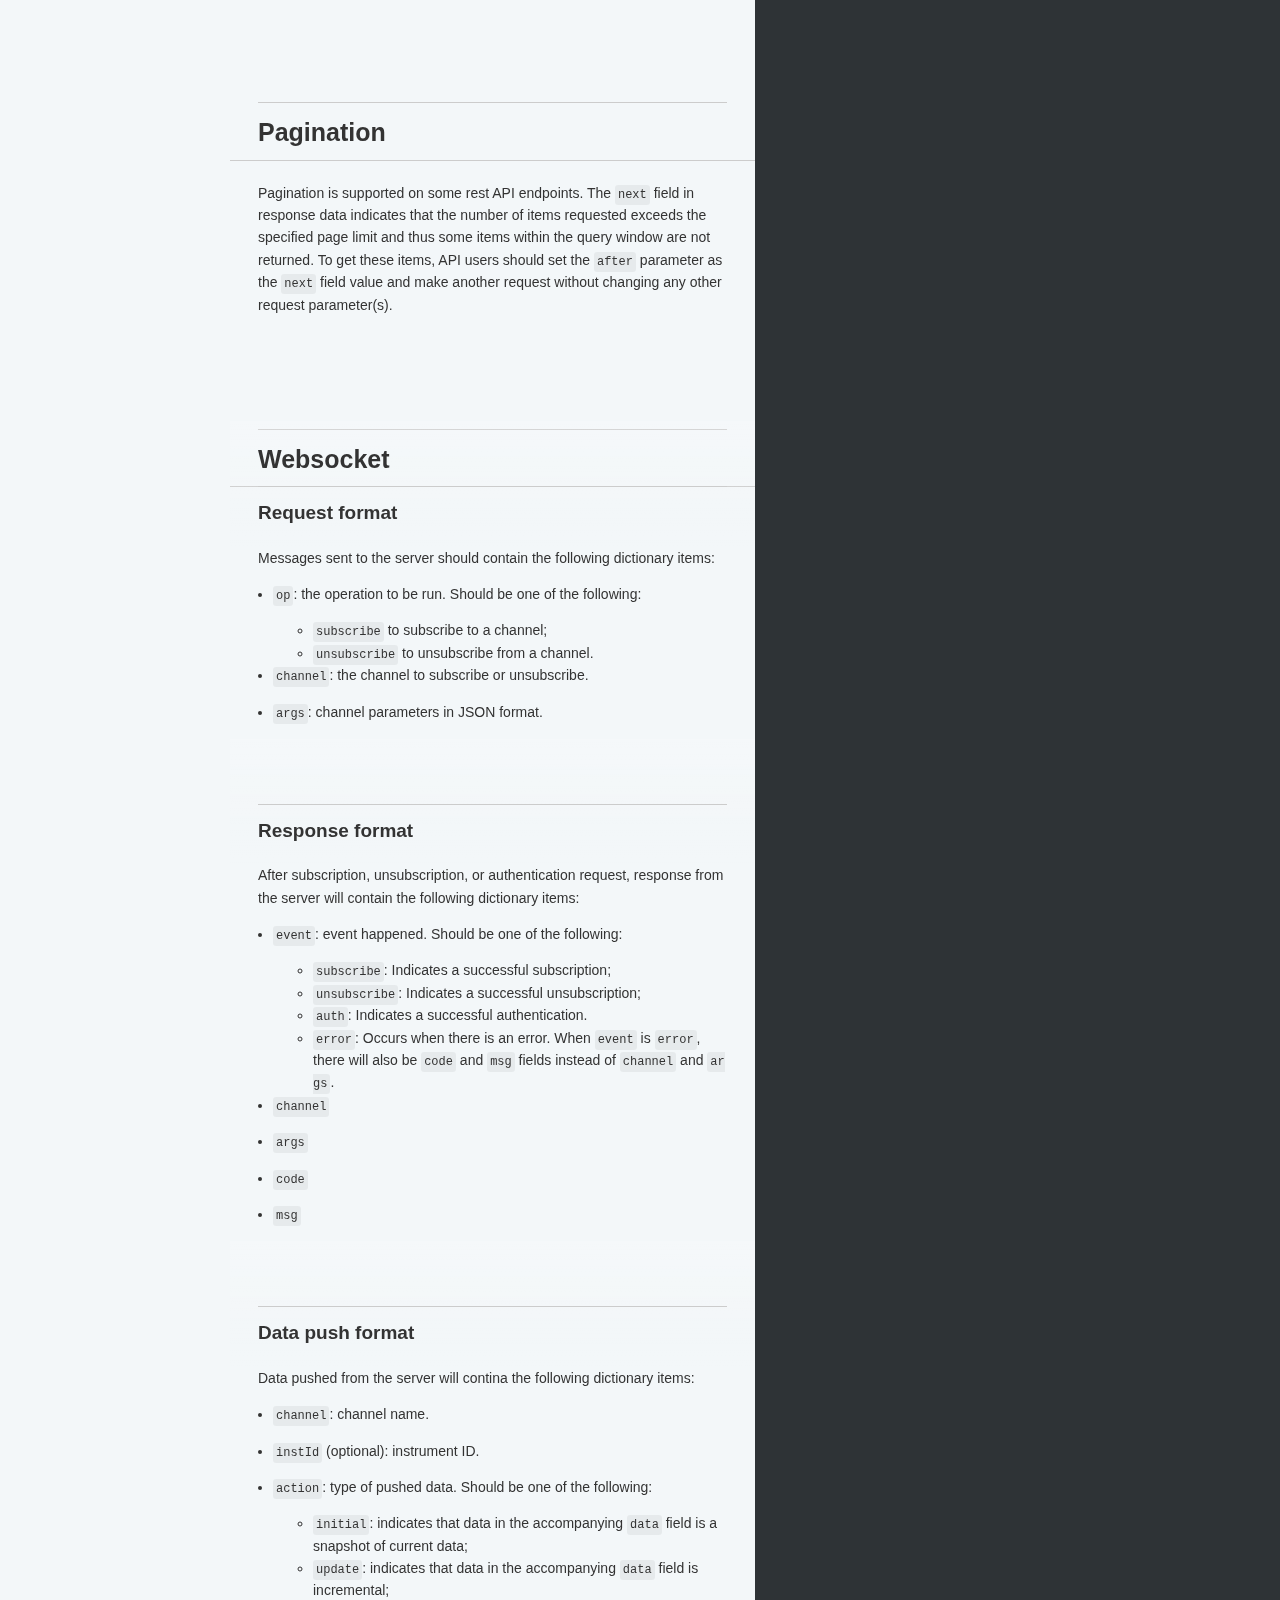
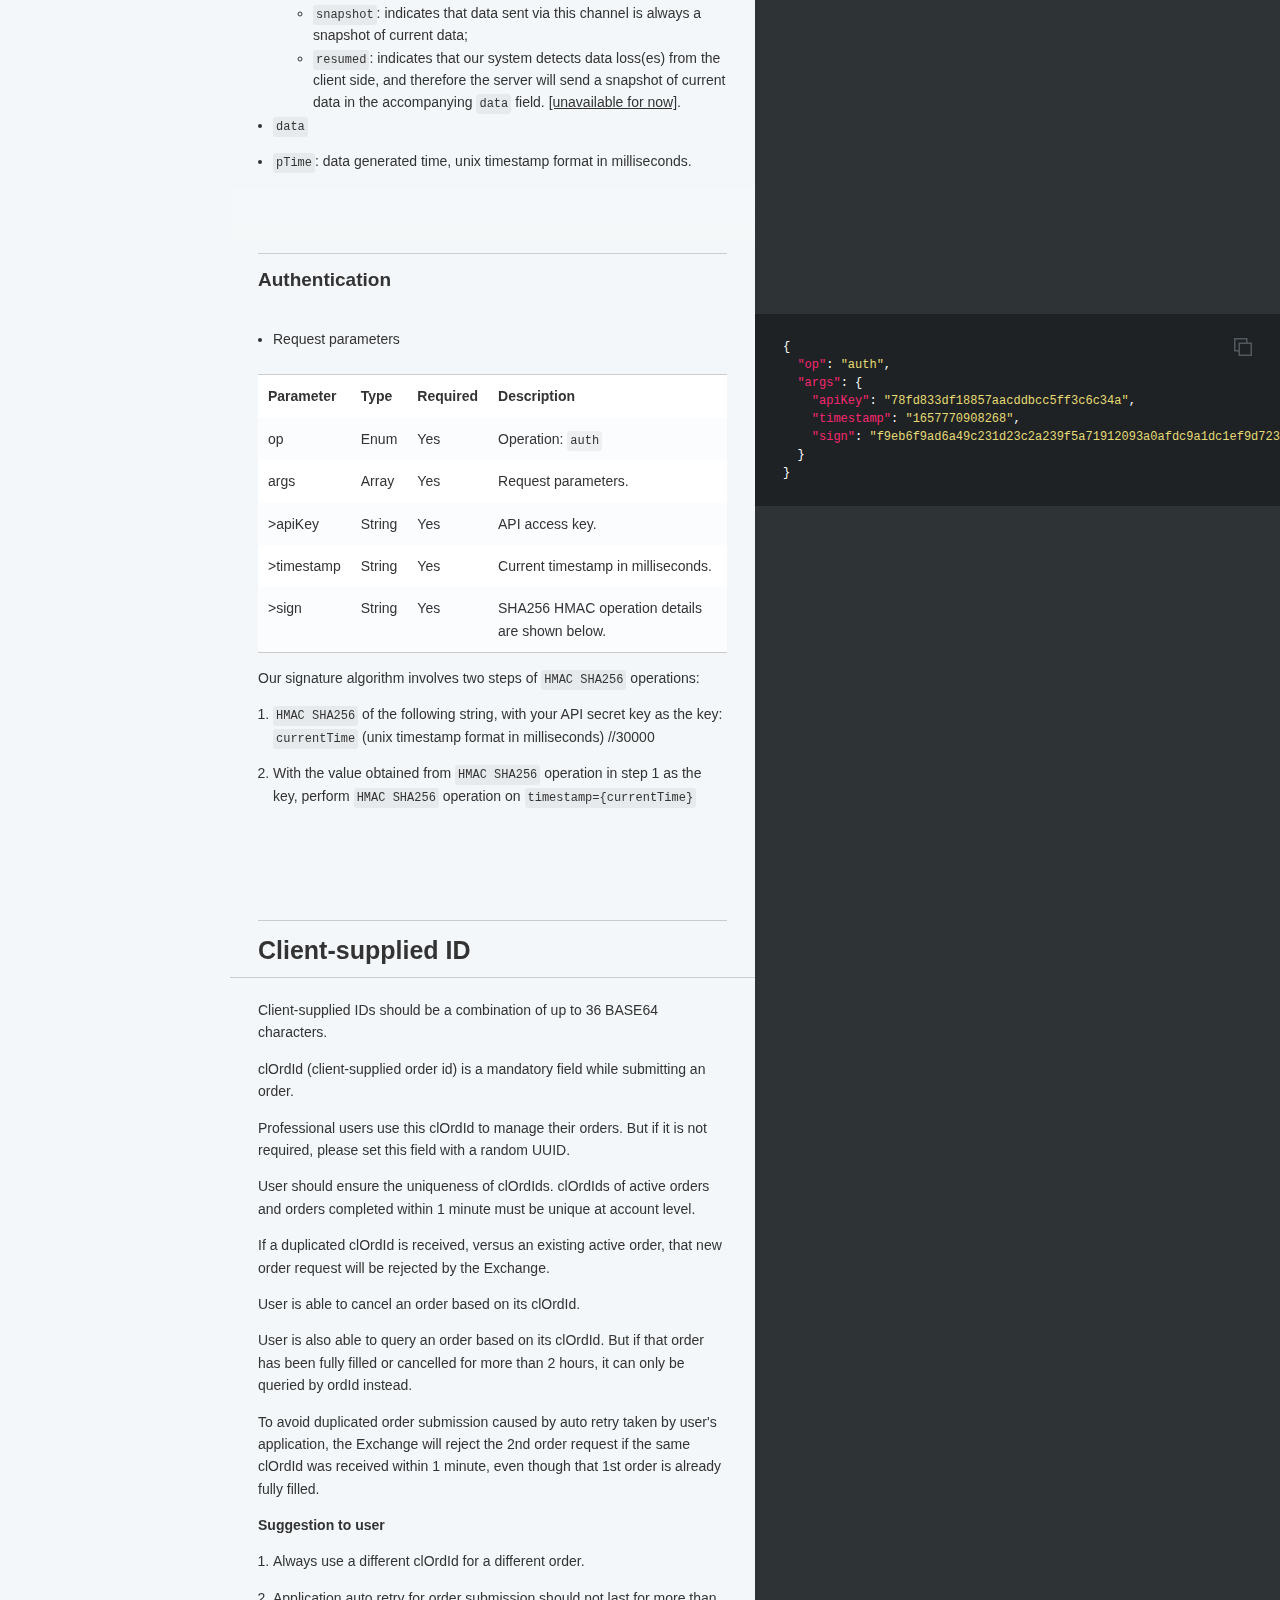
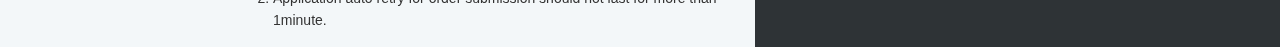
==== commit b119f27f: "deploy: 030ea34b73f4b7dd9a74781545679b946a1ce9c6" ====
--- a/index.html
+++ b/index.html
@@ -303,7 +303,7 @@
             <img src="images/shownav-2e950ac2.svg" alt="" />
           </span>
         </a>
-        <a href="https://www.cointr.com" class="logo" target="_blank"><img src="images/logo-3f8cfcdd.svg" alt="" /></a>
+        <a href="https://www.cointr.com" class="logo" target="_blank"><img src="images/logo-b6bcdd6d.svg" alt="" /></a>
         <ul class="tabs">
             <li class="active">
               <a href="index.html">
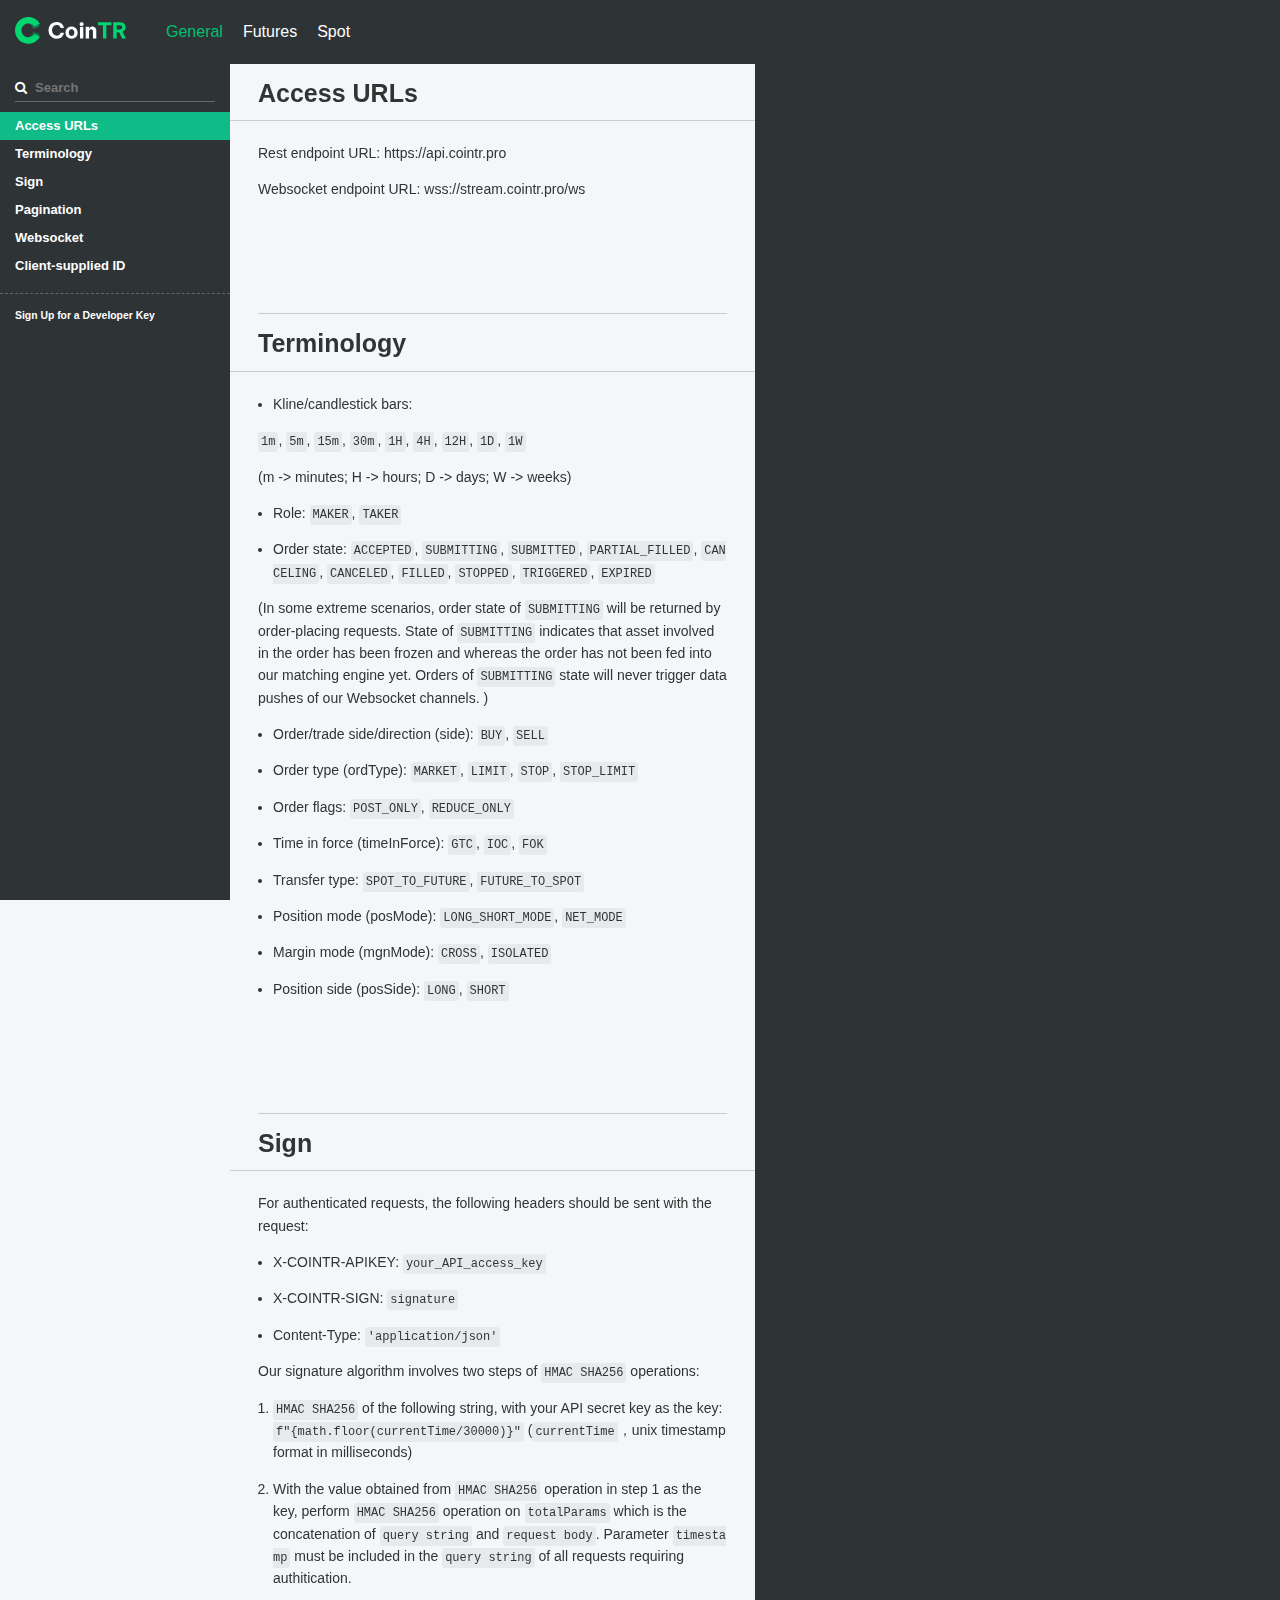
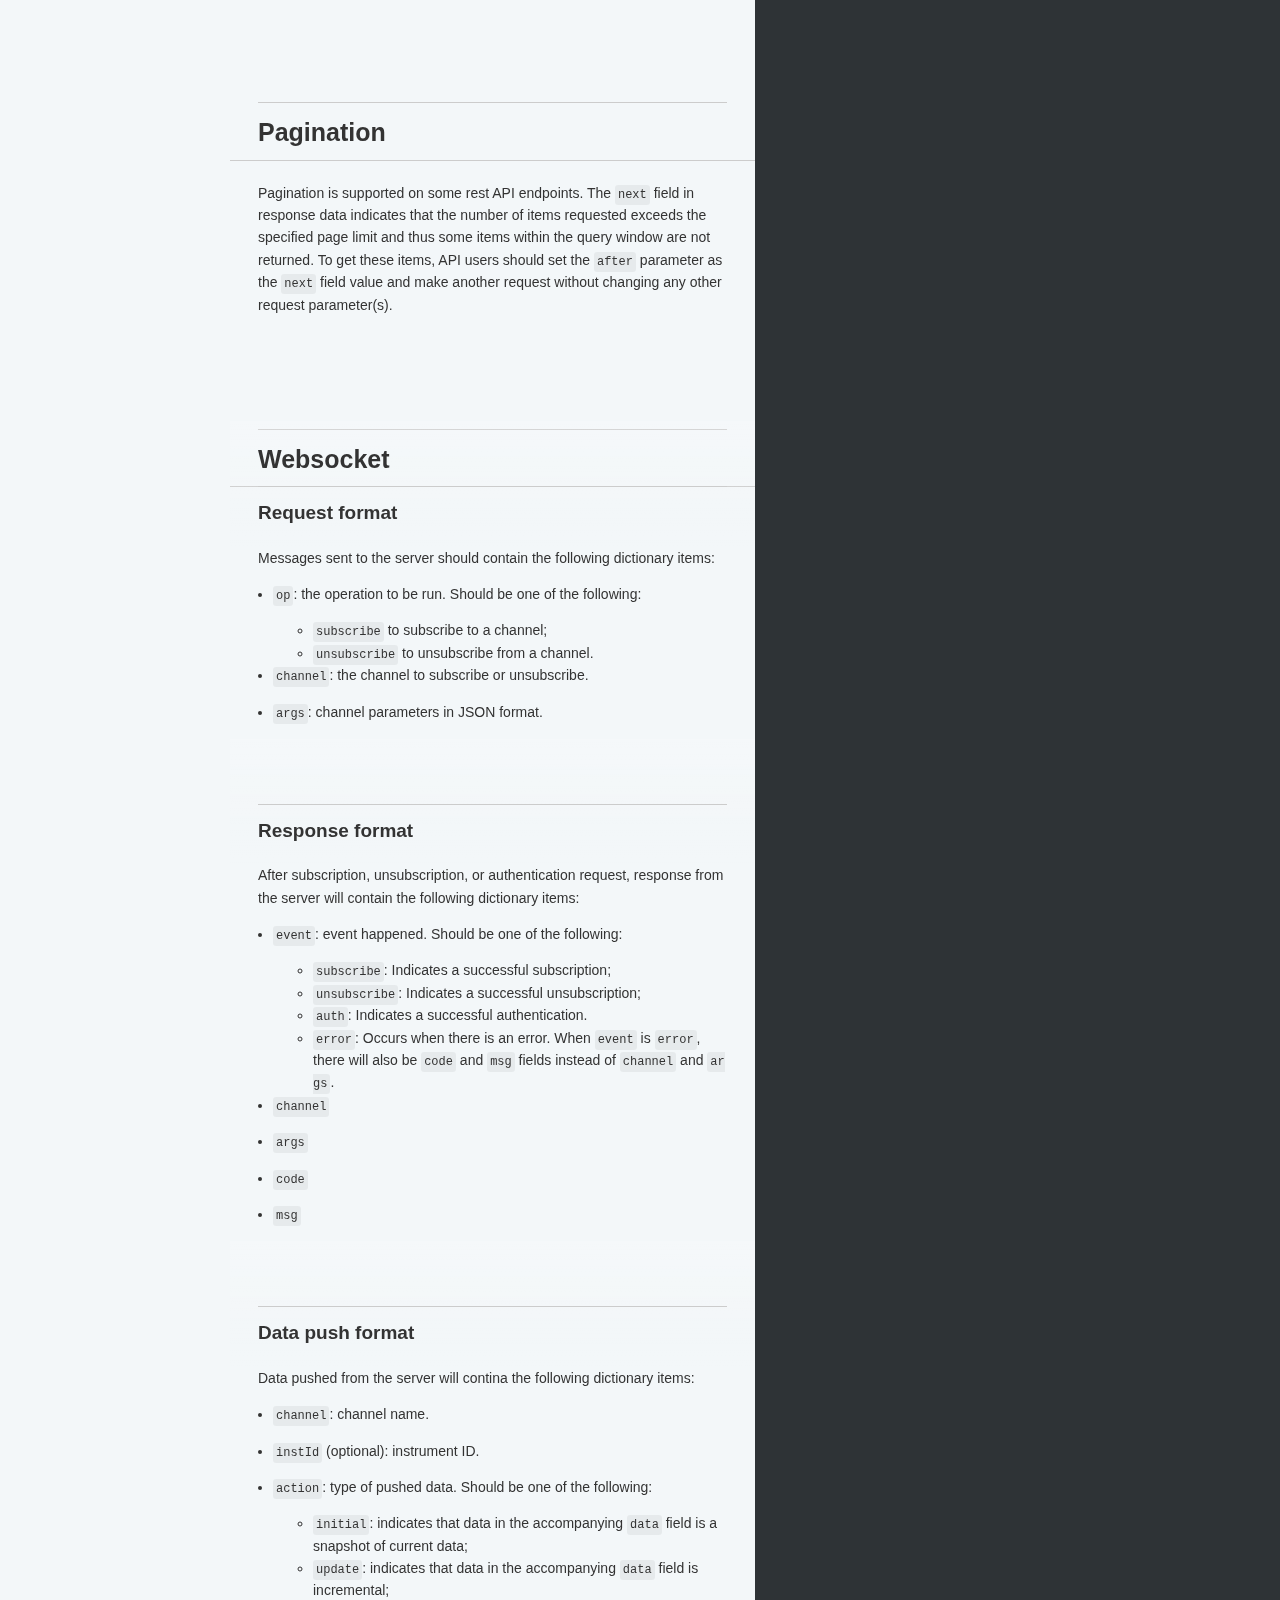
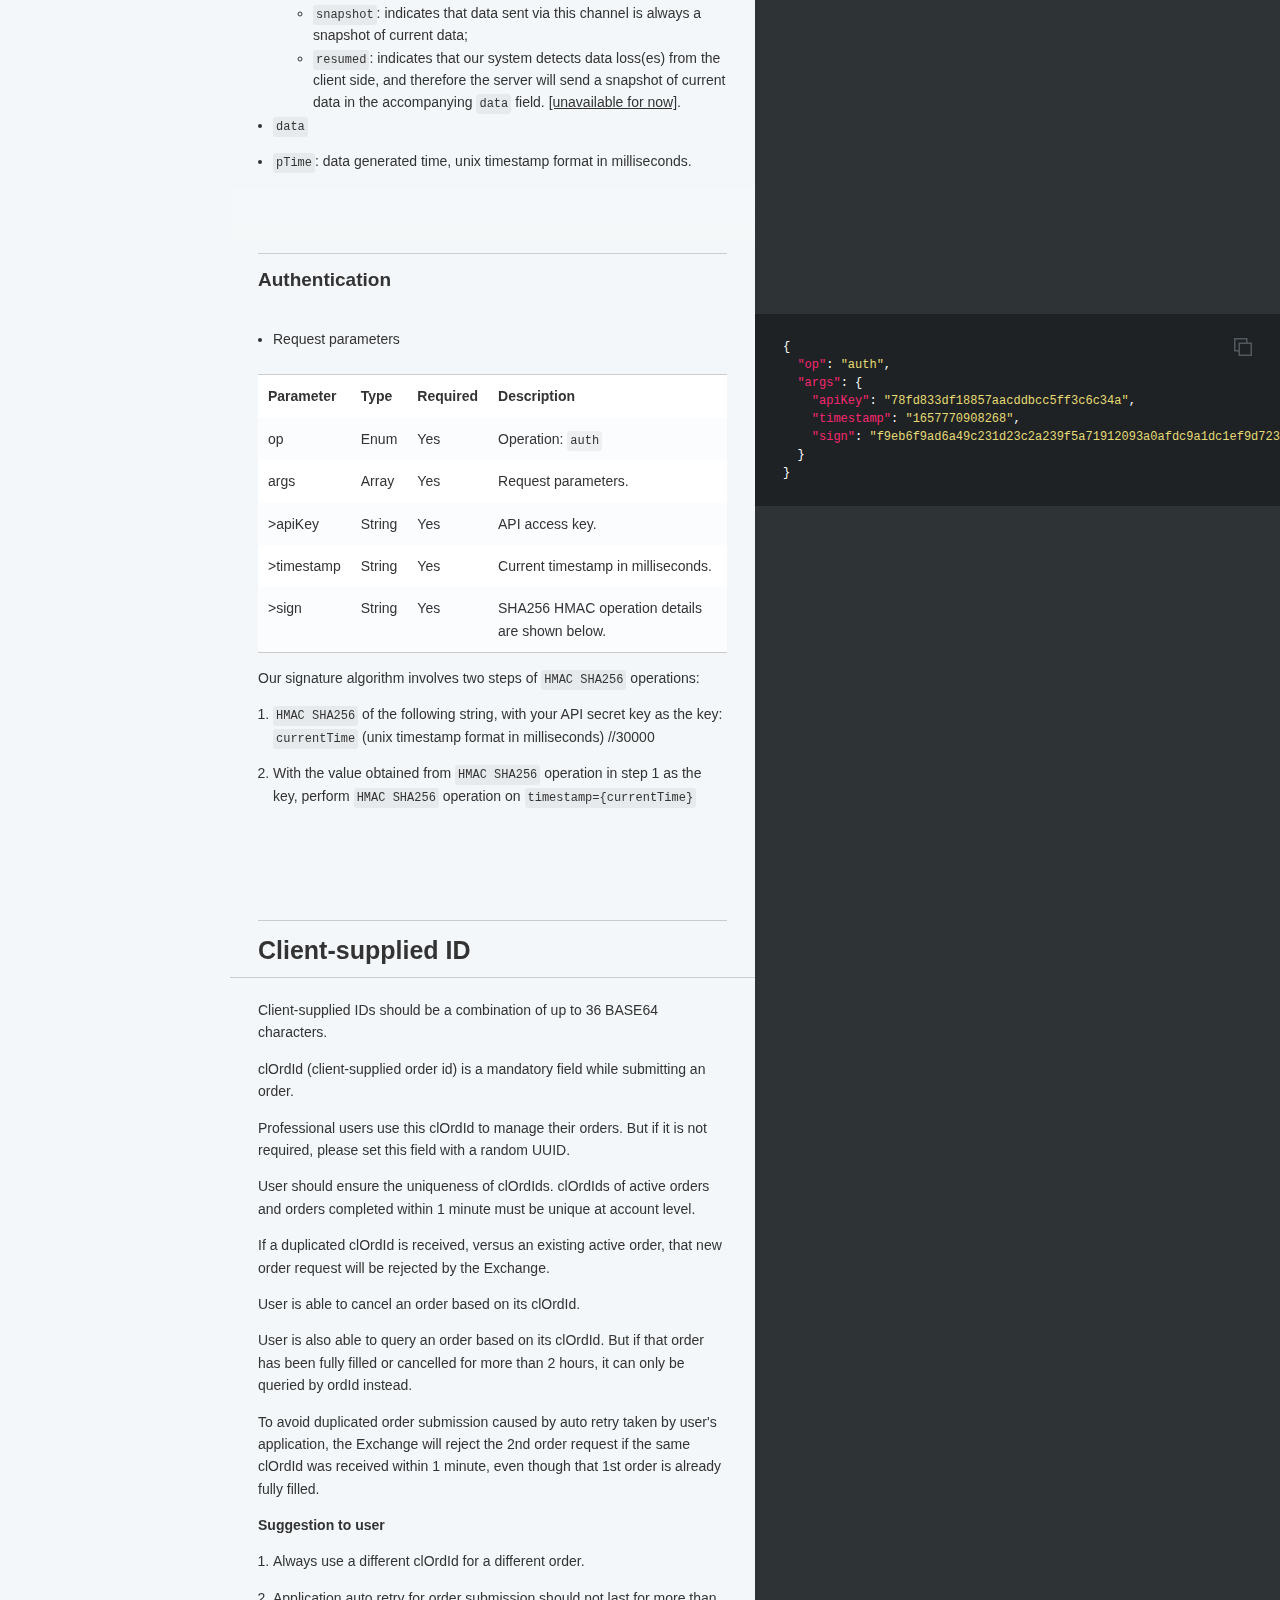
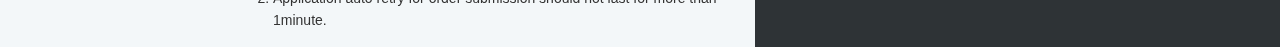
==== commit 965c7b68: "deploy: 692c477757534255bf7208b384a45c4753e15b60" ====
--- a/index.html
+++ b/index.html
@@ -404,7 +404,7 @@
 
 <ul>
 <li><p>Role: <code>MAKER</code>, <code>TAKER</code></p></li>
-<li><p>Order state: <code>ACCEPTED</code>, <code>SUBMITTING</code>, <code>SUBMITTED</code>, <code>PARTIAL-FILLED</code>, <code>CANCELING</code>, <code>CANCELED</code>, <code>FILLED</code>, <code>STOPPED</code>, <code>TRIGGERED</code>, <code>EXPIRED</code></p></li>
+<li><p>Order state: <code>ACCEPTED</code>, <code>SUBMITTING</code>, <code>SUBMITTED</code>, <code>PARTIAL_FILLED</code>, <code>CANCELING</code>, <code>CANCELED</code>, <code>FILLED</code>, <code>STOPPED</code>, <code>TRIGGERED</code>, <code>EXPIRED</code></p></li>
 </ul>
 
 <p>(In some extreme scenarios, order state of <code>SUBMITTING</code> will be returned by order-placing requests. State of <code>SUBMITTING</code> indicates that asset involved in the order has been frozen and whereas the order has not been fed into our matching engine yet. Orders of <code>SUBMITTING</code> state will never trigger data pushes of our Websocket channels. )</p>
@@ -412,7 +412,7 @@
 <ul>
 <li><p>Order/trade side/direction (side): <code>BUY</code>, <code>SELL</code></p></li>
 <li><p>Order type (ordType): <code>MARKET</code>, <code>LIMIT</code>, <code>STOP</code>, <code>STOP_LIMIT</code></p></li>
-<li><p>Order flags: <code>POST_ONLY</code>, <code>REDUCE_ONL</code></p></li>
+<li><p>Order flags: <code>POST_ONLY</code>, <code>REDUCE_ONLY</code></p></li>
 <li><p>Time in force (timeInForce): <code>GTC</code>, <code>IOC</code>, <code>FOK</code></p></li>
 <li><p>Transfer type: <code>SPOT_TO_FUTURE</code>, <code>FUTURE_TO_SPOT</code></p></li>
 <li><p>Position mode (posMode): <code>LONG_SHORT_MODE</code>, <code>NET_MODE</code></p></li>
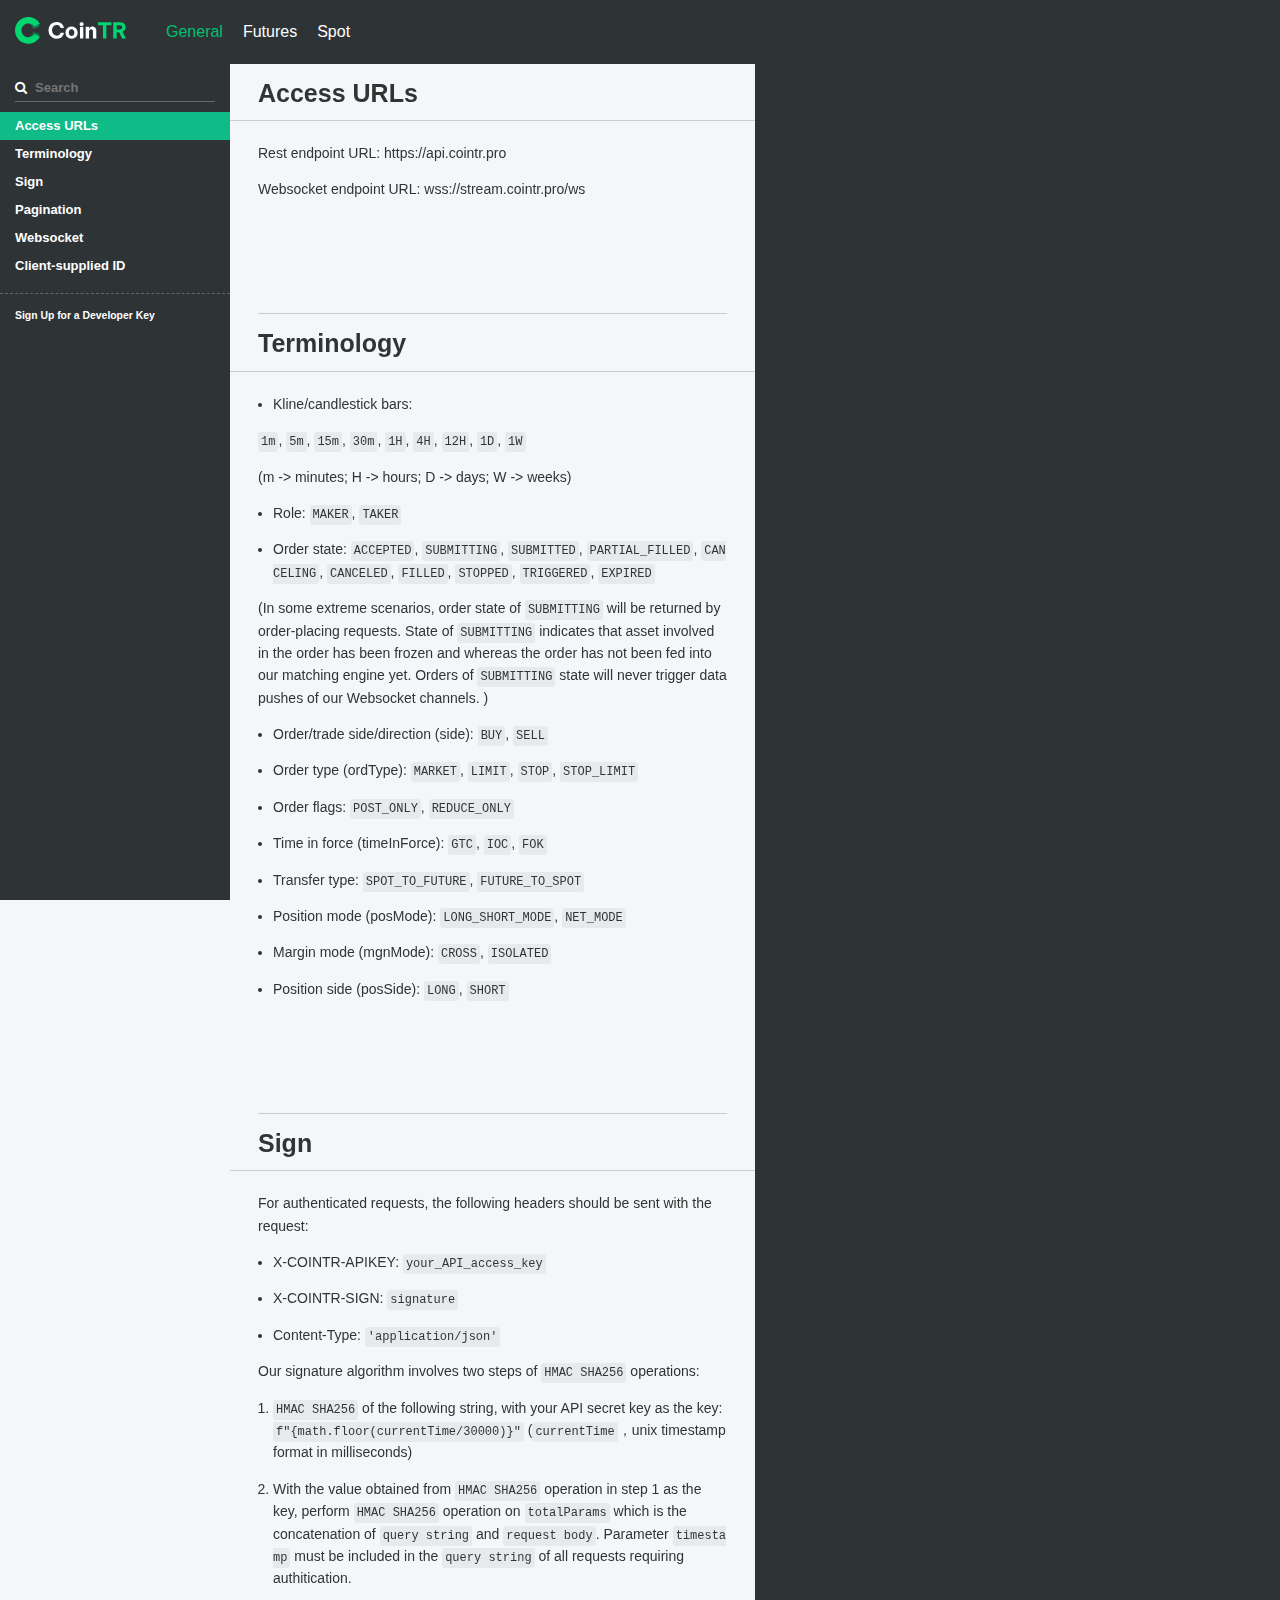
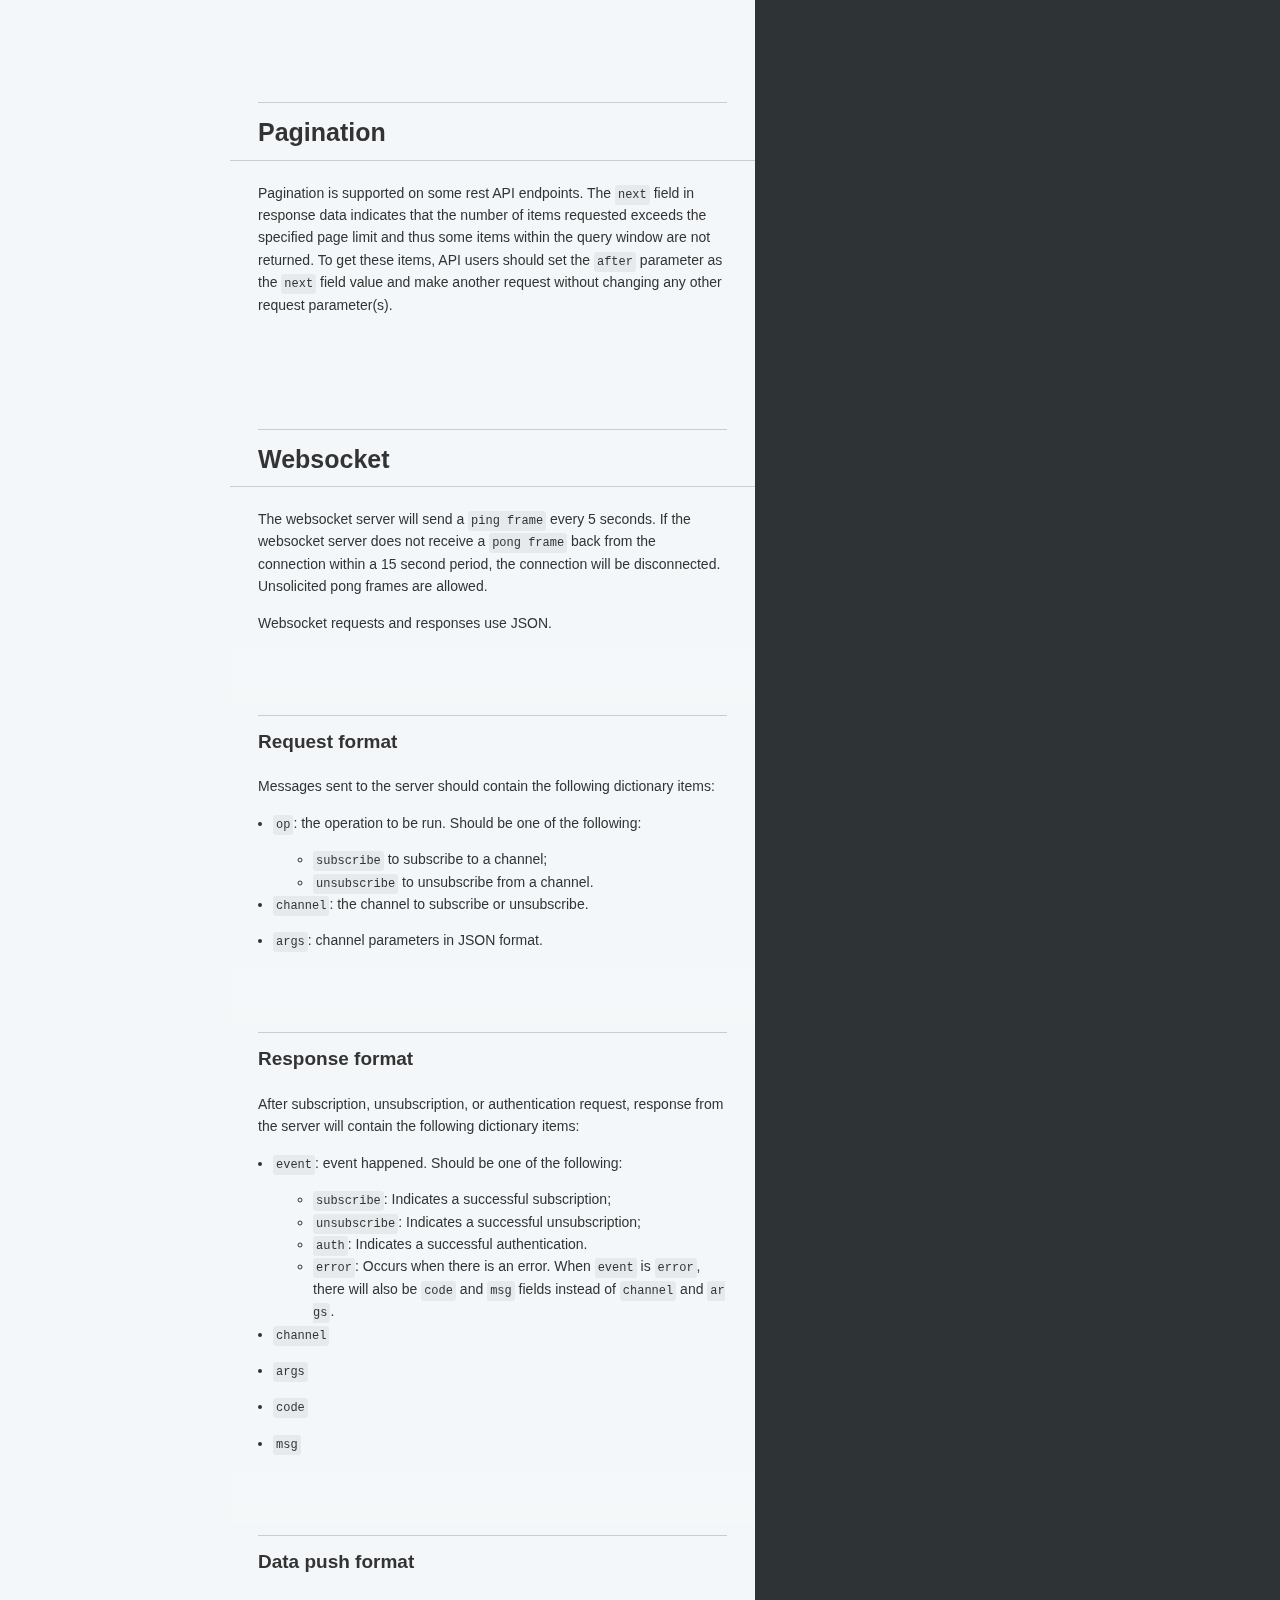
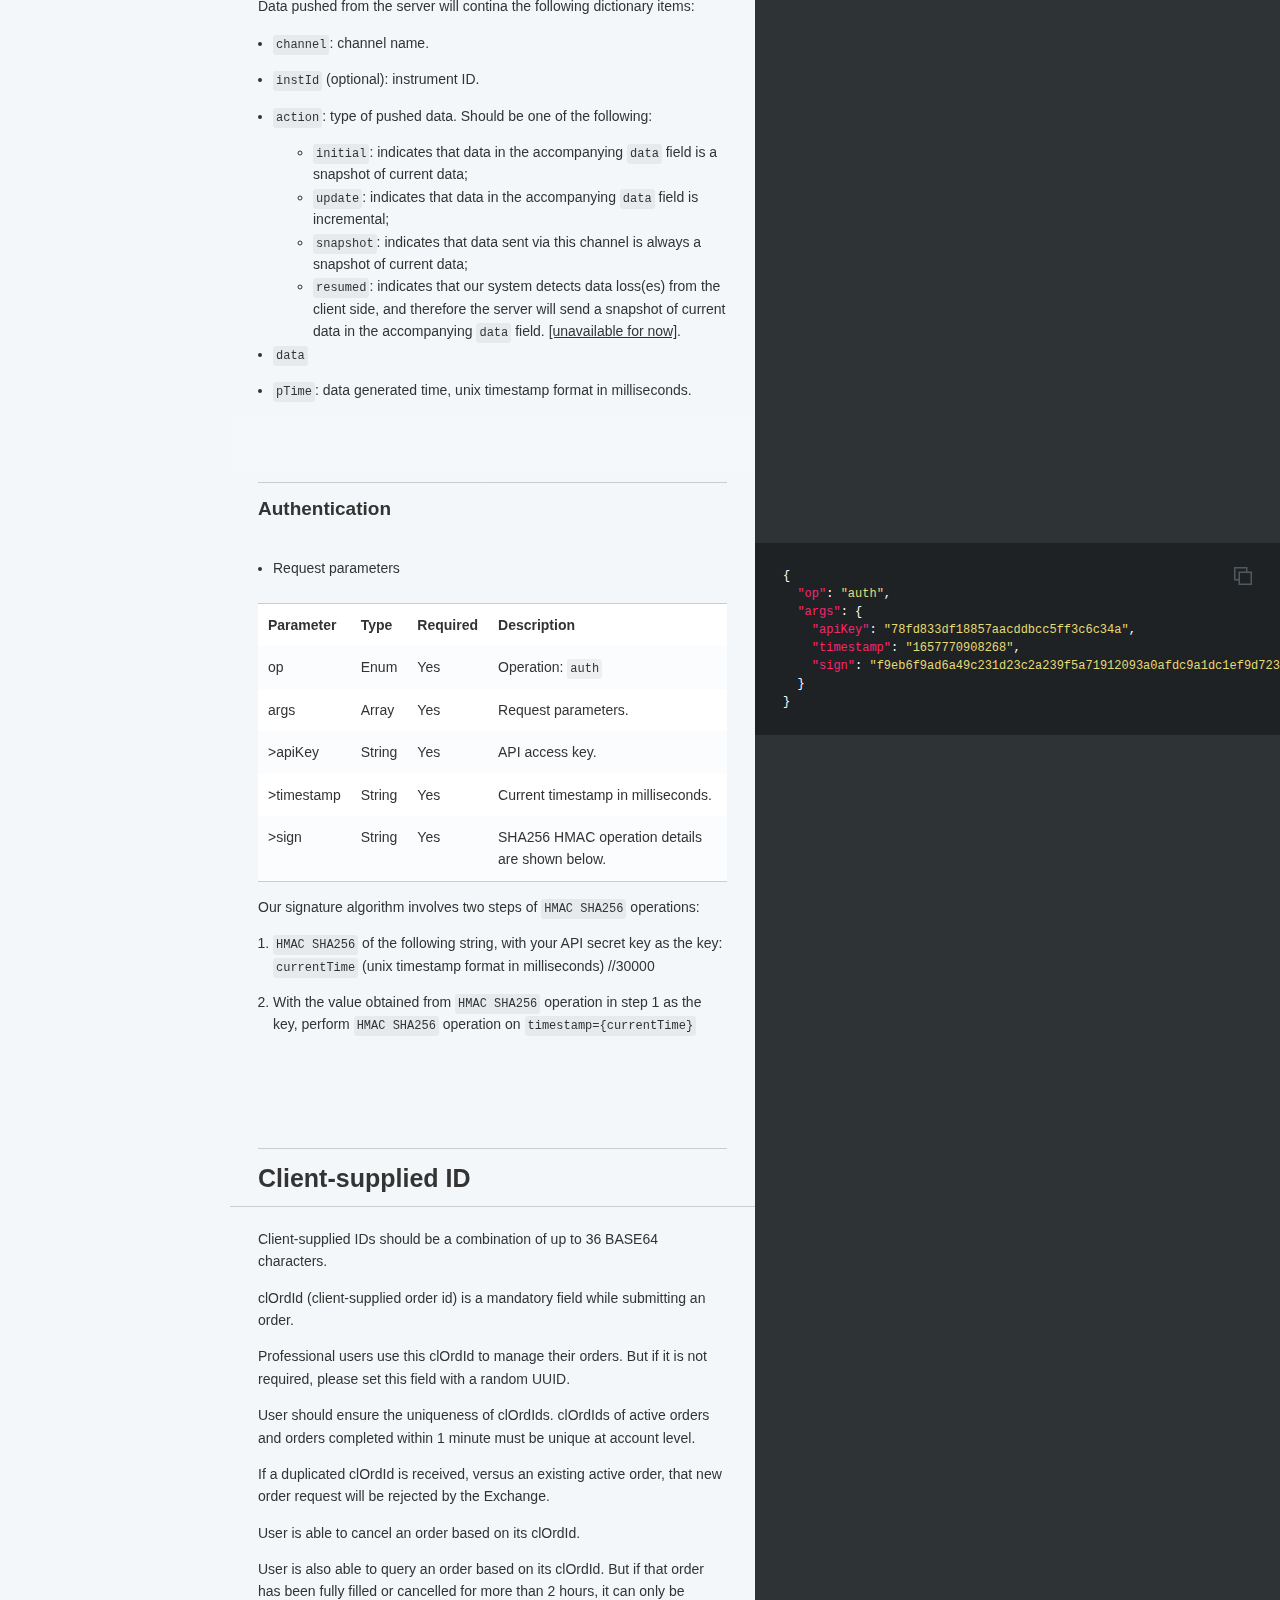
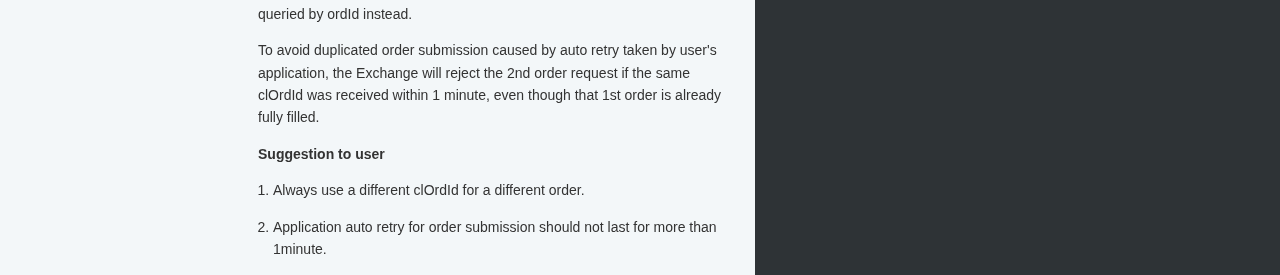
==== commit 5a651f9b: "deploy: 9968e9290f875c19fcf48e6465050e5e7aa59b41" ====
--- a/index.html
+++ b/index.html
@@ -436,7 +436,11 @@
 </ol>
 <h1 id='pagination'>Pagination</h1>
 <p>Pagination is supported on some rest API endpoints. The <code>next</code> field in response data indicates that the number of items requested exceeds the specified page limit and thus some items within the query window are not returned. To get these items, API users should set the <code>after</code> parameter as the <code>next</code> field value and make another request without changing any other request parameter(s).</p>
-<h1 id='websocket'>Websocket</h1><h2 id='request-format'>Request format</h2>
+<h1 id='websocket'>Websocket</h1>
+<p>The websocket server will send a <code>ping frame</code> every 5 seconds. If the websocket server does not receive a <code>pong frame</code> back from the connection within a 15 second period, the connection will be disconnected. Unsolicited pong frames are allowed.</p>
+
+<p>Websocket requests and responses use JSON.</p>
+<h2 id='request-format'>Request format</h2>
 <p>Messages sent to the server should contain the following dictionary items:</p>
 
 <ul>
